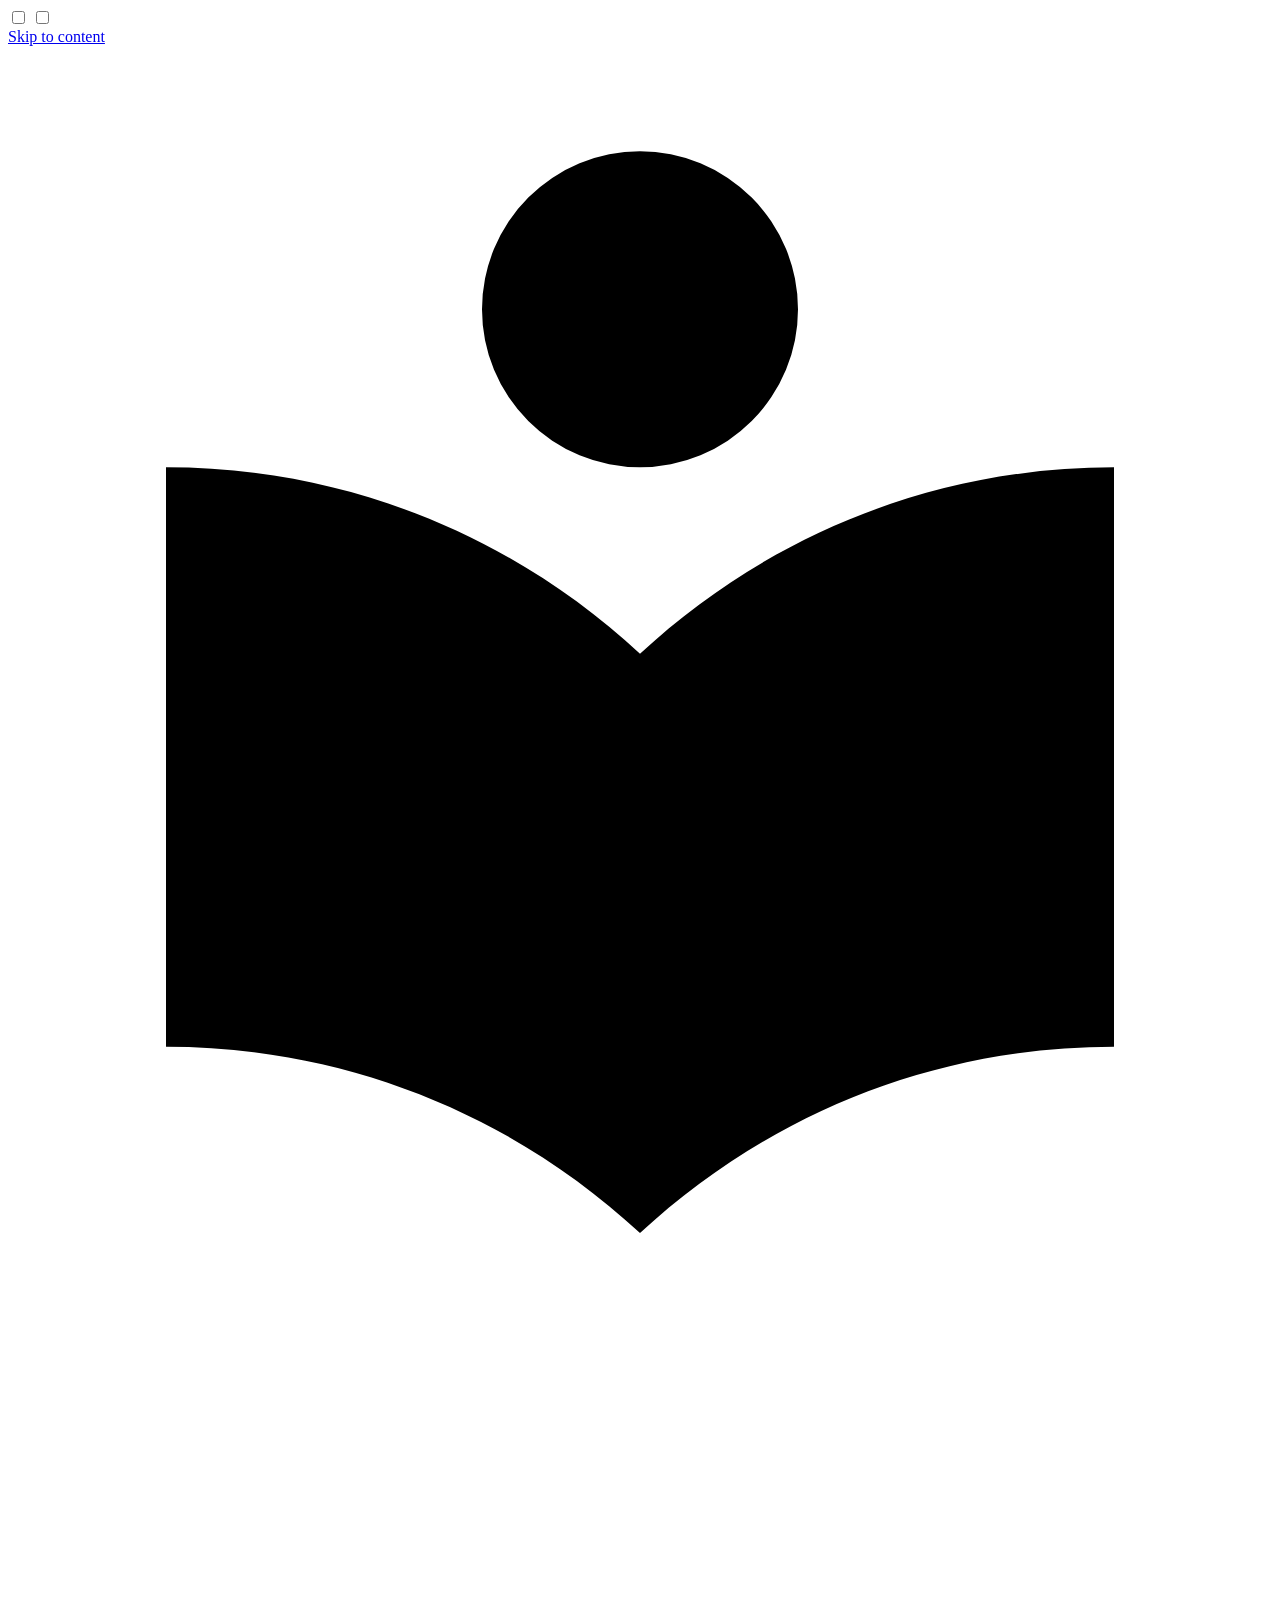
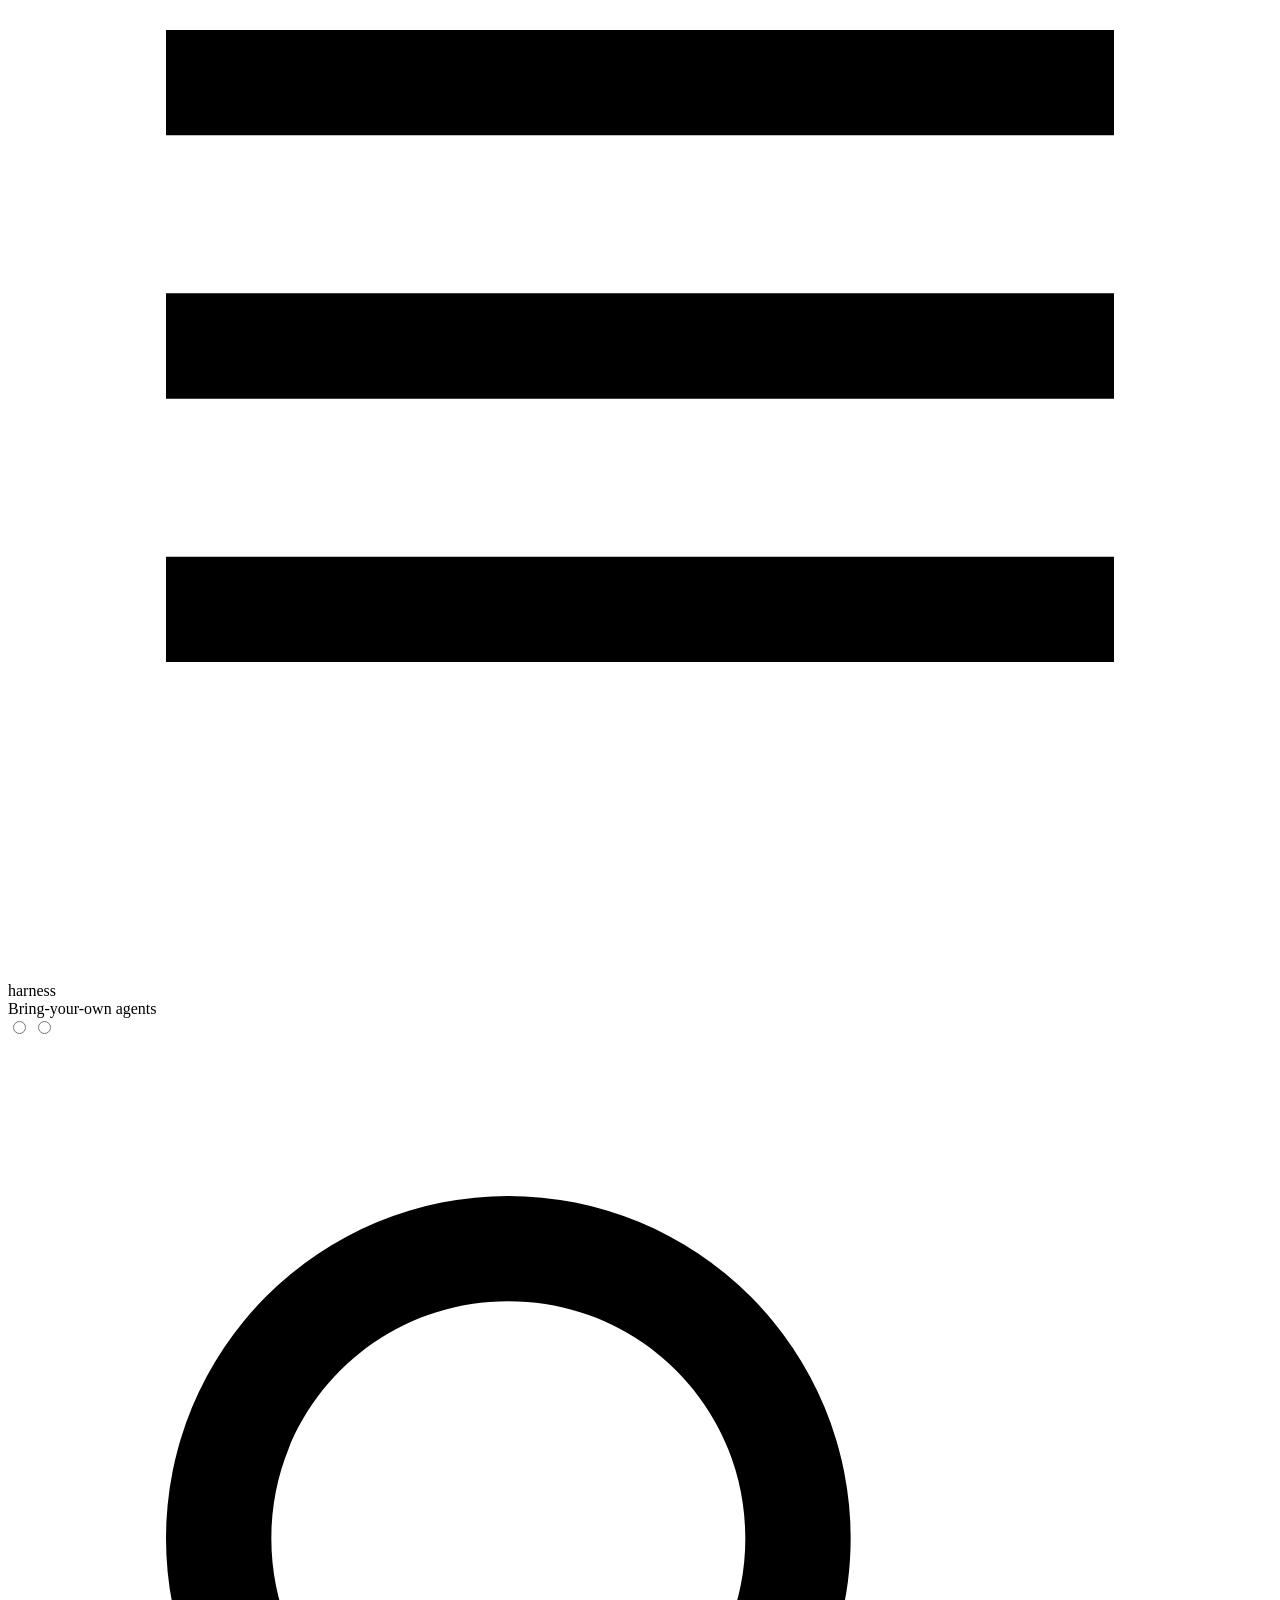
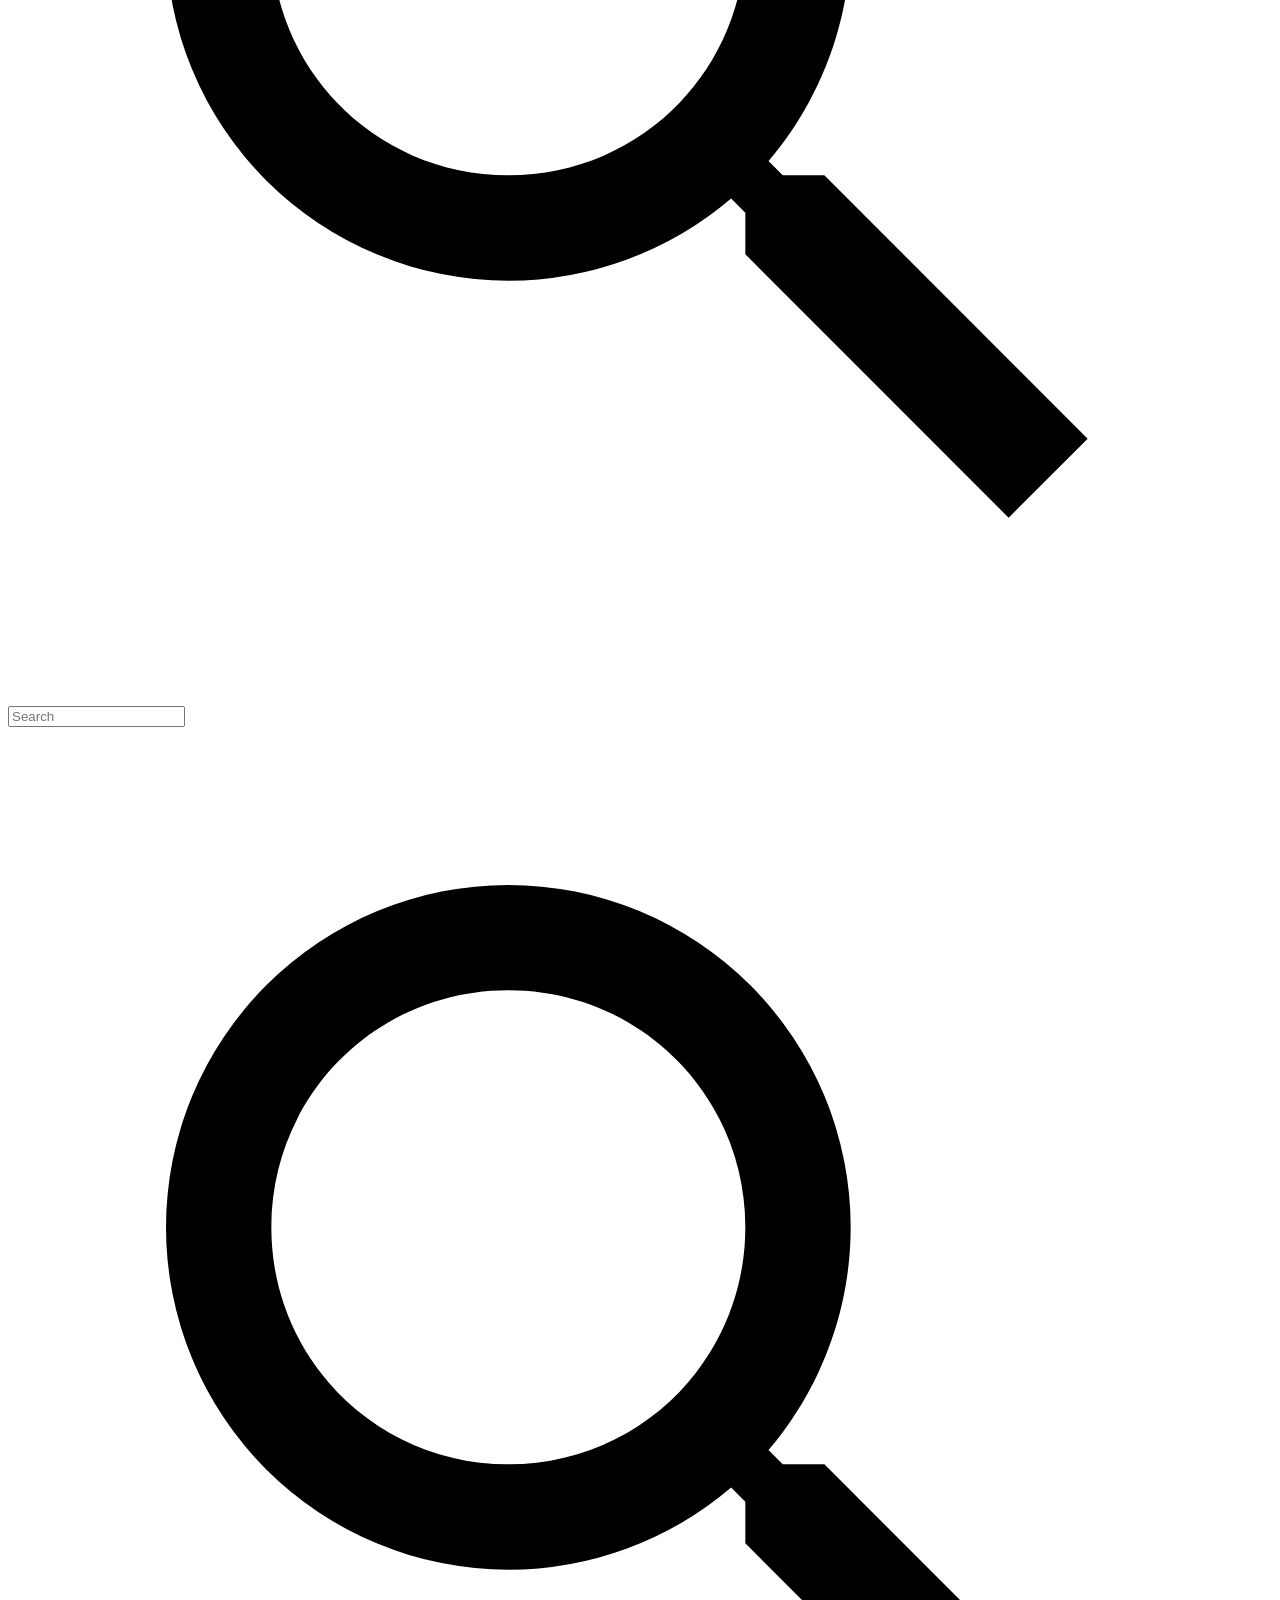
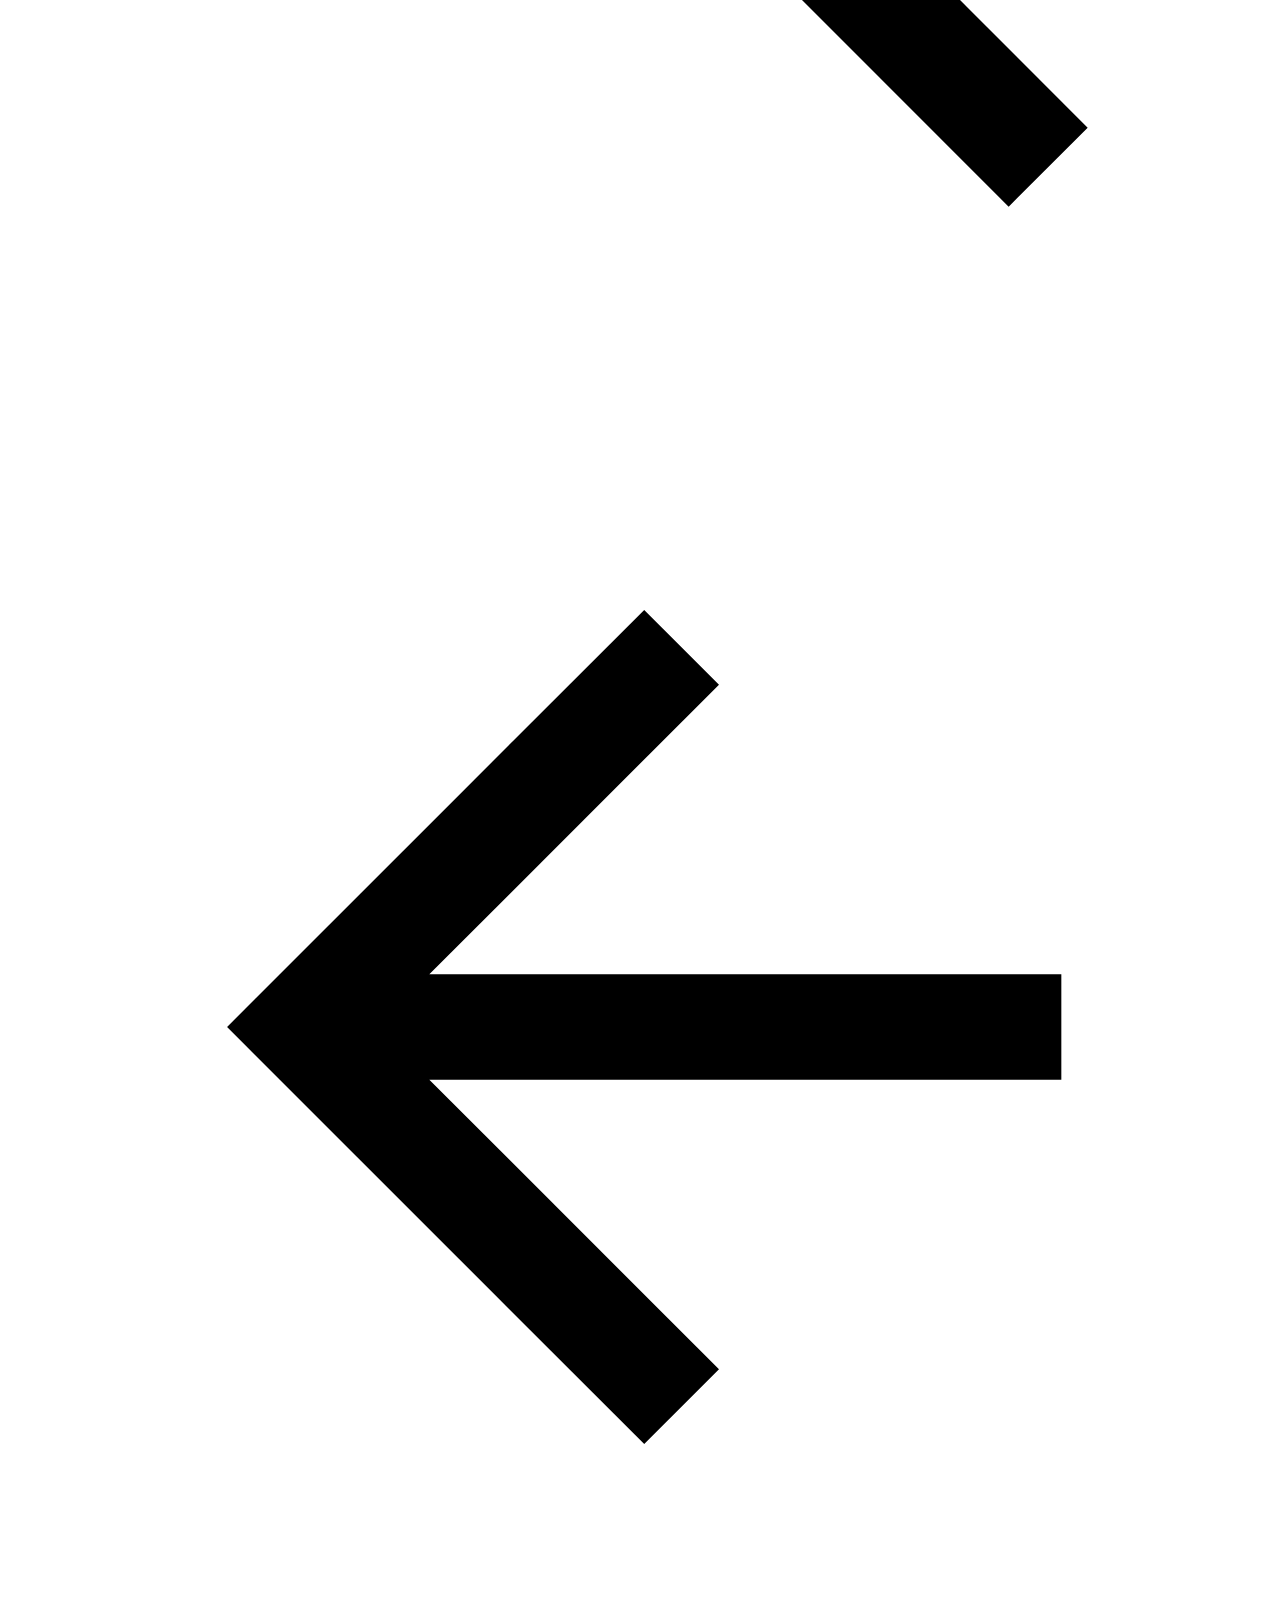
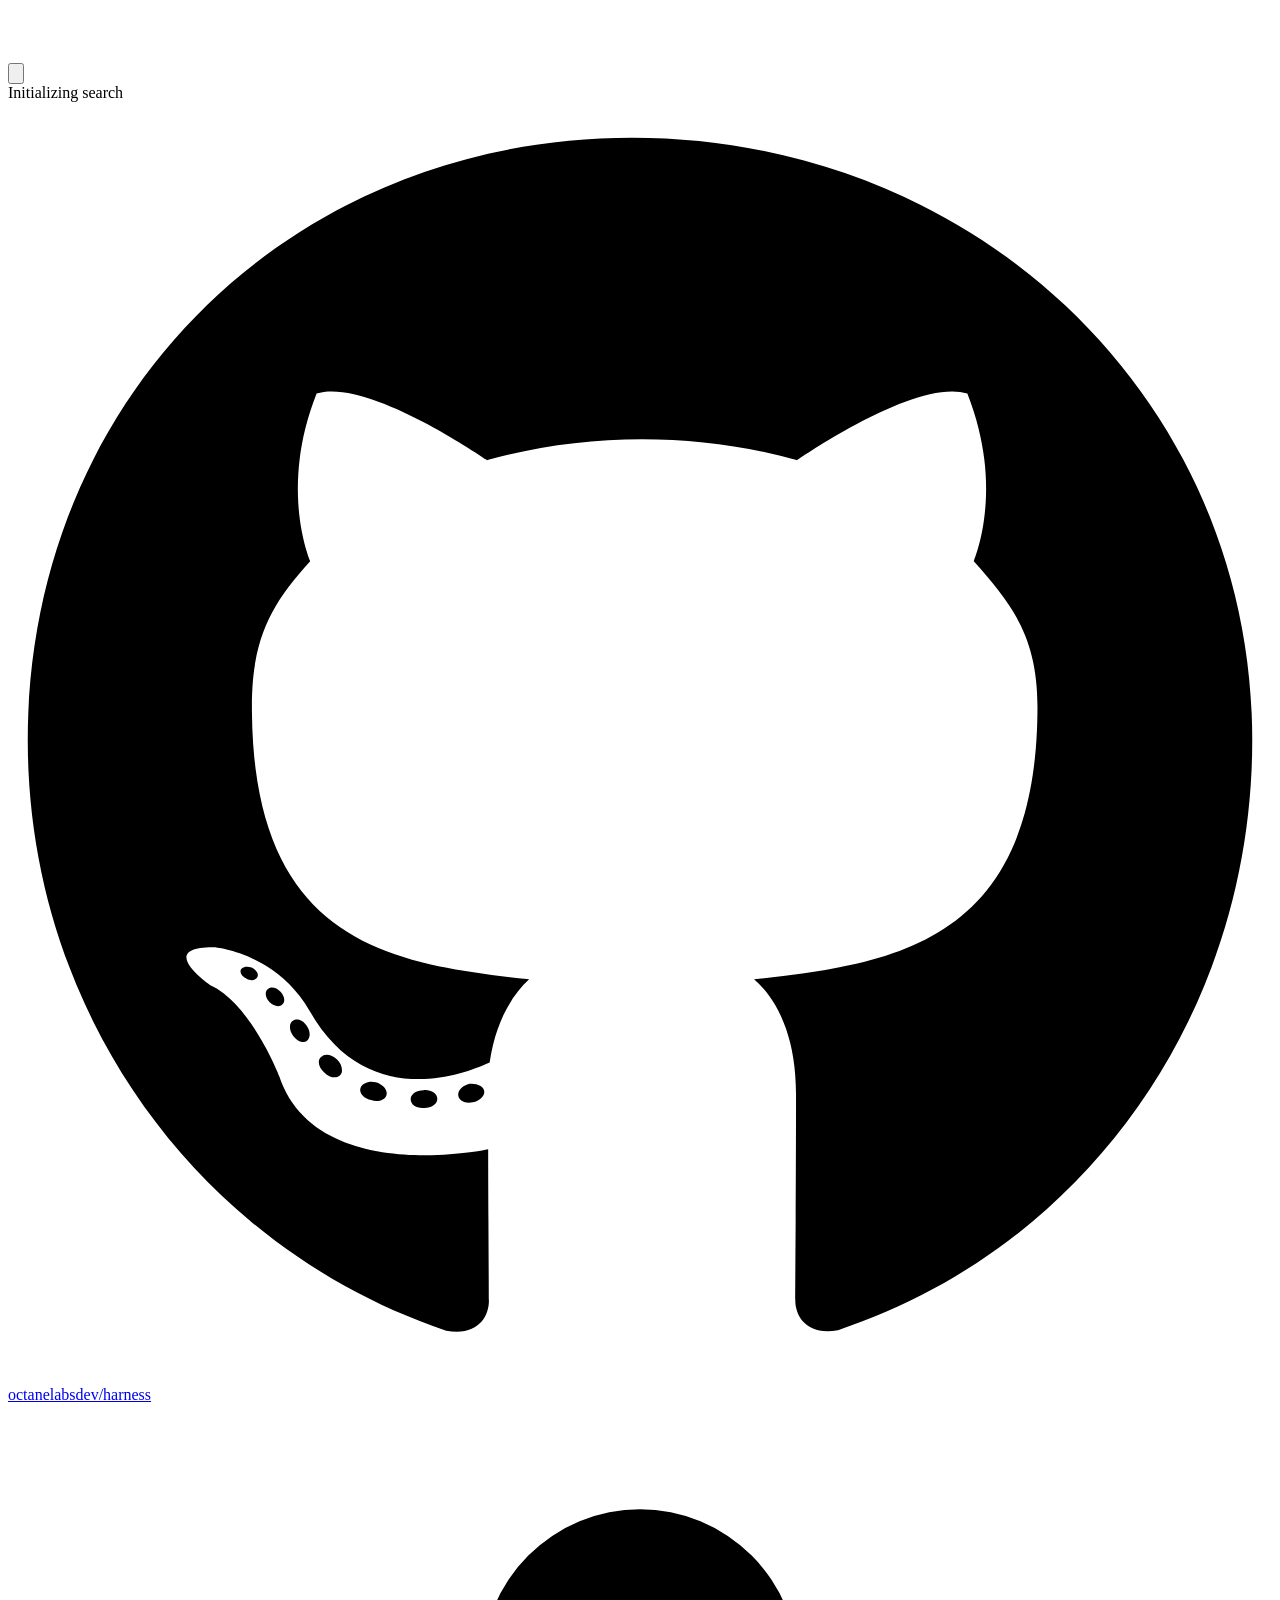
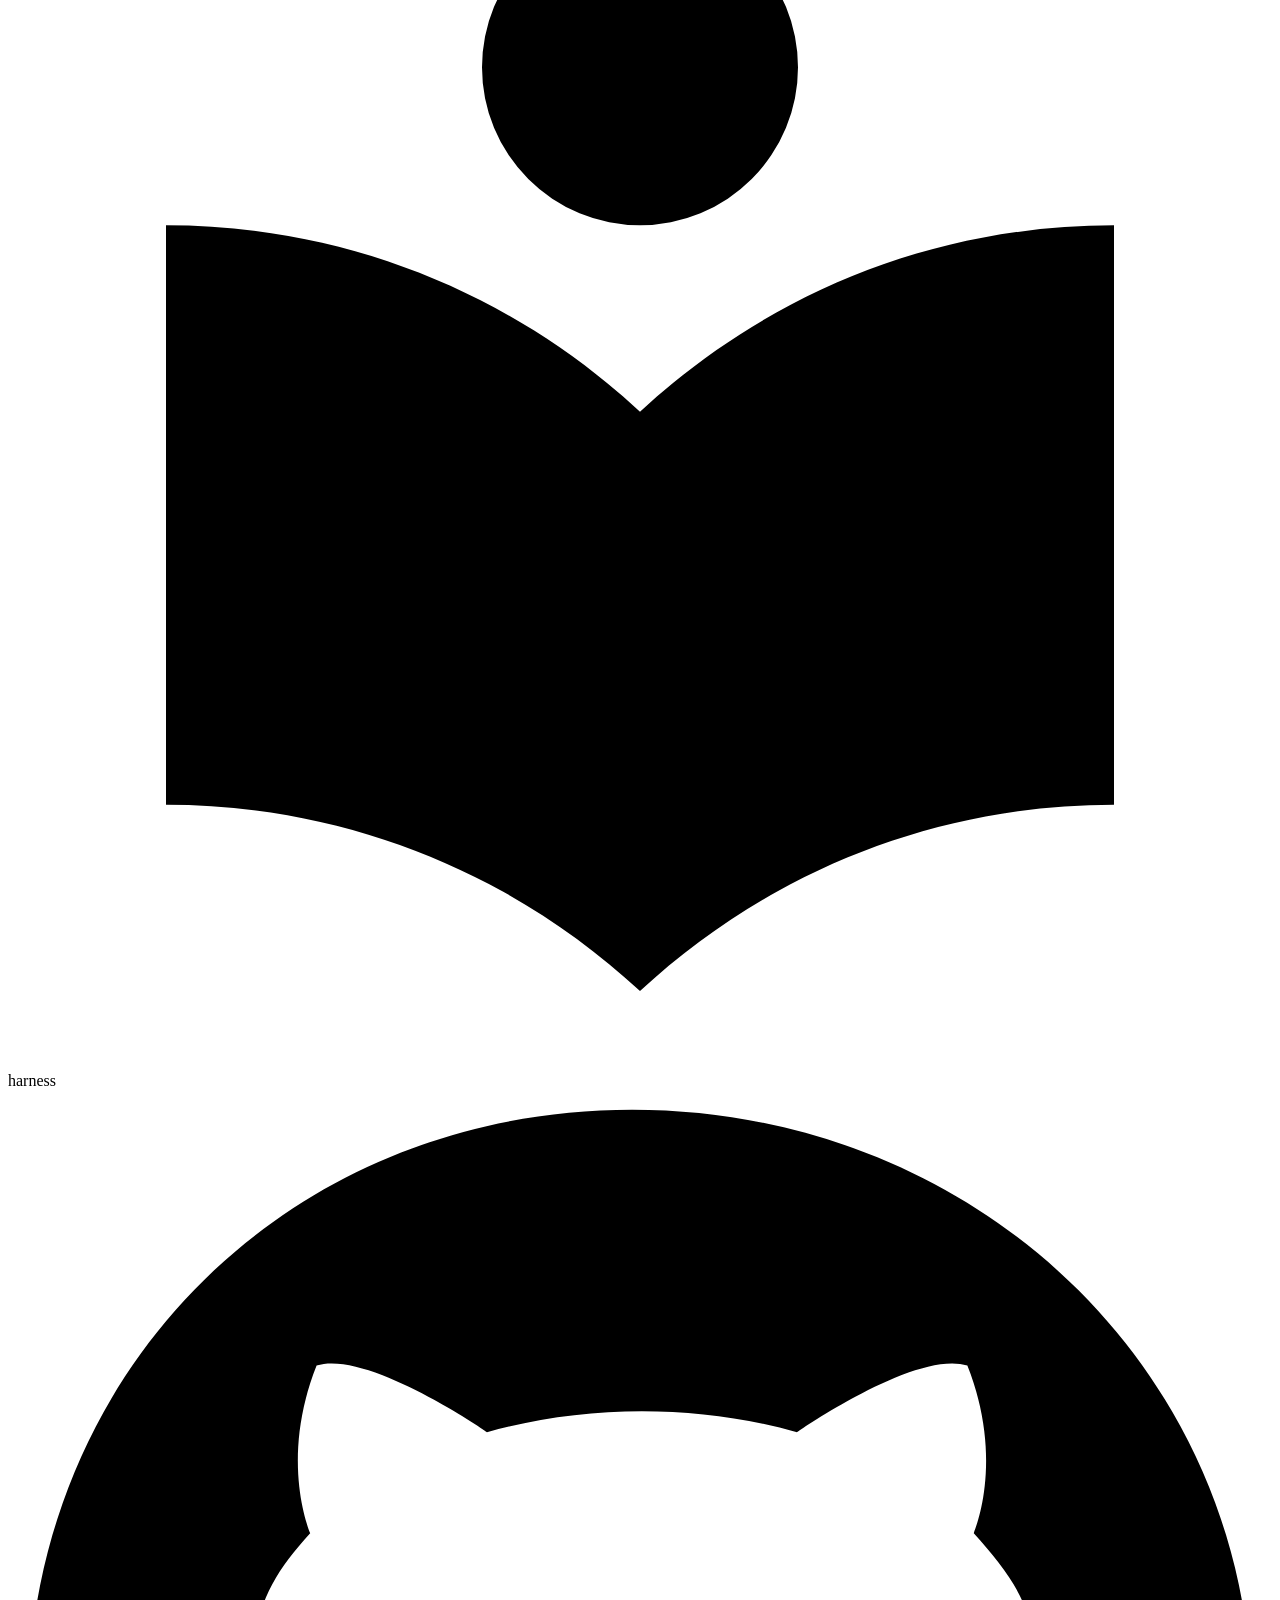
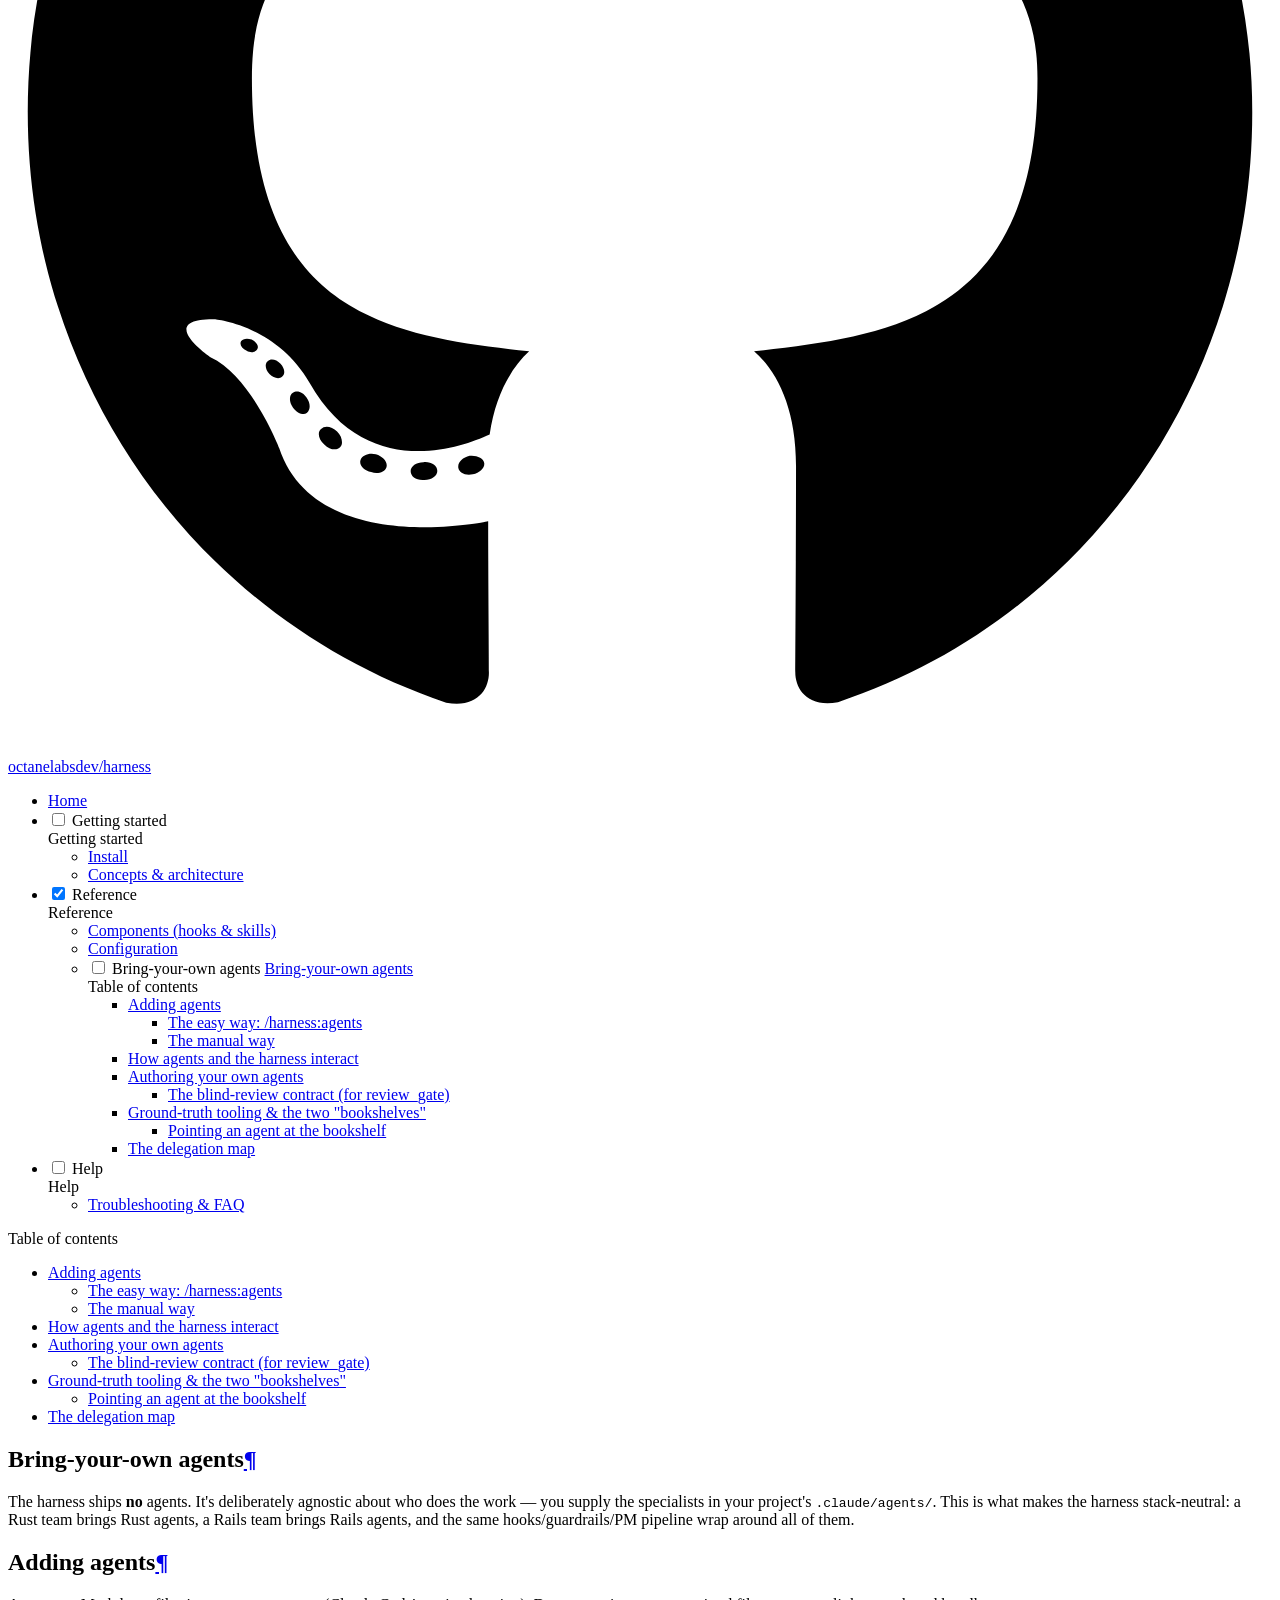
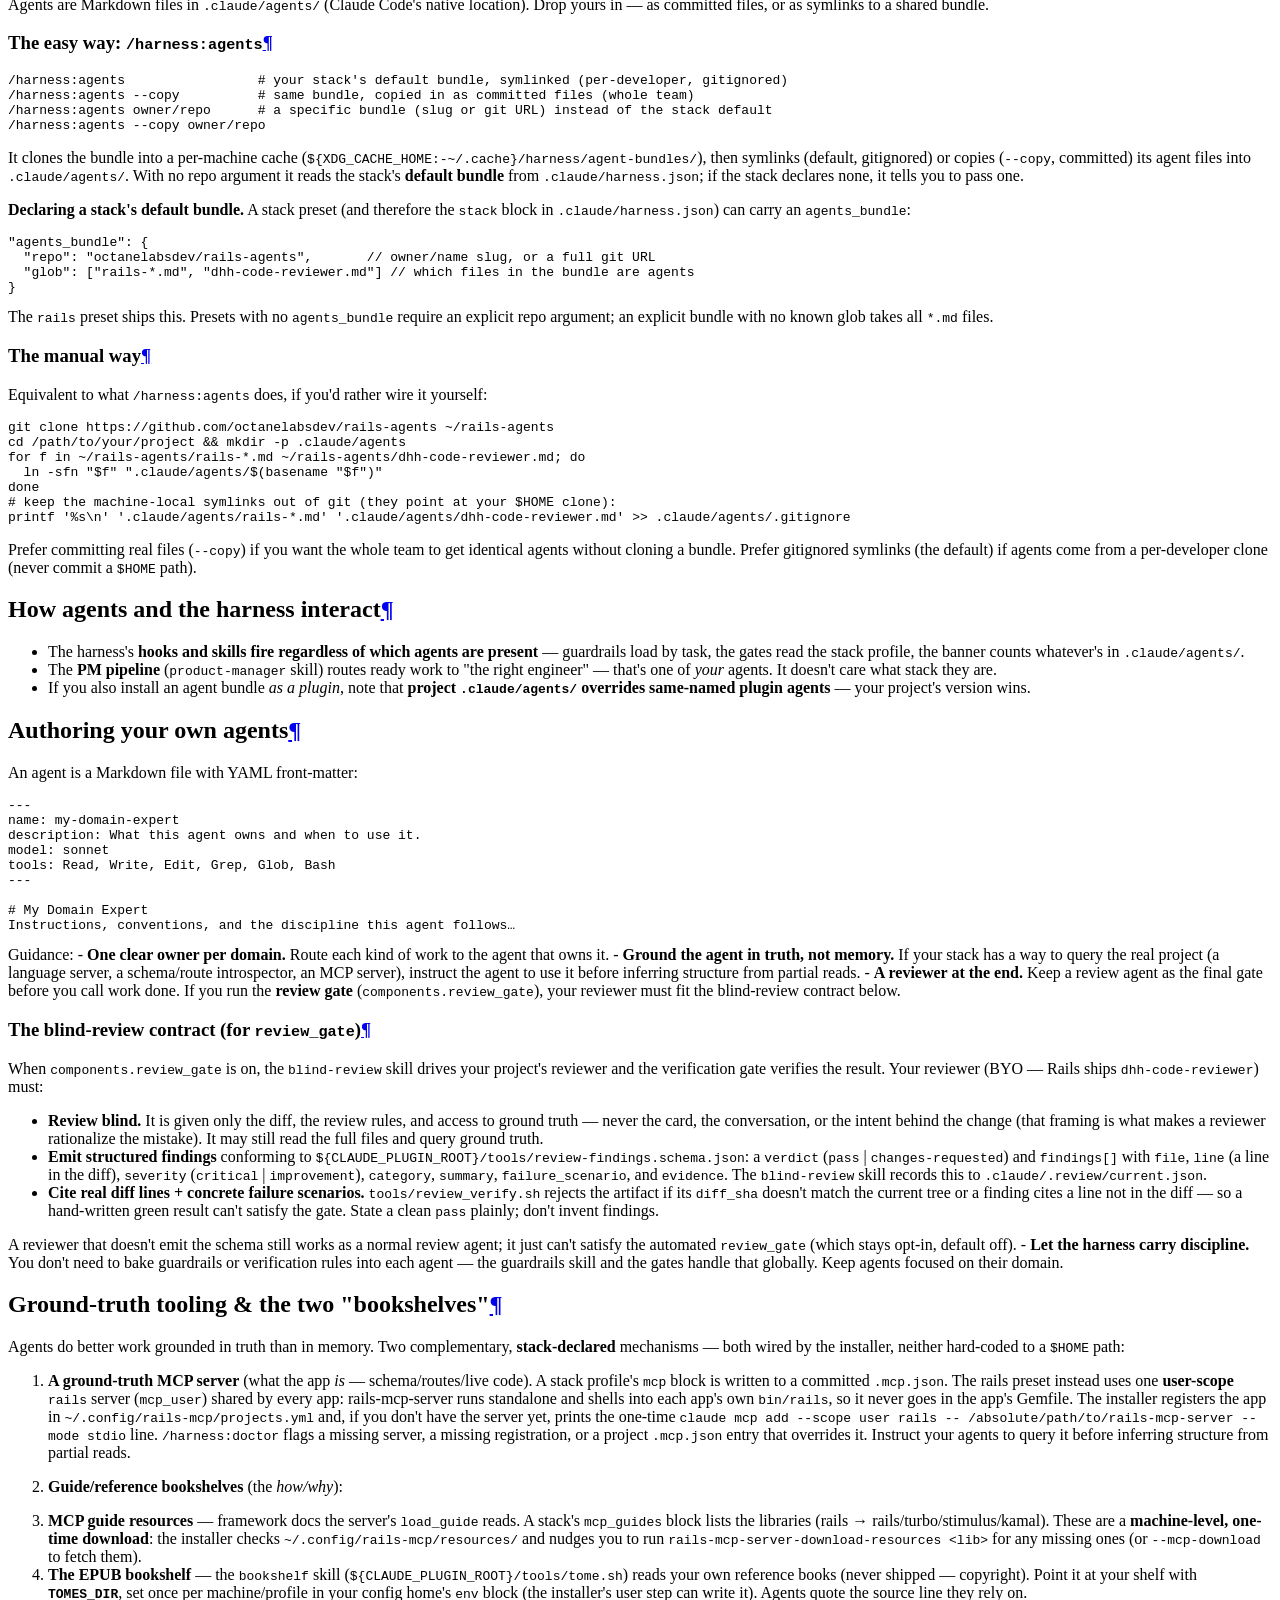
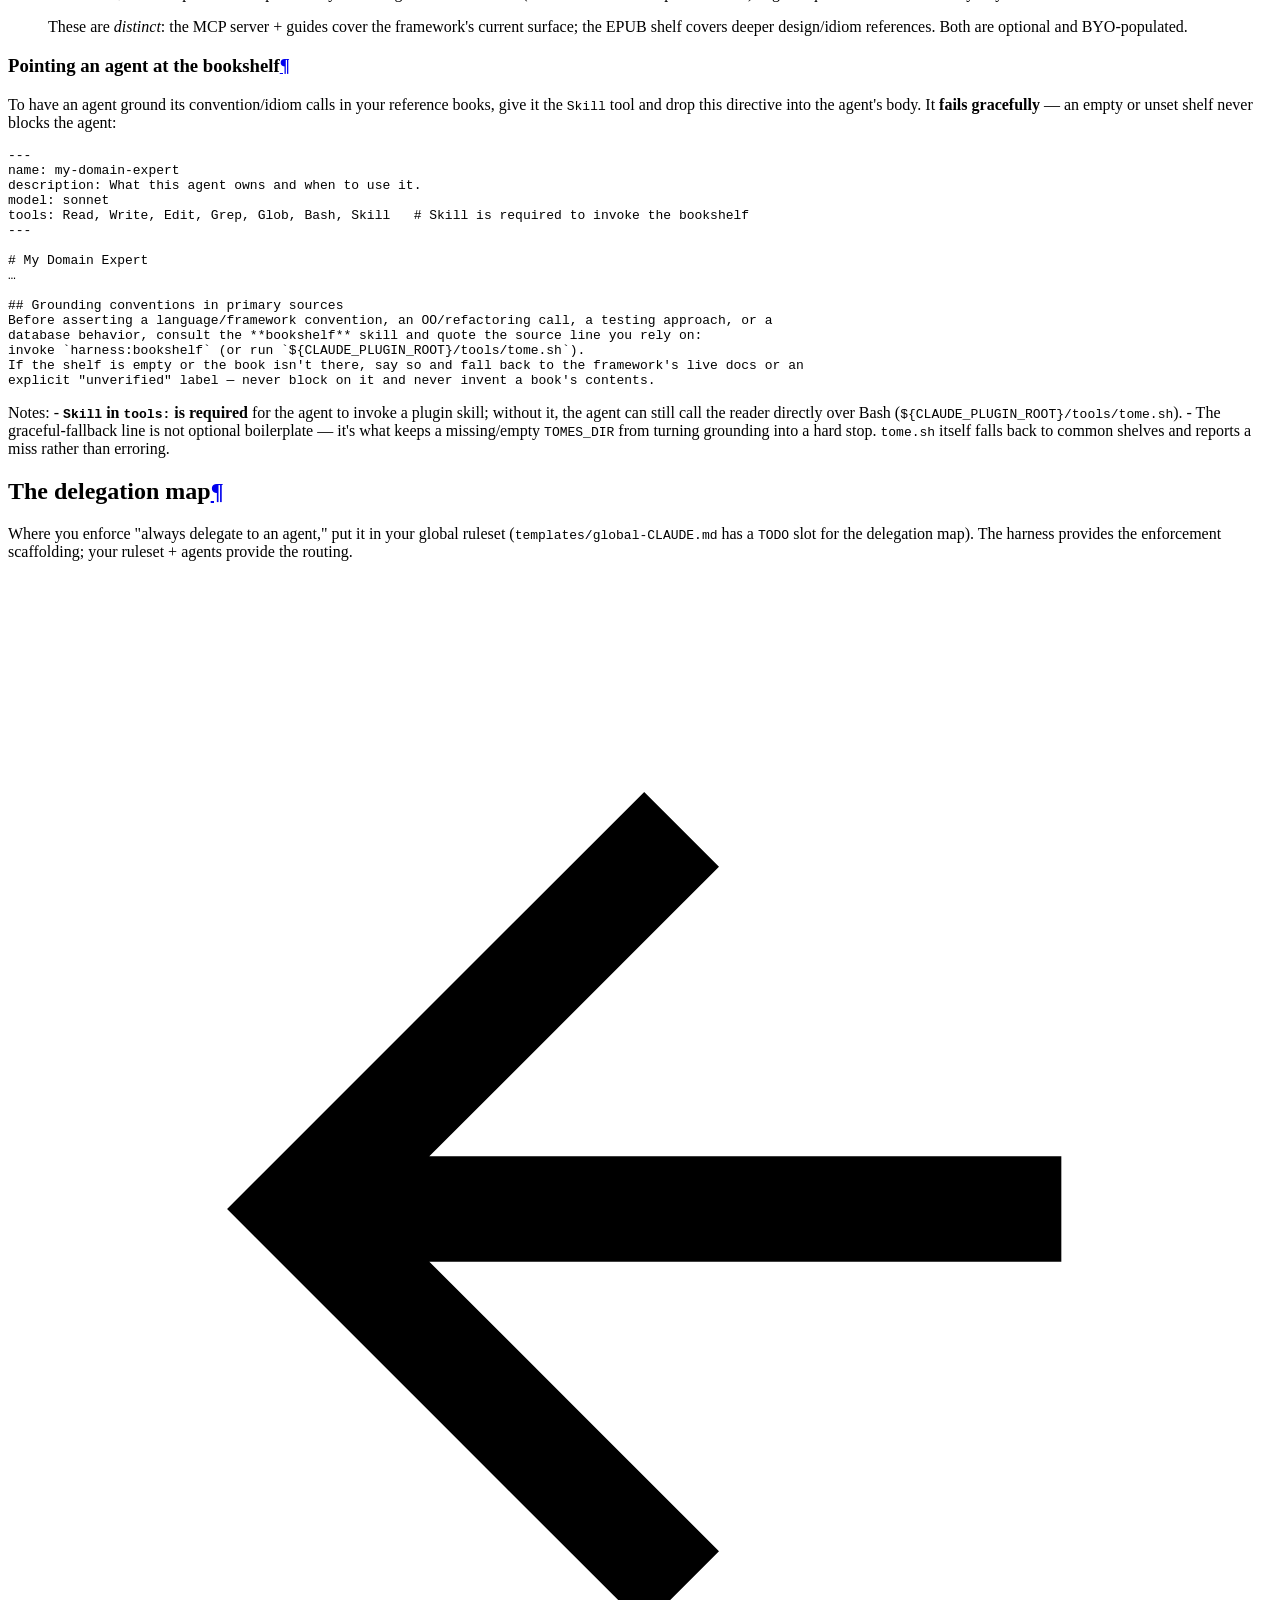
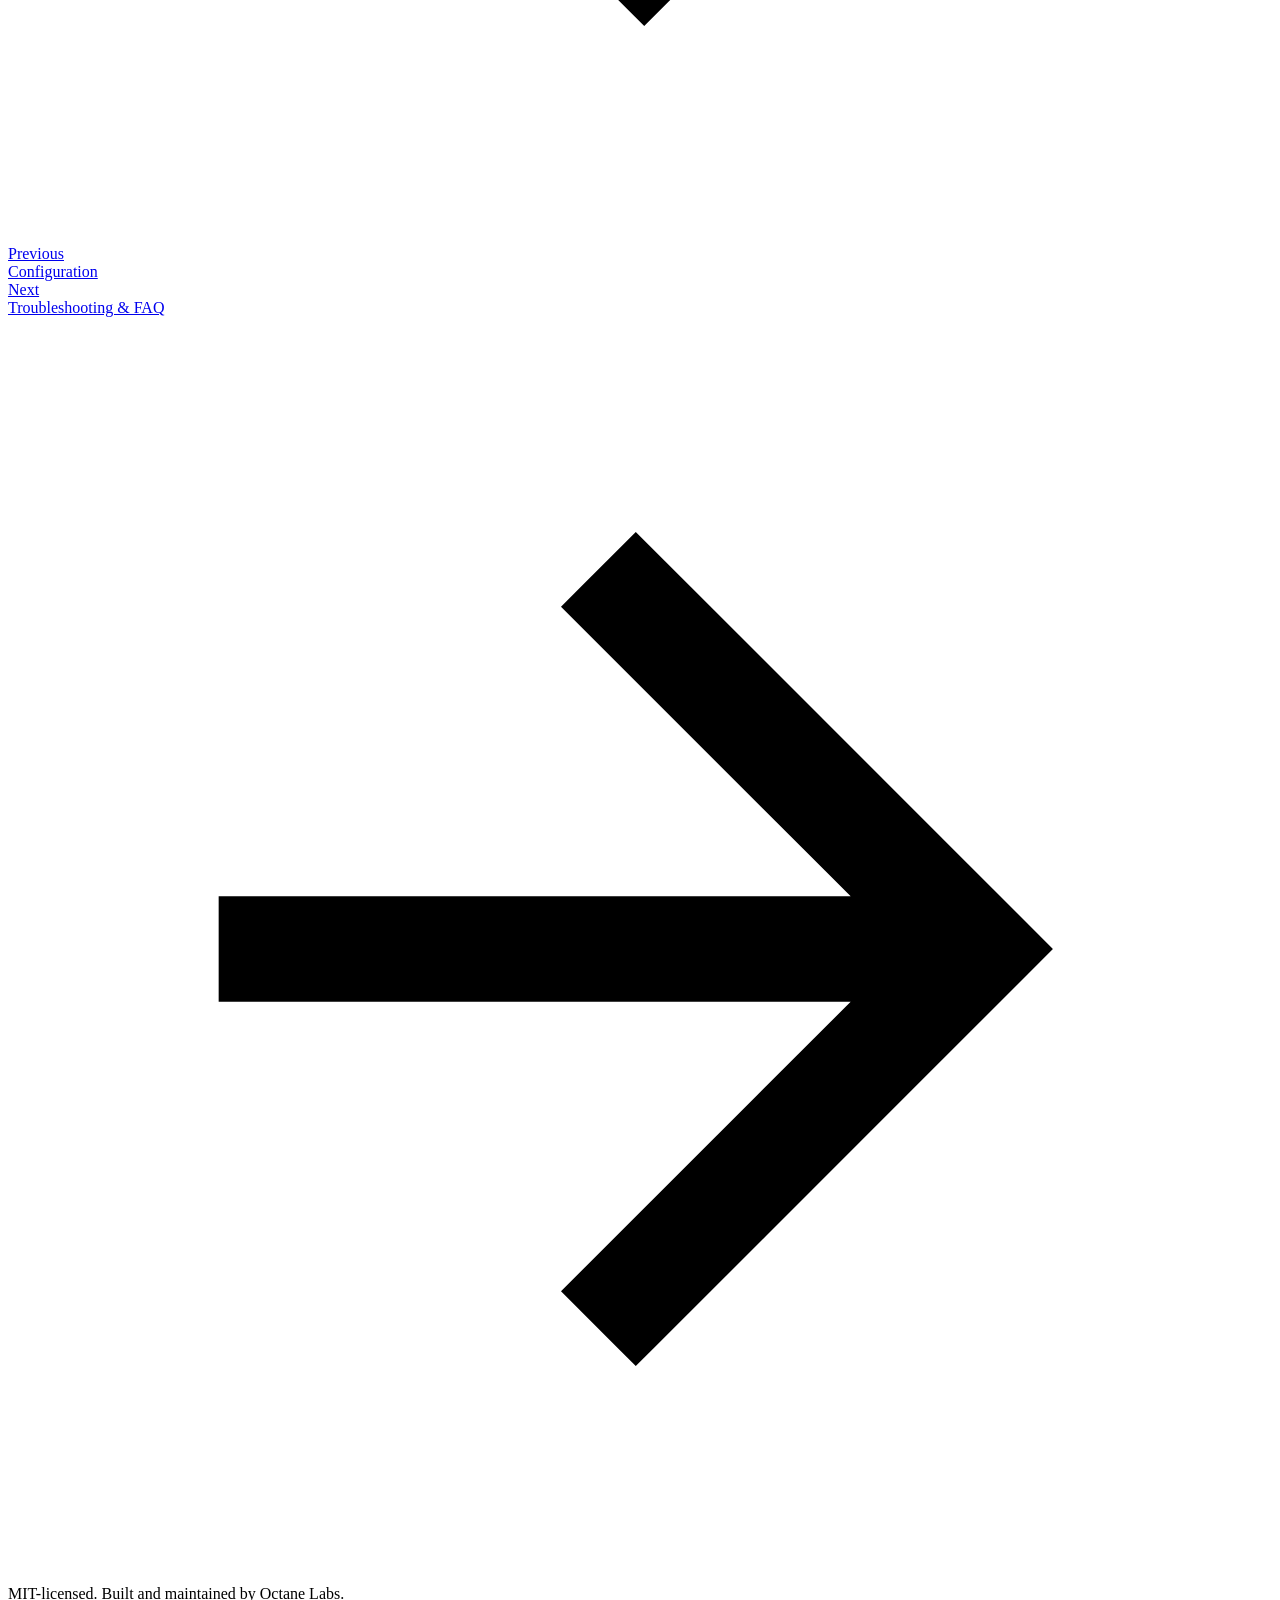
==== agents/index.html @ cee0c76b "Deploy docs 3eb898c for v0.2.7" ====
<!doctype html>
<html lang="en" class="no-js">
  <head>
    
      <meta charset="utf-8">
      <meta name="viewport" content="width=device-width,initial-scale=1">
      
        <meta name="description" content="A stack-agnostic engineering harness for Claude Code — enforcement hooks, guardrail playbooks, and a PM delivery pipeline. Bring your own agents.">
      
      
      
        <link rel="canonical" href="https://harness.octanelabs.dev/agents/">
      
      
        <link rel="prev" href="../configuration/">
      
      
        <link rel="next" href="../troubleshooting/">
      
      
        
      
      
      <link rel="icon" href="../assets/images/favicon.png">
      <meta name="generator" content="mkdocs-1.6.1, mkdocs-material-9.7.7">
    
    
      
        <title>Bring-your-own agents - harness</title>
      
    
    
      <link rel="stylesheet" href="../assets/stylesheets/main.ec1eaa64.min.css">
      
        
        <link rel="stylesheet" href="../assets/stylesheets/palette.ab4e12ef.min.css">
      
      


    
    
      
    
    
      
        
        
        <link rel="preconnect" href="https://fonts.gstatic.com" crossorigin>
        <link rel="stylesheet" href="https://fonts.googleapis.com/css?family=Inter:300,300i,400,400i,700,700i%7CJetBrains+Mono:400,400i,700,700i&display=fallback">
        <style>:root{--md-text-font:"Inter";--md-code-font:"JetBrains Mono"}</style>
      
    
    
      <link rel="stylesheet" href="../stylesheets/syntax.css">
    
    <script>__md_scope=new URL("..",location),__md_hash=e=>[...e].reduce(((e,_)=>(e<<5)-e+_.charCodeAt(0)),0),__md_get=(e,_=localStorage,t=__md_scope)=>JSON.parse(_.getItem(t.pathname+"."+e)),__md_set=(e,_,t=localStorage,a=__md_scope)=>{try{t.setItem(a.pathname+"."+e,JSON.stringify(_))}catch(e){}}</script>
    
      

    
    
  </head>
  
  
    
    
      
    
    
    
    
    <body dir="ltr" data-md-color-scheme="default" data-md-color-primary="white" data-md-color-accent="cyan">
  
    
    <input class="md-toggle" data-md-toggle="drawer" type="checkbox" id="__drawer" autocomplete="off">
    <input class="md-toggle" data-md-toggle="search" type="checkbox" id="__search" autocomplete="off">
    <label class="md-overlay" for="__drawer"></label>
    <div data-md-component="skip">
      
        
        <a href="#bring-your-own-agents" class="md-skip">
          Skip to content
        </a>
      
    </div>
    <div data-md-component="announce">
      
    </div>
    
    
      

  

<header class="md-header md-header--shadow" data-md-component="header">
  <nav class="md-header__inner md-grid" aria-label="Header">
    <a href=".." title="harness" class="md-header__button md-logo" aria-label="harness" data-md-component="logo">
      
  
  <svg xmlns="http://www.w3.org/2000/svg" viewBox="0 0 24 24"><path d="M12 8a3 3 0 0 0 3-3 3 3 0 0 0-3-3 3 3 0 0 0-3 3 3 3 0 0 0 3 3m0 3.54C9.64 9.35 6.5 8 3 8v11c3.5 0 6.64 1.35 9 3.54 2.36-2.19 5.5-3.54 9-3.54V8c-3.5 0-6.64 1.35-9 3.54"/></svg>

    </a>
    <label class="md-header__button md-icon" for="__drawer">
      
      <svg xmlns="http://www.w3.org/2000/svg" viewBox="0 0 24 24"><path d="M3 6h18v2H3zm0 5h18v2H3zm0 5h18v2H3z"/></svg>
    </label>
    <div class="md-header__title" data-md-component="header-title">
      <div class="md-header__ellipsis">
        <div class="md-header__topic">
          <span class="md-ellipsis">
            harness
          </span>
        </div>
        <div class="md-header__topic" data-md-component="header-topic">
          <span class="md-ellipsis">
            
              Bring-your-own agents
            
          </span>
        </div>
      </div>
    </div>
    
      
        <form class="md-header__option" data-md-component="palette">
  
    
    
    
    <input class="md-option" data-md-color-media="(prefers-color-scheme: light)" data-md-color-scheme="default" data-md-color-primary="white" data-md-color-accent="cyan"  aria-label="Switch to dark mode"  type="radio" name="__palette" id="__palette_0">
    
      <label class="md-header__button md-icon" title="Switch to dark mode" for="__palette_1" hidden>
        <svg xmlns="http://www.w3.org/2000/svg" viewBox="0 0 24 24"><path d="m17.75 4.09-2.53 1.94.91 3.06-2.63-1.81-2.63 1.81.91-3.06-2.53-1.94L12.44 4l1.06-3 1.06 3zm3.5 6.91-1.64 1.25.59 1.98-1.7-1.17-1.7 1.17.59-1.98L15.75 11l2.06-.05L18.5 9l.69 1.95zm-2.28 4.95c.83-.08 1.72 1.1 1.19 1.85-.32.45-.66.87-1.08 1.27C15.17 23 8.84 23 4.94 19.07c-3.91-3.9-3.91-10.24 0-14.14.4-.4.82-.76 1.27-1.08.75-.53 1.93.36 1.85 1.19-.27 2.86.69 5.83 2.89 8.02a9.96 9.96 0 0 0 8.02 2.89m-1.64 2.02a12.08 12.08 0 0 1-7.8-3.47c-2.17-2.19-3.33-5-3.49-7.82-2.81 3.14-2.7 7.96.31 10.98 3.02 3.01 7.84 3.12 10.98.31"/></svg>
      </label>
    
  
    
    
    
    <input class="md-option" data-md-color-media="(prefers-color-scheme: dark)" data-md-color-scheme="slate" data-md-color-primary="black" data-md-color-accent="cyan"  aria-label="Switch to light mode"  type="radio" name="__palette" id="__palette_1">
    
      <label class="md-header__button md-icon" title="Switch to light mode" for="__palette_0" hidden>
        <svg xmlns="http://www.w3.org/2000/svg" viewBox="0 0 24 24"><path d="M12 7a5 5 0 0 1 5 5 5 5 0 0 1-5 5 5 5 0 0 1-5-5 5 5 0 0 1 5-5m0 2a3 3 0 0 0-3 3 3 3 0 0 0 3 3 3 3 0 0 0 3-3 3 3 0 0 0-3-3m0-7 2.39 3.42C13.65 5.15 12.84 5 12 5s-1.65.15-2.39.42zM3.34 7l4.16-.35A7.2 7.2 0 0 0 5.94 8.5c-.44.74-.69 1.5-.83 2.29zm.02 10 1.76-3.77a7.131 7.131 0 0 0 2.38 4.14zM20.65 7l-1.77 3.79a7.02 7.02 0 0 0-2.38-4.15zm-.01 10-4.14.36c.59-.51 1.12-1.14 1.54-1.86.42-.73.69-1.5.83-2.29zM12 22l-2.41-3.44c.74.27 1.55.44 2.41.44.82 0 1.63-.17 2.37-.44z"/></svg>
      </label>
    
  
</form>
      
    
    
      <script>var palette=__md_get("__palette");if(palette&&palette.color){if("(prefers-color-scheme)"===palette.color.media){var media=matchMedia("(prefers-color-scheme: light)"),input=document.querySelector(media.matches?"[data-md-color-media='(prefers-color-scheme: light)']":"[data-md-color-media='(prefers-color-scheme: dark)']");palette.color.media=input.getAttribute("data-md-color-media"),palette.color.scheme=input.getAttribute("data-md-color-scheme"),palette.color.primary=input.getAttribute("data-md-color-primary"),palette.color.accent=input.getAttribute("data-md-color-accent")}for(var[key,value]of Object.entries(palette.color))document.body.setAttribute("data-md-color-"+key,value)}</script>
    
    
    
      
      
        <label class="md-header__button md-icon" for="__search">
          
          <svg xmlns="http://www.w3.org/2000/svg" viewBox="0 0 24 24"><path d="M9.5 3A6.5 6.5 0 0 1 16 9.5c0 1.61-.59 3.09-1.56 4.23l.27.27h.79l5 5-1.5 1.5-5-5v-.79l-.27-.27A6.52 6.52 0 0 1 9.5 16 6.5 6.5 0 0 1 3 9.5 6.5 6.5 0 0 1 9.5 3m0 2C7 5 5 7 5 9.5S7 14 9.5 14 14 12 14 9.5 12 5 9.5 5"/></svg>
        </label>
        <div class="md-search" data-md-component="search" role="dialog">
  <label class="md-search__overlay" for="__search"></label>
  <div class="md-search__inner" role="search">
    <form class="md-search__form" name="search">
      <input type="text" class="md-search__input" name="query" aria-label="Search" placeholder="Search" autocapitalize="off" autocorrect="off" autocomplete="off" spellcheck="false" data-md-component="search-query" required>
      <label class="md-search__icon md-icon" for="__search">
        
        <svg xmlns="http://www.w3.org/2000/svg" viewBox="0 0 24 24"><path d="M9.5 3A6.5 6.5 0 0 1 16 9.5c0 1.61-.59 3.09-1.56 4.23l.27.27h.79l5 5-1.5 1.5-5-5v-.79l-.27-.27A6.52 6.52 0 0 1 9.5 16 6.5 6.5 0 0 1 3 9.5 6.5 6.5 0 0 1 9.5 3m0 2C7 5 5 7 5 9.5S7 14 9.5 14 14 12 14 9.5 12 5 9.5 5"/></svg>
        
        <svg xmlns="http://www.w3.org/2000/svg" viewBox="0 0 24 24"><path d="M20 11v2H8l5.5 5.5-1.42 1.42L4.16 12l7.92-7.92L13.5 5.5 8 11z"/></svg>
      </label>
      <nav class="md-search__options" aria-label="Search">
        
        <button type="reset" class="md-search__icon md-icon" title="Clear" aria-label="Clear" tabindex="-1">
          
          <svg xmlns="http://www.w3.org/2000/svg" viewBox="0 0 24 24"><path d="M19 6.41 17.59 5 12 10.59 6.41 5 5 6.41 10.59 12 5 17.59 6.41 19 12 13.41 17.59 19 19 17.59 13.41 12z"/></svg>
        </button>
      </nav>
      
        <div class="md-search__suggest" data-md-component="search-suggest"></div>
      
    </form>
    <div class="md-search__output">
      <div class="md-search__scrollwrap" tabindex="0" data-md-scrollfix>
        <div class="md-search-result" data-md-component="search-result">
          <div class="md-search-result__meta">
            Initializing search
          </div>
          <ol class="md-search-result__list" role="presentation"></ol>
        </div>
      </div>
    </div>
  </div>
</div>
      
    
    
      <div class="md-header__source">
        <a href="https://github.com/octanelabsdev/harness" title="Go to repository" class="md-source" data-md-component="source">
  <div class="md-source__icon md-icon">
    
    <svg xmlns="http://www.w3.org/2000/svg" viewBox="0 0 512 512"><!--! Font Awesome Free 7.1.0 by @fontawesome - https://fontawesome.com License - https://fontawesome.com/license/free (Icons: CC BY 4.0, Fonts: SIL OFL 1.1, Code: MIT License) Copyright 2025 Fonticons, Inc.--><path d="M173.9 397.4c0 2-2.3 3.6-5.2 3.6-3.3.3-5.6-1.3-5.6-3.6 0-2 2.3-3.6 5.2-3.6 3-.3 5.6 1.3 5.6 3.6m-31.1-4.5c-.7 2 1.3 4.3 4.3 4.9 2.6 1 5.6 0 6.2-2s-1.3-4.3-4.3-5.2c-2.6-.7-5.5.3-6.2 2.3m44.2-1.7c-2.9.7-4.9 2.6-4.6 4.9.3 2 2.9 3.3 5.9 2.6 2.9-.7 4.9-2.6 4.6-4.6-.3-1.9-3-3.2-5.9-2.9M252.8 8C114.1 8 8 113.3 8 252c0 110.9 69.8 205.8 169.5 239.2 12.8 2.3 17.3-5.6 17.3-12.1 0-6.2-.3-40.4-.3-61.4 0 0-70 15-84.7-29.8 0 0-11.4-29.1-27.8-36.6 0 0-22.9-15.7 1.6-15.4 0 0 24.9 2 38.6 25.8 21.9 38.6 58.6 27.5 72.9 20.9 2.3-16 8.8-27.1 16-33.7-55.9-6.2-112.3-14.3-112.3-110.5 0-27.5 7.6-41.3 23.6-58.9-2.6-6.5-11.1-33.3 2.6-67.9 20.9-6.5 69 27 69 27 20-5.6 41.5-8.5 62.8-8.5s42.8 2.9 62.8 8.5c0 0 48.1-33.6 69-27 13.7 34.7 5.2 61.4 2.6 67.9 16 17.7 25.8 31.5 25.8 58.9 0 96.5-58.9 104.2-114.8 110.5 9.2 7.9 17 22.9 17 46.4 0 33.7-.3 75.4-.3 83.6 0 6.5 4.6 14.4 17.3 12.1C436.2 457.8 504 362.9 504 252 504 113.3 391.5 8 252.8 8M105.2 352.9c-1.3 1-1 3.3.7 5.2 1.6 1.6 3.9 2.3 5.2 1 1.3-1 1-3.3-.7-5.2-1.6-1.6-3.9-2.3-5.2-1m-10.8-8.1c-.7 1.3.3 2.9 2.3 3.9 1.6 1 3.6.7 4.3-.7.7-1.3-.3-2.9-2.3-3.9-2-.6-3.6-.3-4.3.7m32.4 35.6c-1.6 1.3-1 4.3 1.3 6.2 2.3 2.3 5.2 2.6 6.5 1 1.3-1.3.7-4.3-1.3-6.2-2.2-2.3-5.2-2.6-6.5-1m-11.4-14.7c-1.6 1-1.6 3.6 0 5.9s4.3 3.3 5.6 2.3c1.6-1.3 1.6-3.9 0-6.2-1.4-2.3-4-3.3-5.6-2"/></svg>
  </div>
  <div class="md-source__repository">
    octanelabsdev/harness
  </div>
</a>
      </div>
    
  </nav>
  
</header>
    
    <div class="md-container" data-md-component="container">
      
      
        
          
        
      
      <main class="md-main" data-md-component="main">
        <div class="md-main__inner md-grid">
          
            
              
              <div class="md-sidebar md-sidebar--primary" data-md-component="sidebar" data-md-type="navigation" >
                <div class="md-sidebar__scrollwrap">
                  <div class="md-sidebar__inner">
                    



<nav class="md-nav md-nav--primary" aria-label="Navigation" data-md-level="0">
  <label class="md-nav__title" for="__drawer">
    <a href=".." title="harness" class="md-nav__button md-logo" aria-label="harness" data-md-component="logo">
      
  
  <svg xmlns="http://www.w3.org/2000/svg" viewBox="0 0 24 24"><path d="M12 8a3 3 0 0 0 3-3 3 3 0 0 0-3-3 3 3 0 0 0-3 3 3 3 0 0 0 3 3m0 3.54C9.64 9.35 6.5 8 3 8v11c3.5 0 6.64 1.35 9 3.54 2.36-2.19 5.5-3.54 9-3.54V8c-3.5 0-6.64 1.35-9 3.54"/></svg>

    </a>
    harness
  </label>
  
    <div class="md-nav__source">
      <a href="https://github.com/octanelabsdev/harness" title="Go to repository" class="md-source" data-md-component="source">
  <div class="md-source__icon md-icon">
    
    <svg xmlns="http://www.w3.org/2000/svg" viewBox="0 0 512 512"><!--! Font Awesome Free 7.1.0 by @fontawesome - https://fontawesome.com License - https://fontawesome.com/license/free (Icons: CC BY 4.0, Fonts: SIL OFL 1.1, Code: MIT License) Copyright 2025 Fonticons, Inc.--><path d="M173.9 397.4c0 2-2.3 3.6-5.2 3.6-3.3.3-5.6-1.3-5.6-3.6 0-2 2.3-3.6 5.2-3.6 3-.3 5.6 1.3 5.6 3.6m-31.1-4.5c-.7 2 1.3 4.3 4.3 4.9 2.6 1 5.6 0 6.2-2s-1.3-4.3-4.3-5.2c-2.6-.7-5.5.3-6.2 2.3m44.2-1.7c-2.9.7-4.9 2.6-4.6 4.9.3 2 2.9 3.3 5.9 2.6 2.9-.7 4.9-2.6 4.6-4.6-.3-1.9-3-3.2-5.9-2.9M252.8 8C114.1 8 8 113.3 8 252c0 110.9 69.8 205.8 169.5 239.2 12.8 2.3 17.3-5.6 17.3-12.1 0-6.2-.3-40.4-.3-61.4 0 0-70 15-84.7-29.8 0 0-11.4-29.1-27.8-36.6 0 0-22.9-15.7 1.6-15.4 0 0 24.9 2 38.6 25.8 21.9 38.6 58.6 27.5 72.9 20.9 2.3-16 8.8-27.1 16-33.7-55.9-6.2-112.3-14.3-112.3-110.5 0-27.5 7.6-41.3 23.6-58.9-2.6-6.5-11.1-33.3 2.6-67.9 20.9-6.5 69 27 69 27 20-5.6 41.5-8.5 62.8-8.5s42.8 2.9 62.8 8.5c0 0 48.1-33.6 69-27 13.7 34.7 5.2 61.4 2.6 67.9 16 17.7 25.8 31.5 25.8 58.9 0 96.5-58.9 104.2-114.8 110.5 9.2 7.9 17 22.9 17 46.4 0 33.7-.3 75.4-.3 83.6 0 6.5 4.6 14.4 17.3 12.1C436.2 457.8 504 362.9 504 252 504 113.3 391.5 8 252.8 8M105.2 352.9c-1.3 1-1 3.3.7 5.2 1.6 1.6 3.9 2.3 5.2 1 1.3-1 1-3.3-.7-5.2-1.6-1.6-3.9-2.3-5.2-1m-10.8-8.1c-.7 1.3.3 2.9 2.3 3.9 1.6 1 3.6.7 4.3-.7.7-1.3-.3-2.9-2.3-3.9-2-.6-3.6-.3-4.3.7m32.4 35.6c-1.6 1.3-1 4.3 1.3 6.2 2.3 2.3 5.2 2.6 6.5 1 1.3-1.3.7-4.3-1.3-6.2-2.2-2.3-5.2-2.6-6.5-1m-11.4-14.7c-1.6 1-1.6 3.6 0 5.9s4.3 3.3 5.6 2.3c1.6-1.3 1.6-3.9 0-6.2-1.4-2.3-4-3.3-5.6-2"/></svg>
  </div>
  <div class="md-source__repository">
    octanelabsdev/harness
  </div>
</a>
    </div>
  
  <ul class="md-nav__list" data-md-scrollfix>
    
      
      
  
  
  
  
    <li class="md-nav__item">
      <a href=".." class="md-nav__link">
        
  
  
  <span class="md-ellipsis">
    
  
    Home
  

    
  </span>
  
  

      </a>
    </li>
  

    
      
      
  
  
  
  
    
    
    
    
      
        
        
      
    
    
    <li class="md-nav__item md-nav__item--section md-nav__item--nested">
      
        
        
        <input class="md-nav__toggle md-toggle " type="checkbox" id="__nav_2" >
        
          
          <label class="md-nav__link" for="__nav_2" id="__nav_2_label" tabindex="">
            
  
  
  <span class="md-ellipsis">
    
  
    Getting started
  

    
  </span>
  
  

            <span class="md-nav__icon md-icon"></span>
          </label>
        
        <nav class="md-nav" data-md-level="1" aria-labelledby="__nav_2_label" aria-expanded="false">
          <label class="md-nav__title" for="__nav_2">
            <span class="md-nav__icon md-icon"></span>
            
  
    Getting started
  

          </label>
          <ul class="md-nav__list" data-md-scrollfix>
            
              
                
  
  
  
  
    <li class="md-nav__item">
      <a href="../install/" class="md-nav__link">
        
  
  
  <span class="md-ellipsis">
    
  
    Install
  

    
  </span>
  
  

      </a>
    </li>
  

              
            
              
                
  
  
  
  
    <li class="md-nav__item">
      <a href="../concepts/" class="md-nav__link">
        
  
  
  <span class="md-ellipsis">
    
  
    Concepts & architecture
  

    
  </span>
  
  

      </a>
    </li>
  

              
            
          </ul>
        </nav>
      
    </li>
  

    
      
      
  
  
    
  
  
  
    
    
    
    
      
        
        
      
    
    
    <li class="md-nav__item md-nav__item--active md-nav__item--section md-nav__item--nested">
      
        
        
        <input class="md-nav__toggle md-toggle " type="checkbox" id="__nav_3" checked>
        
          
          <label class="md-nav__link" for="__nav_3" id="__nav_3_label" tabindex="">
            
  
  
  <span class="md-ellipsis">
    
  
    Reference
  

    
  </span>
  
  

            <span class="md-nav__icon md-icon"></span>
          </label>
        
        <nav class="md-nav" data-md-level="1" aria-labelledby="__nav_3_label" aria-expanded="true">
          <label class="md-nav__title" for="__nav_3">
            <span class="md-nav__icon md-icon"></span>
            
  
    Reference
  

          </label>
          <ul class="md-nav__list" data-md-scrollfix>
            
              
                
  
  
  
  
    <li class="md-nav__item">
      <a href="../components/" class="md-nav__link">
        
  
  
  <span class="md-ellipsis">
    
  
    Components (hooks & skills)
  

    
  </span>
  
  

      </a>
    </li>
  

              
            
              
                
  
  
  
  
    <li class="md-nav__item">
      <a href="../configuration/" class="md-nav__link">
        
  
  
  <span class="md-ellipsis">
    
  
    Configuration
  

    
  </span>
  
  

      </a>
    </li>
  

              
            
              
                
  
  
    
  
  
  
    <li class="md-nav__item md-nav__item--active">
      
      <input class="md-nav__toggle md-toggle" type="checkbox" id="__toc">
      
      
        
      
      
        <label class="md-nav__link md-nav__link--active" for="__toc">
          
  
  
  <span class="md-ellipsis">
    
  
    Bring-your-own agents
  

    
  </span>
  
  

          <span class="md-nav__icon md-icon"></span>
        </label>
      
      <a href="./" class="md-nav__link md-nav__link--active">
        
  
  
  <span class="md-ellipsis">
    
  
    Bring-your-own agents
  

    
  </span>
  
  

      </a>
      
        

<nav class="md-nav md-nav--secondary" aria-label="Table of contents">
  
  
  
    
  
  
    <label class="md-nav__title" for="__toc">
      <span class="md-nav__icon md-icon"></span>
      Table of contents
    </label>
    <ul class="md-nav__list" data-md-component="toc" data-md-scrollfix>
      
        <li class="md-nav__item">
  <a href="#adding-agents" class="md-nav__link">
    <span class="md-ellipsis">
      
        Adding agents
      
    </span>
  </a>
  
    <nav class="md-nav" aria-label="Adding agents">
      <ul class="md-nav__list">
        
          <li class="md-nav__item">
  <a href="#the-easy-way-harnessagents" class="md-nav__link">
    <span class="md-ellipsis">
      
        The easy way: /harness:agents
      
    </span>
  </a>
  
</li>
        
          <li class="md-nav__item">
  <a href="#the-manual-way" class="md-nav__link">
    <span class="md-ellipsis">
      
        The manual way
      
    </span>
  </a>
  
</li>
        
      </ul>
    </nav>
  
</li>
      
        <li class="md-nav__item">
  <a href="#how-agents-and-the-harness-interact" class="md-nav__link">
    <span class="md-ellipsis">
      
        How agents and the harness interact
      
    </span>
  </a>
  
</li>
      
        <li class="md-nav__item">
  <a href="#authoring-your-own-agents" class="md-nav__link">
    <span class="md-ellipsis">
      
        Authoring your own agents
      
    </span>
  </a>
  
    <nav class="md-nav" aria-label="Authoring your own agents">
      <ul class="md-nav__list">
        
          <li class="md-nav__item">
  <a href="#the-blind-review-contract-for-review_gate" class="md-nav__link">
    <span class="md-ellipsis">
      
        The blind-review contract (for review_gate)
      
    </span>
  </a>
  
</li>
        
      </ul>
    </nav>
  
</li>
      
        <li class="md-nav__item">
  <a href="#ground-truth-tooling-the-two-bookshelves" class="md-nav__link">
    <span class="md-ellipsis">
      
        Ground-truth tooling &amp; the two "bookshelves"
      
    </span>
  </a>
  
    <nav class="md-nav" aria-label="Ground-truth tooling &amp; the two &#34;bookshelves&#34;">
      <ul class="md-nav__list">
        
          <li class="md-nav__item">
  <a href="#pointing-an-agent-at-the-bookshelf" class="md-nav__link">
    <span class="md-ellipsis">
      
        Pointing an agent at the bookshelf
      
    </span>
  </a>
  
</li>
        
      </ul>
    </nav>
  
</li>
      
        <li class="md-nav__item">
  <a href="#the-delegation-map" class="md-nav__link">
    <span class="md-ellipsis">
      
        The delegation map
      
    </span>
  </a>
  
</li>
      
    </ul>
  
</nav>
      
    </li>
  

              
            
          </ul>
        </nav>
      
    </li>
  

    
      
      
  
  
  
  
    
    
    
    
      
        
        
      
    
    
    <li class="md-nav__item md-nav__item--section md-nav__item--nested">
      
        
        
        <input class="md-nav__toggle md-toggle " type="checkbox" id="__nav_4" >
        
          
          <label class="md-nav__link" for="__nav_4" id="__nav_4_label" tabindex="">
            
  
  
  <span class="md-ellipsis">
    
  
    Help
  

    
  </span>
  
  

            <span class="md-nav__icon md-icon"></span>
          </label>
        
        <nav class="md-nav" data-md-level="1" aria-labelledby="__nav_4_label" aria-expanded="false">
          <label class="md-nav__title" for="__nav_4">
            <span class="md-nav__icon md-icon"></span>
            
  
    Help
  

          </label>
          <ul class="md-nav__list" data-md-scrollfix>
            
              
                
  
  
  
  
    <li class="md-nav__item">
      <a href="../troubleshooting/" class="md-nav__link">
        
  
  
  <span class="md-ellipsis">
    
  
    Troubleshooting & FAQ
  

    
  </span>
  
  

      </a>
    </li>
  

              
            
          </ul>
        </nav>
      
    </li>
  

    
  </ul>
</nav>
                  </div>
                </div>
              </div>
            
            
              
              <div class="md-sidebar md-sidebar--secondary" data-md-component="sidebar" data-md-type="toc" >
                <div class="md-sidebar__scrollwrap">
                  <div class="md-sidebar__inner">
                    

<nav class="md-nav md-nav--secondary" aria-label="Table of contents">
  
  
  
    
  
  
    <label class="md-nav__title" for="__toc">
      <span class="md-nav__icon md-icon"></span>
      Table of contents
    </label>
    <ul class="md-nav__list" data-md-component="toc" data-md-scrollfix>
      
        <li class="md-nav__item">
  <a href="#adding-agents" class="md-nav__link">
    <span class="md-ellipsis">
      
        Adding agents
      
    </span>
  </a>
  
    <nav class="md-nav" aria-label="Adding agents">
      <ul class="md-nav__list">
        
          <li class="md-nav__item">
  <a href="#the-easy-way-harnessagents" class="md-nav__link">
    <span class="md-ellipsis">
      
        The easy way: /harness:agents
      
    </span>
  </a>
  
</li>
        
          <li class="md-nav__item">
  <a href="#the-manual-way" class="md-nav__link">
    <span class="md-ellipsis">
      
        The manual way
      
    </span>
  </a>
  
</li>
        
      </ul>
    </nav>
  
</li>
      
        <li class="md-nav__item">
  <a href="#how-agents-and-the-harness-interact" class="md-nav__link">
    <span class="md-ellipsis">
      
        How agents and the harness interact
      
    </span>
  </a>
  
</li>
      
        <li class="md-nav__item">
  <a href="#authoring-your-own-agents" class="md-nav__link">
    <span class="md-ellipsis">
      
        Authoring your own agents
      
    </span>
  </a>
  
    <nav class="md-nav" aria-label="Authoring your own agents">
      <ul class="md-nav__list">
        
          <li class="md-nav__item">
  <a href="#the-blind-review-contract-for-review_gate" class="md-nav__link">
    <span class="md-ellipsis">
      
        The blind-review contract (for review_gate)
      
    </span>
  </a>
  
</li>
        
      </ul>
    </nav>
  
</li>
      
        <li class="md-nav__item">
  <a href="#ground-truth-tooling-the-two-bookshelves" class="md-nav__link">
    <span class="md-ellipsis">
      
        Ground-truth tooling &amp; the two "bookshelves"
      
    </span>
  </a>
  
    <nav class="md-nav" aria-label="Ground-truth tooling &amp; the two &#34;bookshelves&#34;">
      <ul class="md-nav__list">
        
          <li class="md-nav__item">
  <a href="#pointing-an-agent-at-the-bookshelf" class="md-nav__link">
    <span class="md-ellipsis">
      
        Pointing an agent at the bookshelf
      
    </span>
  </a>
  
</li>
        
      </ul>
    </nav>
  
</li>
      
        <li class="md-nav__item">
  <a href="#the-delegation-map" class="md-nav__link">
    <span class="md-ellipsis">
      
        The delegation map
      
    </span>
  </a>
  
</li>
      
    </ul>
  
</nav>
                  </div>
                </div>
              </div>
            
          
          
            <div class="md-content" data-md-component="content">
              
              <article class="md-content__inner md-typeset">
                
                  


  
  


<h1 id="bring-your-own-agents">Bring-your-own agents<a class="headerlink" href="#bring-your-own-agents" title="Permanent link">&para;</a></h1>
<p>The harness ships <strong>no</strong> agents. It's deliberately agnostic about who does the work — you supply the
specialists in your project's <code>.claude/agents/</code>. This is what makes the harness stack-neutral: a
Rust team brings Rust agents, a Rails team brings Rails agents, and the same hooks/guardrails/PM
pipeline wrap around all of them.</p>
<h2 id="adding-agents">Adding agents<a class="headerlink" href="#adding-agents" title="Permanent link">&para;</a></h2>
<p>Agents are Markdown files in <code>.claude/agents/</code> (Claude Code's native location). Drop yours in — as
committed files, or as symlinks to a shared bundle.</p>
<h3 id="the-easy-way-harnessagents">The easy way: <code>/harness:agents</code><a class="headerlink" href="#the-easy-way-harnessagents" title="Permanent link">&para;</a></h3>
<div class="highlight"><pre><span></span><code><a id="__codelineno-0-1" name="__codelineno-0-1" href="#__codelineno-0-1"></a>/harness:agents<span class="w">                 </span><span class="c1"># your stack's default bundle, symlinked (per-developer, gitignored)</span>
<a id="__codelineno-0-2" name="__codelineno-0-2" href="#__codelineno-0-2"></a>/harness:agents<span class="w"> </span>--copy<span class="w">          </span><span class="c1"># same bundle, copied in as committed files (whole team)</span>
<a id="__codelineno-0-3" name="__codelineno-0-3" href="#__codelineno-0-3"></a>/harness:agents<span class="w"> </span>owner/repo<span class="w">      </span><span class="c1"># a specific bundle (slug or git URL) instead of the stack default</span>
<a id="__codelineno-0-4" name="__codelineno-0-4" href="#__codelineno-0-4"></a>/harness:agents<span class="w"> </span>--copy<span class="w"> </span>owner/repo
</code></pre></div>
<p>It clones the bundle into a per-machine cache (<code>${XDG_CACHE_HOME:-~/.cache}/harness/agent-bundles/</code>),
then symlinks (default, gitignored) or copies (<code>--copy</code>, committed) its agent files into
<code>.claude/agents/</code>. With no repo argument it reads the stack's <strong>default bundle</strong> from
<code>.claude/harness.json</code>; if the stack declares none, it tells you to pass one.</p>
<p><strong>Declaring a stack's default bundle.</strong> A stack preset (and therefore the <code>stack</code> block in
<code>.claude/harness.json</code>) can carry an <code>agents_bundle</code>:
<div class="highlight"><pre><span></span><code><a id="__codelineno-1-1" name="__codelineno-1-1" href="#__codelineno-1-1"></a>"agents_bundle": {
<a id="__codelineno-1-2" name="__codelineno-1-2" href="#__codelineno-1-2"></a>  "repo": "octanelabsdev/rails-agents",       // owner/name slug, or a full git URL
<a id="__codelineno-1-3" name="__codelineno-1-3" href="#__codelineno-1-3"></a>  "glob": ["rails-*.md", "dhh-code-reviewer.md"] // which files in the bundle are agents
<a id="__codelineno-1-4" name="__codelineno-1-4" href="#__codelineno-1-4"></a>}
</code></pre></div>
The <code>rails</code> preset ships this. Presets with no <code>agents_bundle</code> require an explicit repo argument; an
explicit bundle with no known glob takes all <code>*.md</code> files.</p>
<h3 id="the-manual-way">The manual way<a class="headerlink" href="#the-manual-way" title="Permanent link">&para;</a></h3>
<p>Equivalent to what <code>/harness:agents</code> does, if you'd rather wire it yourself:
<div class="highlight"><pre><span></span><code><a id="__codelineno-2-1" name="__codelineno-2-1" href="#__codelineno-2-1"></a>git<span class="w"> </span>clone<span class="w"> </span>https://github.com/octanelabsdev/rails-agents<span class="w"> </span>~/rails-agents
<a id="__codelineno-2-2" name="__codelineno-2-2" href="#__codelineno-2-2"></a><span class="nb">cd</span><span class="w"> </span>/path/to/your/project<span class="w"> </span><span class="o">&amp;&amp;</span><span class="w"> </span>mkdir<span class="w"> </span>-p<span class="w"> </span>.claude/agents
<a id="__codelineno-2-3" name="__codelineno-2-3" href="#__codelineno-2-3"></a><span class="k">for</span><span class="w"> </span>f<span class="w"> </span><span class="k">in</span><span class="w"> </span>~/rails-agents/rails-*.md<span class="w"> </span>~/rails-agents/dhh-code-reviewer.md<span class="p">;</span><span class="w"> </span><span class="k">do</span>
<a id="__codelineno-2-4" name="__codelineno-2-4" href="#__codelineno-2-4"></a><span class="w">  </span>ln<span class="w"> </span>-sfn<span class="w"> </span><span class="s2">"</span><span class="nv">$f</span><span class="s2">"</span><span class="w"> </span><span class="s2">".claude/agents/</span><span class="k">$(</span>basename<span class="w"> </span><span class="s2">"</span><span class="nv">$f</span><span class="s2">"</span><span class="k">)</span><span class="s2">"</span>
<a id="__codelineno-2-5" name="__codelineno-2-5" href="#__codelineno-2-5"></a><span class="k">done</span>
<a id="__codelineno-2-6" name="__codelineno-2-6" href="#__codelineno-2-6"></a><span class="c1"># keep the machine-local symlinks out of git (they point at your $HOME clone):</span>
<a id="__codelineno-2-7" name="__codelineno-2-7" href="#__codelineno-2-7"></a><span class="nb">printf</span><span class="w"> </span><span class="s1">'%s\n'</span><span class="w"> </span><span class="s1">'.claude/agents/rails-*.md'</span><span class="w"> </span><span class="s1">'.claude/agents/dhh-code-reviewer.md'</span><span class="w"> </span>&gt;&gt;<span class="w"> </span>.claude/agents/.gitignore
</code></pre></div></p>
<p>Prefer committing real files (<code>--copy</code>) if you want the whole team to get identical agents without
cloning a bundle. Prefer gitignored symlinks (the default) if agents come from a per-developer clone
(never commit a <code>$HOME</code> path).</p>
<h2 id="how-agents-and-the-harness-interact">How agents and the harness interact<a class="headerlink" href="#how-agents-and-the-harness-interact" title="Permanent link">&para;</a></h2>
<ul>
<li>The harness's <strong>hooks and skills fire regardless of which agents are present</strong> — guardrails load
  by task, the gates read the stack profile, the banner counts whatever's in <code>.claude/agents/</code>.</li>
<li>The <strong>PM pipeline</strong> (<code>product-manager</code> skill) routes ready work to "the right engineer" — that's
  one of <em>your</em> agents. It doesn't care what stack they are.</li>
<li>If you also install an agent bundle <em>as a plugin</em>, note that <strong>project <code>.claude/agents/</code> overrides
  same-named plugin agents</strong> — your project's version wins.</li>
</ul>
<h2 id="authoring-your-own-agents">Authoring your own agents<a class="headerlink" href="#authoring-your-own-agents" title="Permanent link">&para;</a></h2>
<p>An agent is a Markdown file with YAML front-matter:
<div class="highlight"><pre><span></span><code><a id="__codelineno-3-1" name="__codelineno-3-1" href="#__codelineno-3-1"></a>---
<a id="__codelineno-3-2" name="__codelineno-3-2" href="#__codelineno-3-2"></a>name: my-domain-expert
<a id="__codelineno-3-3" name="__codelineno-3-3" href="#__codelineno-3-3"></a>description: What this agent owns and when to use it.
<a id="__codelineno-3-4" name="__codelineno-3-4" href="#__codelineno-3-4"></a>model: sonnet
<a id="__codelineno-3-5" name="__codelineno-3-5" href="#__codelineno-3-5"></a><span class="gu">tools: Read, Write, Edit, Grep, Glob, Bash</span>
<a id="__codelineno-3-6" name="__codelineno-3-6" href="#__codelineno-3-6"></a><span class="gu">---</span>
<a id="__codelineno-3-7" name="__codelineno-3-7" href="#__codelineno-3-7"></a>
<a id="__codelineno-3-8" name="__codelineno-3-8" href="#__codelineno-3-8"></a><span class="gh"># My Domain Expert</span>
<a id="__codelineno-3-9" name="__codelineno-3-9" href="#__codelineno-3-9"></a>Instructions, conventions, and the discipline this agent follows…
</code></pre></div>
Guidance:
- <strong>One clear owner per domain.</strong> Route each kind of work to the agent that owns it.
- <strong>Ground the agent in truth, not memory.</strong> If your stack has a way to query the real project
  (a language server, a schema/route introspector, an MCP server), instruct the agent to use it
  before inferring structure from partial reads.
- <strong>A reviewer at the end.</strong> Keep a review agent as the final gate before you call work done. If you run
  the <strong>review gate</strong> (<code>components.review_gate</code>), your reviewer must fit the blind-review contract below.</p>
<h3 id="the-blind-review-contract-for-review_gate">The blind-review contract (for <code>review_gate</code>)<a class="headerlink" href="#the-blind-review-contract-for-review_gate" title="Permanent link">&para;</a></h3>
<p>When <code>components.review_gate</code> is on, the <code>blind-review</code> skill drives your project's reviewer and the
verification gate verifies the result. Your reviewer (BYO — Rails ships <code>dhh-code-reviewer</code>) must:</p>
<ul>
<li><strong>Review blind.</strong> It is given only the diff, the review rules, and access to ground truth — never the
  card, the conversation, or the intent behind the change (that framing is what makes a reviewer
  rationalize the mistake). It may still read the full files and query ground truth.</li>
<li><strong>Emit structured findings</strong> conforming to <code>${CLAUDE_PLUGIN_ROOT}/tools/review-findings.schema.json</code>:
  a <code>verdict</code> (<code>pass</code> | <code>changes-requested</code>) and <code>findings[]</code> with <code>file</code>, <code>line</code> (a line in the diff),
  <code>severity</code> (<code>critical</code> | <code>improvement</code>), <code>category</code>, <code>summary</code>, <code>failure_scenario</code>, and <code>evidence</code>.
  The <code>blind-review</code> skill records this to <code>.claude/.review/current.json</code>.</li>
<li><strong>Cite real diff lines + concrete failure scenarios.</strong> <code>tools/review_verify.sh</code> rejects the artifact
  if its <code>diff_sha</code> doesn't match the current tree or a finding cites a line not in the diff — so a
  hand-written green result can't satisfy the gate. State a clean <code>pass</code> plainly; don't invent findings.</li>
</ul>
<p>A reviewer that doesn't emit the schema still works as a normal review agent; it just can't satisfy the
automated <code>review_gate</code> (which stays opt-in, default off).
- <strong>Let the harness carry discipline.</strong> You don't need to bake guardrails or verification rules into
  each agent — the guardrails skill and the gates handle that globally. Keep agents focused on their
  domain.</p>
<h2 id="ground-truth-tooling-the-two-bookshelves">Ground-truth tooling &amp; the two "bookshelves"<a class="headerlink" href="#ground-truth-tooling-the-two-bookshelves" title="Permanent link">&para;</a></h2>
<p>Agents do better work grounded in truth than in memory. Two complementary, <strong>stack-declared</strong>
mechanisms — both wired by the installer, neither hard-coded to a <code>$HOME</code> path:</p>
<ol>
<li>
<p><strong>A ground-truth MCP server</strong> (what the app <em>is</em> — schema/routes/live code). A stack profile's
   <code>mcp</code> block is written to a committed <code>.mcp.json</code>. The rails preset instead uses one <strong>user-scope</strong>
   <code>rails</code> server (<code>mcp_user</code>) shared by every app: rails-mcp-server runs standalone and shells into
   each app's own <code>bin/rails</code>, so it never goes in the app's Gemfile. The installer registers the app in
   <code>~/.config/rails-mcp/projects.yml</code> and, if you don't have the server yet, prints the one-time
   <code>claude mcp add --scope user rails -- /absolute/path/to/rails-mcp-server --mode stdio</code> line.
   <code>/harness:doctor</code> flags a missing server, a missing registration, or a project <code>.mcp.json</code> entry
   that overrides it. Instruct your agents to query it before inferring structure from partial reads.</p>
</li>
<li>
<p><strong>Guide/reference bookshelves</strong> (the <em>how/why</em>):</p>
</li>
<li><strong>MCP guide resources</strong> — framework docs the server's <code>load_guide</code> reads. A stack's <code>mcp_guides</code>
     block lists the libraries (rails → rails/turbo/stimulus/kamal). These are a <strong>machine-level,
     one-time download</strong>: the installer checks <code>~/.config/rails-mcp/resources/</code> and nudges you to run
     <code>rails-mcp-server-download-resources &lt;lib&gt;</code> for any missing ones (or <code>--mcp-download</code> to fetch them).</li>
<li><strong>The EPUB bookshelf</strong> — the <code>bookshelf</code> skill (<code>${CLAUDE_PLUGIN_ROOT}/tools/tome.sh</code>) reads your
     own reference books (never shipped — copyright). Point it at your shelf with <strong><code>TOMES_DIR</code></strong>, set
     once per machine/profile in your config home's <code>env</code> block (the installer's user step can write it).
     Agents quote the source line they rely on.</li>
</ol>
<blockquote>
<p>These are <em>distinct</em>: the MCP server + guides cover the framework's current surface; the EPUB shelf
covers deeper design/idiom references. Both are optional and BYO-populated.</p>
</blockquote>
<h3 id="pointing-an-agent-at-the-bookshelf">Pointing an agent at the bookshelf<a class="headerlink" href="#pointing-an-agent-at-the-bookshelf" title="Permanent link">&para;</a></h3>
<p>To have an agent ground its convention/idiom calls in your reference books, give it the <code>Skill</code> tool
and drop this directive into the agent's body. It <strong>fails gracefully</strong> — an empty or unset shelf never
blocks the agent:</p>
<div class="highlight"><pre><span></span><code><a id="__codelineno-4-1" name="__codelineno-4-1" href="#__codelineno-4-1"></a>---
<a id="__codelineno-4-2" name="__codelineno-4-2" href="#__codelineno-4-2"></a>name: my-domain-expert
<a id="__codelineno-4-3" name="__codelineno-4-3" href="#__codelineno-4-3"></a>description: What this agent owns and when to use it.
<a id="__codelineno-4-4" name="__codelineno-4-4" href="#__codelineno-4-4"></a>model: sonnet
<a id="__codelineno-4-5" name="__codelineno-4-5" href="#__codelineno-4-5"></a><span class="gu">tools: Read, Write, Edit, Grep, Glob, Bash, Skill   # Skill is required to invoke the bookshelf</span>
<a id="__codelineno-4-6" name="__codelineno-4-6" href="#__codelineno-4-6"></a><span class="gu">---</span>
<a id="__codelineno-4-7" name="__codelineno-4-7" href="#__codelineno-4-7"></a>
<a id="__codelineno-4-8" name="__codelineno-4-8" href="#__codelineno-4-8"></a><span class="gh"># My Domain Expert</span>
<a id="__codelineno-4-9" name="__codelineno-4-9" href="#__codelineno-4-9"></a>…
<a id="__codelineno-4-10" name="__codelineno-4-10" href="#__codelineno-4-10"></a>
<a id="__codelineno-4-11" name="__codelineno-4-11" href="#__codelineno-4-11"></a><span class="gu">## Grounding conventions in primary sources</span>
<a id="__codelineno-4-12" name="__codelineno-4-12" href="#__codelineno-4-12"></a>Before asserting a language/framework convention, an OO/refactoring call, a testing approach, or a
<a id="__codelineno-4-13" name="__codelineno-4-13" href="#__codelineno-4-13"></a>database behavior, consult the <span class="gs">**bookshelf**</span> skill and quote the source line you rely on:
<a id="__codelineno-4-14" name="__codelineno-4-14" href="#__codelineno-4-14"></a>invoke <span class="sb">`harness:bookshelf`</span> (or run <span class="sb">`${CLAUDE_PLUGIN_ROOT}/tools/tome.sh`</span>).
<a id="__codelineno-4-15" name="__codelineno-4-15" href="#__codelineno-4-15"></a>If the shelf is empty or the book isn't there, say so and fall back to the framework's live docs or an
<a id="__codelineno-4-16" name="__codelineno-4-16" href="#__codelineno-4-16"></a>explicit "unverified" label — never block on it and never invent a book's contents.
</code></pre></div>
<p>Notes:
- <strong><code>Skill</code> in <code>tools:</code> is required</strong> for the agent to invoke a plugin skill; without it, the agent
  can still call the reader directly over Bash (<code>${CLAUDE_PLUGIN_ROOT}/tools/tome.sh</code>).
- The graceful-fallback line is not optional boilerplate — it's what keeps a missing/empty <code>TOMES_DIR</code>
  from turning grounding into a hard stop. <code>tome.sh</code> itself falls back to common shelves and reports a
  miss rather than erroring.</p>
<h2 id="the-delegation-map">The delegation map<a class="headerlink" href="#the-delegation-map" title="Permanent link">&para;</a></h2>
<p>Where you enforce "always delegate to an agent," put it in your global ruleset
(<code>templates/global-CLAUDE.md</code> has a <code>TODO</code> slot for the delegation map). The harness provides the
enforcement scaffolding; your ruleset + agents provide the routing.</p>












                
              </article>
            </div>
          
          
<script>var target=document.getElementById(location.hash.slice(1));target&&target.name&&(target.checked=target.name.startsWith("__tabbed_"))</script>
        </div>
        
          <button type="button" class="md-top md-icon" data-md-component="top" hidden>
  
  <svg xmlns="http://www.w3.org/2000/svg" viewBox="0 0 24 24"><path d="M13 20h-2V8l-5.5 5.5-1.42-1.42L12 4.16l7.92 7.92-1.42 1.42L13 8z"/></svg>
  Back to top
</button>
        
      </main>
      
        <footer class="md-footer">
  
    
      
      <nav class="md-footer__inner md-grid" aria-label="Footer" >
        
          
          <a href="../configuration/" class="md-footer__link md-footer__link--prev" aria-label="Previous: Configuration">
            <div class="md-footer__button md-icon">
              
              <svg xmlns="http://www.w3.org/2000/svg" viewBox="0 0 24 24"><path d="M20 11v2H8l5.5 5.5-1.42 1.42L4.16 12l7.92-7.92L13.5 5.5 8 11z"/></svg>
            </div>
            <div class="md-footer__title">
              <span class="md-footer__direction">
                Previous
              </span>
              <div class="md-ellipsis">
                Configuration
              </div>
            </div>
          </a>
        
        
          
          <a href="../troubleshooting/" class="md-footer__link md-footer__link--next" aria-label="Next: Troubleshooting &amp; FAQ">
            <div class="md-footer__title">
              <span class="md-footer__direction">
                Next
              </span>
              <div class="md-ellipsis">
                Troubleshooting & FAQ
              </div>
            </div>
            <div class="md-footer__button md-icon">
              
              <svg xmlns="http://www.w3.org/2000/svg" viewBox="0 0 24 24"><path d="M4 11v2h12l-5.5 5.5 1.42 1.42L19.84 12l-7.92-7.92L10.5 5.5 16 11z"/></svg>
            </div>
          </a>
        
      </nav>
    
  
  <div class="md-footer-meta md-typeset">
    <div class="md-footer-meta__inner md-grid">
      <div class="md-copyright">
  
    <div class="md-copyright__highlight">
      MIT-licensed. Built and maintained by Octane Labs.
    </div>
  
  
    Made with
    <a href="https://squidfunk.github.io/mkdocs-material/" target="_blank" rel="noopener">
      Material for MkDocs
    </a>
  
</div>
      
        
<div class="md-social">
  
    
    
    
    
      
      
    
    <a href="https://github.com/octanelabsdev/harness" target="_blank" rel="noopener" title="github.com" class="md-social__link">
      <svg xmlns="http://www.w3.org/2000/svg" viewBox="0 0 512 512"><!--! Font Awesome Free 7.1.0 by @fontawesome - https://fontawesome.com License - https://fontawesome.com/license/free (Icons: CC BY 4.0, Fonts: SIL OFL 1.1, Code: MIT License) Copyright 2025 Fonticons, Inc.--><path d="M173.9 397.4c0 2-2.3 3.6-5.2 3.6-3.3.3-5.6-1.3-5.6-3.6 0-2 2.3-3.6 5.2-3.6 3-.3 5.6 1.3 5.6 3.6m-31.1-4.5c-.7 2 1.3 4.3 4.3 4.9 2.6 1 5.6 0 6.2-2s-1.3-4.3-4.3-5.2c-2.6-.7-5.5.3-6.2 2.3m44.2-1.7c-2.9.7-4.9 2.6-4.6 4.9.3 2 2.9 3.3 5.9 2.6 2.9-.7 4.9-2.6 4.6-4.6-.3-1.9-3-3.2-5.9-2.9M252.8 8C114.1 8 8 113.3 8 252c0 110.9 69.8 205.8 169.5 239.2 12.8 2.3 17.3-5.6 17.3-12.1 0-6.2-.3-40.4-.3-61.4 0 0-70 15-84.7-29.8 0 0-11.4-29.1-27.8-36.6 0 0-22.9-15.7 1.6-15.4 0 0 24.9 2 38.6 25.8 21.9 38.6 58.6 27.5 72.9 20.9 2.3-16 8.8-27.1 16-33.7-55.9-6.2-112.3-14.3-112.3-110.5 0-27.5 7.6-41.3 23.6-58.9-2.6-6.5-11.1-33.3 2.6-67.9 20.9-6.5 69 27 69 27 20-5.6 41.5-8.5 62.8-8.5s42.8 2.9 62.8 8.5c0 0 48.1-33.6 69-27 13.7 34.7 5.2 61.4 2.6 67.9 16 17.7 25.8 31.5 25.8 58.9 0 96.5-58.9 104.2-114.8 110.5 9.2 7.9 17 22.9 17 46.4 0 33.7-.3 75.4-.3 83.6 0 6.5 4.6 14.4 17.3 12.1C436.2 457.8 504 362.9 504 252 504 113.3 391.5 8 252.8 8M105.2 352.9c-1.3 1-1 3.3.7 5.2 1.6 1.6 3.9 2.3 5.2 1 1.3-1 1-3.3-.7-5.2-1.6-1.6-3.9-2.3-5.2-1m-10.8-8.1c-.7 1.3.3 2.9 2.3 3.9 1.6 1 3.6.7 4.3-.7.7-1.3-.3-2.9-2.3-3.9-2-.6-3.6-.3-4.3.7m32.4 35.6c-1.6 1.3-1 4.3 1.3 6.2 2.3 2.3 5.2 2.6 6.5 1 1.3-1.3.7-4.3-1.3-6.2-2.2-2.3-5.2-2.6-6.5-1m-11.4-14.7c-1.6 1-1.6 3.6 0 5.9s4.3 3.3 5.6 2.3c1.6-1.3 1.6-3.9 0-6.2-1.4-2.3-4-3.3-5.6-2"/></svg>
    </a>
  
</div>
      
    </div>
  </div>
</footer>
      
    </div>
    <div class="md-dialog" data-md-component="dialog">
      <div class="md-dialog__inner md-typeset"></div>
    </div>
    
    
    
      
      
      <script id="__config" type="application/json">{"annotate": null, "base": "..", "features": ["navigation.instant", "navigation.tracking", "navigation.top", "navigation.sections", "navigation.footer", "toc.follow", "search.suggest", "search.highlight", "content.code.copy", "content.code.annotate"], "search": "../assets/javascripts/workers/search.2c215733.min.js", "tags": null, "translations": {"clipboard.copied": "Copied to clipboard", "clipboard.copy": "Copy to clipboard", "search.result.more.one": "1 more on this page", "search.result.more.other": "# more on this page", "search.result.none": "No matching documents", "search.result.one": "1 matching document", "search.result.other": "# matching documents", "search.result.placeholder": "Type to start searching", "search.result.term.missing": "Missing", "select.version": "Select version"}, "version": null}</script>
    
    
      <script src="../assets/javascripts/bundle.d7400e89.min.js"></script>
      
    
  </body>
</html>
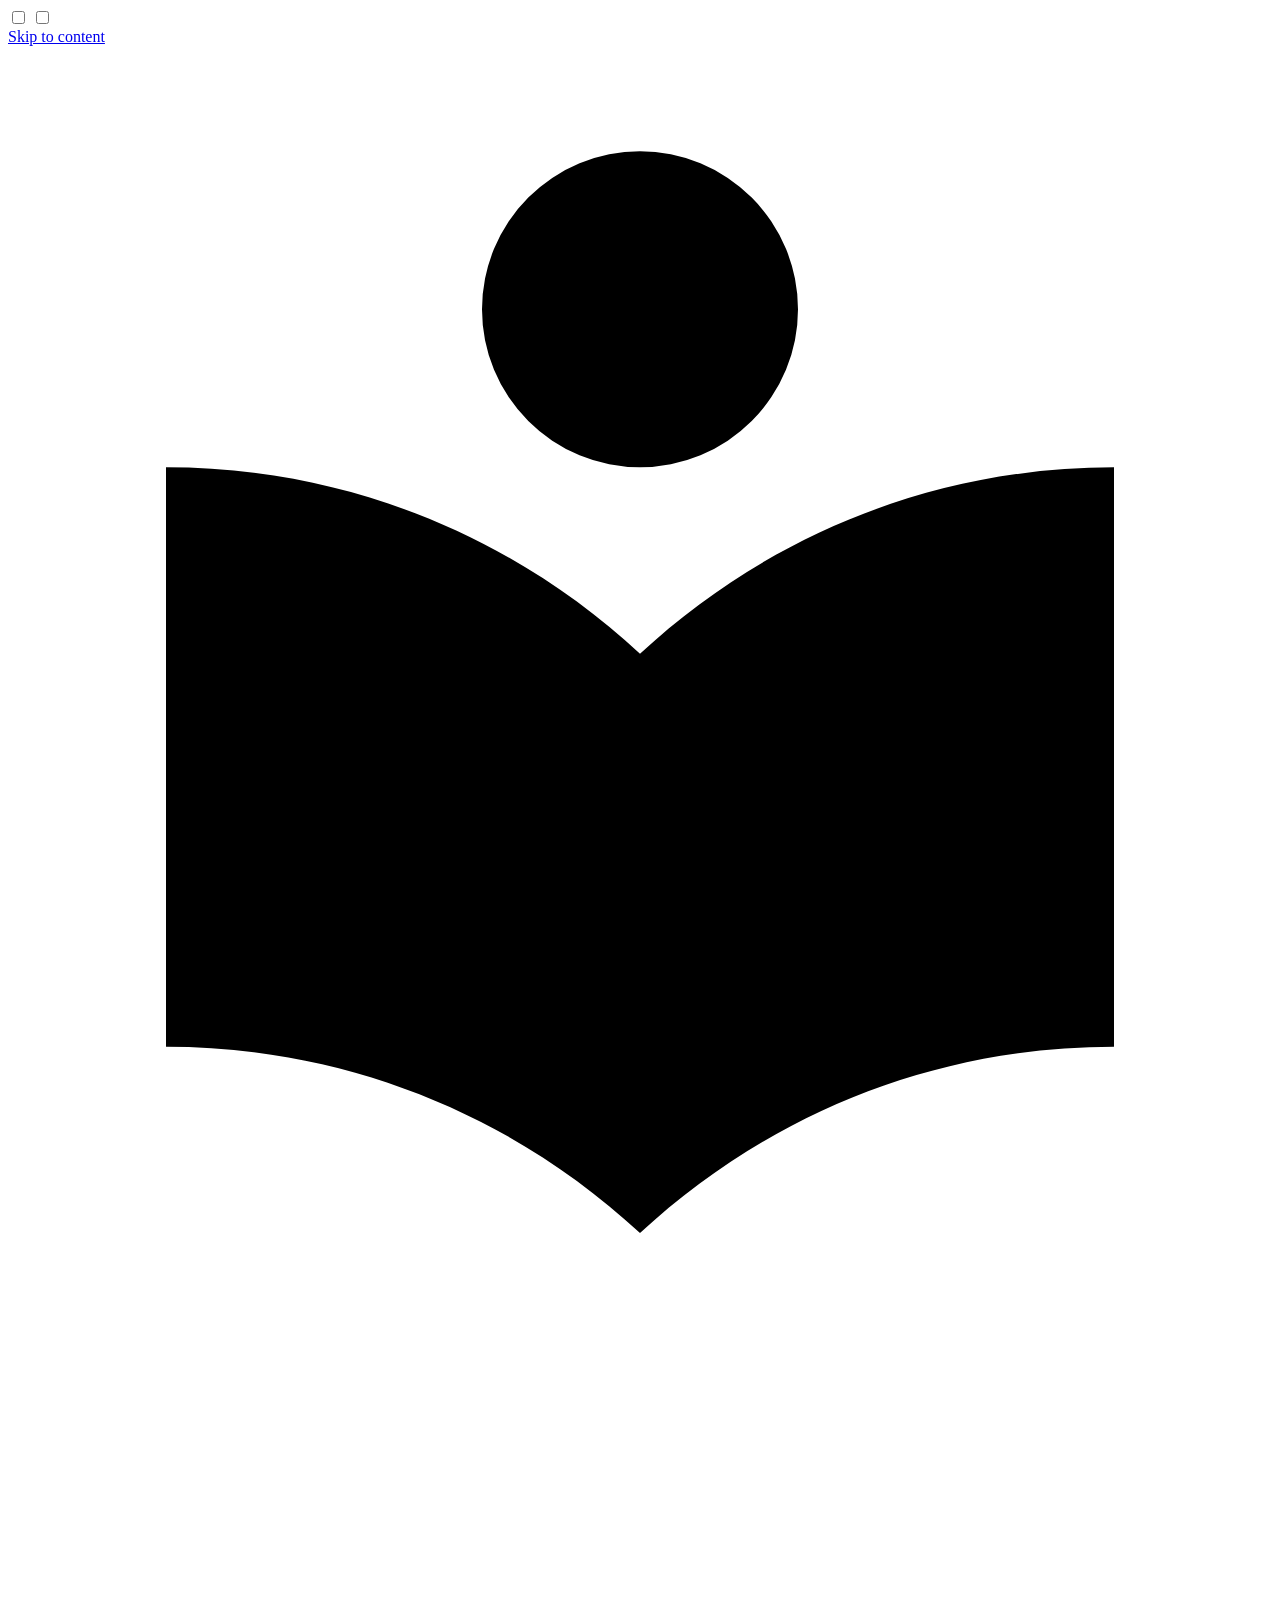
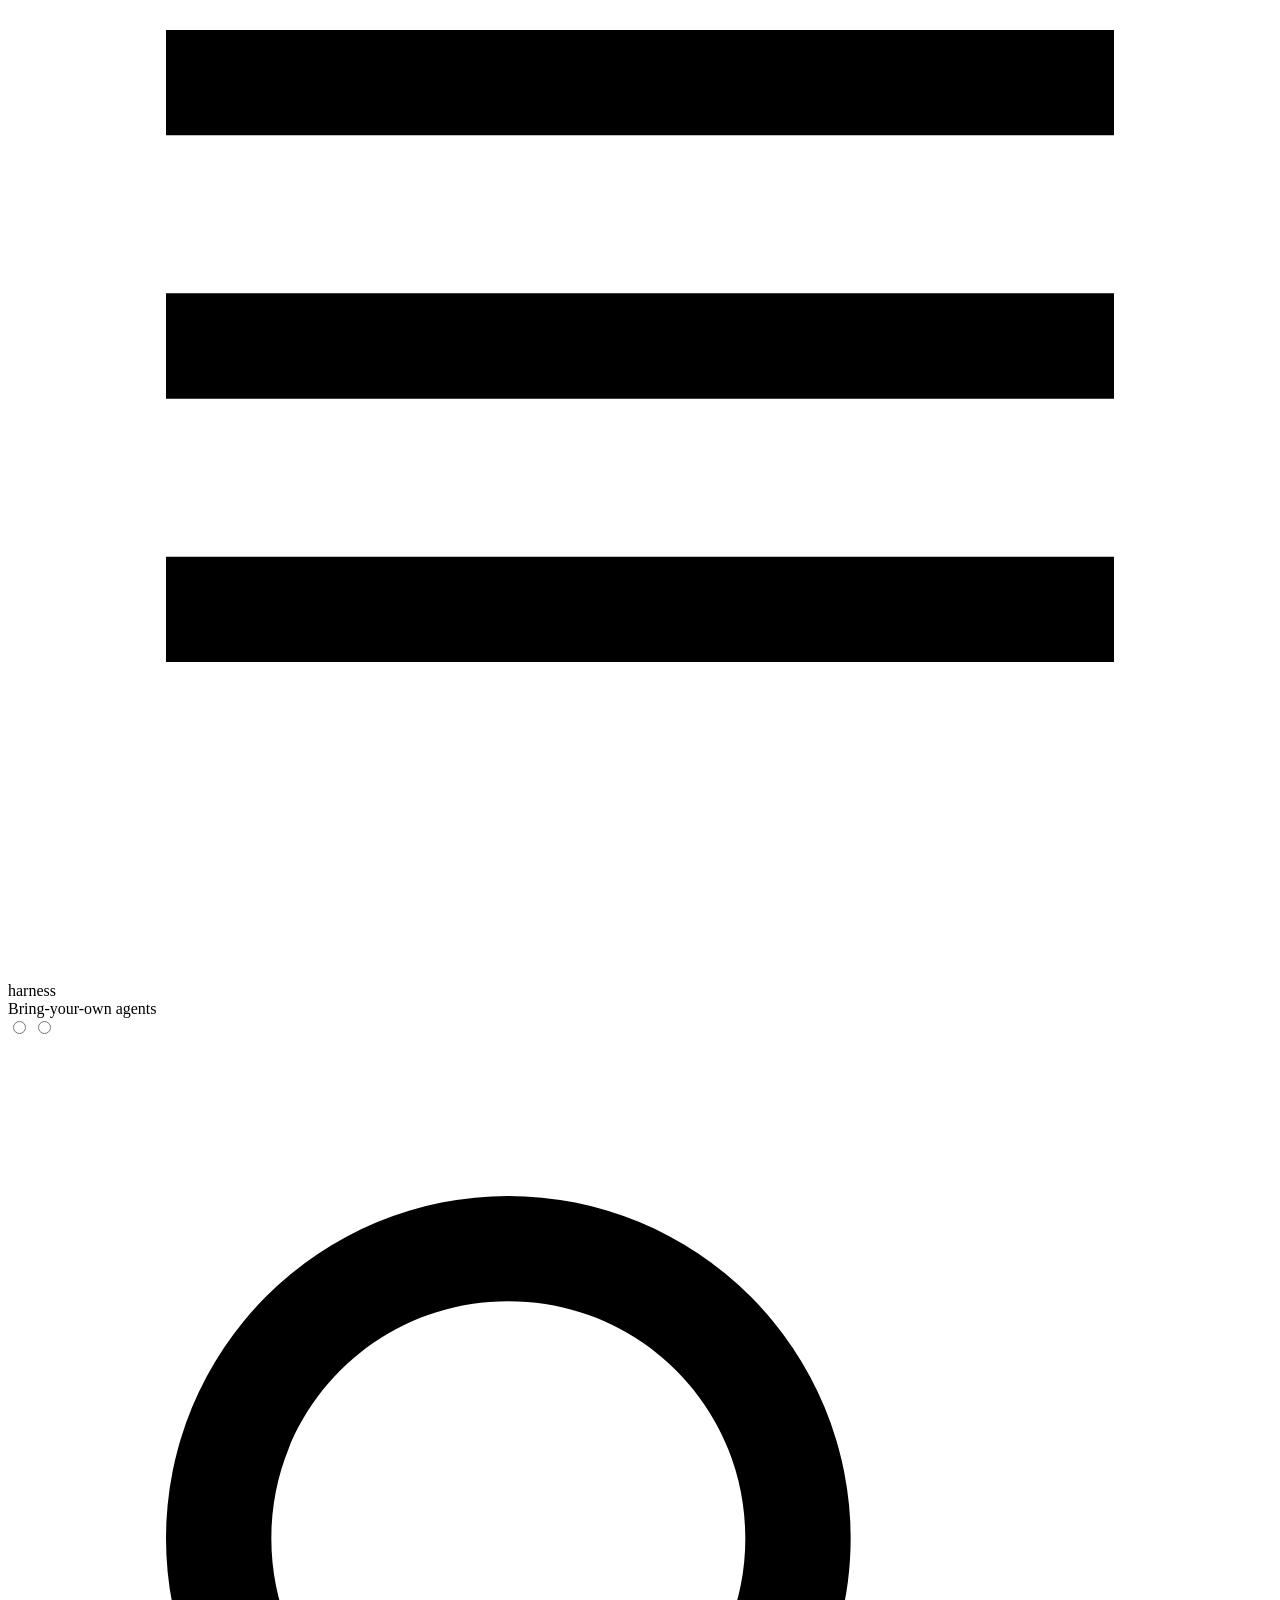
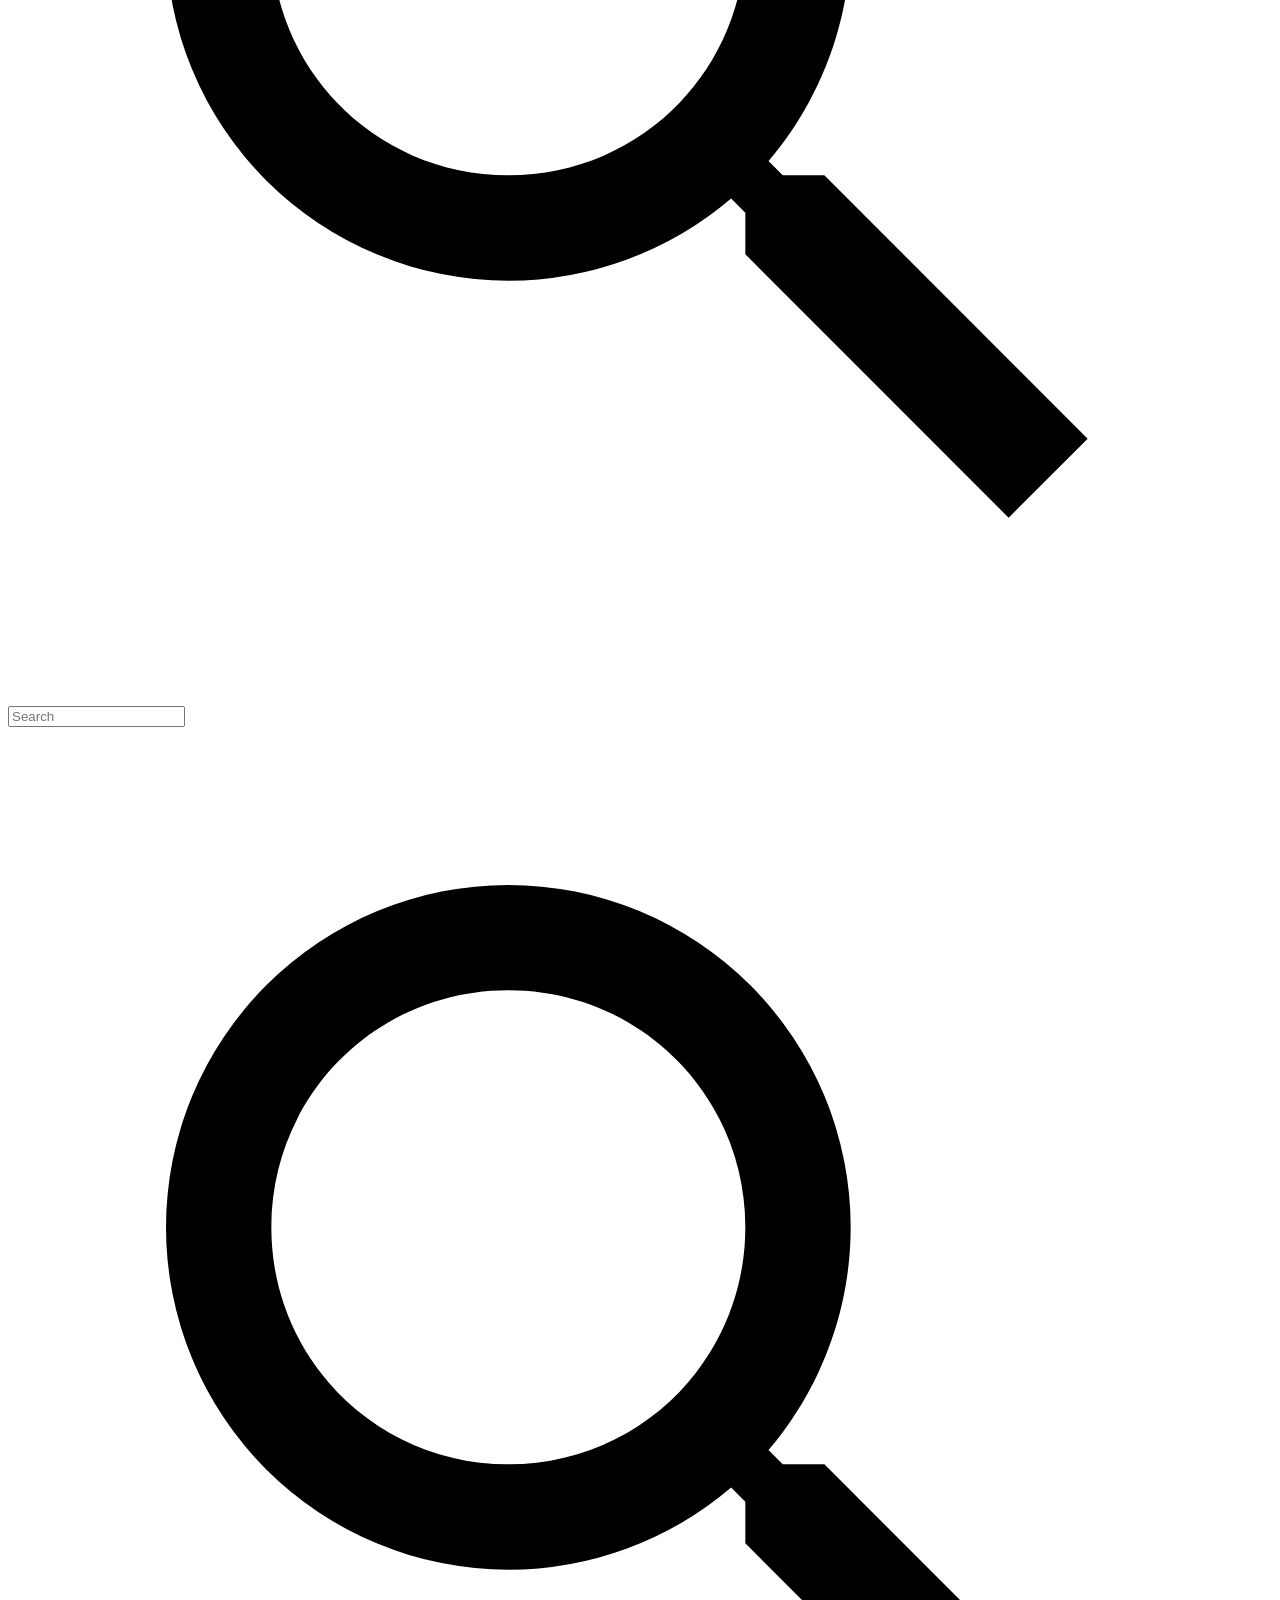
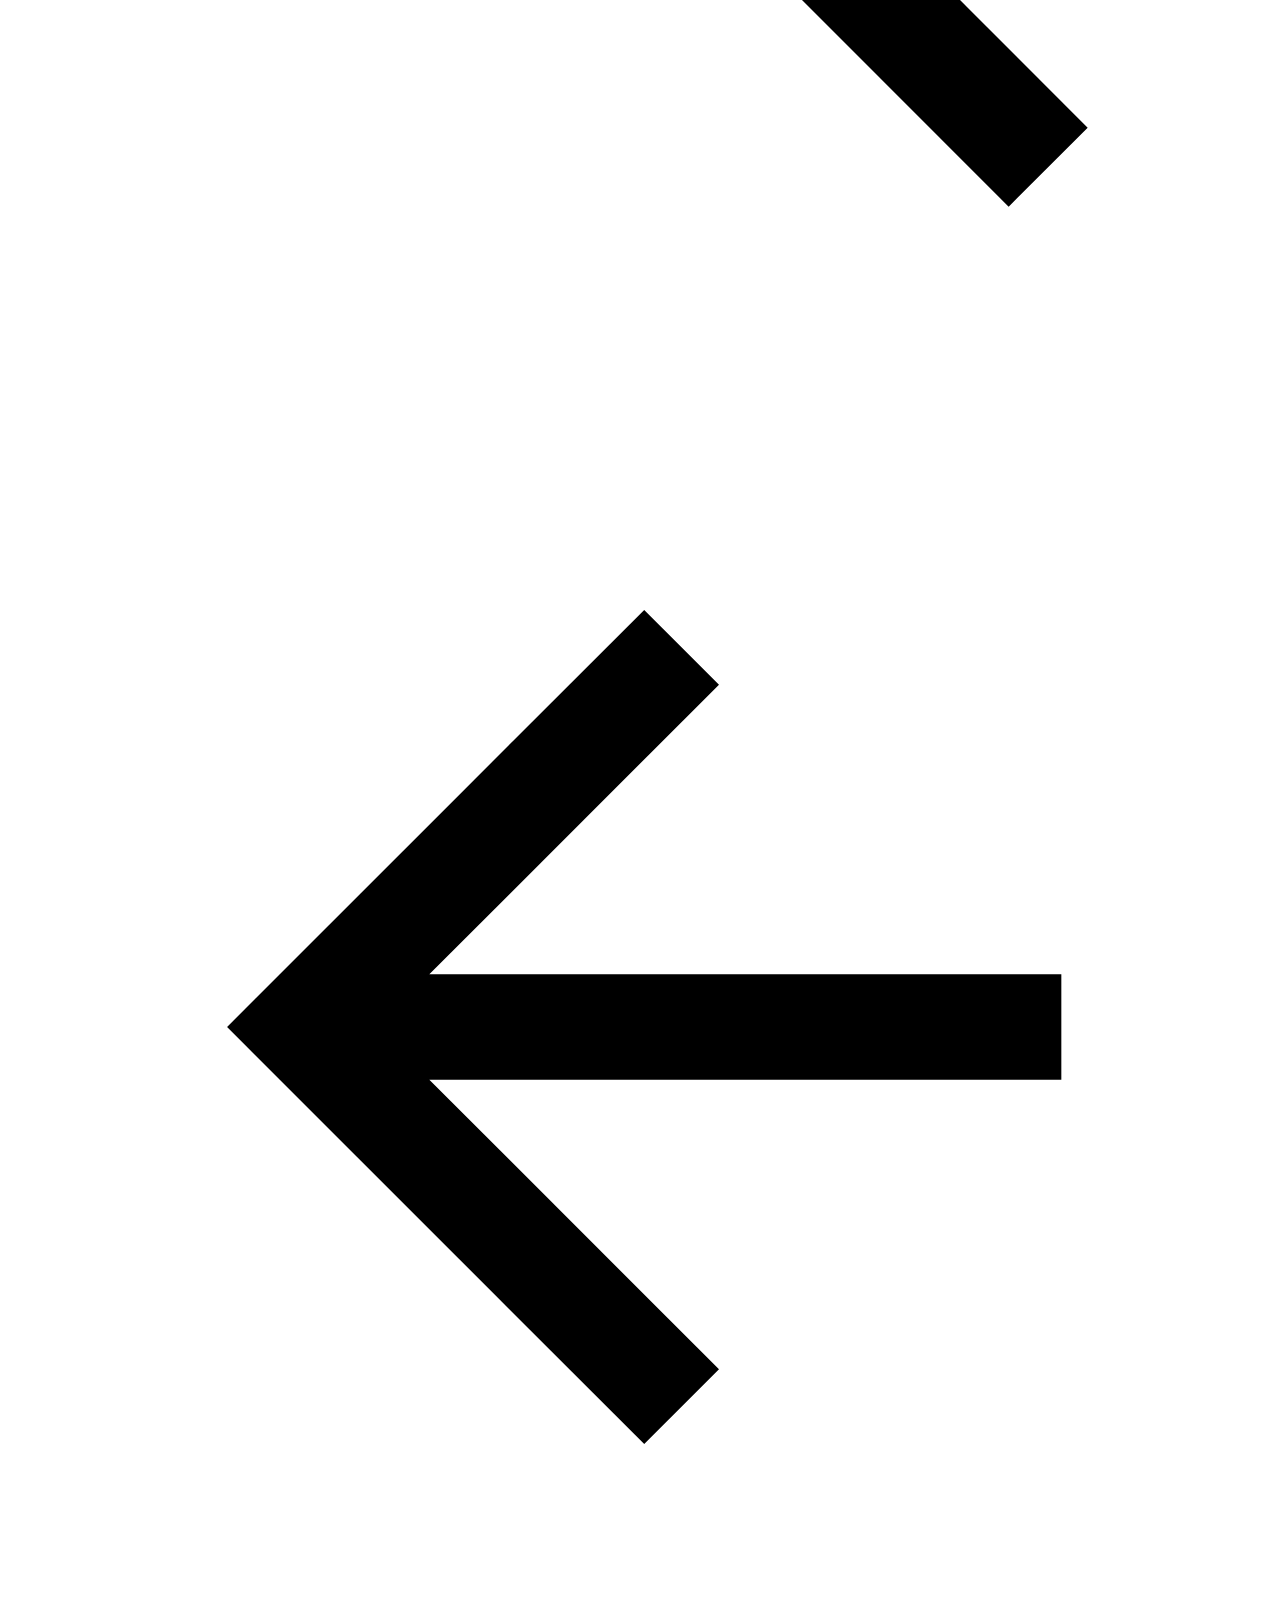
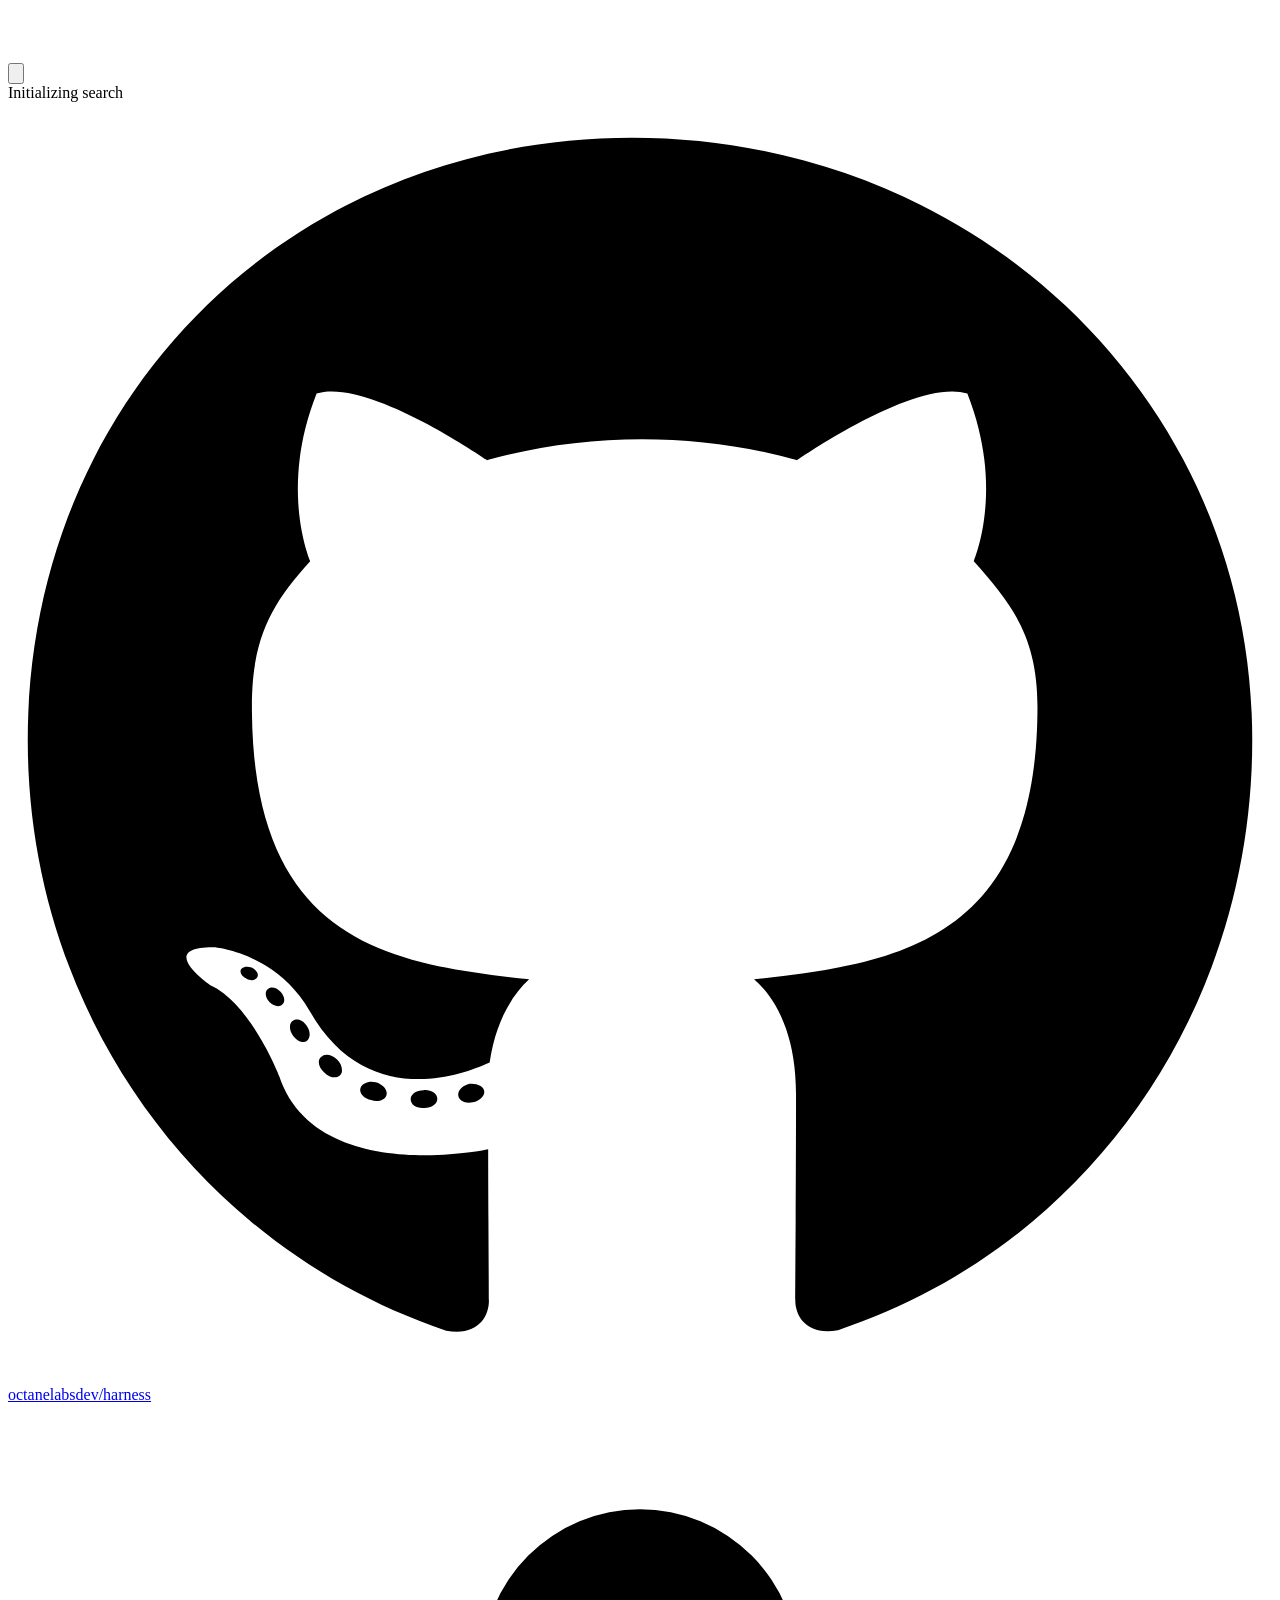
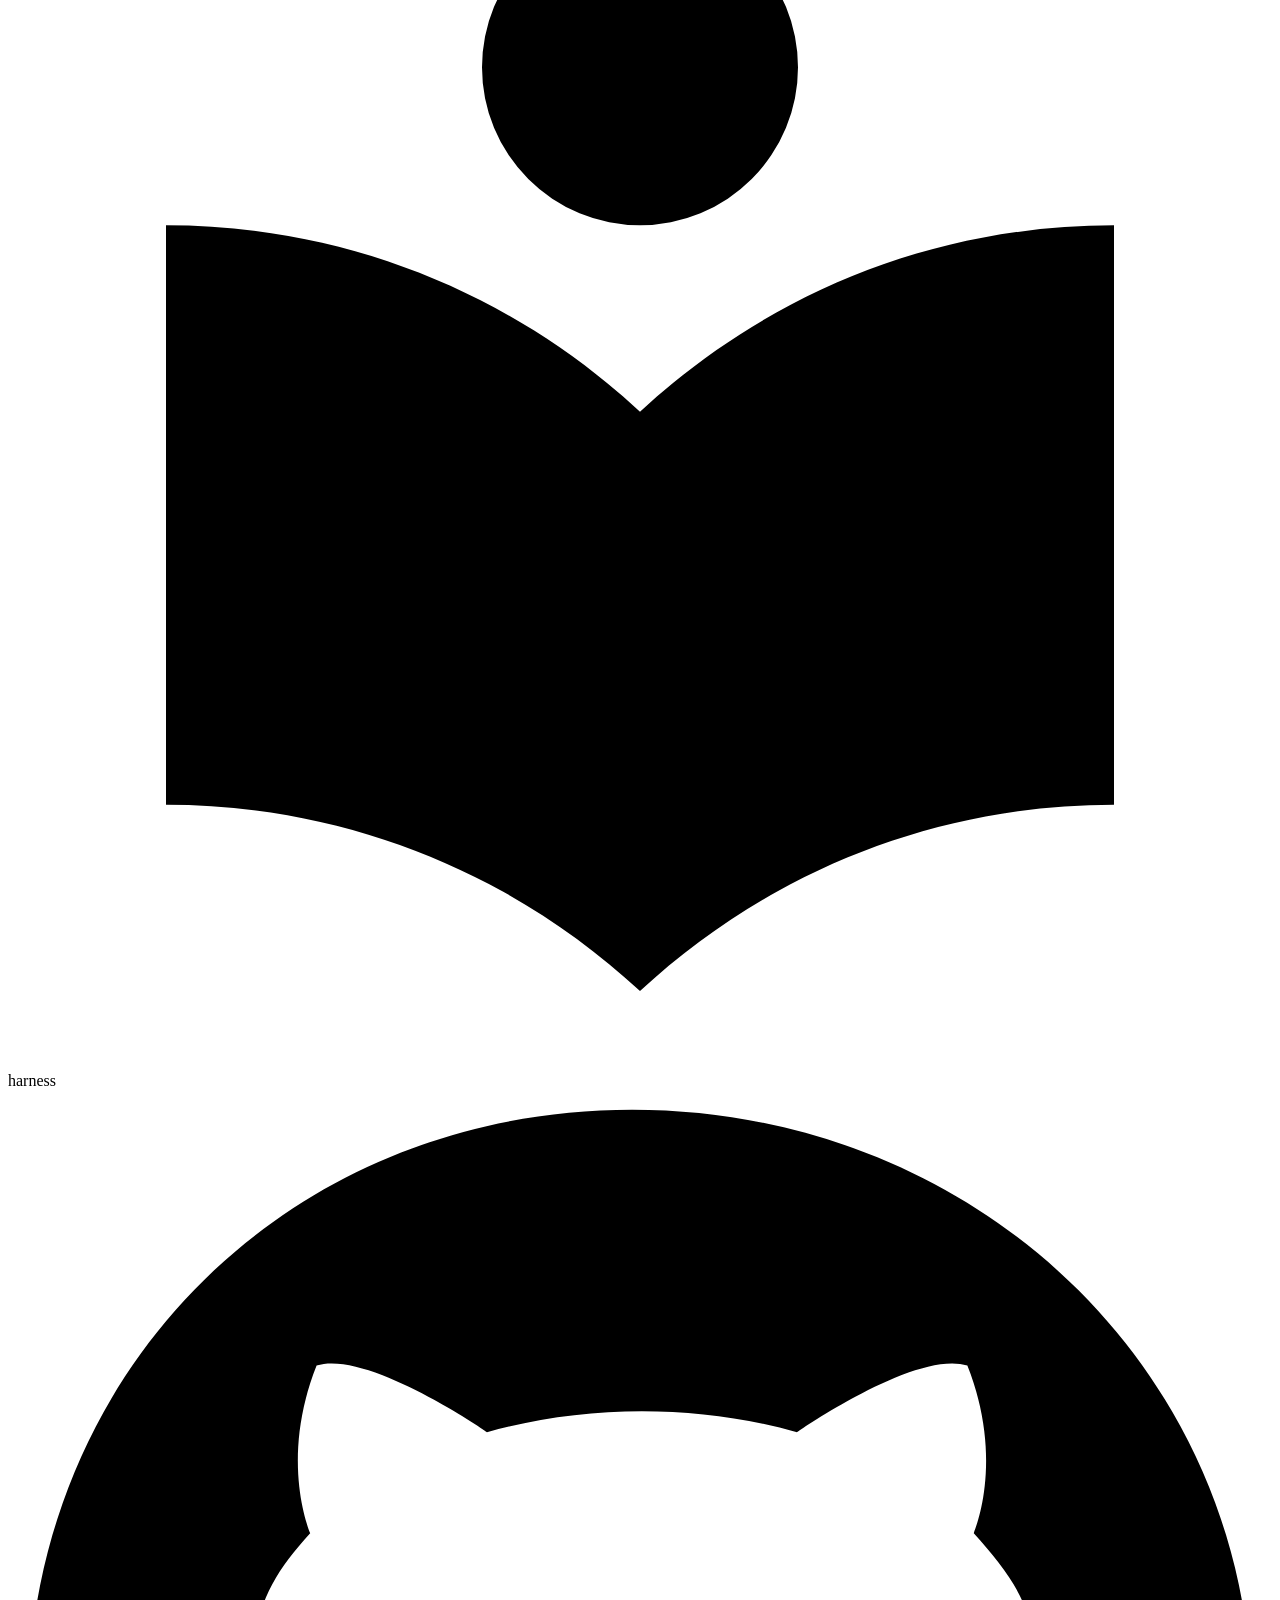
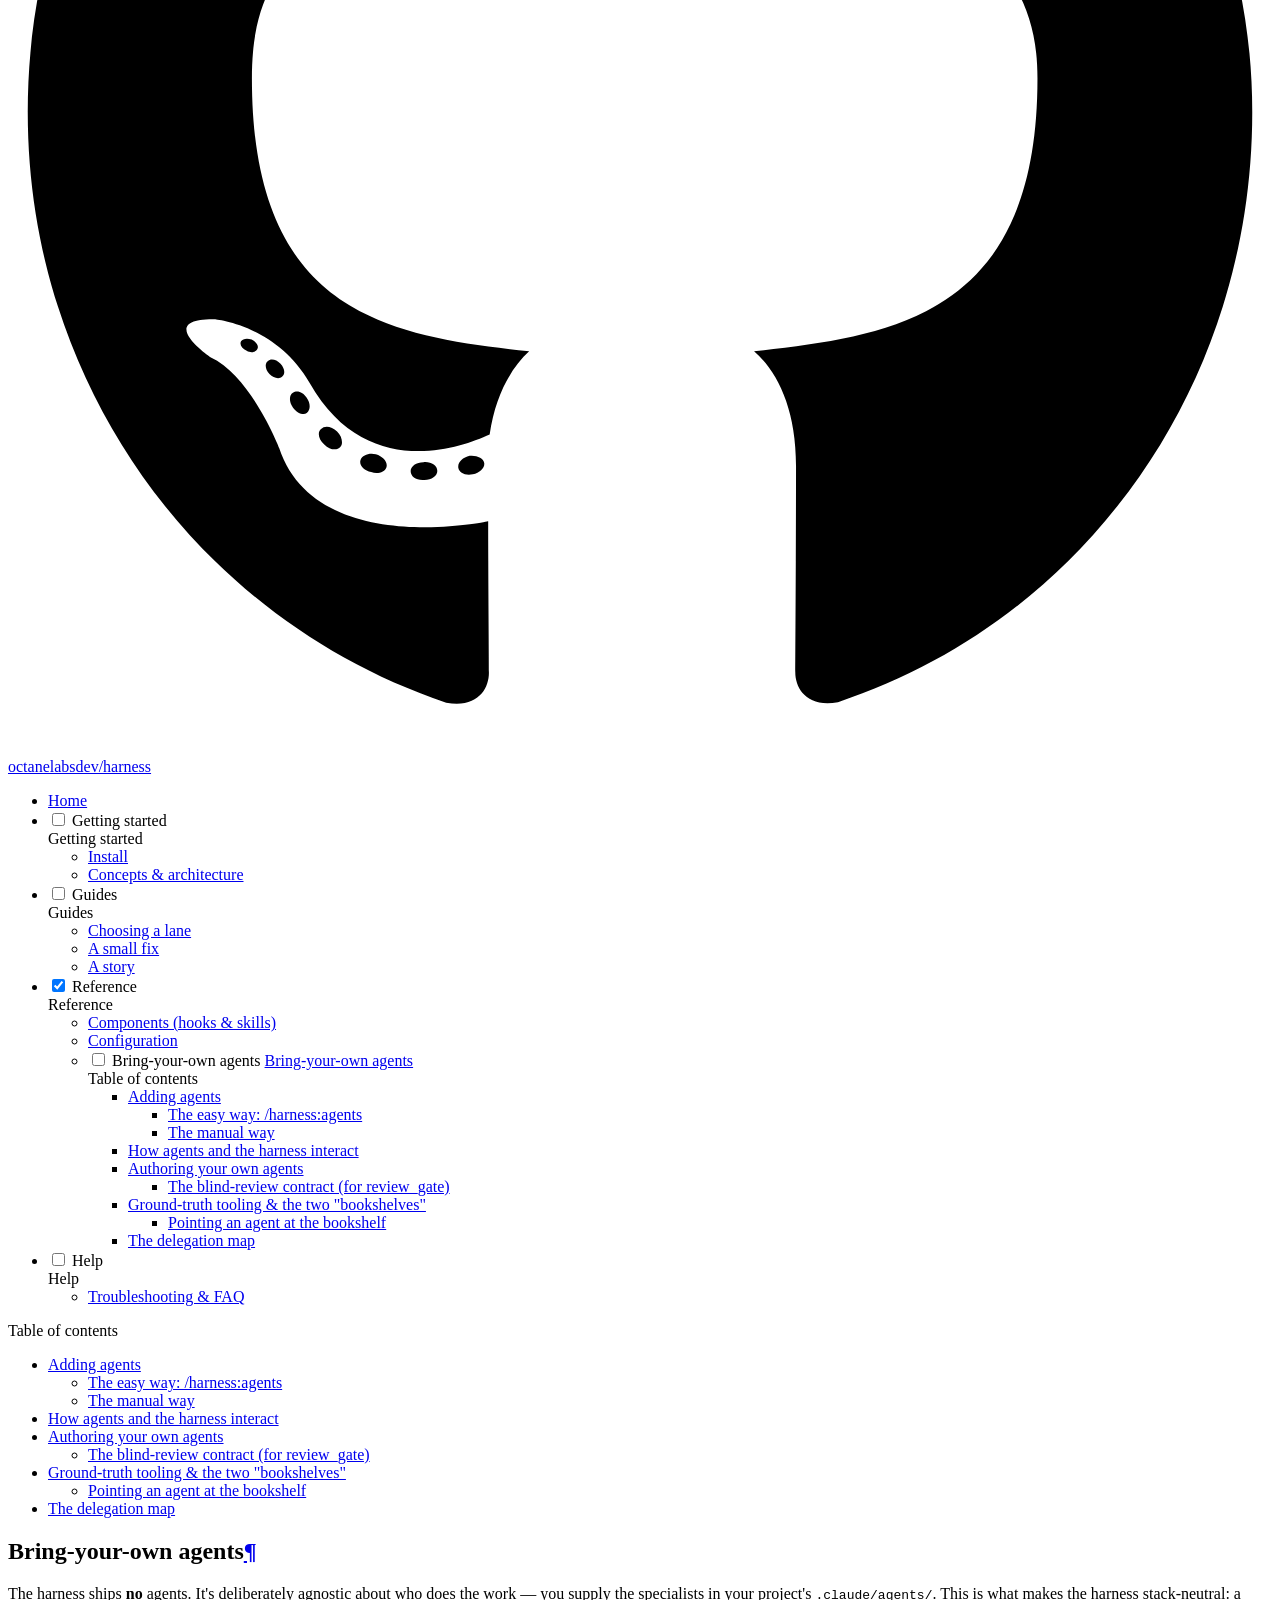
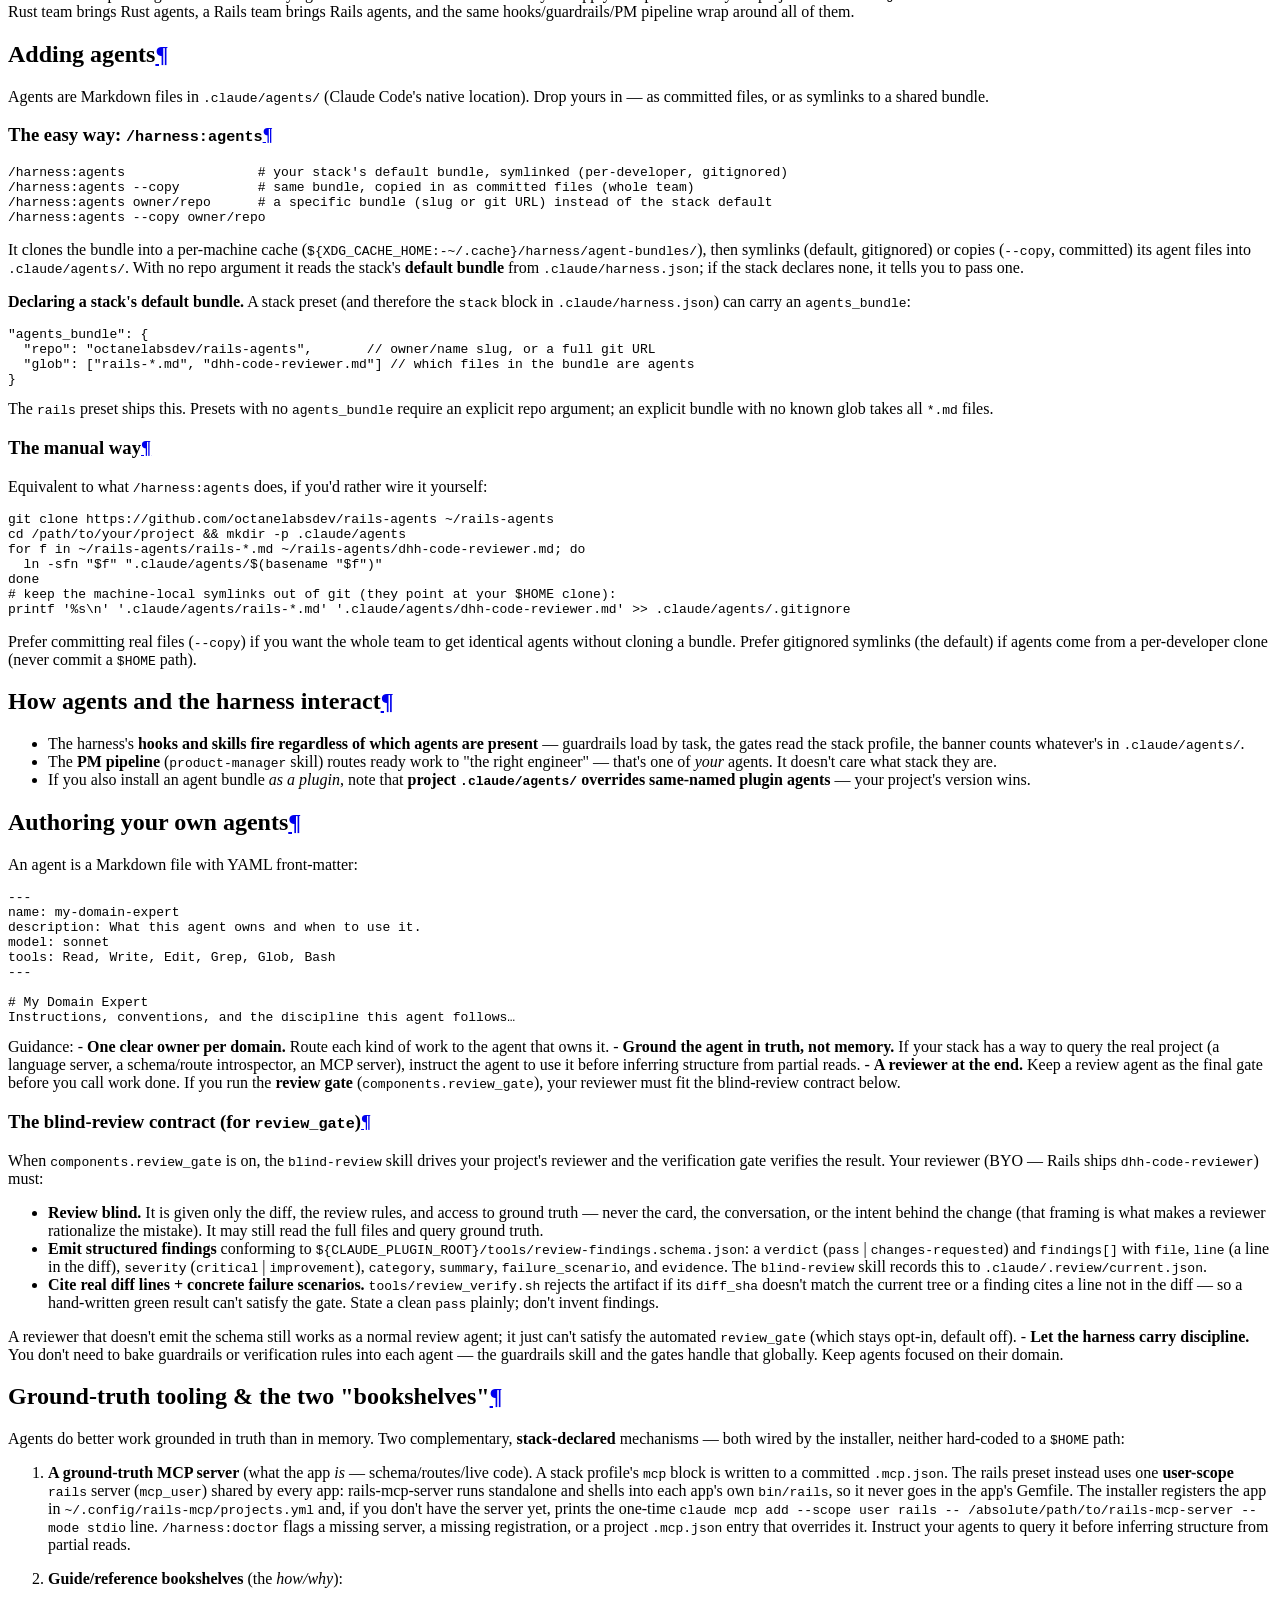
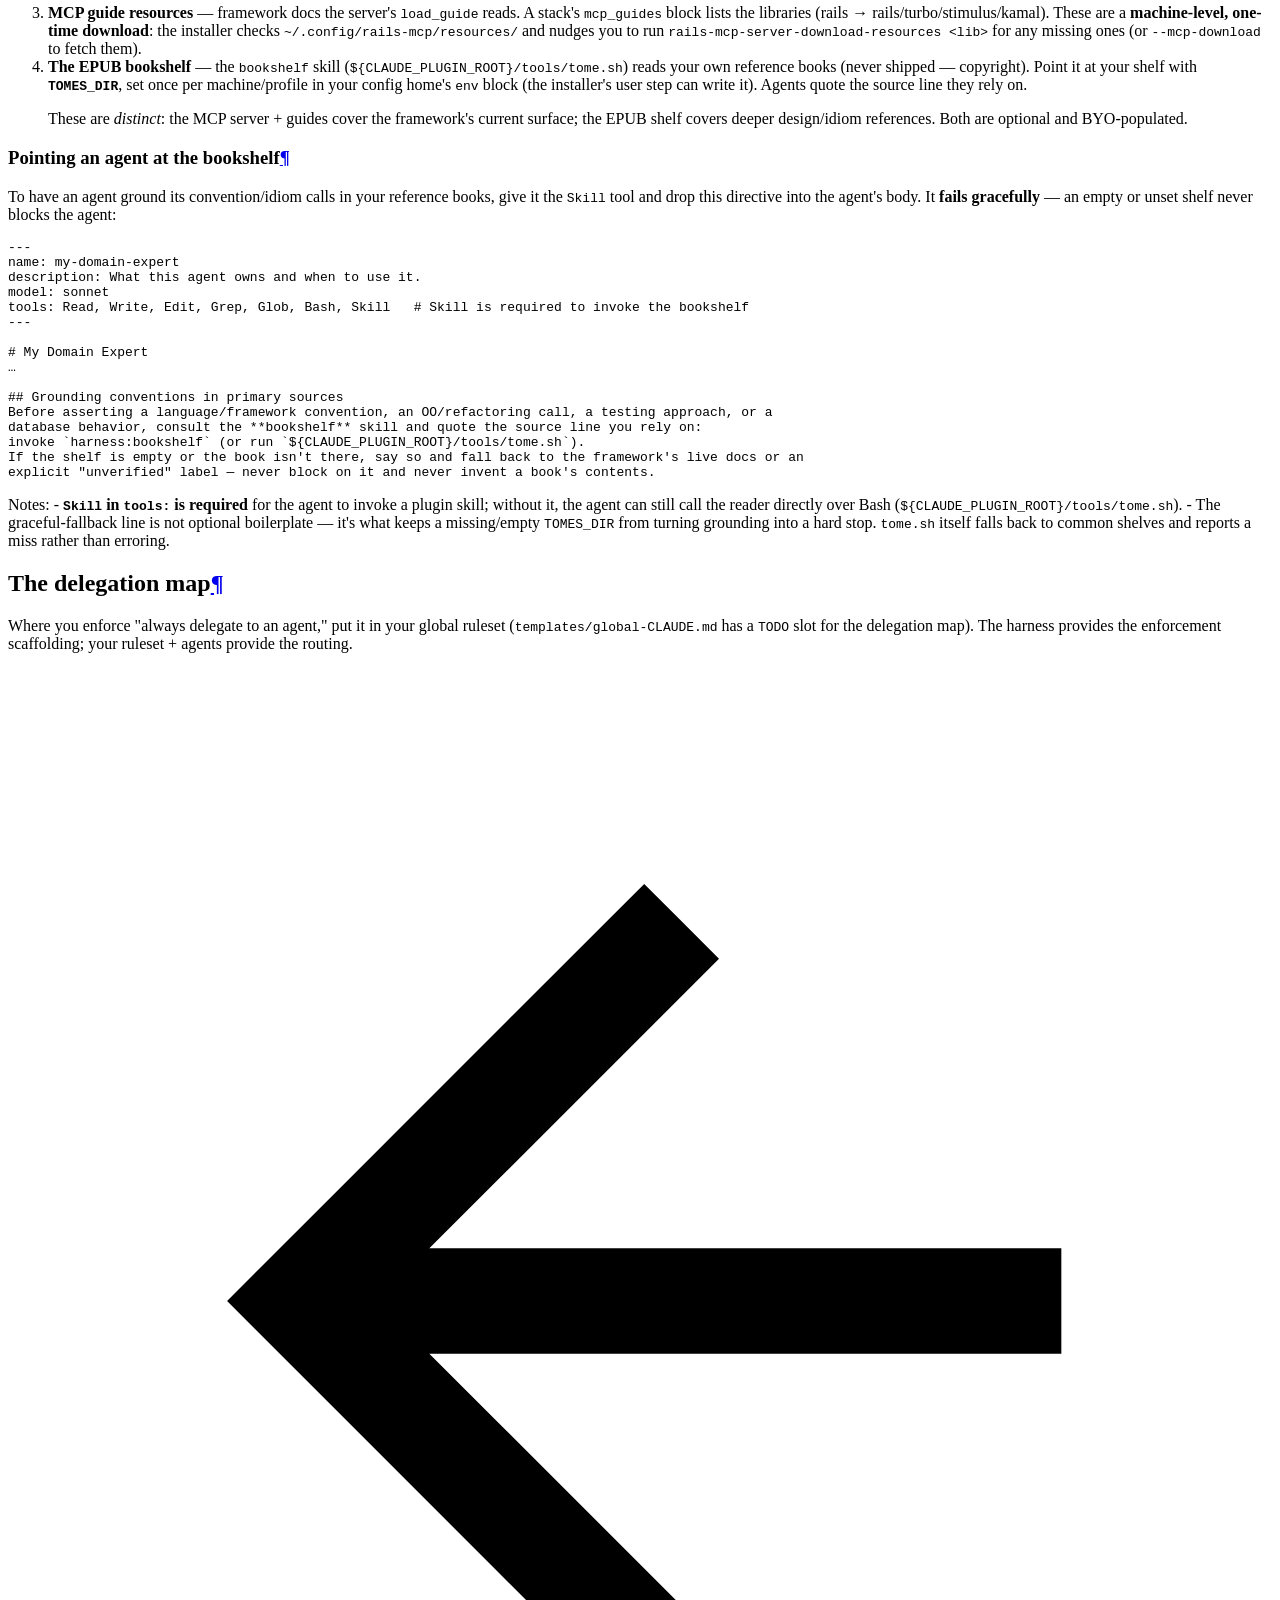
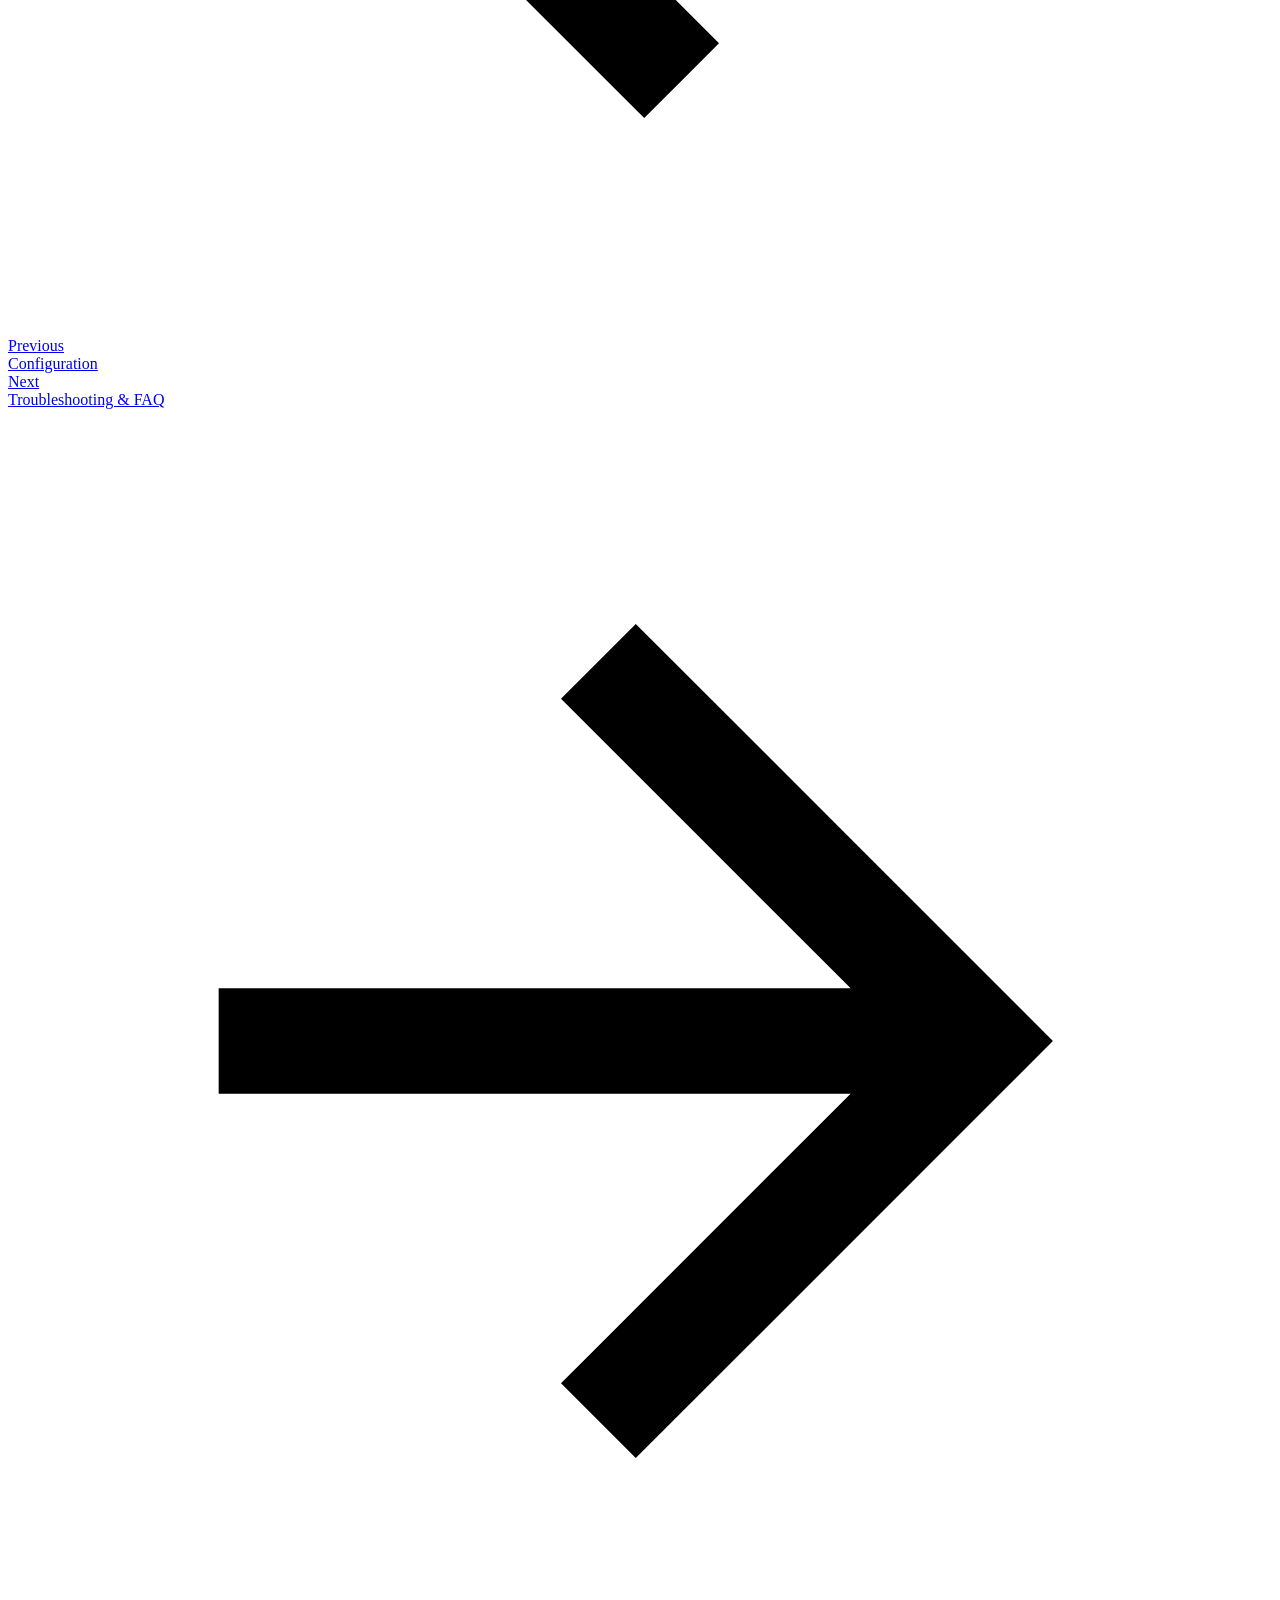
==== commit d6f70372: "Deploy docs b5d9de8 for v0.2.8" ====
--- a/agents/index.html
+++ b/agents/index.html
@@ -403,25 +403,23 @@
       
   
   
-    
-  
-  
-  
-    
-    
-    
-    
-      
-        
-        
-      
-    
-    
-    <li class="md-nav__item md-nav__item--active md-nav__item--section md-nav__item--nested">
-      
-        
-        
-        <input class="md-nav__toggle md-toggle " type="checkbox" id="__nav_3" checked>
+  
+  
+    
+    
+    
+    
+      
+        
+        
+      
+    
+    
+    <li class="md-nav__item md-nav__item--section md-nav__item--nested">
+      
+        
+        
+        <input class="md-nav__toggle md-toggle " type="checkbox" id="__nav_3" >
         
           
           <label class="md-nav__link" for="__nav_3" id="__nav_3_label" tabindex="">
@@ -431,7 +429,7 @@
   <span class="md-ellipsis">
     
   
-    Reference
+    Guides
   
 
     
@@ -442,8 +440,153 @@
             <span class="md-nav__icon md-icon"></span>
           </label>
         
-        <nav class="md-nav" data-md-level="1" aria-labelledby="__nav_3_label" aria-expanded="true">
+        <nav class="md-nav" data-md-level="1" aria-labelledby="__nav_3_label" aria-expanded="false">
           <label class="md-nav__title" for="__nav_3">
+            <span class="md-nav__icon md-icon"></span>
+            
+  
+    Guides
+  
+
+          </label>
+          <ul class="md-nav__list" data-md-scrollfix>
+            
+              
+                
+  
+  
+  
+  
+    <li class="md-nav__item">
+      <a href="../guides/" class="md-nav__link">
+        
+  
+  
+  <span class="md-ellipsis">
+    
+  
+    Choosing a lane
+  
+
+    
+  </span>
+  
+  
+
+      </a>
+    </li>
+  
+
+              
+            
+              
+                
+  
+  
+  
+  
+    <li class="md-nav__item">
+      <a href="../guides/small-fix/" class="md-nav__link">
+        
+  
+  
+  <span class="md-ellipsis">
+    
+  
+    A small fix
+  
+
+    
+  </span>
+  
+  
+
+      </a>
+    </li>
+  
+
+              
+            
+              
+                
+  
+  
+  
+  
+    <li class="md-nav__item">
+      <a href="../guides/story/" class="md-nav__link">
+        
+  
+  
+  <span class="md-ellipsis">
+    
+  
+    A story
+  
+
+    
+  </span>
+  
+  
+
+      </a>
+    </li>
+  
+
+              
+            
+          </ul>
+        </nav>
+      
+    </li>
+  
+
+    
+      
+      
+  
+  
+    
+  
+  
+  
+    
+    
+    
+    
+      
+        
+        
+      
+    
+    
+    <li class="md-nav__item md-nav__item--active md-nav__item--section md-nav__item--nested">
+      
+        
+        
+        <input class="md-nav__toggle md-toggle " type="checkbox" id="__nav_4" checked>
+        
+          
+          <label class="md-nav__link" for="__nav_4" id="__nav_4_label" tabindex="">
+            
+  
+  
+  <span class="md-ellipsis">
+    
+  
+    Reference
+  
+
+    
+  </span>
+  
+  
+
+            <span class="md-nav__icon md-icon"></span>
+          </label>
+        
+        <nav class="md-nav" data-md-level="1" aria-labelledby="__nav_4_label" aria-expanded="true">
+          <label class="md-nav__title" for="__nav_4">
             <span class="md-nav__icon md-icon"></span>
             
   
@@ -728,10 +871,10 @@
       
         
         
-        <input class="md-nav__toggle md-toggle " type="checkbox" id="__nav_4" >
-        
-          
-          <label class="md-nav__link" for="__nav_4" id="__nav_4_label" tabindex="">
+        <input class="md-nav__toggle md-toggle " type="checkbox" id="__nav_5" >
+        
+          
+          <label class="md-nav__link" for="__nav_5" id="__nav_5_label" tabindex="">
             
   
   
@@ -749,8 +892,8 @@
             <span class="md-nav__icon md-icon"></span>
           </label>
         
-        <nav class="md-nav" data-md-level="1" aria-labelledby="__nav_4_label" aria-expanded="false">
-          <label class="md-nav__title" for="__nav_4">
+        <nav class="md-nav" data-md-level="1" aria-labelledby="__nav_5_label" aria-expanded="false">
+          <label class="md-nav__title" for="__nav_5">
             <span class="md-nav__icon md-icon"></span>
             
   
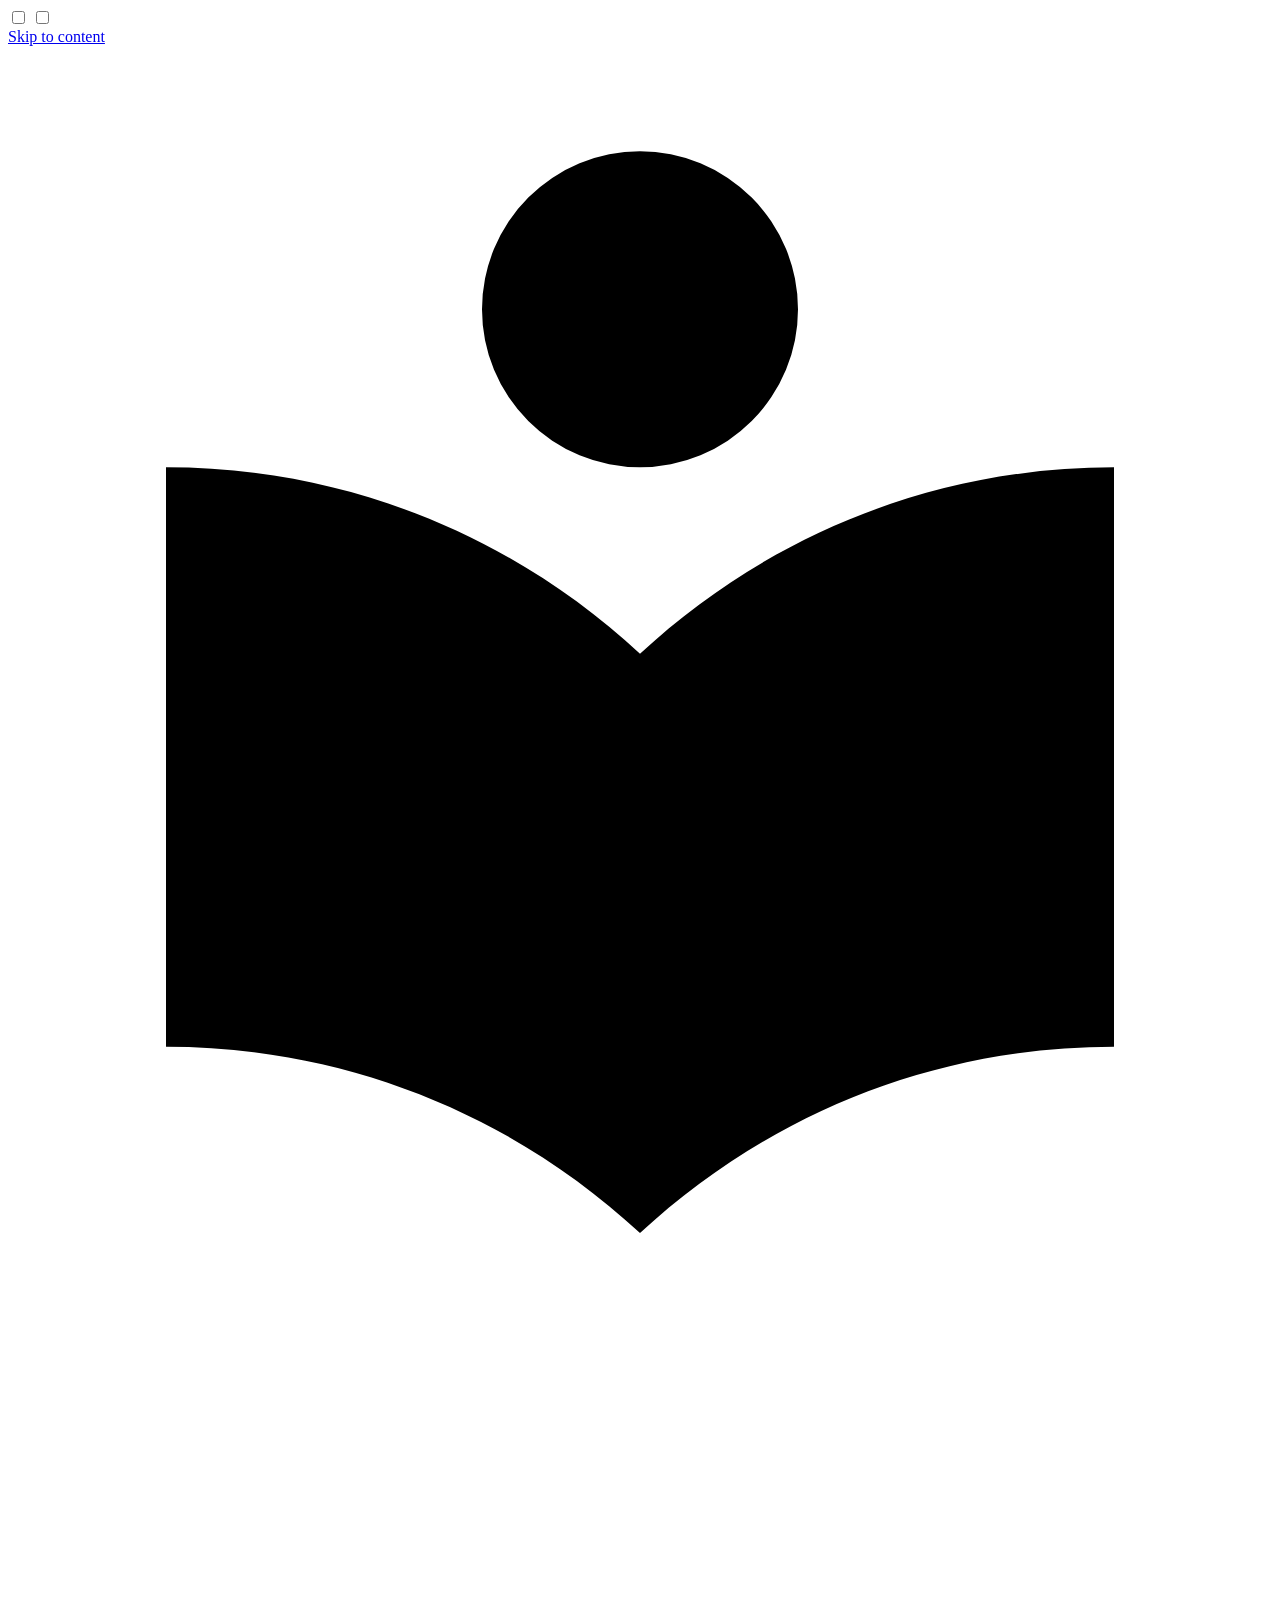
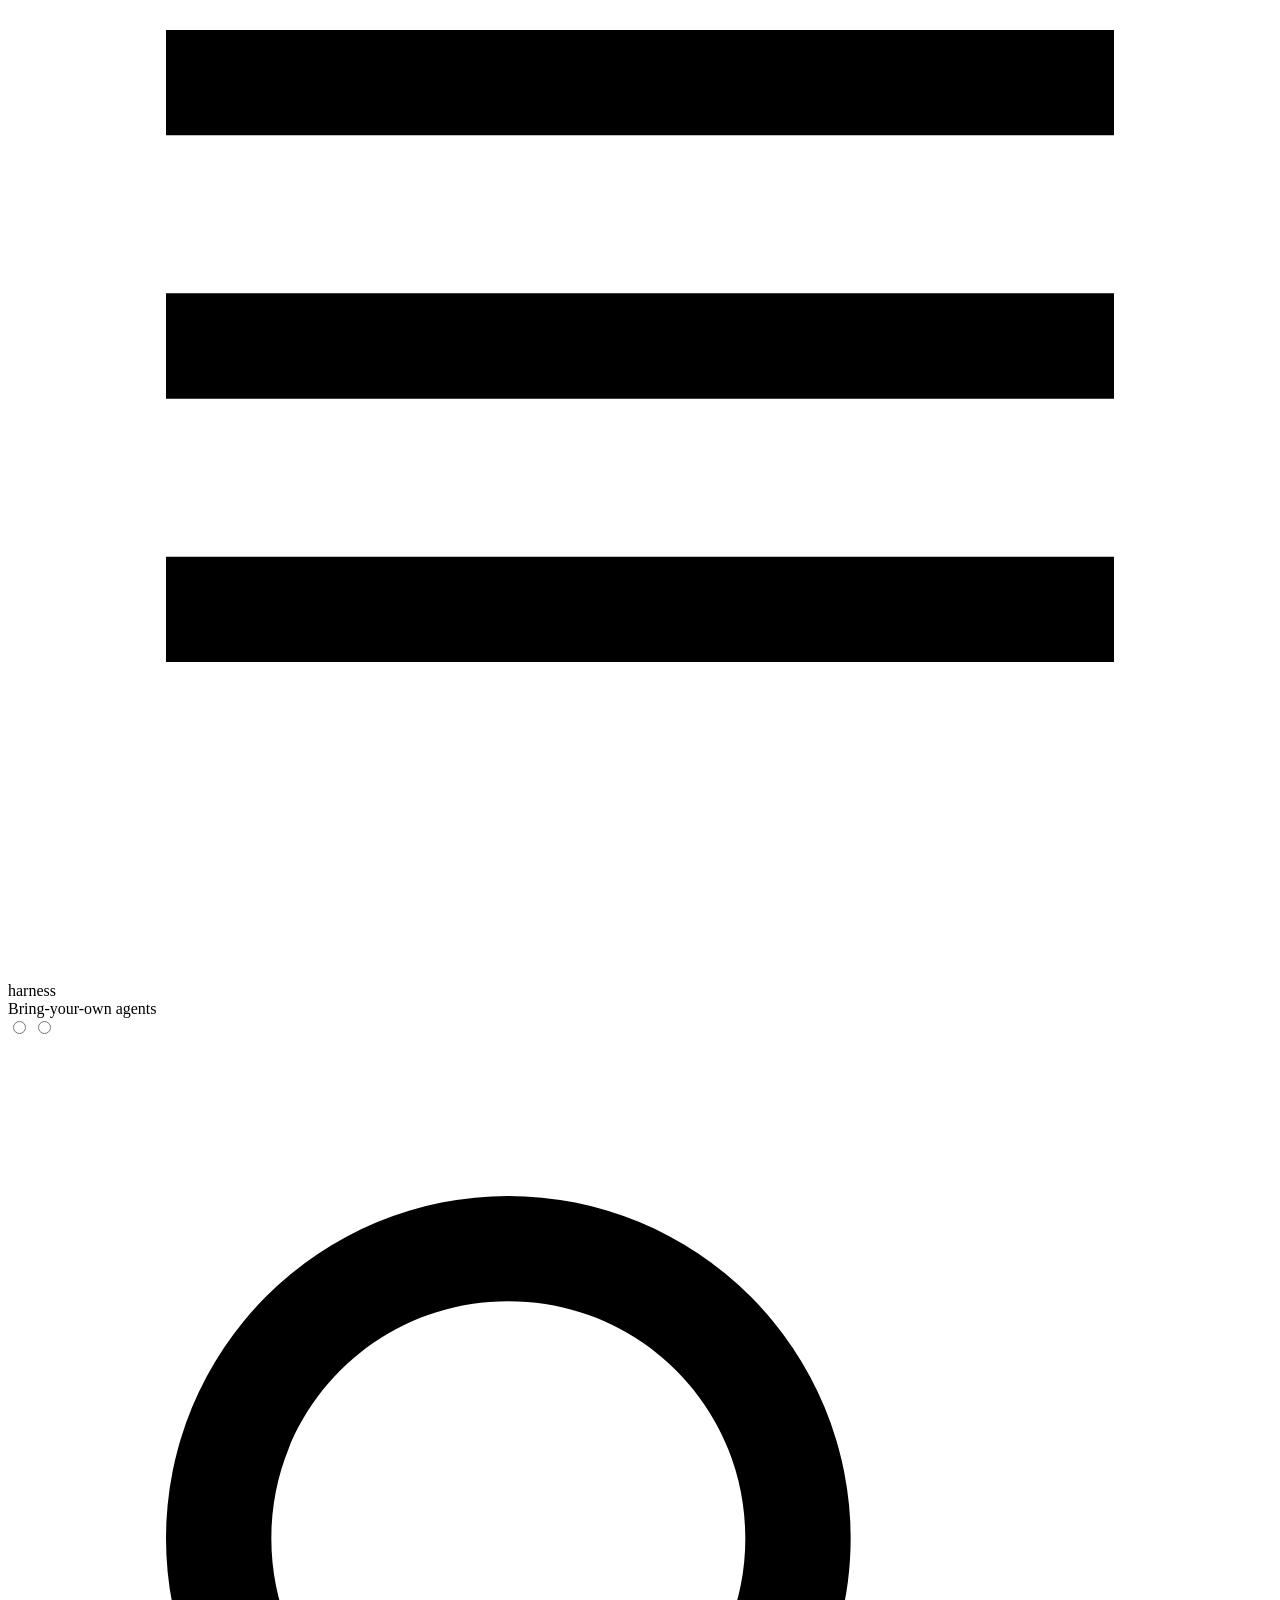
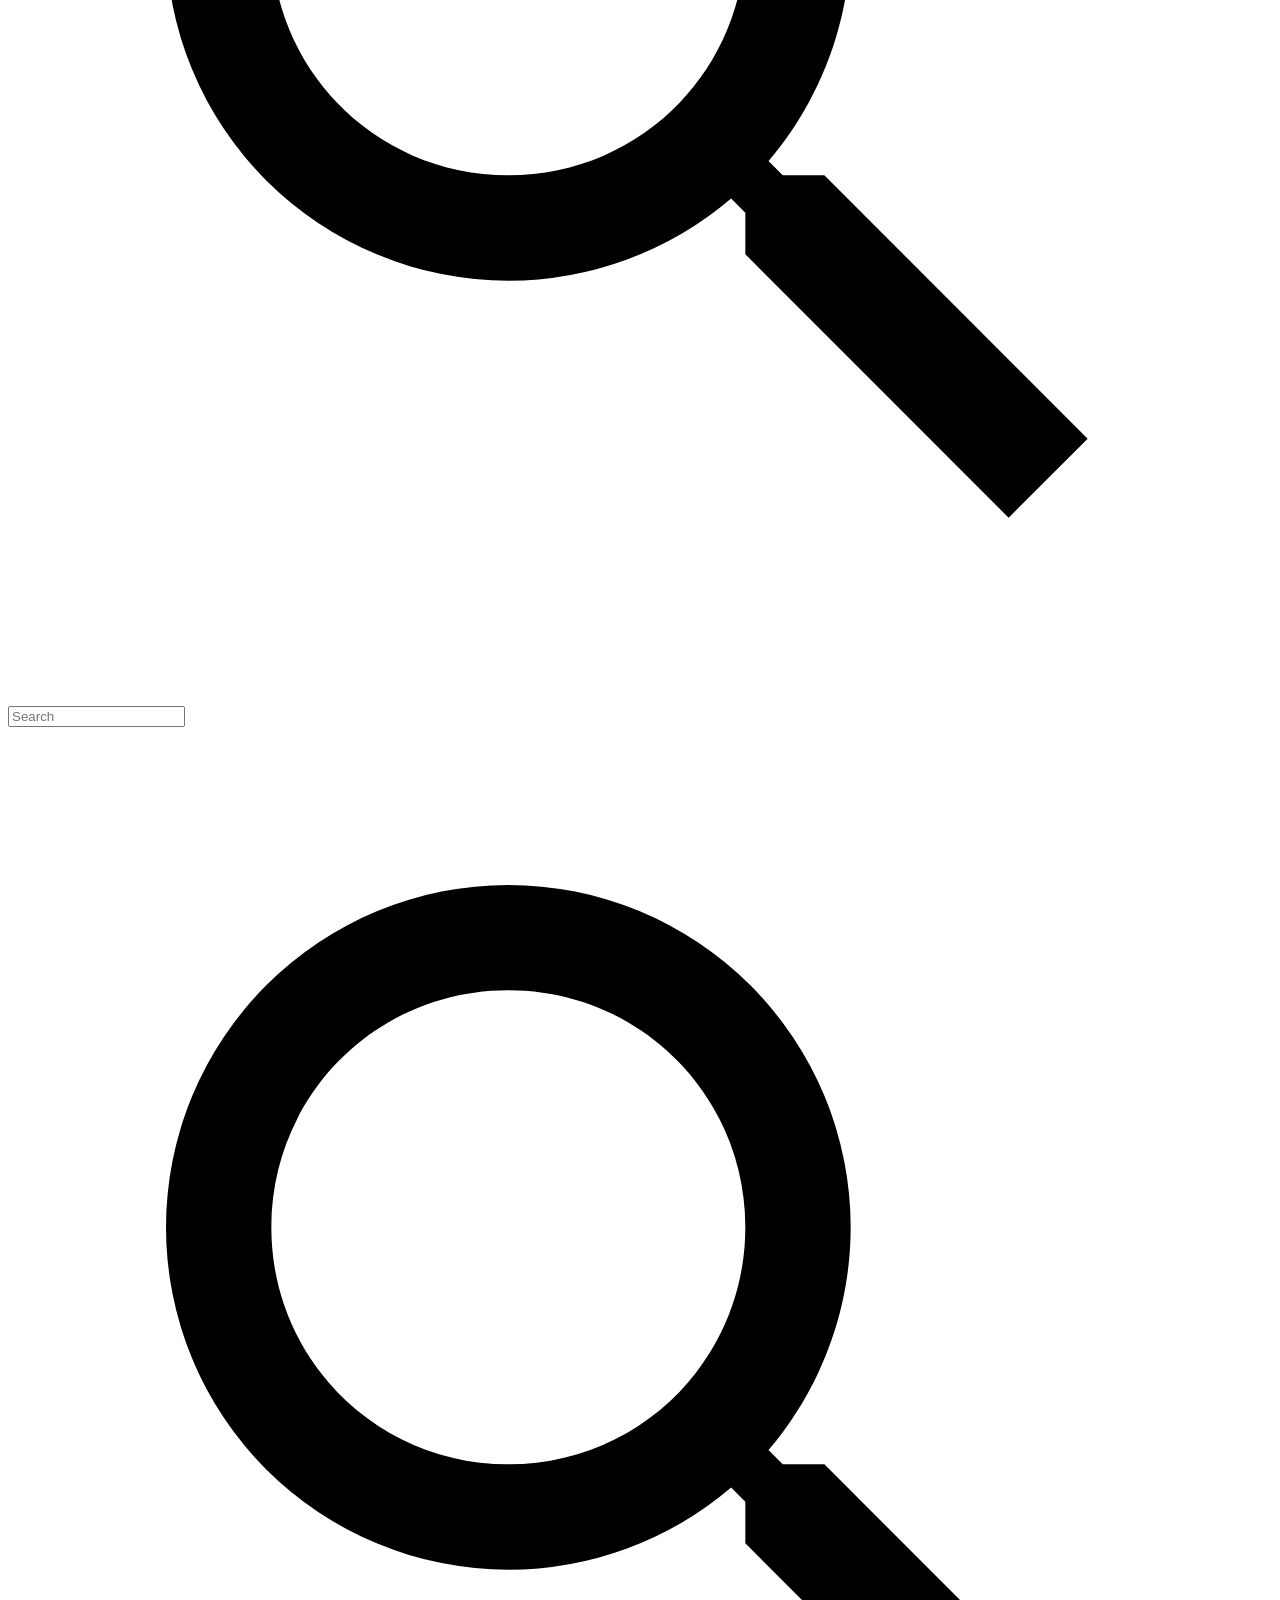
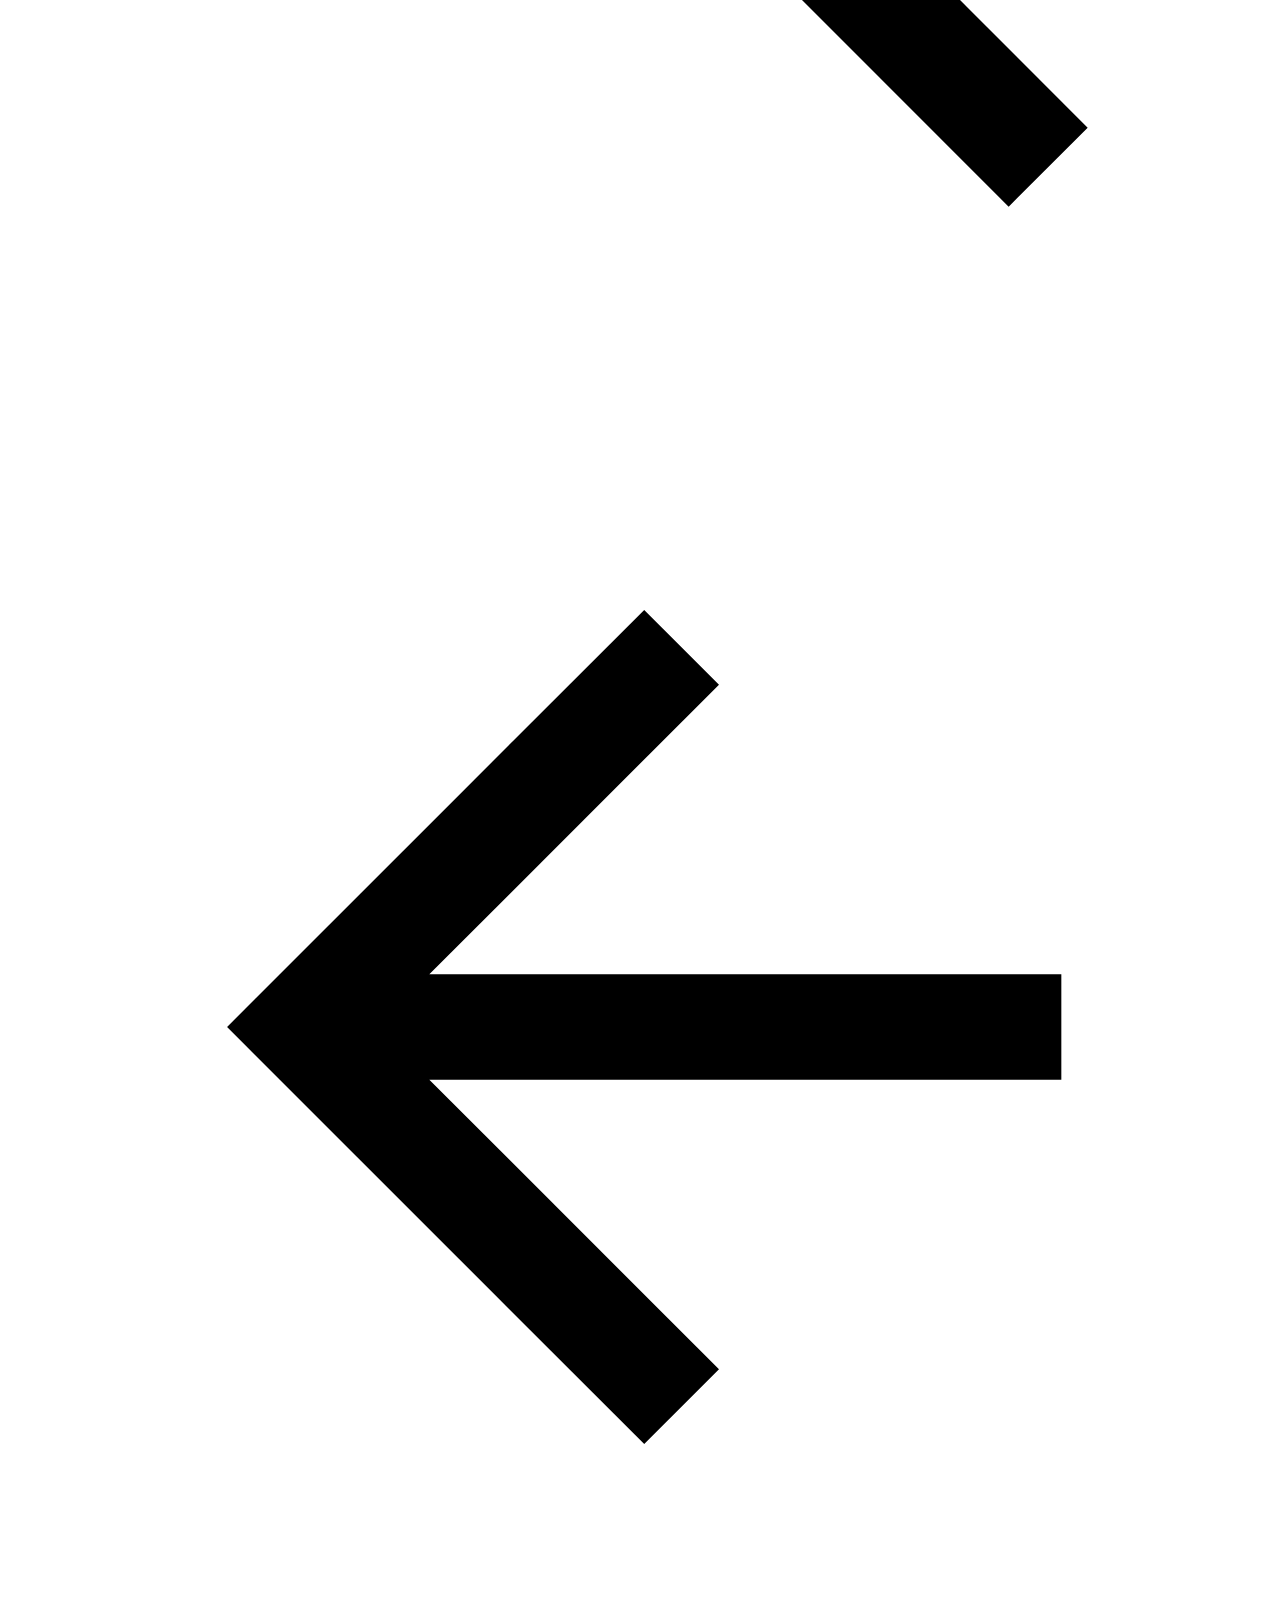
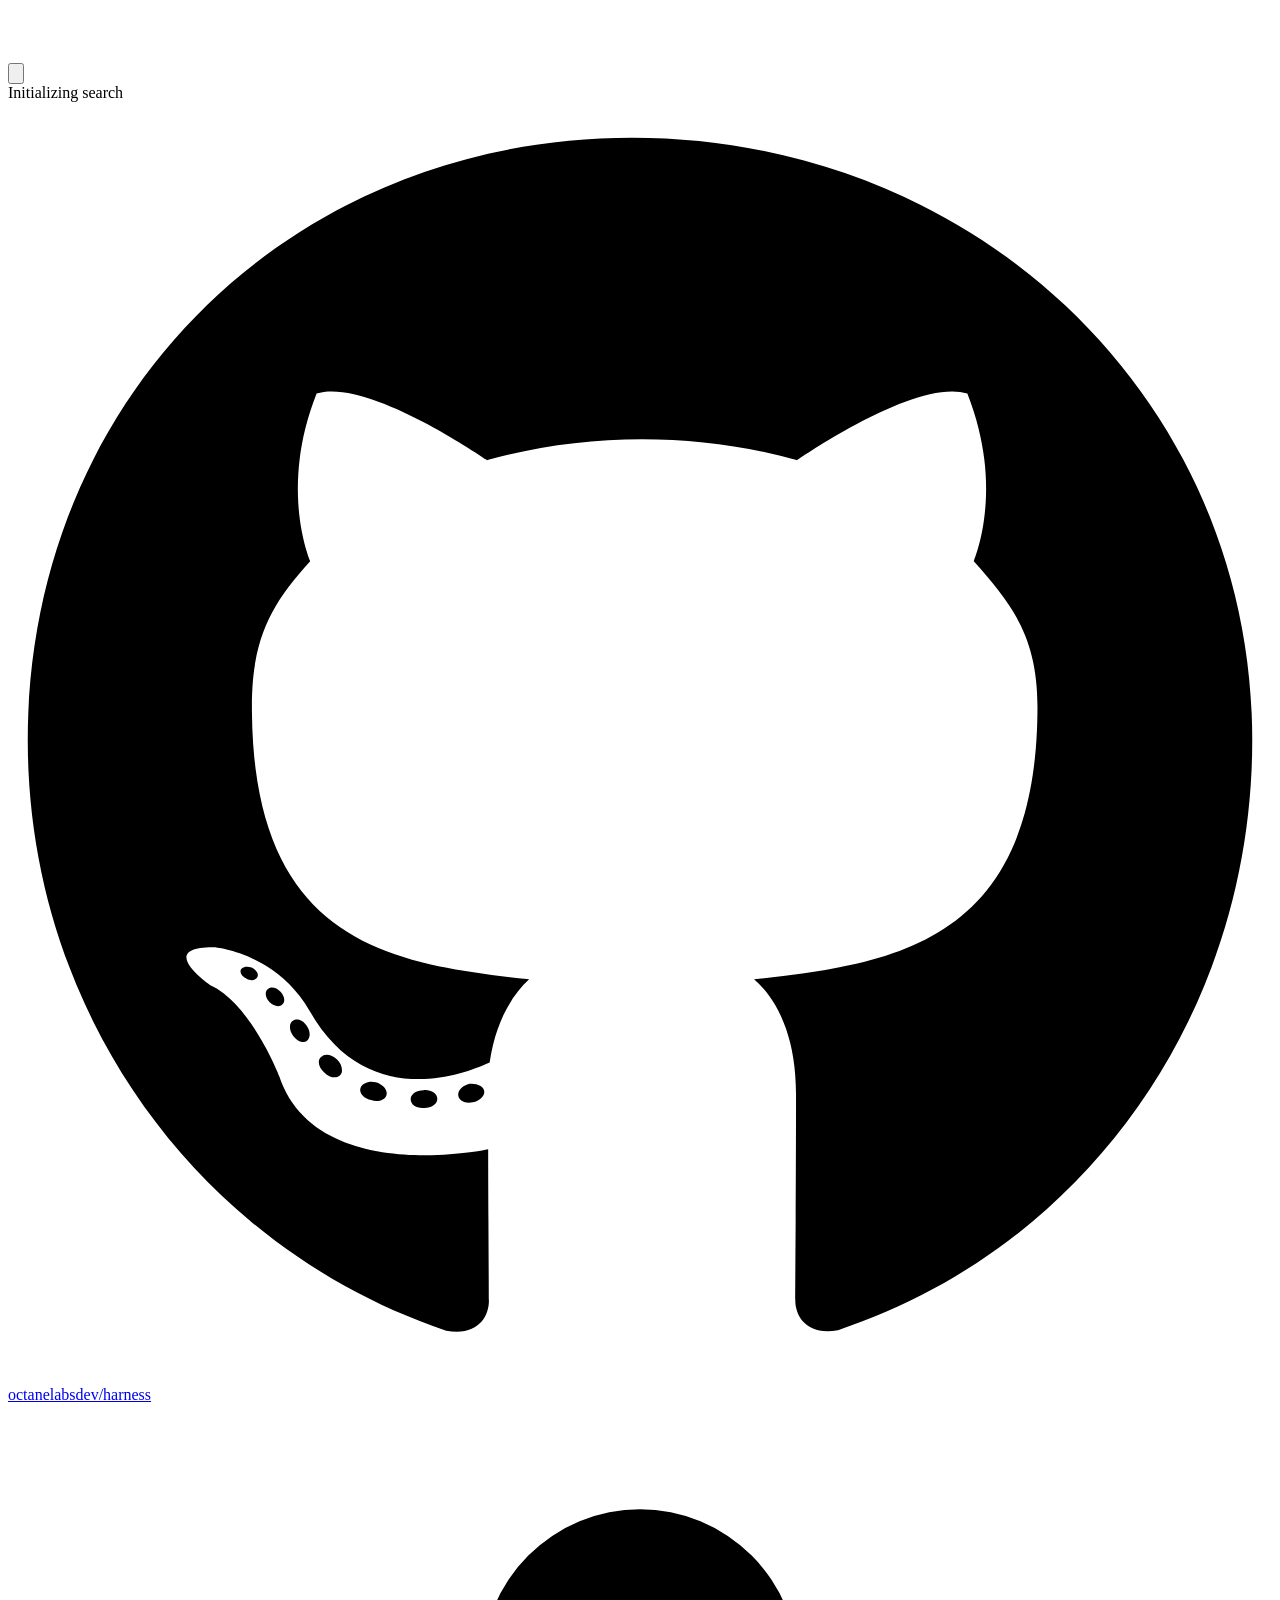
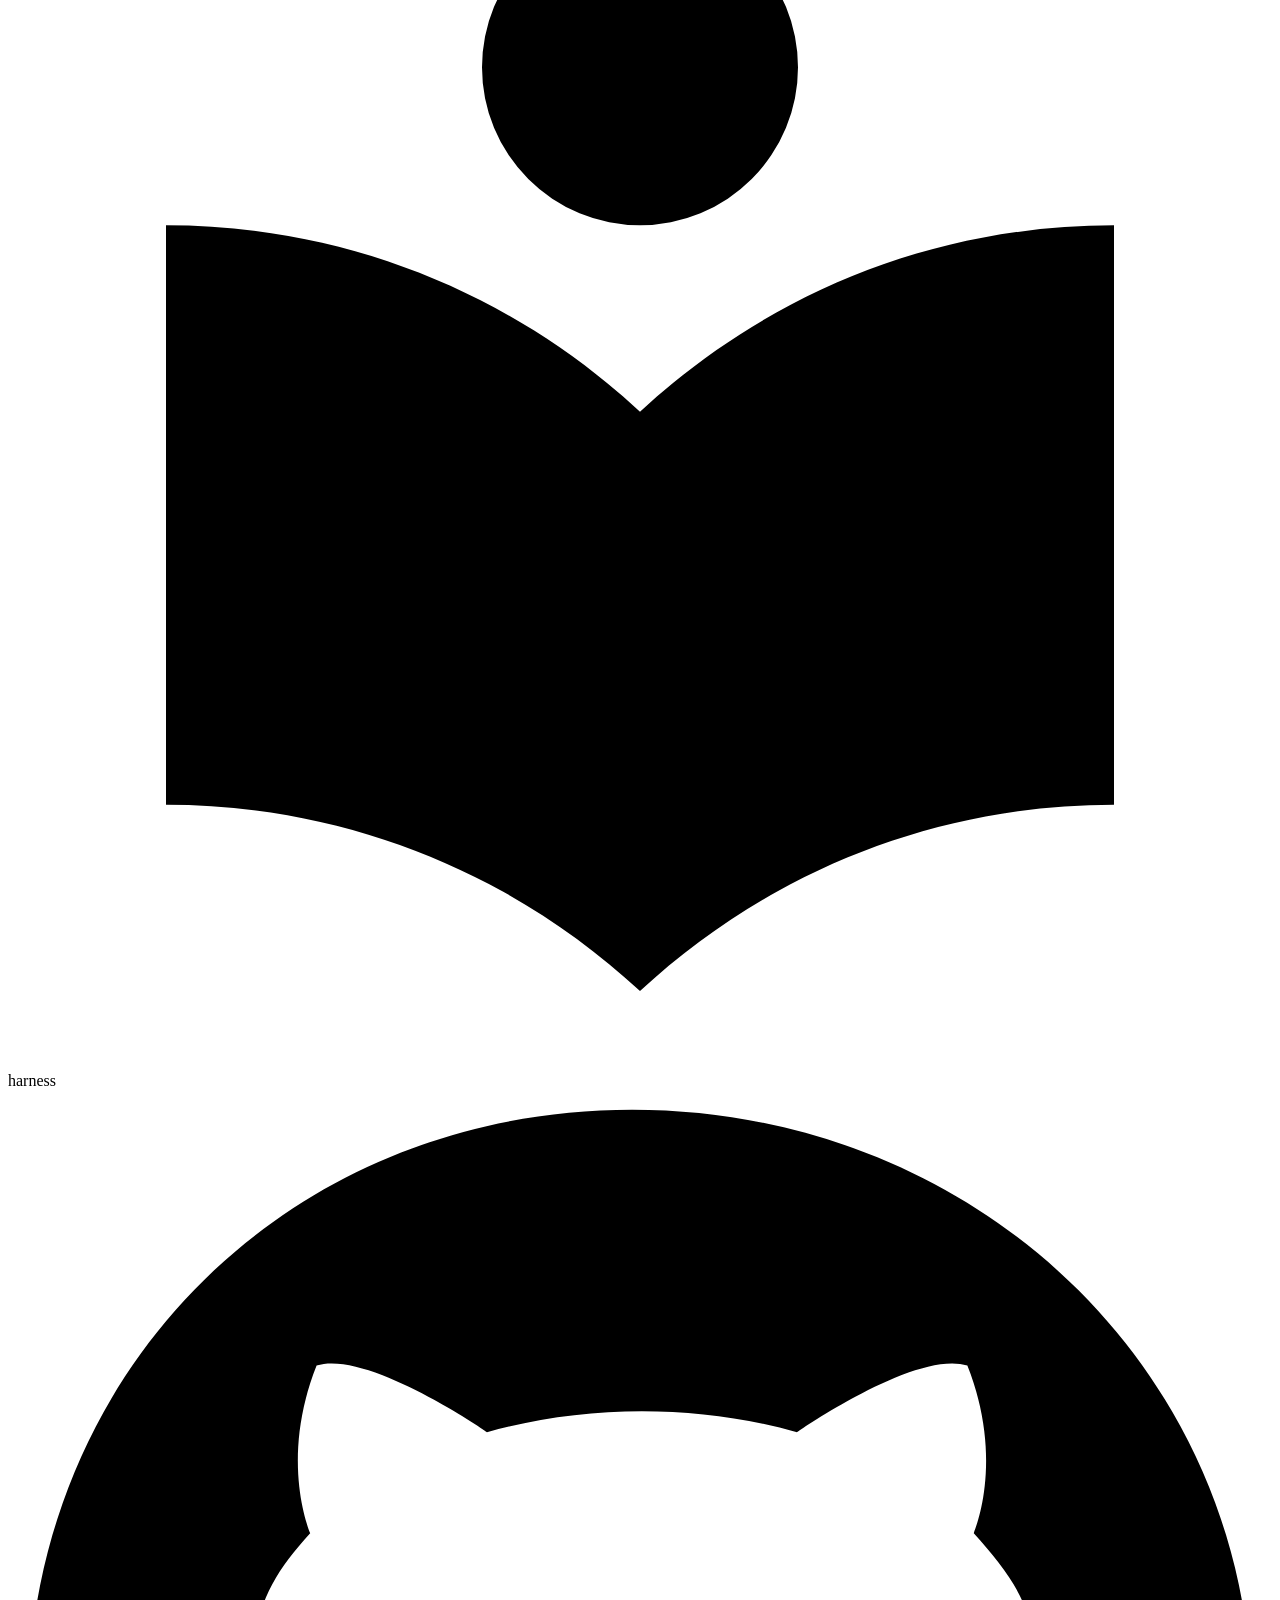
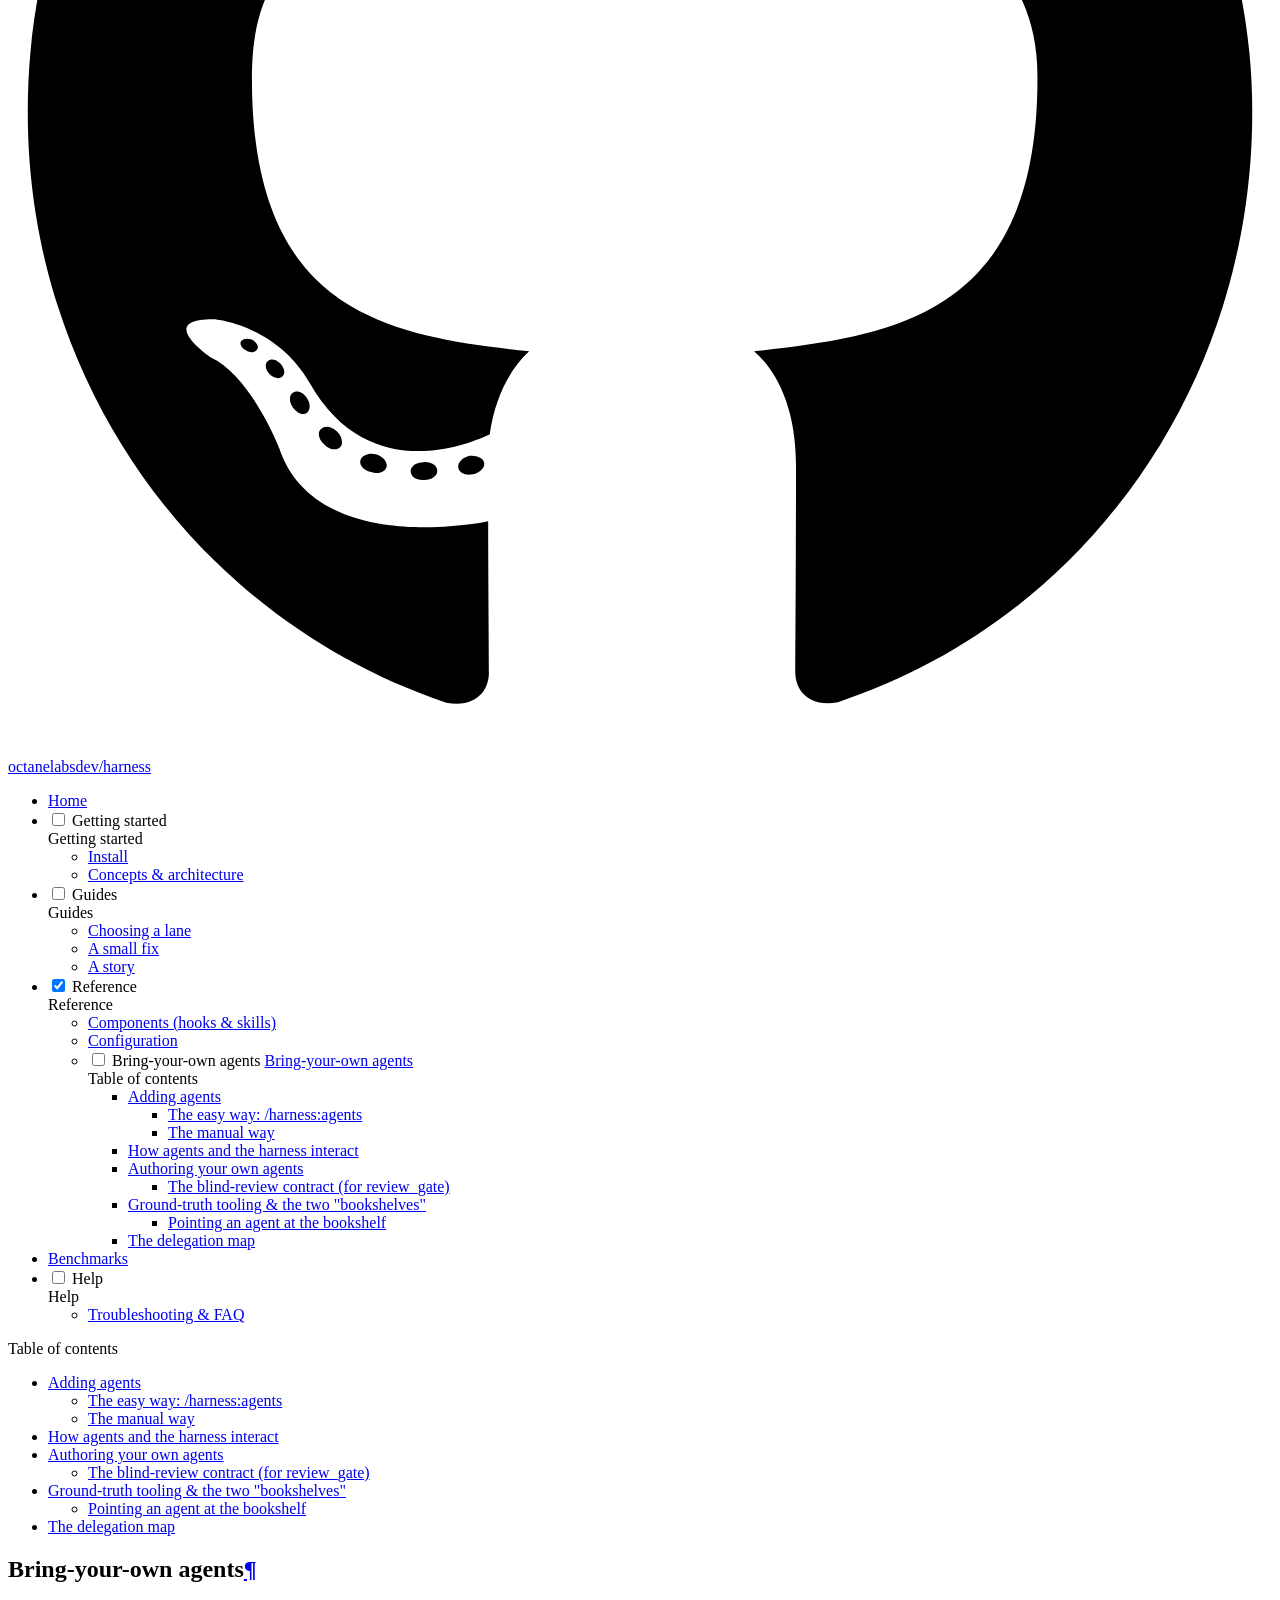
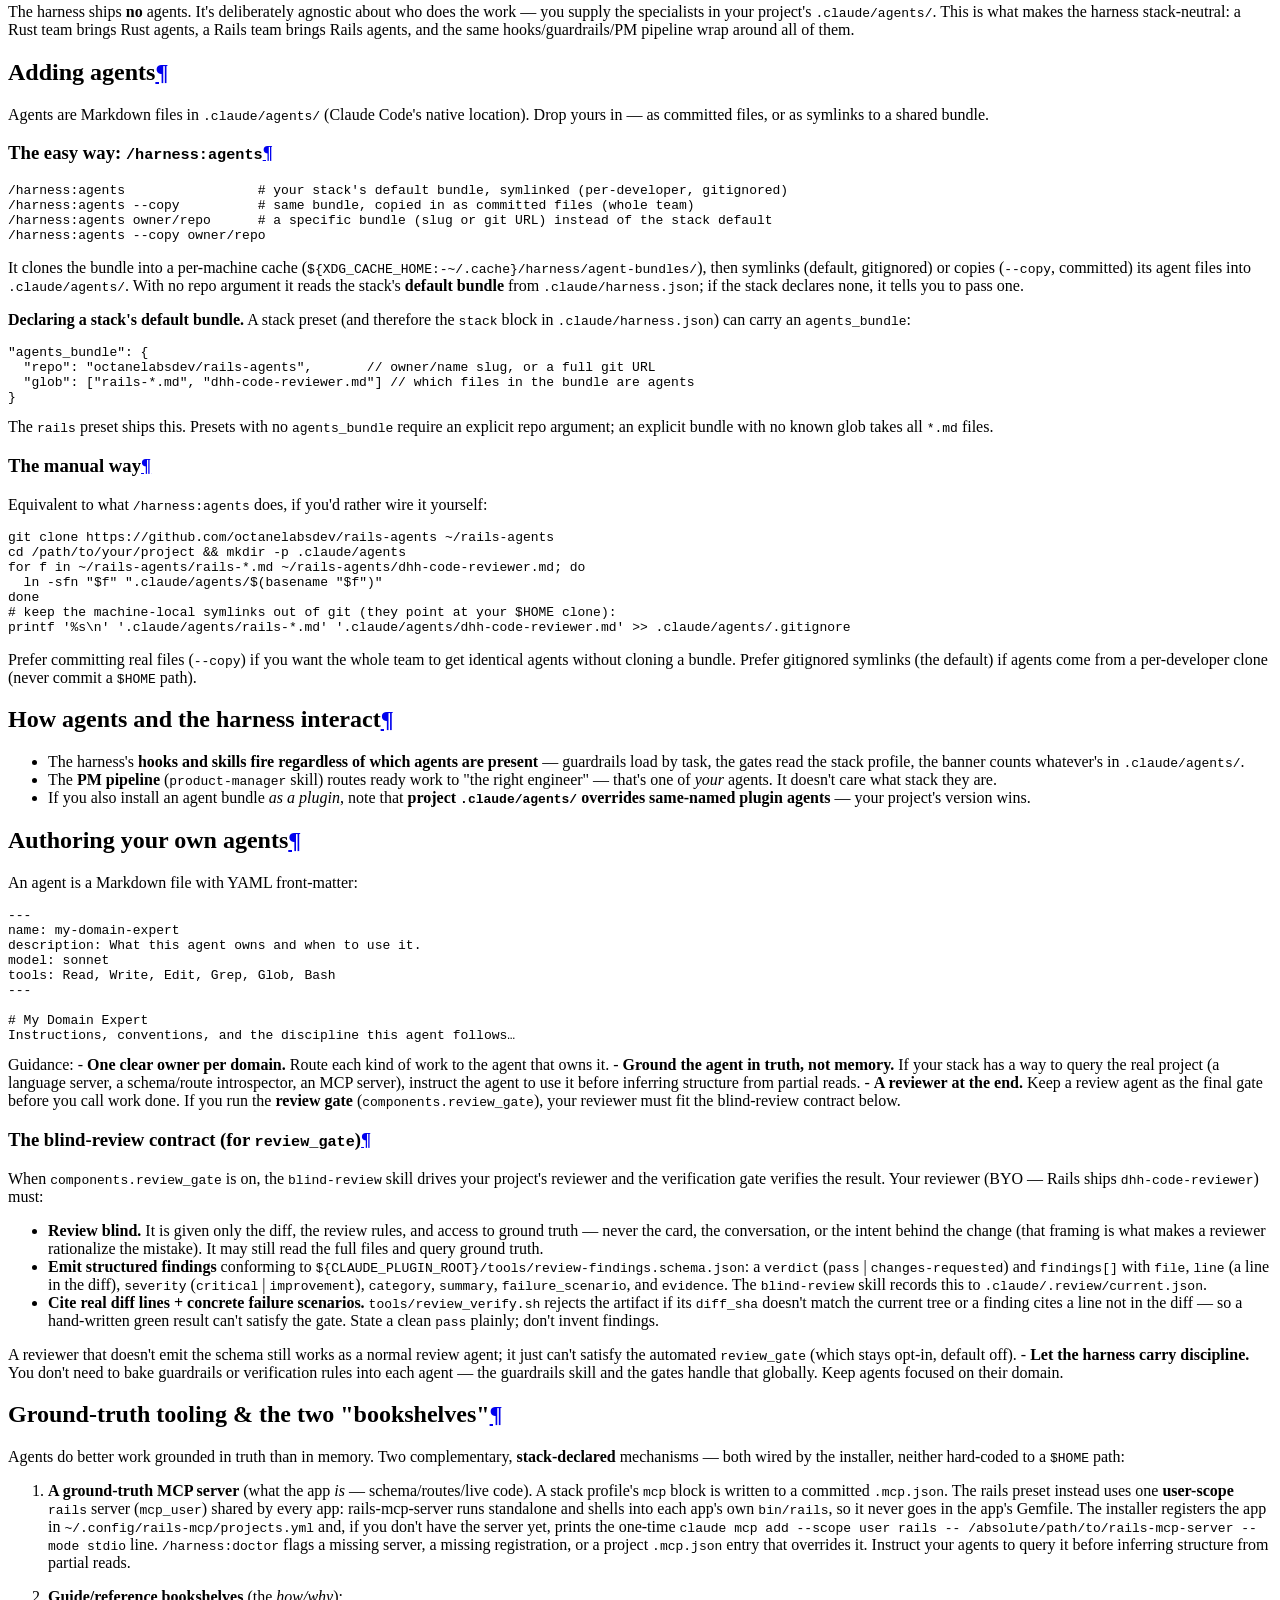
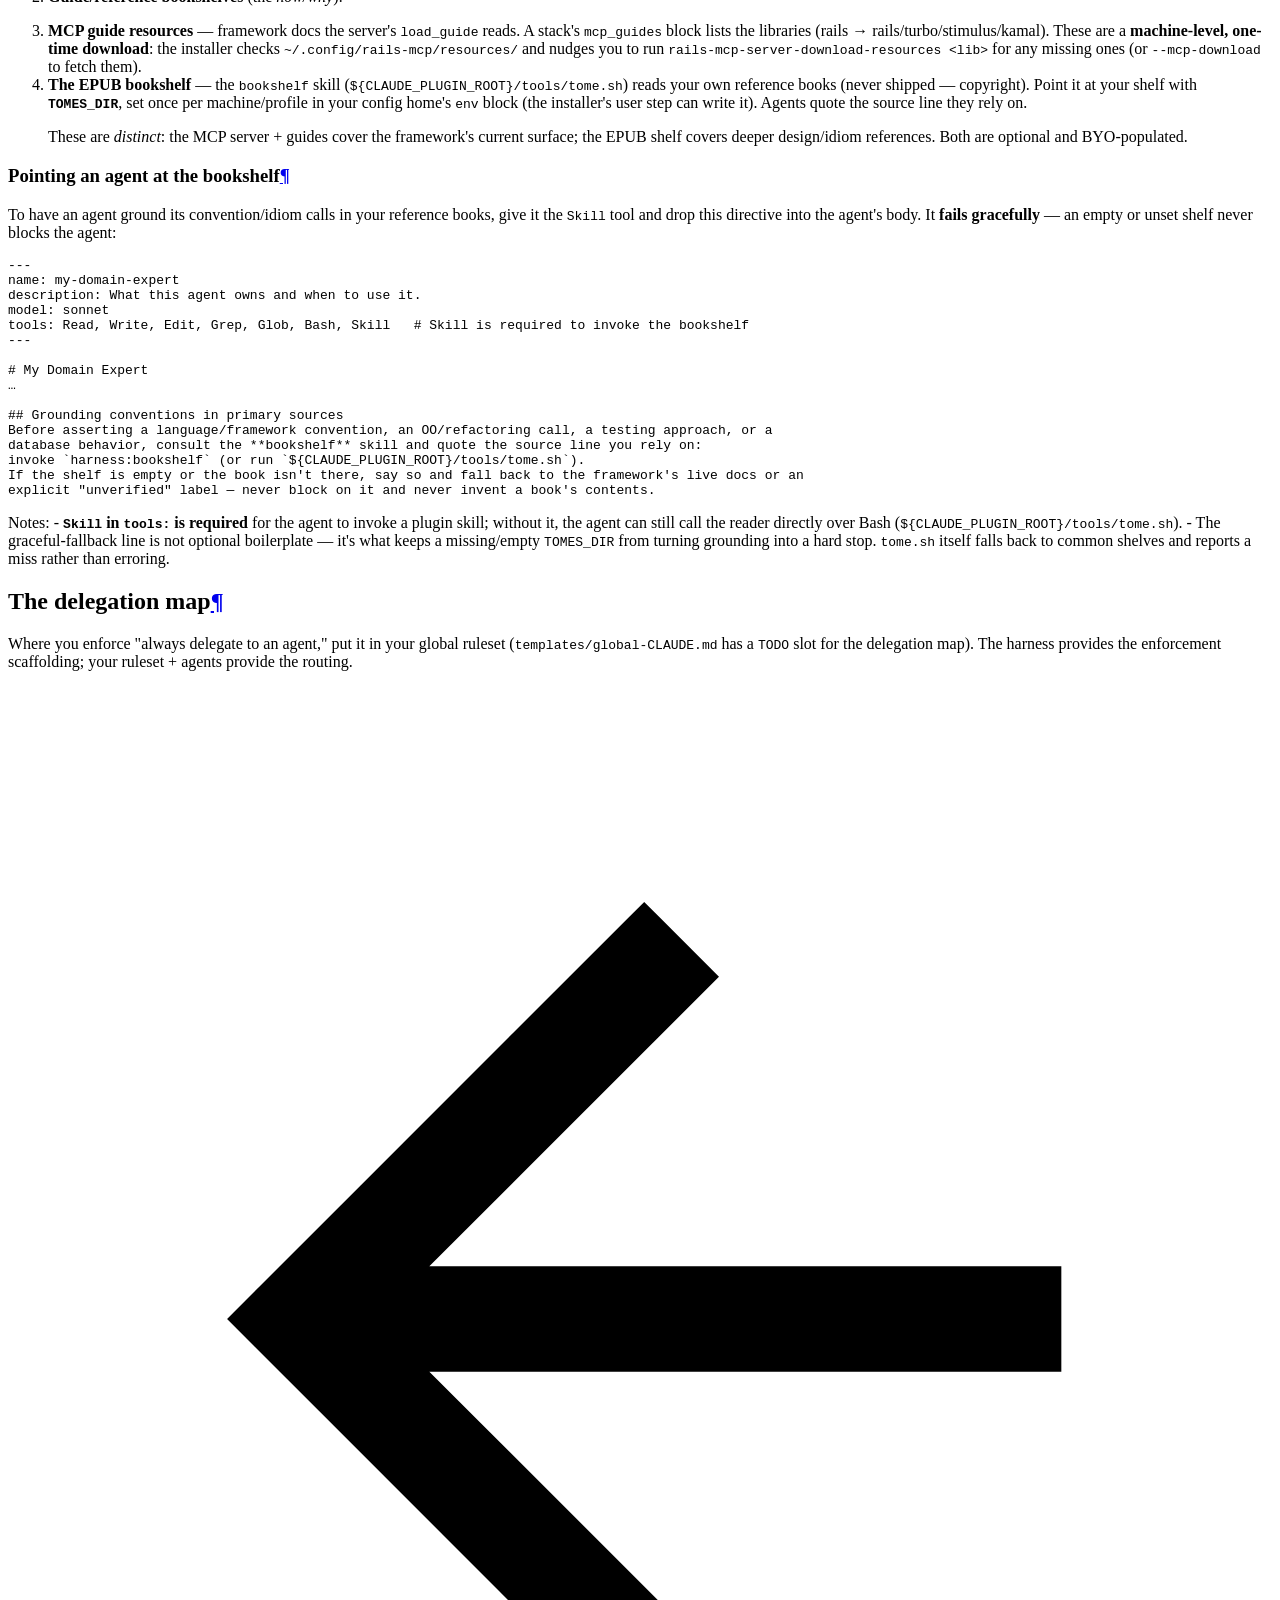
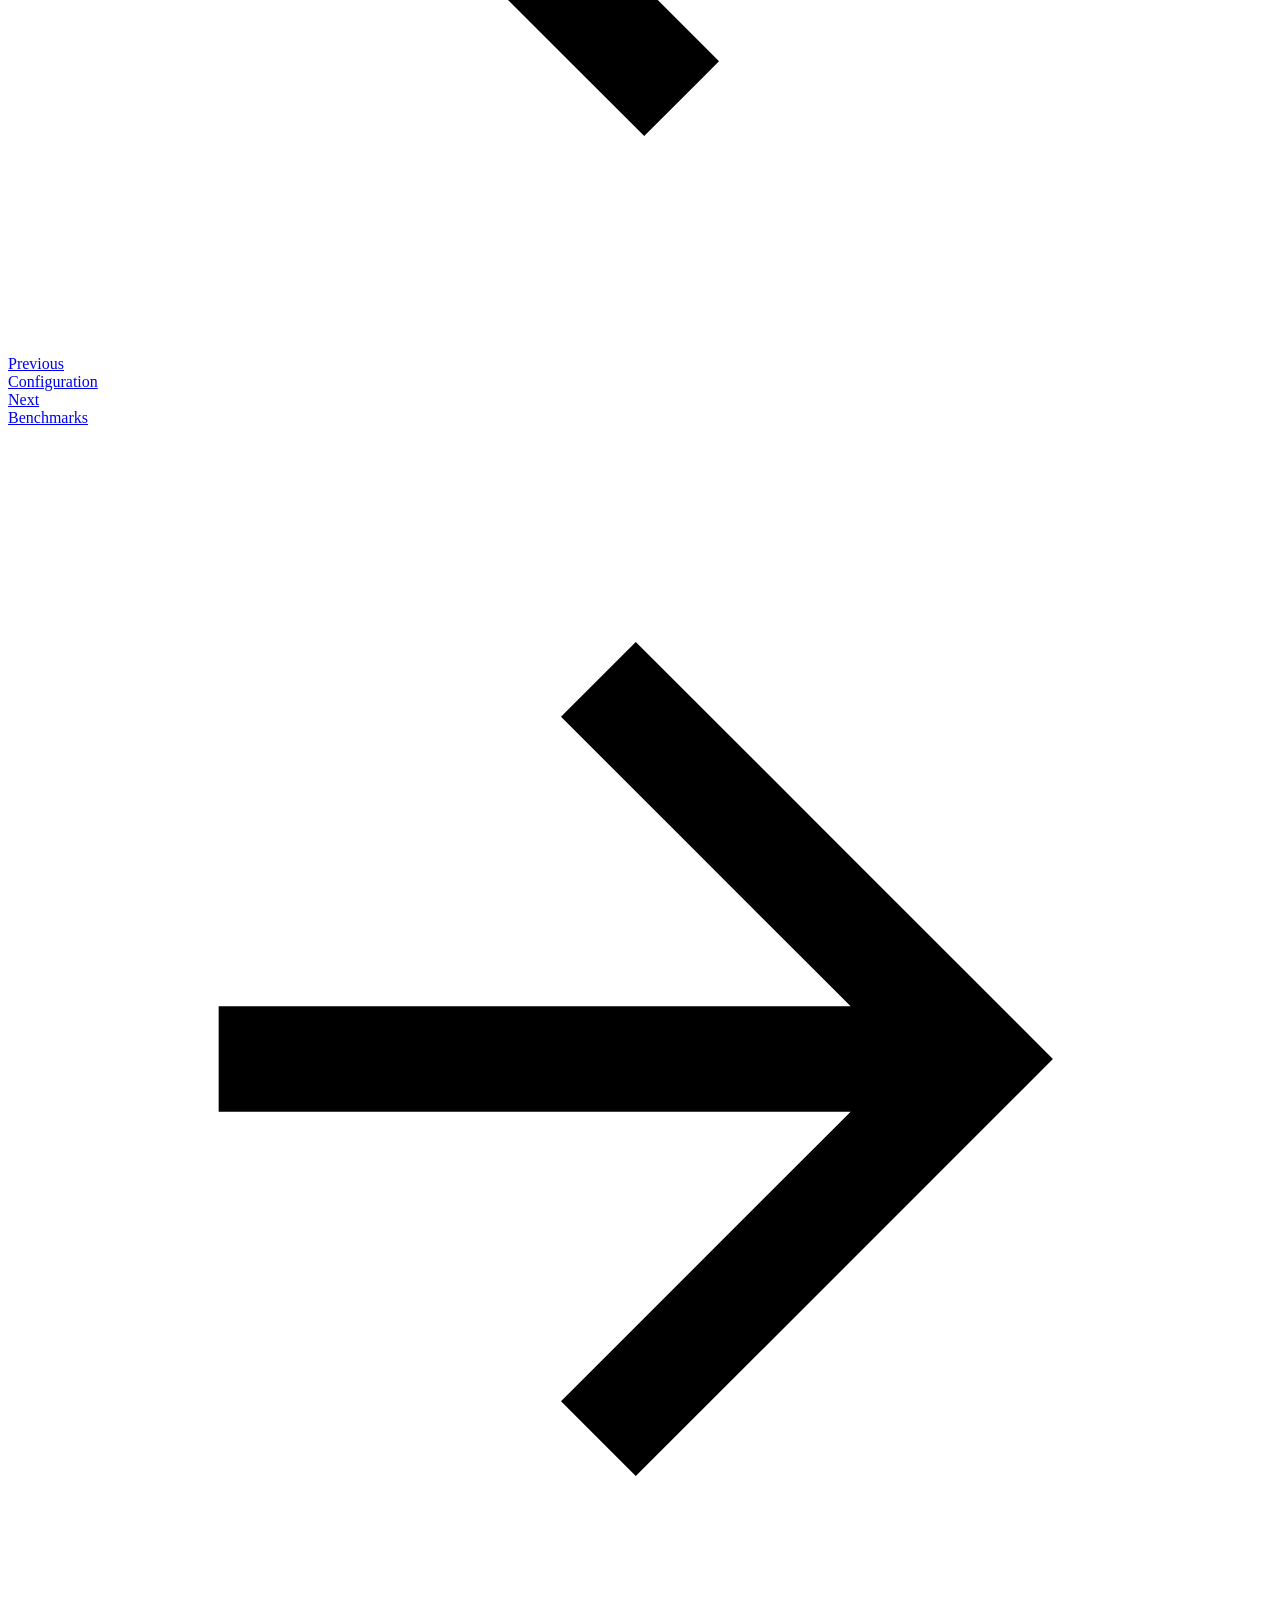
==== commit 9e0dbb8a: "Deploy docs from c63a6c7" ====
--- a/agents/index.html
+++ b/agents/index.html
@@ -16,14 +16,14 @@
         <link rel="prev" href="../configuration/">
       
       
-        <link rel="next" href="../troubleshooting/">
+        <link rel="next" href="../benchmarks/">
       
       
         
       
       
       <link rel="icon" href="../assets/images/favicon.png">
-      <meta name="generator" content="mkdocs-1.6.1, mkdocs-material-9.7.7">
+      <meta name="generator" content="mkdocs-1.6.1, mkdocs-material-9.8.0">
     
     
       
@@ -31,10 +31,10 @@
       
     
     
-      <link rel="stylesheet" href="../assets/stylesheets/main.ec1eaa64.min.css">
-      
-        
-        <link rel="stylesheet" href="../assets/stylesheets/palette.ab4e12ef.min.css">
+      <link rel="stylesheet" href="../assets/stylesheets/main.57a0d79d.min.css">
+      
+        
+        <link rel="stylesheet" href="../assets/stylesheets/palette.fb2fffe2.min.css">
       
       
 
@@ -54,6 +54,8 @@
     
     
       <link rel="stylesheet" href="../stylesheets/syntax.css">
+    
+      <link rel="stylesheet" href="../stylesheets/benchmarks.css">
     
     <script>__md_scope=new URL("..",location),__md_hash=e=>[...e].reduce(((e,_)=>(e<<5)-e+_.charCodeAt(0)),0),__md_get=(e,_=localStorage,t=__md_scope)=>JSON.parse(_.getItem(t.pathname+"."+e)),__md_set=(e,_,t=localStorage,a=__md_scope)=>{try{t.setItem(a.pathname+"."+e,JSON.stringify(_))}catch(e){}}</script>
     
@@ -857,6 +859,33 @@
   
   
   
+    <li class="md-nav__item">
+      <a href="../benchmarks/" class="md-nav__link">
+        
+  
+  
+  <span class="md-ellipsis">
+    
+  
+    Benchmarks
+  
+
+    
+  </span>
+  
+  
+
+      </a>
+    </li>
+  
+
+    
+      
+      
+  
+  
+  
+  
     
     
     
@@ -871,10 +900,10 @@
       
         
         
-        <input class="md-nav__toggle md-toggle " type="checkbox" id="__nav_5" >
+        <input class="md-nav__toggle md-toggle " type="checkbox" id="__nav_6" >
         
           
-          <label class="md-nav__link" for="__nav_5" id="__nav_5_label" tabindex="">
+          <label class="md-nav__link" for="__nav_6" id="__nav_6_label" tabindex="">
             
   
   
@@ -892,8 +921,8 @@
             <span class="md-nav__icon md-icon"></span>
           </label>
         
-        <nav class="md-nav" data-md-level="1" aria-labelledby="__nav_5_label" aria-expanded="false">
-          <label class="md-nav__title" for="__nav_5">
+        <nav class="md-nav" data-md-level="1" aria-labelledby="__nav_6_label" aria-expanded="false">
+          <label class="md-nav__title" for="__nav_6">
             <span class="md-nav__icon md-icon"></span>
             
   
@@ -1302,13 +1331,13 @@
         
         
           
-          <a href="../troubleshooting/" class="md-footer__link md-footer__link--next" aria-label="Next: Troubleshooting &amp; FAQ">
+          <a href="../benchmarks/" class="md-footer__link md-footer__link--next" aria-label="Next: Benchmarks">
             <div class="md-footer__title">
               <span class="md-footer__direction">
                 Next
               </span>
               <div class="md-ellipsis">
-                Troubleshooting & FAQ
+                Benchmarks
               </div>
             </div>
             <div class="md-footer__button md-icon">
@@ -1365,10 +1394,10 @@
     
       
       
-      <script id="__config" type="application/json">{"annotate": null, "base": "..", "features": ["navigation.instant", "navigation.tracking", "navigation.top", "navigation.sections", "navigation.footer", "toc.follow", "search.suggest", "search.highlight", "content.code.copy", "content.code.annotate"], "search": "../assets/javascripts/workers/search.2c215733.min.js", "tags": null, "translations": {"clipboard.copied": "Copied to clipboard", "clipboard.copy": "Copy to clipboard", "search.result.more.one": "1 more on this page", "search.result.more.other": "# more on this page", "search.result.none": "No matching documents", "search.result.one": "1 matching document", "search.result.other": "# matching documents", "search.result.placeholder": "Type to start searching", "search.result.term.missing": "Missing", "select.version": "Select version"}, "version": null}</script>
-    
-    
-      <script src="../assets/javascripts/bundle.d7400e89.min.js"></script>
+      <script id="__config" type="application/json">{"annotate": null, "base": "..", "features": ["navigation.instant", "navigation.tracking", "navigation.top", "navigation.sections", "navigation.footer", "toc.follow", "search.suggest", "search.highlight", "content.code.copy", "content.code.annotate"], "search": "../assets/javascripts/workers/search.a7633da7.min.js", "tags": null, "translations": {"clipboard.copied": "Copied to clipboard", "clipboard.copy": "Copy to clipboard", "search.result.more.one": "1 more on this page", "search.result.more.other": "# more on this page", "search.result.none": "No matching documents", "search.result.one": "1 matching document", "search.result.other": "# matching documents", "search.result.placeholder": "Type to start searching", "search.result.term.missing": "Missing", "select.version": "Select version"}, "version": null}</script>
+    
+    
+      <script src="../assets/javascripts/bundle.c21346df.min.js"></script>
       
     
   </body>
--- a/assets/stylesheets/main.57a0d79d.min.css
+++ b/assets/stylesheets/main.57a0d79d.min.css
@@ -0,0 +1,6 @@
+@charset "UTF-8";html{box-sizing:border-box;-webkit-text-size-adjust:none;-moz-text-size-adjust:none;text-size-adjust:none}*,:after,:before{box-sizing:inherit}@media(prefers-reduced-motion){*,:after,:before{transition:none!important}}body{margin:0;-webkit-font-smoothing:antialiased;-moz-osx-font-smoothing:grayscale;--md-text-font-family:var(--md-text-font, _),
+    -apple-system, BlinkMacSystemFont, Helvetica, Arial, sans-serif;--md-code-font-family:var(--md-code-font, _),
+    SFMono-Regular, Consolas, Menlo, monospace}.md-typeset code:not(.focus-visible),a,button,input,label{-webkit-tap-highlight-color:transparent}a{color:inherit;text-decoration:none}hr{box-sizing:initial;display:block;height:.05rem;padding:0;overflow:visible;border:0}small{font-size:80%}sub,sup{line-height:1em}img{border-style:none}table{border-spacing:0;border-collapse:initial}td,th{font-weight:400;vertical-align:top}button{padding:0;margin:0;font-family:inherit;font-size:inherit;background:#0000;border:0}input{border:0;outline:none}:root{--md-primary-fg-color:#4051b5;--md-primary-fg-color--light:#5d6cc0;--md-primary-fg-color--dark:#303fa1;--md-primary-bg-color:#fff;--md-primary-bg-color--light:#ffffffb3;--md-accent-fg-color:#526cfe;--md-accent-fg-color--transparent:#526cfe1a;--md-accent-bg-color:#fff;--md-accent-bg-color--light:#ffffffb3;--md-typeset-table-sort-icon:url("data:image/svg+xml;charset=utf-8,<svg xmlns='http://www.w3.org/2000/svg' viewBox='0 0 24 24'><path d='m18 21-4-4h3V7h-3l4-4 4 4h-3v10h3M2 19v-2h10v2M2 13v-2h7v2M2 7V5h4v2z'/></svg>");--md-typeset-table-sort-icon--asc:url("data:image/svg+xml;charset=utf-8,<svg xmlns='http://www.w3.org/2000/svg' viewBox='0 0 24 24'><path d='M19 17h3l-4 4-4-4h3V3h2M2 17h10v2H2M6 5v2H2V5m0 6h7v2H2z'/></svg>");--md-typeset-table-sort-icon--desc:url("data:image/svg+xml;charset=utf-8,<svg xmlns='http://www.w3.org/2000/svg' viewBox='0 0 24 24'><path d='M19 7h3l-4-4-4 4h3v14h2M2 17h10v2H2M6 5v2H2V5m0 6h7v2H2z'/></svg>")}[data-md-color-scheme=default]{color-scheme:light}[data-md-color-scheme=default] img[src$="#gh-dark-mode-only"],[data-md-color-scheme=default] img[src$="#only-dark"]{display:none}:root,[data-md-color-scheme=default]{--md-hue:225deg;--md-default-fg-color:#000000de;--md-default-fg-color--light:#0000008a;--md-default-fg-color--lighter:#00000052;--md-default-fg-color--lightest:#00000012;--md-default-bg-color:#fff;--md-default-bg-color--light:#ffffffb3;--md-default-bg-color--lighter:#ffffff4d;--md-default-bg-color--lightest:#ffffff1f;--md-code-fg-color:#36464e;--md-code-bg-color:#f5f5f5;--md-code-bg-color--light:#f5f5f5b3;--md-code-bg-color--lighter:#f5f5f54d;--md-code-hl-color:#4287ff;--md-code-hl-color--light:#4287ff1a;--md-code-hl-number-color:#d52a2a;--md-code-hl-special-color:#db1457;--md-code-hl-function-color:#a846b9;--md-code-hl-constant-color:#6e59d9;--md-code-hl-keyword-color:#3f6ec6;--md-code-hl-string-color:#1c7d4d;--md-code-hl-name-color:var(--md-code-fg-color);--md-code-hl-operator-color:var(--md-default-fg-color--light);--md-code-hl-punctuation-color:var(--md-default-fg-color--light);--md-code-hl-comment-color:var(--md-default-fg-color--light);--md-code-hl-generic-color:var(--md-default-fg-color--light);--md-code-hl-variable-color:var(--md-default-fg-color--light);--md-typeset-color:var(--md-default-fg-color);--md-typeset-a-color:var(--md-primary-fg-color);--md-typeset-del-color:#f5503d26;--md-typeset-ins-color:#0bd57026;--md-typeset-kbd-color:#fafafa;--md-typeset-kbd-accent-color:#fff;--md-typeset-kbd-border-color:#b8b8b8;--md-typeset-mark-color:#ffff0080;--md-typeset-table-color:#0000001f;--md-typeset-table-color--light:#00000009;--md-admonition-fg-color:var(--md-default-fg-color);--md-admonition-bg-color:var(--md-default-bg-color);--md-warning-fg-color:#000000de;--md-warning-bg-color:#ff9;--md-footer-fg-color:#fff;--md-footer-fg-color--light:#ffffffb3;--md-footer-fg-color--lighter:#ffffff73;--md-footer-bg-color:#000000de;--md-footer-bg-color--dark:#00000052;--md-shadow-z1:0 0.2rem 0.5rem #0000000d,
+    0 0 0.05rem #0000001a;--md-shadow-z2:0 0.2rem 0.5rem #0000001a,
+    0 0 0.05rem #00000040;--md-shadow-z3:0 0.2rem 0.5rem #0003,
+    0 0 0.05rem #00000059}.md-icon svg{display:block;width:1.2rem;height:1.2rem;fill:currentcolor}aside,body,input{font-family:var(--md-text-font-family);font-feature-settings:"kern","liga";color:var(--md-typeset-color)}code,kbd,pre{font-family:var(--md-code-font-family);font-feature-settings:"kern"}.md-typeset{font-size:.8rem;line-height:1.6;overflow-wrap:break-word;-webkit-print-color-adjust:exact;color-adjust:exact}@media print{.md-typeset{font-size:.68rem}.md-typeset code,.md-typeset kbd,.md-typeset pre{white-space:pre-wrap}}.md-typeset blockquote,.md-typeset dl,.md-typeset figure,.md-typeset ol,.md-typeset pre,.md-typeset ul{margin-top:1em;margin-bottom:1em}.md-typeset h1{margin:0 0 1.25em;font-size:2em;line-height:1.3;color:var(--md-default-fg-color--light)}.md-typeset h1,.md-typeset h2{font-weight:300;letter-spacing:-.01em}.md-typeset h2{margin:1.6em 0 .64em;font-size:1.5625em;line-height:1.4}.md-typeset h3{margin:1.6em 0 .8em;font-size:1.25em;font-weight:400;line-height:1.5;letter-spacing:-.01em}.md-typeset h2+h3{margin-top:.8em}.md-typeset h4{margin:1em 0;font-weight:700;letter-spacing:-.01em}.md-typeset h5,.md-typeset h6{margin:1.25em 0;font-size:.8em;font-weight:700;color:var(--md-default-fg-color--light);letter-spacing:-.01em}.md-typeset h5{text-transform:uppercase}.md-typeset h5 code{text-transform:none}.md-typeset hr{display:flow-root;margin:1.5em 0;border-bottom:.05rem solid var(--md-default-fg-color--lightest)}.md-typeset a{color:var(--md-typeset-a-color);word-break:break-word}.md-typeset a,.md-typeset a:before{transition:color 125ms}.md-typeset a:focus,.md-typeset a:hover{color:var(--md-accent-fg-color)}.md-typeset a:focus code,.md-typeset a:hover code{color:var(--md-accent-fg-color);background-color:var(--md-accent-fg-color--transparent)}.md-typeset a code{color:var(--md-typeset-a-color)}.md-typeset a.focus-visible{outline-color:var(--md-accent-fg-color);outline-offset:.2rem}.md-typeset code,.md-typeset kbd,.md-typeset pre{font-variant-ligatures:none;color:var(--md-code-fg-color);direction:ltr;transition:background-color 125ms}.md-typeset code{padding:0 .2941176471em;font-size:.85em;word-break:break-word;background-color:var(--md-code-bg-color);border-radius:.1rem;-webkit-box-decoration-break:clone;box-decoration-break:clone;transition:color 125ms,background-color 125ms}.md-typeset code:not(.focus-visible){outline:none}.md-typeset pre{position:relative;display:flow-root;line-height:1.4}.md-typeset pre>code{display:block;padding:.7720588235em 1.1764705882em;margin:0;overflow:auto;word-break:normal;touch-action:auto;scrollbar-color:var(--md-default-fg-color--lighter) #0000;scrollbar-width:thin;outline-color:var(--md-accent-fg-color);box-shadow:none;-webkit-box-decoration-break:slice;box-decoration-break:slice}.md-typeset pre>code:hover{scrollbar-color:var(--md-accent-fg-color) #0000}.md-typeset pre>code::-webkit-scrollbar{width:.2rem;height:.2rem}.md-typeset pre>code::-webkit-scrollbar-thumb{background-color:var(--md-default-fg-color--lighter)}.md-typeset pre>code::-webkit-scrollbar-thumb:hover{background-color:var(--md-accent-fg-color)}.md-typeset kbd{display:inline-block;padding:0 .6666666667em;font-size:.75em;color:var(--md-default-fg-color);word-break:break-word;vertical-align:text-top;background-color:var(--md-typeset-kbd-color);border-radius:.1rem;box-shadow:0 .1rem 0 .05rem var(--md-typeset-kbd-border-color),0 .1rem 0 var(--md-typeset-kbd-border-color),0 -.1rem .2rem var(--md-typeset-kbd-accent-color) inset}.md-typeset mark{color:inherit;word-break:break-word;background-color:var(--md-typeset-mark-color);-webkit-box-decoration-break:clone;box-decoration-break:clone}.md-typeset abbr{text-decoration:none;cursor:help}.md-typeset [data-preview],.md-typeset abbr{border-bottom:.05rem dotted var(--md-default-fg-color--light)}.md-typeset small{opacity:.75}[dir=ltr] .md-typeset sub,[dir=ltr] .md-typeset sup{margin-left:.078125em}[dir=rtl] .md-typeset sub,[dir=rtl] .md-typeset sup{margin-right:.078125em}[dir=ltr] .md-typeset blockquote{padding-left:.6rem;border-left:.2rem solid var(--md-default-fg-color--lighter)}[dir=rtl] .md-typeset blockquote{padding-right:.6rem;border-right:.2rem solid var(--md-default-fg-color--lighter)}.md-typeset blockquote{margin-left:0;margin-right:0;color:var(--md-default-fg-color--light)}.md-typeset ul{list-style-type:disc}.md-typeset ul[type]{list-style-type:revert-layer}[dir=ltr] .md-typeset ol,[dir=ltr] .md-typeset ol li ol,[dir=ltr] .md-typeset ol li ul,[dir=ltr] .md-typeset ul,[dir=ltr] .md-typeset ul li ol,[dir=ltr] .md-typeset ul li ul{margin-left:.625em}[dir=rtl] .md-typeset ol,[dir=rtl] .md-typeset ol li ol,[dir=rtl] .md-typeset ol li ul,[dir=rtl] .md-typeset ul,[dir=rtl] .md-typeset ul li ol,[dir=rtl] .md-typeset ul li ul{margin-right:.625em}.md-typeset ol,.md-typeset ul{padding:0}.md-typeset ol:not([hidden]),.md-typeset ul:not([hidden]){display:flow-root}.md-typeset ol ol,.md-typeset ul ol{list-style-type:lower-alpha}.md-typeset ol ol ol,.md-typeset ul ol ol{list-style-type:lower-roman}.md-typeset ol ol ol ol,.md-typeset ul ol ol ol{list-style-type:upper-alpha}.md-typeset ol ol ol ol ol,.md-typeset ul ol ol ol ol{list-style-type:upper-roman}.md-typeset ol[type],.md-typeset ul[type]{list-style-type:revert-layer}[dir=ltr] .md-typeset ol li,[dir=ltr] .md-typeset ul li{margin-left:1.25em}[dir=rtl] .md-typeset ol li,[dir=rtl] .md-typeset ul li{margin-right:1.25em}.md-typeset ol li,.md-typeset ul li{margin-bottom:.5em}.md-typeset ol li blockquote,.md-typeset ol li p,.md-typeset ul li blockquote,.md-typeset ul li p{margin:.5em 0}.md-typeset ol li:last-child,.md-typeset ul li:last-child{margin-bottom:0}.md-typeset ol li ol,.md-typeset ol li ul,.md-typeset ul li ol,.md-typeset ul li ul{margin-top:.5em;margin-bottom:.5em}[dir=ltr] .md-typeset dd{margin-left:1.875em}[dir=rtl] .md-typeset dd{margin-right:1.875em}.md-typeset dd{margin-top:1em;margin-bottom:1.5em}.md-typeset img,.md-typeset svg,.md-typeset video{max-width:100%;height:auto}.md-typeset img[align=left]{margin:1em 1em 1em 0}.md-typeset img[align=right]{margin:1em 0 1em 1em}.md-typeset img[align]:only-child{margin-top:0}.md-typeset figure{display:flow-root;width:fit-content;max-width:100%;margin:1em auto;text-align:center}.md-typeset figure img{display:block;margin:0 auto}.md-typeset figcaption{max-width:24rem;margin:1em auto;font-style:italic}.md-typeset iframe{max-width:100%}.md-typeset table:not([class]){display:inline-block;max-width:100%;overflow:auto;font-size:.64rem;touch-action:auto;background-color:var(--md-default-bg-color);border:.05rem solid var(--md-typeset-table-color);border-radius:.1rem}@media print{.md-typeset table:not([class]){display:table}}.md-typeset table:not([class])+*{margin-top:1.5em}.md-typeset table:not([class]) td>:first-child,.md-typeset table:not([class]) th>:first-child{margin-top:0}.md-typeset table:not([class]) td>:last-child,.md-typeset table:not([class]) th>:last-child{margin-bottom:0}.md-typeset table:not([class]) td:not([align]),.md-typeset table:not([class]) th:not([align]){text-align:left}[dir=rtl] .md-typeset table:not([class]) td:not([align]),[dir=rtl] .md-typeset table:not([class]) th:not([align]){text-align:right}.md-typeset table:not([class]) th{min-width:5rem;padding:.9375em 1.25em;font-weight:700;vertical-align:top}.md-typeset table:not([class]) td{padding:.9375em 1.25em;vertical-align:top;border-top:.05rem solid var(--md-typeset-table-color)}.md-typeset table:not([class]) tbody tr{transition:background-color 125ms}.md-typeset table:not([class]) tbody tr:hover{background-color:var(--md-typeset-table-color--light);box-shadow:0 .05rem 0 var(--md-default-bg-color) inset}.md-typeset table:not([class]) a{word-break:normal}.md-typeset table th[role=columnheader]{cursor:pointer}[dir=ltr] .md-typeset table th[role=columnheader]:after{margin-left:.5em}[dir=rtl] .md-typeset table th[role=columnheader]:after{margin-right:.5em}.md-typeset table th[role=columnheader]:after{display:inline-block;width:1.2em;height:1.2em;vertical-align:text-bottom;content:"";-webkit-mask-image:var(--md-typeset-table-sort-icon);mask-image:var(--md-typeset-table-sort-icon);-webkit-mask-repeat:no-repeat;mask-repeat:no-repeat;-webkit-mask-size:contain;mask-size:contain;transition:background-color 125ms}.md-typeset table th[role=columnheader]:hover:after{background-color:var(--md-default-fg-color--lighter)}.md-typeset table th[role=columnheader][aria-sort=ascending]:after{background-color:var(--md-default-fg-color--light);-webkit-mask-image:var(--md-typeset-table-sort-icon--asc);mask-image:var(--md-typeset-table-sort-icon--asc)}.md-typeset table th[role=columnheader][aria-sort=descending]:after{background-color:var(--md-default-fg-color--light);-webkit-mask-image:var(--md-typeset-table-sort-icon--desc);mask-image:var(--md-typeset-table-sort-icon--desc)}.md-typeset__scrollwrap{margin:1em -.8rem;overflow-x:auto;touch-action:auto}.md-typeset__table{display:inline-block;padding:0 .8rem;margin-bottom:.5em}@media print{.md-typeset__table{display:block}}html .md-typeset__table table{display:table;width:100%;margin:0;overflow:hidden}@media screen and (max-width:44.984375em){.md-content__inner>pre{margin:1em -.8rem}.md-content__inner>pre code{border-radius:0}}.md-typeset .md-author{position:relative;display:block;flex-shrink:0;width:1.6rem;height:1.6rem;overflow:hidden;border-radius:100%;transition:color 125ms,transform 125ms}.md-typeset .md-author img{display:block}.md-typeset .md-author--more{font-size:.6rem;font-weight:700;line-height:1.6rem;color:var(--md-default-fg-color--lighter);text-align:center;background:var(--md-default-fg-color--lightest)}.md-typeset .md-author--long{width:2.4rem;height:2.4rem}.md-typeset a.md-author{transform:scale(1)}.md-typeset a.md-author img{filter:grayscale(100%) opacity(75%);border-radius:100%;transition:filter 125ms}.md-typeset a.md-author:focus,.md-typeset a.md-author:hover{z-index:1;transform:scale(1.1)}.md-typeset a.md-author:focus img,.md-typeset a.md-author:hover img{filter:grayscale(0)}.md-banner{overflow:auto;color:var(--md-footer-fg-color);background-color:var(--md-footer-bg-color)}@media print{.md-banner{display:none}}.md-banner--warning{color:var(--md-warning-fg-color);background-color:var(--md-warning-bg-color)}.md-banner__inner{padding:0 .8rem;margin:.6rem auto;font-size:.7rem}[dir=ltr] .md-banner__button{float:right}[dir=rtl] .md-banner__button{float:left}.md-banner__button{color:inherit;cursor:pointer;transition:opacity .25s}.no-js .md-banner__button{display:none}.md-banner__button:hover{opacity:.7}html{height:100%;overflow-x:hidden;font-size:125%}@media screen and (min-width:100em){html{font-size:137.5%}}@media screen and (min-width:125em){html{font-size:150%}}body{position:relative;display:flex;flex-direction:column;width:100%;min-height:100%;font-size:.5rem;background-color:var(--md-default-bg-color)}@media print{body{display:block}}@media screen and (max-width:59.984375em){body[data-md-scrolllock]{position:fixed}}.md-grid{max-width:61rem;margin-left:auto;margin-right:auto}.md-container{display:flex;flex-grow:1;flex-direction:column}@media print{.md-container{display:block}}.md-main{flex-grow:1}.md-main__inner{display:flex;height:100%;margin-top:1.5rem}.md-ellipsis{overflow:hidden;text-overflow:ellipsis}.md-toggle{display:none}.md-option{position:absolute;width:0;height:0;opacity:0}.md-option:checked+label:not([hidden]){display:block}.md-option.focus-visible+label{outline-style:auto;outline-color:var(--md-accent-fg-color)}.md-skip{position:fixed;z-index:-1;padding:.3rem .5rem;margin:.5rem;font-size:.64rem;color:var(--md-default-bg-color);background-color:var(--md-default-fg-color);border-radius:.1rem;outline-color:var(--md-accent-fg-color);opacity:0;transform:translateY(.4rem)}.md-skip:focus{z-index:10;opacity:1;transition:transform .25s cubic-bezier(.4,0,.2,1),opacity 175ms 75ms;transform:translateY(0)}@page{margin:25mm}:root{--md-clipboard-icon:url("data:image/svg+xml;charset=utf-8,<svg xmlns='http://www.w3.org/2000/svg' viewBox='0 0 24 24'><path d='M19 21H8V7h11m0-2H8a2 2 0 0 0-2 2v14a2 2 0 0 0 2 2h11a2 2 0 0 0 2-2V7a2 2 0 0 0-2-2m-3-4H4a2 2 0 0 0-2 2v14h2V3h12z'/></svg>");--md-code-select-icon:url("data:image/svg+xml;charset=utf-8,<svg xmlns='http://www.w3.org/2000/svg' viewBox='0 0 24 24'><path d='M19 19h-4v2h4c1.1 0 2-.9 2-2v-4h-2m0-12h-4v2h4v4h2V5c0-1.1-.9-2-2-2M5 5h4V3H5c-1.1 0-2 .9-2 2v4h2m0 6H3v4c0 1.1.9 2 2 2h4v-2H5zm2-4h2v2H7zm4 0h2v2h-2zm4 0h2v2h-2zM7 7h2v2H7zm4 0h2v2h-2zm4 0h2v2h-2zm-8 8h2v2H7zm4 0h2v2h-2zm4 0h2v2h-2z'/></svg>");--md-code-copy-icon:url("data:image/svg+xml;charset=utf-8,<svg xmlns='http://www.w3.org/2000/svg' viewBox='0 0 24 24'><path d='M19 21H8V7h11m0-2H8a2 2 0 0 0-2 2v14a2 2 0 0 0 2 2h11a2 2 0 0 0 2-2V7a2 2 0 0 0-2-2m-3-4H4a2 2 0 0 0-2 2v14h2V3h12z'/></svg>")}.md-clipboard{z-index:1;width:1.5em;height:1.5em;color:var(--md-default-fg-color--lightest);cursor:pointer;border-radius:.1rem;outline-color:var(--md-accent-fg-color);outline-offset:.1rem;transition:color .25s}@media print{.md-clipboard{display:none}}.md-clipboard:not(.focus-visible){outline:none;-webkit-tap-highlight-color:transparent}:hover>.md-clipboard{color:var(--md-default-fg-color--light)}.md-clipboard:focus,.md-clipboard:hover{color:var(--md-accent-fg-color)}.md-clipboard:after{display:block;width:1.125em;height:1.125em;margin:0 auto;content:"";background-color:currentcolor;-webkit-mask-image:var(--md-clipboard-icon);mask-image:var(--md-clipboard-icon);-webkit-mask-repeat:no-repeat;mask-repeat:no-repeat;-webkit-mask-position:center;mask-position:center;-webkit-mask-size:contain;mask-size:contain}.md-clipboard--inline{cursor:pointer}.md-clipboard--inline code{transition:color .25s,background-color .25s}.md-clipboard--inline:focus code,.md-clipboard--inline:hover code{color:var(--md-accent-fg-color);background-color:var(--md-accent-fg-color--transparent)}.md-typeset .md-code__content{display:grid}.md-code__nav{position:absolute;top:.25em;right:.25em;z-index:1;display:flex;gap:.2rem;padding:.2rem;background-color:var(--md-code-bg-color--lighter);border-radius:.1rem;transition:background-color .25s}:hover>.md-code__nav{background-color:var(--md-code-bg-color--light)}.md-code__button{display:block;width:1.5em;height:1.5em;color:var(--md-default-fg-color--lightest);cursor:pointer;outline-color:var(--md-accent-fg-color);outline-offset:.1rem;transition:color .25s}:hover>*>.md-code__button{color:var(--md-default-fg-color--light)}.md-code__button.focus-visible,.md-code__button:hover{color:var(--md-accent-fg-color)}.md-code__button--active{color:var(--md-default-fg-color)!important}.md-code__button:after{display:block;width:1.125em;height:1.125em;margin:0 auto;content:"";background-color:currentcolor;-webkit-mask-repeat:no-repeat;mask-repeat:no-repeat;-webkit-mask-position:center;mask-position:center;-webkit-mask-size:contain;mask-size:contain}.md-code__button[data-md-type=select]:after{-webkit-mask-image:var(--md-code-select-icon);mask-image:var(--md-code-select-icon)}.md-code__button[data-md-type=copy]:after{-webkit-mask-image:var(--md-code-copy-icon);mask-image:var(--md-code-copy-icon)}@keyframes consent{0%{opacity:0;transform:translateY(100%)}to{opacity:1;transform:translateY(0)}}@keyframes overlay{0%{opacity:0}to{opacity:1}}.md-consent__overlay{position:fixed;top:0;z-index:5;width:100%;height:100%;background-color:#0000008a;-webkit-backdrop-filter:blur(.1rem);backdrop-filter:blur(.1rem);opacity:1;animation:overlay .25s both}.md-consent__inner{position:fixed;bottom:0;z-index:5;width:100%;max-height:100%;padding:0;overflow:auto;background-color:var(--md-default-bg-color);border:0;border-radius:.1rem;box-shadow:0 0 .2rem #0000001a,0 .2rem .4rem #0003;animation:consent .5s cubic-bezier(.1,.7,.1,1) both}.md-consent__form{padding:.8rem}.md-consent__settings{display:none;margin:1em 0}input:checked+.md-consent__settings{display:block}.md-consent__controls{margin-bottom:.8rem}.md-typeset .md-consent__controls .md-button{display:inline}@media screen and (max-width:44.984375em){.md-typeset .md-consent__controls .md-button{display:block;width:100%;margin-top:.4rem;text-align:center}}.md-consent label{cursor:pointer}.md-content{flex-grow:1;min-width:0}.md-content__inner{padding-top:.6rem;margin:0 .8rem 1.2rem}@media screen and (min-width:76.25em){[dir=ltr] .md-sidebar--primary:not([hidden])~.md-content>.md-content__inner,[dir=rtl] .md-sidebar--secondary:not([hidden])~.md-content>.md-content__inner{margin-left:1.2rem}[dir=ltr] .md-sidebar--secondary:not([hidden])~.md-content>.md-content__inner,[dir=rtl] .md-sidebar--primary:not([hidden])~.md-content>.md-content__inner{margin-right:1.2rem}}.md-content__inner:before{display:block;height:.4rem;content:""}.md-content__inner>:last-child{margin-bottom:0}[dir=ltr] .md-content__button{float:right;margin-left:.4rem}[dir=rtl] .md-content__button{float:left;margin-right:.4rem}.md-content__button{padding:0;margin:.4rem 0}@media print{.md-content__button{display:none}}.md-typeset .md-content__button{color:var(--md-default-fg-color--lighter)}.md-content__button svg{display:inline;vertical-align:top}[dir=rtl] .md-content__button svg{transform:scaleX(-1)}[dir=ltr] .md-dialog{right:.8rem}[dir=rtl] .md-dialog{left:.8rem}.md-dialog{position:fixed;bottom:.8rem;z-index:4;min-width:11.1rem;padding:.4rem .6rem;pointer-events:none;background-color:var(--md-default-fg-color);border-radius:.1rem;box-shadow:var(--md-shadow-z3);opacity:0;transition:transform 0s .4s,opacity .4s;transform:translateY(100%)}@media print{.md-dialog{display:none}}.md-dialog--active{pointer-events:auto;opacity:1;transition:transform .4s cubic-bezier(.075,.85,.175,1),opacity .4s;transform:translateY(0)}.md-dialog__inner{font-size:.7rem;color:var(--md-default-bg-color)}.md-feedback{margin:2em 0 1em;text-align:center}.md-feedback fieldset{padding:0;margin:0;border:none}.md-feedback__title{margin:1em auto;font-weight:700}.md-feedback__inner{position:relative}.md-feedback__list{position:relative;display:flex;flex-wrap:wrap;place-content:baseline center}.md-feedback__list:hover .md-icon:not(:disabled){color:var(--md-default-fg-color--lighter)}:disabled .md-feedback__list{min-height:1.8rem}.md-feedback__icon{flex-shrink:0;margin:0 .1rem;color:var(--md-default-fg-color--light);cursor:pointer;transition:color 125ms}.md-feedback__icon:not(:disabled).md-icon:hover{color:var(--md-accent-fg-color)}.md-feedback__icon:disabled{color:var(--md-default-fg-color--lightest);pointer-events:none}.md-feedback__note{position:relative;opacity:0;transition:transform .4s cubic-bezier(.1,.7,.1,1),opacity .15s;transform:translateY(.4rem)}.md-feedback__note>*{max-width:16rem;margin:0 auto}:disabled .md-feedback__note{opacity:1;transform:translateY(0)}@media print{.md-feedback,.md-footer{display:none}}.md-footer{color:var(--md-footer-fg-color);background-color:var(--md-footer-bg-color)}.md-footer__inner{justify-content:space-between;padding:.2rem;overflow:auto}.md-footer__inner:not([hidden]){display:flex}.md-footer__link{display:flex;flex-grow:.01;align-items:end;max-width:100%;margin-top:1rem;margin-bottom:.4rem;overflow:hidden;outline-color:var(--md-accent-fg-color);transition:opacity .25s}.md-footer__link:focus,.md-footer__link:hover{opacity:.7}[dir=rtl] .md-footer__link svg{transform:scaleX(-1)}@media screen and (max-width:44.984375em){.md-footer__link--prev{flex-shrink:0}.md-footer__link--prev .md-footer__title{display:none}}[dir=ltr] .md-footer__link--next{margin-left:auto}.md-footer__link--next{text-align:right}[dir=rtl] .md-footer__link--next{margin-right:auto;text-align:left}.md-footer__title{flex-grow:1;max-width:calc(100% - 2.4rem);padding:0 1rem;margin-bottom:.7rem;font-size:.9rem;white-space:nowrap}.md-footer__button{padding:.4rem;margin:.2rem}.md-footer__direction{font-size:.64rem;opacity:.7}.md-footer-meta{background-color:var(--md-footer-bg-color--dark)}.md-footer-meta__inner{display:flex;flex-wrap:wrap;justify-content:space-between;padding:.2rem}html .md-footer-meta.md-typeset a{color:var(--md-footer-fg-color--light)}html .md-footer-meta.md-typeset a:focus,html .md-footer-meta.md-typeset a:hover{color:var(--md-footer-fg-color)}.md-copyright{width:100%;padding:.4rem 0;margin:auto .6rem;font-size:.64rem;color:var(--md-footer-fg-color--lighter)}.md-copyright__highlight{color:var(--md-footer-fg-color--light)}.md-social{display:inline-flex;gap:.2rem;padding:.2rem 0 .6rem;margin:0 .4rem}@media screen and (min-width:45em){.md-copyright{width:auto}.md-social{padding:.6rem 0}}.md-social__link{display:inline-block;width:1.6rem;height:1.6rem;text-align:center}.md-social__link:before{line-height:1.9}.md-social__link svg{max-height:.8rem;vertical-align:-25%;fill:currentcolor}.md-typeset .md-button{display:inline-block;padding:.625em 2em;font-weight:700;color:var(--md-primary-fg-color);cursor:pointer;border:.1rem solid;border-radius:.1rem;transition:color 125ms,background-color 125ms,border-color 125ms}.md-typeset .md-button--primary{color:var(--md-primary-bg-color);background-color:var(--md-primary-fg-color);border-color:var(--md-primary-fg-color)}.md-typeset .md-button:focus,.md-typeset .md-button:hover{color:var(--md-accent-bg-color);background-color:var(--md-accent-fg-color);border-color:var(--md-accent-fg-color)}[dir=ltr] .md-typeset .md-input,[dir=rtl] .md-typeset .md-input{border-top-left-radius:.1rem}[dir=ltr] .md-typeset .md-input,[dir=rtl] .md-typeset .md-input{border-top-right-radius:.1rem}.md-typeset .md-input{height:1.8rem;padding:0 .6rem;font-size:.8rem;border-bottom:.1rem solid var(--md-default-fg-color--lighter);box-shadow:var(--md-shadow-z1);transition:border .25s,box-shadow .25s}.md-typeset .md-input:focus,.md-typeset .md-input:hover{border-bottom-color:var(--md-accent-fg-color);box-shadow:var(--md-shadow-z2)}.md-typeset .md-input--stretch{width:100%}.md-header{position:sticky;left:0;right:0;top:0;z-index:4;display:block;color:var(--md-primary-bg-color);background-color:var(--md-primary-fg-color);box-shadow:0 0 .2rem #0000,0 .2rem .4rem #0000}@media print{.md-header{display:none}}.md-header[hidden]{transition:transform .25s cubic-bezier(.8,0,.6,1),box-shadow .25s;transform:translateY(-100%)}.md-header--shadow{box-shadow:0 0 .2rem #0000001a,0 .2rem .4rem #0003;transition:transform .25s cubic-bezier(.1,.7,.1,1),box-shadow .25s}.md-header__inner{display:flex;align-items:center;padding:0 .2rem}.md-header__button{position:relative;z-index:1;padding:.4rem;margin:.2rem;color:currentcolor;vertical-align:middle;cursor:pointer;outline-color:var(--md-accent-fg-color);transition:opacity .25s}.md-header__button:hover{opacity:.7}.md-header__button:not([hidden]){display:inline-block}.md-header__button:not(.focus-visible){outline:none;-webkit-tap-highlight-color:transparent}.md-header__button.md-logo{padding:.4rem;margin:.2rem}@media screen and (max-width:76.234375em){.md-header__button.md-logo{display:none}}.md-header__button.md-logo img,.md-header__button.md-logo svg{display:block;width:auto;height:1.2rem;fill:currentcolor}@media screen and (min-width:60em){.md-header__button[for=__search]{display:none}}.no-js .md-header__button[for=__search]{display:none}[dir=rtl] .md-header__button[for=__search] svg{transform:scaleX(-1)}@media screen and (min-width:76.25em){.md-header__button[for=__drawer]{display:none}}.md-header__topic{position:absolute;display:flex;max-width:100%;white-space:nowrap;transition:transform .4s cubic-bezier(.1,.7,.1,1),opacity .15s}.md-header__topic+.md-header__topic{z-index:-1;pointer-events:none;opacity:0;transition:transform .4s cubic-bezier(1,.7,.1,.1),opacity .15s;transform:translateX(1.25rem)}[dir=rtl] .md-header__topic+.md-header__topic{transform:translateX(-1.25rem)}.md-draft,.md-header__topic:first-child,.md-nav__title{font-weight:700}[dir=ltr] .md-header__title{margin-left:1rem;margin-right:.4rem}[dir=rtl] .md-header__title{margin-right:1rem;margin-left:.4rem}.md-header__title{flex-grow:1;height:2.4rem;font-size:.9rem;line-height:2.4rem}.md-header__title--active .md-header__topic{z-index:-1;pointer-events:none;opacity:0;transition:transform .4s cubic-bezier(1,.7,.1,.1),opacity .15s;transform:translateX(-1.25rem)}[dir=rtl] .md-header__title--active .md-header__topic{transform:translateX(1.25rem)}.md-header__title--active .md-header__topic+.md-header__topic{z-index:0;pointer-events:auto;opacity:1;transition:transform .4s cubic-bezier(.1,.7,.1,1),opacity .15s;transform:translateX(0)}.md-header__title>.md-header__ellipsis{position:relative;width:100%;height:100%}.md-header__option{display:flex;flex-shrink:0;max-width:100%;white-space:nowrap;transition:max-width 0s .25s,opacity .25s .25s}[data-md-toggle=search]:checked~.md-header .md-header__option{max-width:0;opacity:0;transition:max-width,opacity}.md-header__option>input{bottom:0}.md-header__source{display:none}@media screen and (min-width:60em){[dir=ltr] .md-header__source{margin-left:1rem}[dir=rtl] .md-header__source{margin-right:1rem}.md-header__source{display:block;width:11.7rem;max-width:11.7rem}}@media screen and (min-width:76.25em){[dir=ltr] .md-header__source{margin-left:1.4rem}[dir=rtl] .md-header__source{margin-right:1.4rem}}.md-meta{font-size:.7rem;line-height:1.3;color:var(--md-default-fg-color--light)}.md-meta__list{display:inline-flex;flex-wrap:wrap;padding:0;margin:0;list-style:none}.md-meta__item:not(:last-child):after{margin-left:.2rem;margin-right:.2rem;content:"·"}.md-meta__link{color:var(--md-typeset-a-color)}.md-meta__link:focus,.md-meta__link:hover{color:var(--md-accent-fg-color)}.md-draft{display:inline-block;padding-left:.5714285714em;padding-right:.5714285714em;color:#fff;background-color:#ff1744;border-radius:.125em}:root{--md-nav-icon--prev:url("data:image/svg+xml;charset=utf-8,<svg xmlns='http://www.w3.org/2000/svg' viewBox='0 0 24 24'><path d='M20 11v2H8l5.5 5.5-1.42 1.42L4.16 12l7.92-7.92L13.5 5.5 8 11z'/></svg>");--md-nav-icon--next:url("data:image/svg+xml;charset=utf-8,<svg xmlns='http://www.w3.org/2000/svg' viewBox='0 0 24 24'><path d='M8.59 16.58 13.17 12 8.59 7.41 10 6l6 6-6 6z'/></svg>");--md-toc-icon:url("data:image/svg+xml;charset=utf-8,<svg xmlns='http://www.w3.org/2000/svg' viewBox='0 0 24 24'><path d='M3 9h14V7H3zm0 4h14v-2H3zm0 4h14v-2H3zm16 0h2v-2h-2zm0-10v2h2V7zm0 6h2v-2h-2z'/></svg>");--md-path-icon:url("data:image/svg+xml;charset=utf-8,<svg xmlns='http://www.w3.org/2000/svg' viewBox='0 0 24 24'><path d='M8.59 16.58 13.17 12 8.59 7.41 10 6l6 6-6 6z'/></svg>");--md-post-pin-icon:url("data:image/svg+xml;charset=utf-8,<svg xmlns='http://www.w3.org/2000/svg' viewBox='0 0 24 24'><path d='M16 12V4h1V2H7v2h1v8l-2 2v2h5.2v6h1.6v-6H18v-2z'/></svg>");--md-progress-value:0;--md-progress-delay:400ms;--md-search-result-icon:url("data:image/svg+xml;charset=utf-8,<svg xmlns='http://www.w3.org/2000/svg' viewBox='0 0 24 24'><path d='M14 2H6a2 2 0 0 0-2 2v16a2 2 0 0 0 2 2h7c-.41-.25-.8-.56-1.14-.9-.33-.33-.61-.7-.86-1.1H6V4h7v5h5v1.18c.71.16 1.39.43 2 .82V8zm6.31 16.9c1.33-2.11.69-4.9-1.4-6.22-2.11-1.33-4.91-.68-6.22 1.4-1.34 2.11-.69 4.89 1.4 6.22 1.46.93 3.32.93 4.79.02L22 23.39 23.39 22zm-3.81.1a2.5 2.5 0 0 1-2.5-2.5 2.5 2.5 0 0 1 2.5-2.5 2.5 2.5 0 0 1 2.5 2.5 2.5 2.5 0 0 1-2.5 2.5'/></svg>")}.md-nav,.md-nav__link .md-typeset{font-size:.7rem;line-height:1.3}.md-nav__title{display:block;padding:0 .6rem;overflow:hidden;color:var(--md-default-fg-color--light);text-overflow:ellipsis}.md-nav__title .md-nav__button{display:none}.md-nav__title .md-nav__button img{width:auto;height:100%}.md-nav__title .md-nav__button.md-logo img,.md-nav__title .md-nav__button.md-logo svg{display:block;width:auto;max-width:100%;height:2.4rem;object-fit:contain;fill:currentcolor}.md-nav__list{padding:0;margin:0;list-style:none}.md-nav__link{display:flex;gap:.4rem;align-items:flex-start;margin-top:.625em;scroll-snap-align:start;transition:color 125ms}.md-nav__link--passed,.md-nav__link--passed code{color:var(--md-default-fg-color--light)}.md-nav__item .md-nav__link--active,.md-nav__item .md-nav__link--active code{color:var(--md-typeset-a-color)}.md-nav__link .md-ellipsis{position:relative}.md-nav__link .md-ellipsis code{word-break:normal}[dir=ltr] .md-nav__link .md-icon:last-child{margin-left:auto}[dir=rtl] .md-nav__link .md-icon:last-child{margin-right:auto}.md-nav__link svg{position:relative;flex-shrink:0;height:1.3em;fill:currentcolor}.md-nav__link[for]:focus,.md-nav__link[for]:hover,.md-nav__link[href]:focus,.md-nav__link[href]:hover{color:var(--md-accent-fg-color);cursor:pointer}.md-nav__link[for]:focus code,.md-nav__link[for]:hover code,.md-nav__link[href]:focus code,.md-nav__link[href]:hover code{color:var(--md-accent-fg-color);background-color:var(--md-accent-fg-color--transparent)}.md-nav__link.focus-visible,.md-pagination__link.focus-visible{outline-color:var(--md-accent-fg-color);outline-offset:.2rem}.md-nav--primary .md-nav__link[for=__toc]{display:none}.md-nav--primary .md-nav__link[for=__toc] .md-icon:after{display:block;width:100%;height:100%;background-color:currentcolor;-webkit-mask-image:var(--md-toc-icon);mask-image:var(--md-toc-icon)}.md-nav--primary .md-nav__link[for=__toc]~.md-nav,.md-nav__source{display:none}.md-nav__container>.md-nav__link{margin-top:0}.md-nav__container>.md-nav__link:first-child{flex-grow:1;min-width:0}.md-nav__icon{flex-shrink:0}@media screen and (max-width:76.234375em){.md-nav--primary,.md-nav--primary .md-nav{position:absolute;left:0;right:0;top:0;z-index:1;display:flex;flex-direction:column;height:100%;background-color:var(--md-default-bg-color)}.md-nav--primary .md-nav__item,.md-nav--primary .md-nav__title{font-size:.8rem;line-height:1.5}.md-nav--primary .md-nav__title{position:relative;height:5.6rem;padding:3rem .8rem .2rem;line-height:2.4rem;color:var(--md-default-fg-color--light);white-space:nowrap;cursor:pointer;background-color:var(--md-default-fg-color--lightest)}[dir=ltr] .md-nav--primary .md-nav__title .md-nav__icon{left:.4rem}[dir=rtl] .md-nav--primary .md-nav__title .md-nav__icon{right:.4rem}.md-nav--primary .md-nav__title .md-nav__icon{position:absolute;top:.4rem;display:block;width:1.2rem;height:1.2rem;margin:.2rem}.md-nav--primary .md-nav__title .md-nav__icon:after{display:block;width:100%;height:100%;content:"";background-color:currentcolor;-webkit-mask-image:var(--md-nav-icon--prev);mask-image:var(--md-nav-icon--prev);-webkit-mask-repeat:no-repeat;mask-repeat:no-repeat;-webkit-mask-position:center;mask-position:center;-webkit-mask-size:contain;mask-size:contain}.md-nav--primary .md-nav__title~.md-nav__list{overflow-y:auto;touch-action:pan-y;scroll-snap-type:y mandatory;background-color:var(--md-default-bg-color);box-shadow:0 .05rem 0 var(--md-default-fg-color--lightest) inset}.md-nav--primary .md-nav__title~.md-nav__list>:first-child{border-top:0}.md-nav--primary .md-nav__title[for=__drawer]{font-weight:700;color:var(--md-primary-bg-color);background-color:var(--md-primary-fg-color)}.md-nav--primary .md-nav__title .md-logo{position:absolute;left:.2rem;right:.2rem;top:.2rem;display:block;padding:.4rem;margin:.2rem}.md-nav--primary .md-nav__list{flex:1}.md-nav--primary .md-nav__item{border-top:.05rem solid var(--md-default-fg-color--lightest)}.md-nav--primary .md-nav__item--active>.md-nav__link{color:var(--md-typeset-a-color)}.md-nav--primary .md-nav__item--active>.md-nav__link:focus,.md-nav--primary .md-nav__item--active>.md-nav__link:hover{color:var(--md-accent-fg-color)}.md-nav--primary .md-nav__link{padding:.6rem .8rem;margin-top:0}.md-nav--primary .md-nav__link svg{margin-top:.1em}.md-nav--primary .md-nav__link>.md-nav__link{padding:0}[dir=ltr] .md-nav--primary .md-nav__link .md-nav__icon{margin-right:-.2rem}[dir=rtl] .md-nav--primary .md-nav__link .md-nav__icon{margin-left:-.2rem}.md-nav--primary .md-nav__link .md-nav__icon{width:1.2rem;height:1.2rem;font-size:1.2rem}.md-nav--primary .md-nav__link .md-nav__icon:after{display:block;width:100%;height:100%;content:"";background-color:currentcolor;-webkit-mask-image:var(--md-nav-icon--next);mask-image:var(--md-nav-icon--next);-webkit-mask-repeat:no-repeat;mask-repeat:no-repeat;-webkit-mask-position:center;mask-position:center;-webkit-mask-size:contain;mask-size:contain}[dir=rtl] .md-nav--primary .md-nav__icon:after{transform:scale(-1)}.md-nav--primary .md-nav--secondary .md-nav{position:static;background-color:initial}[dir=ltr] .md-nav--primary .md-nav--secondary .md-nav .md-nav__link{padding-left:1.4rem}[dir=rtl] .md-nav--primary .md-nav--secondary .md-nav .md-nav__link{padding-right:1.4rem}[dir=ltr] .md-nav--primary .md-nav--secondary .md-nav .md-nav .md-nav__link{padding-left:2rem}[dir=rtl] .md-nav--primary .md-nav--secondary .md-nav .md-nav .md-nav__link{padding-right:2rem}[dir=ltr] .md-nav--primary .md-nav--secondary .md-nav .md-nav .md-nav .md-nav__link{padding-left:2.6rem}[dir=rtl] .md-nav--primary .md-nav--secondary .md-nav .md-nav .md-nav .md-nav__link{padding-right:2.6rem}[dir=ltr] .md-nav--primary .md-nav--secondary .md-nav .md-nav .md-nav .md-nav .md-nav__link{padding-left:3.2rem}[dir=rtl] .md-nav--primary .md-nav--secondary .md-nav .md-nav .md-nav .md-nav .md-nav__link{padding-right:3.2rem}.md-nav--secondary{background-color:initial}.md-nav__toggle~.md-nav{display:flex;opacity:0;transition:transform .25s cubic-bezier(.8,0,.6,1),opacity 125ms 50ms;transform:translateX(100%)}[dir=rtl] .md-nav__toggle~.md-nav{transform:translateX(-100%)}.md-nav__toggle:checked~.md-nav{opacity:1;transition:transform .25s cubic-bezier(.4,0,.2,1),opacity 125ms 125ms;transform:translateX(0)}.md-nav__toggle:checked~.md-nav>.md-nav__list{backface-visibility:hidden}}@media screen and (max-width:59.984375em){.md-nav--primary .md-nav__link[for=__toc]{display:flex}.md-nav--primary .md-nav__link[for=__toc] .md-icon:after{content:""}.md-nav--primary .md-nav__link[for=__toc]+.md-nav__link{display:none}.md-nav--primary .md-nav__link[for=__toc]~.md-nav{display:flex}.md-nav__source{display:block;padding:0 .2rem;color:var(--md-primary-bg-color);background-color:var(--md-primary-fg-color--dark)}}@media screen and (min-width:60em) and (max-width:76.234375em){.md-nav--integrated .md-nav__link[for=__toc]{display:flex}.md-nav--integrated .md-nav__link[for=__toc] .md-icon:after{content:""}.md-nav--integrated .md-nav__link[for=__toc]+.md-nav__link{display:none}.md-nav--integrated .md-nav__link[for=__toc]~.md-nav{display:flex}}@media screen and (min-width:60em){.md-nav{margin-bottom:-.4rem}.md-nav--secondary .md-nav__title{position:sticky;top:0;z-index:1;background:var(--md-default-bg-color);box-shadow:0 0 .4rem .4rem var(--md-default-bg-color)}.md-nav--secondary .md-nav__title[for=__toc]{scroll-snap-align:start}.md-nav--secondary .md-nav__title .md-nav__icon{display:none}[dir=ltr] .md-nav--secondary .md-nav__list{padding-left:.6rem}[dir=rtl] .md-nav--secondary .md-nav__list{padding-right:.6rem}.md-nav--secondary .md-nav__list{padding-bottom:.4rem}[dir=ltr] .md-nav--secondary .md-nav__item>.md-nav__link{margin-right:.4rem}[dir=rtl] .md-nav--secondary .md-nav__item>.md-nav__link{margin-left:.4rem}}@media screen and (min-width:76.25em){.md-nav{margin-bottom:-.4rem;transition:max-height .25s cubic-bezier(.86,0,.07,1)}.md-nav--primary .md-nav__title{position:sticky;top:0;z-index:1;background:var(--md-default-bg-color);box-shadow:0 0 .4rem .4rem var(--md-default-bg-color)}.md-nav--primary .md-nav__title[for=__drawer]{scroll-snap-align:start}.md-nav--primary .md-nav__title .md-nav__icon{display:none}[dir=ltr] .md-nav--primary .md-nav__list{padding-left:.6rem}[dir=rtl] .md-nav--primary .md-nav__list{padding-right:.6rem}.md-nav--primary .md-nav__list{padding-bottom:.4rem}[dir=ltr] .md-nav--primary .md-nav__item>.md-nav__link{margin-right:.4rem}[dir=rtl] .md-nav--primary .md-nav__item>.md-nav__link{margin-left:.4rem}.md-nav__toggle~.md-nav{display:grid;grid-template-rows:minmax(.4rem,0fr);visibility:collapse;opacity:0;transition:grid-template-rows .25s cubic-bezier(.86,0,.07,1),opacity .25s,visibility 0s .25s}.md-nav__toggle~.md-nav>.md-nav__list{overflow:hidden}.md-nav__toggle.md-toggle--indeterminate~.md-nav,.md-nav__toggle:checked~.md-nav{grid-template-rows:minmax(.4rem,1fr);visibility:visible;opacity:1;transition:grid-template-rows .25s cubic-bezier(.86,0,.07,1),opacity .15s .1s,visibility}.md-nav__toggle.md-toggle--indeterminate~.md-nav{transition:none}.md-nav__item--nested>.md-nav>.md-nav__title{display:none}.md-nav__item--section{display:block;margin:1.25em 0}.md-nav__item--section:last-child{margin-bottom:0}.md-nav__item--section>.md-nav__link{font-weight:700}.md-nav--lifted>.md-nav__list>.md-nav__item>[for],.md-nav__item--section>.md-nav__link[for]{color:var(--md-default-fg-color--light)}.md-nav--lifted>.md-nav__list>.md-nav__item--active>.md-nav__link:not(.md-nav__container),.md-nav__item--section>.md-nav__link:not(.md-nav__container){pointer-events:none}.md-nav__item--section>.md-nav__link .md-icon,.md-nav__item--section>.md-nav__link>[for]{display:none}[dir=ltr] .md-nav__item--section>.md-nav{margin-left:-.6rem}[dir=rtl] .md-nav__item--section>.md-nav{margin-right:-.6rem}.md-nav__item--section>.md-nav{display:block;visibility:visible;opacity:1}.md-nav__item--section>.md-nav>.md-nav__list>.md-nav__item{padding:0}.md-nav__icon{width:.9rem;height:.9rem;border-radius:100%;transition:background-color .25s}.md-nav__icon:hover{background-color:var(--md-accent-fg-color--transparent)}.md-nav__icon:after{display:inline-block;width:100%;height:100%;vertical-align:-.1rem;content:"";background-color:currentcolor;border-radius:100%;-webkit-mask-image:var(--md-nav-icon--next);mask-image:var(--md-nav-icon--next);-webkit-mask-repeat:no-repeat;mask-repeat:no-repeat;-webkit-mask-position:center;mask-position:center;-webkit-mask-size:contain;mask-size:contain;transition:transform .25s}[dir=rtl] .md-nav__icon:after{transform:rotate(180deg)}.md-nav__item--nested .md-nav__toggle:checked~.md-nav__link .md-nav__icon:after,.md-nav__item--nested .md-toggle--indeterminate~.md-nav__link .md-nav__icon:after{transform:rotate(90deg)}.md-nav--lifted>.md-nav__list>.md-nav__item,.md-nav--lifted>.md-nav__title{display:none}.md-nav--lifted>.md-nav__list>.md-nav__item--active{display:block}.md-nav--lifted>.md-nav__list>.md-nav__item--active>.md-nav__link{position:sticky;top:0;z-index:1;margin-top:0;background:var(--md-default-bg-color);box-shadow:0 0 .4rem .4rem var(--md-default-bg-color)}.md-nav--lifted>.md-nav__list>.md-nav__item--active.md-nav__item--section{margin:0}[dir=ltr] .md-nav--lifted>.md-nav__list>.md-nav__item>.md-nav:not(.md-nav--secondary){margin-left:-.6rem}[dir=rtl] .md-nav--lifted>.md-nav__list>.md-nav__item>.md-nav:not(.md-nav--secondary){margin-right:-.6rem}.md-nav--lifted .md-nav[data-md-level="1"]{grid-template-rows:minmax(.4rem,1fr);visibility:visible;opacity:1}[dir=ltr] .md-nav--integrated>.md-nav__list>.md-nav__item--active .md-nav--secondary{border-left:.05rem solid var(--md-primary-fg-color)}[dir=rtl] .md-nav--integrated>.md-nav__list>.md-nav__item--active .md-nav--secondary{border-right:.05rem solid var(--md-primary-fg-color)}.md-nav--integrated>.md-nav__list>.md-nav__item--active .md-nav--secondary{display:block;margin-bottom:1.25em;visibility:visible;opacity:1}.md-nav--integrated>.md-nav__list>.md-nav__item--active .md-nav--secondary>.md-nav__list{padding-bottom:0;overflow:visible}.md-nav--integrated>.md-nav__list>.md-nav__item--active .md-nav--secondary>.md-nav__title{display:none}}.md-pagination{gap:.4rem;font-size:.8rem;font-weight:700}.md-pagination,.md-pagination>*{display:flex;align-items:center;justify-content:center}.md-pagination>*{min-width:1.8rem;height:1.8rem;text-align:center;border-radius:.2rem}.md-pagination__current{color:var(--md-default-fg-color--light);background-color:var(--md-default-fg-color--lightest)}.md-pagination__link{transition:color 125ms,background-color 125ms}.md-pagination__link:focus,.md-pagination__link:hover{color:var(--md-accent-fg-color);background-color:var(--md-accent-fg-color--transparent)}.md-pagination__link:focus svg,.md-pagination__link:hover svg{color:var(--md-accent-fg-color)}.md-pagination__link svg{display:block;width:1.2rem;max-height:100%;color:var(--md-default-fg-color--lighter);fill:currentcolor}.md-path{padding-top:1.2rem;margin:0 .8rem;overflow:auto;font-size:.7rem}.md-path:not([hidden]){display:block}@media screen and (min-width:76.25em){.md-path{margin:0 1.2rem}}.md-path__list{display:flex;gap:.2rem;align-items:center;padding:0;margin:0;list-style:none}.md-path__item:not(:first-child){display:inline-flex;gap:.2rem;white-space:nowrap}.md-path__item:not(:first-child):before{display:inline;width:.8rem;height:.8rem;content:"";background-color:var(--md-default-fg-color--lighter);-webkit-mask-image:var(--md-path-icon);mask-image:var(--md-path-icon)}.md-path__link{display:flex;align-items:center;color:var(--md-default-fg-color--light)}.md-path__link:focus,.md-path__link:hover,.md-post .md-post__meta a:focus,.md-post .md-post__meta a:hover{color:var(--md-accent-fg-color)}.md-post__back{padding-bottom:1.2rem;margin-bottom:1.2rem;border-bottom:.05rem solid var(--md-default-fg-color--lightest)}@media screen and (max-width:76.234375em){.md-post__back{display:none}}[dir=rtl] .md-post__back svg{transform:scaleX(-1)}.md-post__authors{display:flex;flex-direction:column;gap:.6rem;margin:0 .6rem 1.2rem}.md-post .md-post__meta a{transition:color 125ms}.md-post__title{font-weight:700;color:var(--md-default-fg-color--light)}.md-post--excerpt{margin-bottom:3.2rem}.md-post--excerpt .md-post__header{display:flex;gap:.6rem;align-items:center;min-height:1.6rem}.md-post--excerpt .md-post__authors{display:inline-flex;flex-direction:row;gap:.2rem;align-items:center;min-height:2.4rem;margin:0}[dir=ltr] .md-post--excerpt .md-post__meta .md-meta__list{margin-right:.4rem}[dir=rtl] .md-post--excerpt .md-post__meta .md-meta__list{margin-left:.4rem}.md-post--excerpt .md-post__content>:first-child{--md-scroll-margin:6rem;margin-top:0}.md-post>.md-nav--secondary{margin:1em 0}.md-pin{padding:.2rem;margin-top:-.05rem;background:var(--md-default-fg-color--lightest);border-radius:1rem}.md-pin:after{display:block;width:.6rem;height:.6rem;margin:0 auto;content:"";background-color:currentcolor;-webkit-mask-image:var(--md-post-pin-icon);mask-image:var(--md-post-pin-icon);-webkit-mask-repeat:no-repeat;mask-repeat:no-repeat;-webkit-mask-position:center;mask-position:center;-webkit-mask-size:contain;mask-size:contain}.md-profile{display:flex;gap:.6rem;align-items:center;width:100%;font-size:.7rem;line-height:1.4}.md-profile__description{flex-grow:1}.md-content--post{display:flex}.md-content--post>.md-content__inner{flex-grow:1;min-width:0}@media screen and (min-width:76.25em){[dir=ltr] .md-content--post>.md-content__inner{margin-left:1.2rem}[dir=rtl] .md-content--post>.md-content__inner{margin-right:1.2rem}}@media screen and (max-width:76.234375em){.md-content--post{flex-flow:column-reverse}.md-sidebar.md-sidebar--post{position:static;width:100%;padding:0}.md-sidebar.md-sidebar--post .md-sidebar__scrollwrap{overflow:visible}.md-sidebar.md-sidebar--post .md-sidebar__inner{padding:0}.md-sidebar.md-sidebar--post .md-post__meta{margin-left:.6rem;margin-right:.6rem}.md-sidebar.md-sidebar--post .md-nav__item{display:inline;border:none}.md-sidebar.md-sidebar--post .md-nav__list{display:inline-flex;flex-wrap:wrap;gap:.6rem;padding-top:.6rem;padding-bottom:.6rem}.md-sidebar.md-sidebar--post .md-nav__link{padding:0}.md-sidebar.md-sidebar--post .md-nav{position:static;height:auto;margin-bottom:0}}.md-progress{position:fixed;top:0;z-index:4;width:100%;height:.075rem;background:var(--md-primary-bg-color);opacity:min(clamp(0,var(--md-progress-value),1),clamp(0,100 - var(--md-progress-value),1));transition:transform .5s cubic-bezier(.19,1,.22,1),opacity .25s var(--md-progress-delay);transform:scaleX(calc(var(--md-progress-value) * 1%));transform-origin:left}.md-search{position:relative}.no-js .md-search{display:none}.md-search__overlay{z-index:1;opacity:0}@media screen and (max-width:59.984375em){[dir=ltr] .md-search__overlay{left:-2.2rem}[dir=rtl] .md-search__overlay{right:-2.2rem}.md-search__overlay{position:absolute;top:-1rem;width:2rem;height:2rem;overflow:hidden;pointer-events:none;background-color:var(--md-default-bg-color);border-radius:1rem;transition:transform .3s .1s,opacity .2s .2s;transform-origin:center}[data-md-toggle=search]:checked~.md-header .md-search__overlay{opacity:1;transition:transform .4s,opacity .1s}}@media screen and (min-width:60em){.md-search{padding:.2rem 0}[dir=ltr] .md-search__overlay{left:0}[dir=rtl] .md-search__overlay{right:0}.md-search__overlay{position:fixed;top:0;width:0;height:0;cursor:pointer;background-color:#0000008a;transition:width 0s .25s,height 0s .25s,opacity .25s}[data-md-toggle=search]:checked~.md-header .md-search__overlay{width:100%;height:200vh;opacity:1;transition:width,height,opacity .25s}}@media screen and (max-width:29.984375em){[data-md-toggle=search]:checked~.md-header .md-search__overlay{transform:scale(45)}}@media screen and (min-width:30em) and (max-width:44.984375em){[data-md-toggle=search]:checked~.md-header .md-search__overlay{transform:scale(60)}}@media screen and (min-width:45em) and (max-width:59.984375em){[data-md-toggle=search]:checked~.md-header .md-search__overlay{transform:scale(75)}}.md-search__inner,.md-search__scrollwrap,.md-sidebar__scrollwrap{backface-visibility:hidden}@media screen and (max-width:59.984375em){[dir=ltr] .md-search__inner{left:0}.md-search__inner{position:fixed;top:0;z-index:2;width:0;height:0;overflow:hidden;opacity:0;transition:width 0s .3s,height 0s .3s,transform .15s cubic-bezier(.4,0,.2,1) .15s,opacity .15s .15s;transform:translateX(5%)}[dir=rtl] .md-search__inner{right:0;transform:translateX(-5%)}[data-md-toggle=search]:checked~.md-header .md-search__inner{width:100%;height:100%;opacity:1;transition:width,height,transform .15s cubic-bezier(.1,.7,.1,1) .15s,opacity .15s .15s;transform:translateX(0)}}@media screen and (min-width:60em){[dir=ltr] .md-search__inner{float:right}[dir=rtl] .md-search__inner{float:left}.md-search__inner{position:relative;width:11.7rem;padding:.1rem 0;transition:width .25s cubic-bezier(.1,.7,.1,1)}}@media screen and (min-width:60em) and (max-width:76.234375em){[data-md-toggle=search]:checked~.md-header .md-search__inner{width:23.4rem}}@media screen and (min-width:76.25em){[data-md-toggle=search]:checked~.md-header .md-search__inner{width:34.4rem}}.md-search__form{position:relative;z-index:2;height:2.4rem;background-color:var(--md-default-bg-color);box-shadow:0 0 .6rem #0000;transition:color .25s,background-color .25s}@media screen and (min-width:60em){.md-search__form{height:1.8rem;background-color:#00000042;border-radius:.1rem}.md-search__form:hover{background-color:#ffffff1f}}[data-md-toggle=search]:checked~.md-header .md-search__form{color:var(--md-default-fg-color);background-color:var(--md-default-bg-color);border-radius:.1rem .1rem 0 0;box-shadow:0 0 .6rem #00000012}[dir=ltr] .md-search__input{padding-left:3.6rem;padding-right:2.2rem}[dir=rtl] .md-search__input{padding-right:3.6rem;padding-left:2.2rem}.md-search__input{position:relative;z-index:2;width:100%;height:100%;font-size:.9rem;text-overflow:ellipsis;background:#0000}.md-search__input::placeholder{transition:color .25s}.md-search__input::placeholder,.md-search__input~.md-search__icon{color:var(--md-default-fg-color--light)}.md-search__input::-ms-clear{display:none}@media screen and (max-width:59.984375em){.md-search__input{width:100%;height:2.4rem;font-size:.9rem}}.md-search__icon{display:inline-block;width:1.2rem;height:1.2rem;cursor:pointer;transition:color .25s,opacity .25s}.md-search__icon:hover{opacity:.7}[dir=ltr] .md-search__icon[for=__search]{left:.5rem}[dir=rtl] .md-search__icon[for=__search]{right:.5rem}.md-search__icon[for=__search]{position:absolute;top:.3rem;z-index:2}[dir=rtl] .md-search__icon[for=__search] svg{transform:scaleX(-1)}@media screen and (max-width:59.984375em){[dir=ltr] .md-search__icon[for=__search]{left:.8rem}[dir=rtl] .md-search__icon[for=__search]{right:.8rem}.md-search__icon[for=__search]{top:.6rem}.md-search__icon[for=__search] svg:first-child{display:none}}@media screen and (min-width:60em){[dir=ltr] .md-search__input{padding-left:2.2rem}[dir=rtl] .md-search__input{padding-right:2.2rem}.md-search__input{font-size:.8rem;color:inherit}.md-search__input::placeholder{color:var(--md-primary-bg-color--light)}.md-search__input+.md-search__icon{color:var(--md-primary-bg-color)}[data-md-toggle=search]:checked~.md-header .md-search__input{text-overflow:clip}[data-md-toggle=search]:checked~.md-header .md-search__input+.md-search__icon{color:var(--md-default-fg-color--light)}[data-md-toggle=search]:checked~.md-header .md-search__input::placeholder{color:#0000}.md-search__icon[for=__search]{pointer-events:none}.md-search__icon[for=__search] svg:last-child{display:none}}[dir=ltr] .md-search__options{right:.5rem}[dir=rtl] .md-search__options{left:.5rem}.md-search__options{position:absolute;top:.3rem;z-index:2;pointer-events:none}@media screen and (max-width:59.984375em){[dir=ltr] .md-search__options{right:.8rem}[dir=rtl] .md-search__options{left:.8rem}.md-search__options{top:.6rem}}[dir=ltr] .md-search__options>.md-icon{margin-left:.2rem}[dir=rtl] .md-search__options>.md-icon{margin-right:.2rem}.md-search__options>.md-icon{color:var(--md-default-fg-color--light);opacity:0;transition:transform .15s cubic-bezier(.1,.7,.1,1),opacity .15s;transform:scale(.75)}.md-search__options>.md-icon:not(.focus-visible){outline:none;-webkit-tap-highlight-color:transparent}[data-md-toggle=search]:checked~.md-header .md-search__input:valid~.md-search__options>.md-icon{pointer-events:auto;opacity:1;transform:scale(1)}[data-md-toggle=search]:checked~.md-header .md-search__input:valid~.md-search__options>.md-icon:hover{opacity:.7}[dir=ltr] .md-search__suggest{padding-left:3.6rem;padding-right:2.2rem}[dir=rtl] .md-search__suggest{padding-right:3.6rem;padding-left:2.2rem}.md-search__suggest{position:absolute;top:0;display:flex;align-items:center;width:100%;height:100%;font-size:.9rem;color:var(--md-default-fg-color--lighter);white-space:pre;opacity:0;transition:opacity 50ms}[data-md-toggle=search]:checked~.md-header .md-search__suggest{opacity:1;transition:opacity .3s .1s}[dir=ltr] .md-search__output,[dir=rtl] .md-search__output{border-bottom-left-radius:.1rem}[dir=ltr] .md-search__output,[dir=rtl] .md-search__output{border-bottom-right-radius:.1rem}.md-search__output{position:absolute;z-index:1;width:100%;overflow:hidden}@media screen and (max-width:59.984375em){.md-search__output{top:2.4rem;bottom:0}}.md-search__scrollwrap{height:100%;overflow-y:auto;touch-action:pan-y;background-color:var(--md-default-bg-color)}@media(max-resolution:1dppx){.md-search__scrollwrap{transform:translateZ(0)}}@media screen and (min-width:60em) and (max-width:76.234375em){.md-search__scrollwrap{width:23.4rem}}@media screen and (min-width:76.25em){.md-search__scrollwrap{width:34.4rem}}@media screen and (min-width:60em){[dir=ltr] .md-search__suggest{padding-left:2.2rem}[dir=rtl] .md-search__suggest{padding-right:2.2rem}.md-search__suggest{font-size:.8rem}.md-search__output{top:1.9rem;opacity:0;transition:opacity .4s}[data-md-toggle=search]:checked~.md-header .md-search__output{box-shadow:var(--md-shadow-z3);opacity:1}.md-search__scrollwrap{max-height:0;scrollbar-color:var(--md-default-fg-color--lighter) #0000;scrollbar-width:thin}[data-md-toggle=search]:checked~.md-header .md-search__scrollwrap{max-height:75vh}.md-search__scrollwrap:hover{scrollbar-color:var(--md-accent-fg-color) #0000}.md-search__scrollwrap::-webkit-scrollbar{width:.2rem;height:.2rem}.md-search__scrollwrap::-webkit-scrollbar-thumb{background-color:var(--md-default-fg-color--lighter)}.md-search__scrollwrap::-webkit-scrollbar-thumb:hover{background-color:var(--md-accent-fg-color)}}.md-search-result{color:var(--md-default-fg-color);word-break:break-word}.md-search-result__meta{padding:0 .8rem;font-size:.64rem;line-height:1.8rem;color:var(--md-default-fg-color--light);scroll-snap-align:start;background-color:var(--md-default-fg-color--lightest)}@media screen and (min-width:60em){[dir=ltr] .md-search-result__meta{padding-left:2.2rem}[dir=rtl] .md-search-result__meta{padding-right:2.2rem}}.md-search-result__list{padding:0;margin:0;list-style:none;-webkit-user-select:none;user-select:none}.md-search-result__item{box-shadow:0 -.05rem var(--md-default-fg-color--lightest)}.md-search-result__item:first-child{box-shadow:none}.md-search-result__link{display:block;scroll-snap-align:start;outline:none;transition:background-color .25s}.md-search-result__link:focus,.md-search-result__link:hover{background-color:var(--md-accent-fg-color--transparent)}.md-search-result__link:last-child p:last-child{margin-bottom:.6rem}.md-search-result__more>summary{position:sticky;top:0;z-index:1;display:block;cursor:pointer;scroll-snap-align:start;outline:none}.md-search-result__more>summary::marker{display:none}.md-search-result__more>summary::-webkit-details-marker{display:none}.md-search-result__more>summary>div{padding:.75em .8rem;font-size:.64rem;color:var(--md-typeset-a-color);transition:color .25s,background-color .25s}@media screen and (min-width:60em){[dir=ltr] .md-search-result__more>summary>div{padding-left:2.2rem}[dir=rtl] .md-search-result__more>summary>div{padding-right:2.2rem}}.md-search-result__more>summary:focus>div,.md-search-result__more>summary:hover>div{color:var(--md-accent-fg-color);background-color:var(--md-accent-fg-color--transparent)}.md-search-result__more[open]>summary{background-color:var(--md-default-bg-color)}.md-search-result__article{position:relative;padding:0 .8rem;overflow:hidden}@media screen and (min-width:60em){[dir=ltr] .md-search-result__article{padding-left:2.2rem}[dir=rtl] .md-search-result__article{padding-right:2.2rem}}[dir=ltr] .md-search-result__icon{left:0}[dir=rtl] .md-search-result__icon{right:0}.md-search-result__icon{position:absolute;width:1.2rem;height:1.2rem;margin:.5rem;color:var(--md-default-fg-color--light)}@media screen and (max-width:59.984375em){.md-search-result__icon{display:none}}.md-search-result__icon:after{display:inline-block;width:100%;height:100%;content:"";background-color:currentcolor;-webkit-mask-image:var(--md-search-result-icon);mask-image:var(--md-search-result-icon);-webkit-mask-repeat:no-repeat;mask-repeat:no-repeat;-webkit-mask-position:center;mask-position:center;-webkit-mask-size:contain;mask-size:contain}[dir=rtl] .md-search-result__icon:after{transform:scaleX(-1)}.md-search-result .md-typeset{font-size:.64rem;line-height:1.6;color:var(--md-default-fg-color--light)}.md-search-result .md-typeset h1{margin:.55rem 0;font-size:.8rem;font-weight:400;line-height:1.4;color:var(--md-default-fg-color)}.md-search-result .md-typeset h1 mark,.md-search-result .md-typeset h2 mark{text-decoration:none}.md-search-result .md-typeset h2{font-weight:700;line-height:1.6}.md-search-result .md-typeset h2,.md-search-result__terms{margin:.5em 0;font-size:.64rem;color:var(--md-default-fg-color)}.md-search-result__terms{display:block;font-style:italic}.md-search-result mark{color:var(--md-accent-fg-color);text-decoration:underline;background-color:initial}.md-select{position:relative;z-index:1}.md-select__inner{position:absolute;top:calc(100% - .2rem);left:50%;max-height:0;margin-top:.2rem;color:var(--md-default-fg-color);background-color:var(--md-default-bg-color);border-radius:.1rem;box-shadow:var(--md-shadow-z2);opacity:0;transition:transform .25s 375ms,opacity .25s .25s,max-height 0s .5s;transform:translate3d(-50%,.3rem,0)}.md-select:focus-within .md-select__inner,.md-select:hover .md-select__inner{max-height:10rem;opacity:1;transition:transform .25s cubic-bezier(.1,.7,.1,1),opacity .25s,max-height;transform:translate3d(-50%,0,0)}.md-select__inner:after{position:absolute;top:0;left:50%;width:0;height:0;margin-top:-.2rem;margin-left:-.2rem;content:"";border:.2rem solid #0000;border-top:0;border-bottom-color:var(--md-default-bg-color)}.md-select__list{max-height:inherit;padding:0;margin:0;overflow:auto;font-size:.8rem;list-style-type:none;border-radius:.1rem}.md-select__item{line-height:1.8rem}[dir=ltr] .md-select__link{padding-left:.6rem;padding-right:1.2rem}[dir=rtl] .md-select__link{padding-right:.6rem;padding-left:1.2rem}.md-select__link{display:block;width:100%;cursor:pointer;scroll-snap-align:start;outline:none;transition:background-color .25s,color .25s}.md-select__link:focus,.md-select__link:hover{color:var(--md-accent-fg-color)}.md-select__link:focus{background-color:var(--md-default-fg-color--lightest)}.md-sidebar{position:sticky;top:2.4rem;flex-shrink:0;align-self:flex-start;width:12.1rem;padding:1.2rem 0}@media print{.md-sidebar{display:none}}@media screen and (max-width:76.234375em){[dir=ltr] .md-sidebar--primary{left:-12.1rem}[dir=rtl] .md-sidebar--primary{right:-12.1rem}.md-sidebar--primary{position:fixed;top:0;z-index:5;display:block;width:12.1rem;height:100%;background-color:var(--md-default-bg-color);transition:transform .25s cubic-bezier(.4,0,.2,1),box-shadow .25s;transform:translateX(0)}[data-md-toggle=drawer]:checked~.md-container .md-sidebar--primary{box-shadow:var(--md-shadow-z3);transform:translateX(12.1rem)}[dir=rtl] [data-md-toggle=drawer]:checked~.md-container .md-sidebar--primary{transform:translateX(-12.1rem)}.md-sidebar--primary .md-sidebar__scrollwrap{position:absolute;top:0;right:0;bottom:0;left:0;margin:0;overflow:hidden;scroll-snap-type:none}}@media screen and (min-width:76.25em){.md-sidebar{height:0}.no-js .md-sidebar{height:auto}.md-header--lifted~.md-container .md-sidebar{top:4.8rem}}.md-sidebar--secondary{display:none;order:2}@media screen and (min-width:60em){.md-sidebar--secondary{height:0}.no-js .md-sidebar--secondary{height:auto}.md-sidebar--secondary:not([hidden]){display:block}.md-sidebar--secondary .md-sidebar__scrollwrap{touch-action:pan-y}.md-sidebar__scrollwrap{scrollbar-gutter:stable;scrollbar-width:thin}}.md-sidebar__scrollwrap{margin:0 .2rem;overflow-y:auto;scrollbar-color:var(--md-default-fg-color--lighter) #0000}.md-sidebar__scrollwrap::-webkit-scrollbar{width:.2rem;height:.2rem}.md-sidebar__scrollwrap:focus-within,.md-sidebar__scrollwrap:hover{scrollbar-color:var(--md-accent-fg-color) #0000}.md-sidebar__scrollwrap:focus-within::-webkit-scrollbar-thumb,.md-sidebar__scrollwrap:hover::-webkit-scrollbar-thumb{background-color:var(--md-default-fg-color--lighter)}.md-sidebar__scrollwrap:focus-within::-webkit-scrollbar-thumb:hover,.md-sidebar__scrollwrap:hover::-webkit-scrollbar-thumb:hover{background-color:var(--md-accent-fg-color)}@supports selector(::-webkit-scrollbar){.md-sidebar__scrollwrap{scrollbar-gutter:auto}[dir=ltr] .md-sidebar__inner{padding-right:calc(100% - 11.5rem)}[dir=rtl] .md-sidebar__inner{padding-left:calc(100% - 11.5rem)}}@media screen and (max-width:76.234375em){.md-overlay{position:fixed;top:0;z-index:5;width:0;height:0;background-color:#0000008a;opacity:0;transition:width 0s .25s,height 0s .25s,opacity .25s}[data-md-toggle=drawer]:checked~.md-overlay{width:100%;height:100%;opacity:1;transition:width,height,opacity .25s}}@keyframes facts{0%{height:0}to{height:.65rem}}@keyframes fact{0%{opacity:0;transform:translateY(100%)}50%{opacity:0}to{opacity:1;transform:translateY(0)}}:root{--md-source-forks-icon:url("data:image/svg+xml;charset=utf-8,<svg xmlns='http://www.w3.org/2000/svg' viewBox='0 0 16 16'><path d='M5 5.372v.878c0 .414.336.75.75.75h4.5a.75.75 0 0 0 .75-.75v-.878a2.25 2.25 0 1 1 1.5 0v.878a2.25 2.25 0 0 1-2.25 2.25h-1.5v2.128a2.251 2.251 0 1 1-1.5 0V8.5h-1.5A2.25 2.25 0 0 1 3.5 6.25v-.878a2.25 2.25 0 1 1 1.5 0M5 3.25a.75.75 0 1 0-1.5 0 .75.75 0 0 0 1.5 0m6.75.75a.75.75 0 1 0 0-1.5.75.75 0 0 0 0 1.5m-3 8.75a.75.75 0 1 0-1.5 0 .75.75 0 0 0 1.5 0'/></svg>");--md-source-repositories-icon:url("data:image/svg+xml;charset=utf-8,<svg xmlns='http://www.w3.org/2000/svg' viewBox='0 0 16 16'><path d='M2 2.5A2.5 2.5 0 0 1 4.5 0h8.75a.75.75 0 0 1 .75.75v12.5a.75.75 0 0 1-.75.75h-2.5a.75.75 0 0 1 0-1.5h1.75v-2h-8a1 1 0 0 0-.714 1.7.75.75 0 1 1-1.072 1.05A2.5 2.5 0 0 1 2 11.5Zm10.5-1h-8a1 1 0 0 0-1 1v6.708A2.5 2.5 0 0 1 4.5 9h8ZM5 12.25a.25.25 0 0 1 .25-.25h3.5a.25.25 0 0 1 .25.25v3.25a.25.25 0 0 1-.4.2l-1.45-1.087a.25.25 0 0 0-.3 0L5.4 15.7a.25.25 0 0 1-.4-.2Z'/></svg>");--md-source-stars-icon:url("data:image/svg+xml;charset=utf-8,<svg xmlns='http://www.w3.org/2000/svg' viewBox='0 0 16 16'><path d='M8 .25a.75.75 0 0 1 .673.418l1.882 3.815 4.21.612a.75.75 0 0 1 .416 1.279l-3.046 2.97.719 4.192a.751.751 0 0 1-1.088.791L8 12.347l-3.766 1.98a.75.75 0 0 1-1.088-.79l.72-4.194L.818 6.374a.75.75 0 0 1 .416-1.28l4.21-.611L7.327.668A.75.75 0 0 1 8 .25m0 2.445L6.615 5.5a.75.75 0 0 1-.564.41l-3.097.45 2.24 2.184a.75.75 0 0 1 .216.664l-.528 3.084 2.769-1.456a.75.75 0 0 1 .698 0l2.77 1.456-.53-3.084a.75.75 0 0 1 .216-.664l2.24-2.183-3.096-.45a.75.75 0 0 1-.564-.41z'/></svg>");--md-source-version-icon:url("data:image/svg+xml;charset=utf-8,<svg xmlns='http://www.w3.org/2000/svg' viewBox='0 0 16 16'><path d='M1 7.775V2.75C1 1.784 1.784 1 2.75 1h5.025c.464 0 .91.184 1.238.513l6.25 6.25a1.75 1.75 0 0 1 0 2.474l-5.026 5.026a1.75 1.75 0 0 1-2.474 0l-6.25-6.25A1.75 1.75 0 0 1 1 7.775m1.5 0c0 .066.026.13.073.177l6.25 6.25a.25.25 0 0 0 .354 0l5.025-5.025a.25.25 0 0 0 0-.354l-6.25-6.25a.25.25 0 0 0-.177-.073H2.75a.25.25 0 0 0-.25.25ZM6 5a1 1 0 1 1 0 2 1 1 0 0 1 0-2'/></svg>");--md-status:url("data:image/svg+xml;charset=utf-8,<svg xmlns='http://www.w3.org/2000/svg' viewBox='0 0 24 24'><path d='M11 9h2V7h-2m1 13c-4.41 0-8-3.59-8-8s3.59-8 8-8 8 3.59 8 8-3.59 8-8 8m0-18A10 10 0 0 0 2 12a10 10 0 0 0 10 10 10 10 0 0 0 10-10A10 10 0 0 0 12 2m-1 15h2v-6h-2z'/></svg>");--md-status--new:url("data:image/svg+xml;charset=utf-8,<svg xmlns='http://www.w3.org/2000/svg' viewBox='0 0 24 24'><path d='m23 12-2.44-2.78.34-3.68-3.61-.82-1.89-3.18L12 3 8.6 1.54 6.71 4.72l-3.61.81.34 3.68L1 12l2.44 2.78-.34 3.69 3.61.82 1.89 3.18L12 21l3.4 1.46 1.89-3.18 3.61-.82-.34-3.68zm-10 5h-2v-2h2zm0-4h-2V7h2z'/></svg>");--md-status--deprecated:url("data:image/svg+xml;charset=utf-8,<svg xmlns='http://www.w3.org/2000/svg' viewBox='0 0 24 24'><path d='M9 3v1H4v2h1v13a2 2 0 0 0 2 2h10a2 2 0 0 0 2-2V6h1V4h-5V3zm0 5h2v9H9zm4 0h2v9h-2z'/></svg>");--md-status--encrypted:url("data:image/svg+xml;charset=utf-8,<svg xmlns='http://www.w3.org/2000/svg' viewBox='0 0 24 24'><path d='M12 1 3 5v6c0 5.55 3.84 10.74 9 12 5.16-1.26 9-6.45 9-12V5zm0 6c1.4 0 2.8 1.1 2.8 2.5V11c.6 0 1.2.6 1.2 1.3v3.5c0 .6-.6 1.2-1.3 1.2H9.2c-.6 0-1.2-.6-1.2-1.3v-3.5c0-.6.6-1.2 1.2-1.2V9.5C9.2 8.1 10.6 7 12 7m0 1.2c-.8 0-1.5.5-1.5 1.3V11h3V9.5c0-.8-.7-1.3-1.5-1.3'/></svg>");--md-tag-icon:url("data:image/svg+xml;charset=utf-8,<svg xmlns='http://www.w3.org/2000/svg' viewBox='0 0 24 24'><path d='m5.41 21 .71-4h-4l.35-2h4l1.06-6h-4l.35-2h4l.71-4h2l-.71 4h6l.71-4h2l-.71 4h4l-.35 2h-4l-1.06 6h4l-.35 2h-4l-.71 4h-2l.71-4h-6l-.71 4zM9.53 9l-1.06 6h6l1.06-6z'/></svg>")}.md-source{display:block;font-size:.65rem;line-height:1.2;white-space:nowrap;outline-color:var(--md-accent-fg-color);backface-visibility:hidden;transition:opacity .25s}.md-source:hover{opacity:.7}.md-source__icon{display:inline-block;width:2rem;height:2.4rem;vertical-align:middle}[dir=ltr] .md-source__icon svg{margin-left:.6rem}[dir=rtl] .md-source__icon svg{margin-right:.6rem}.md-source__icon svg{margin-top:.6rem}[dir=ltr] .md-source__icon+.md-source__repository{padding-left:2rem;margin-left:-2rem}[dir=rtl] .md-source__icon+.md-source__repository{padding-right:2rem;margin-right:-2rem}[dir=ltr] .md-source__repository{margin-left:.6rem}[dir=rtl] .md-source__repository{margin-right:.6rem}.md-source__repository{display:inline-block;max-width:calc(100% - 1.2rem);overflow:hidden;text-overflow:ellipsis;vertical-align:middle}.md-source__facts{display:flex;gap:.4rem;width:100%;padding:0;margin:.1rem 0 0;overflow:hidden;font-size:.55rem;list-style-type:none;opacity:.75}.md-source__repository--active .md-source__facts{animation:facts .25s ease-in}.md-source__fact{overflow:hidden;text-overflow:ellipsis}.md-source__repository--active .md-source__fact{animation:fact .4s ease-out}[dir=ltr] .md-source__fact:before{margin-right:.1rem}[dir=rtl] .md-source__fact:before{margin-left:.1rem}.md-source__fact:before{display:inline-block;width:.6rem;height:.6rem;vertical-align:text-top;content:"";background-color:currentcolor;-webkit-mask-repeat:no-repeat;mask-repeat:no-repeat;-webkit-mask-position:center;mask-position:center;-webkit-mask-size:contain;mask-size:contain}.md-source__fact:nth-child(1n+2){flex-shrink:0}.md-source__fact--version:before{-webkit-mask-image:var(--md-source-version-icon);mask-image:var(--md-source-version-icon)}.md-source__fact--stars:before{-webkit-mask-image:var(--md-source-stars-icon);mask-image:var(--md-source-stars-icon)}.md-source__fact--forks:before{-webkit-mask-image:var(--md-source-forks-icon);mask-image:var(--md-source-forks-icon)}.md-source__fact--repositories:before{-webkit-mask-image:var(--md-source-repositories-icon);mask-image:var(--md-source-repositories-icon)}.md-source-file{margin:1em 0}[dir=ltr] .md-source-file__fact{margin-right:.6rem}[dir=rtl] .md-source-file__fact{margin-left:.6rem}.md-source-file__fact{display:inline-flex;gap:.3rem;align-items:center;font-size:.68rem;color:var(--md-default-fg-color--light)}.md-source-file__fact .md-icon{flex-shrink:0;margin-bottom:.05rem}[dir=ltr] .md-source-file__fact .md-author{float:left}[dir=rtl] .md-source-file__fact .md-author{float:right}.md-source-file__fact .md-author,[dir=rtl] .md-tabs__list{margin-right:.2rem}.md-source-file__fact svg{width:.9rem}.md-status:after{display:inline-block;width:1.125em;height:1.125em;vertical-align:text-bottom;content:"";background-color:var(--md-default-fg-color--light);-webkit-mask-image:var(--md-status);mask-image:var(--md-status);-webkit-mask-repeat:no-repeat;mask-repeat:no-repeat;-webkit-mask-position:center;mask-position:center;-webkit-mask-size:contain;mask-size:contain}.md-status:hover:after{background-color:currentcolor}.md-status--new:after{-webkit-mask-image:var(--md-status--new);mask-image:var(--md-status--new)}.md-status--deprecated:after{-webkit-mask-image:var(--md-status--deprecated);mask-image:var(--md-status--deprecated)}.md-status--encrypted:after{-webkit-mask-image:var(--md-status--encrypted);mask-image:var(--md-status--encrypted)}.md-tabs{z-index:3;display:block;width:100%;overflow:auto;line-height:1.3;color:var(--md-primary-bg-color);background-color:var(--md-primary-fg-color)}@media print{.md-tabs{display:none}}@media screen and (max-width:76.234375em){.md-tabs{display:none}}.md-tabs[hidden]{pointer-events:none}[dir=ltr] .md-tabs__list{margin-left:.2rem}.md-tabs__list{display:flex;padding:0;margin:0;overflow:auto;white-space:nowrap;list-style:none;contain:content;scrollbar-width:none}.md-tabs__list::-webkit-scrollbar{display:none}.md-tabs__item{height:2.4rem;padding-left:.6rem;padding-right:.6rem}.md-tabs__item--active .md-tabs__link{color:inherit;opacity:1}.md-tabs__link{display:flex;margin-top:.8rem;font-size:.7rem;outline-color:var(--md-accent-fg-color);outline-offset:.2rem;backface-visibility:hidden;opacity:.7;transition:transform .4s cubic-bezier(.1,.7,.1,1),opacity .25s}.md-tabs__link:focus,.md-tabs__link:hover{color:inherit;opacity:1}[dir=ltr] .md-tabs__link svg{margin-right:.4rem}[dir=rtl] .md-tabs__link svg{margin-left:.4rem}.md-tabs__link svg{height:1.3em;fill:currentcolor}.md-tabs__item:nth-child(2) .md-tabs__link{transition-delay:20ms}.md-tabs__item:nth-child(3) .md-tabs__link{transition-delay:40ms}.md-tabs__item:nth-child(4) .md-tabs__link{transition-delay:60ms}.md-tabs__item:nth-child(5) .md-tabs__link{transition-delay:80ms}.md-tabs__item:nth-child(6) .md-tabs__link{transition-delay:.1s}.md-tabs__item:nth-child(7) .md-tabs__link{transition-delay:.12s}.md-tabs__item:nth-child(8) .md-tabs__link{transition-delay:.14s}.md-tabs__item:nth-child(9) .md-tabs__link{transition-delay:.16s}.md-tabs__item:nth-child(10) .md-tabs__link{transition-delay:.18s}.md-tabs__item:nth-child(11) .md-tabs__link{transition-delay:.2s}.md-tabs__item:nth-child(12) .md-tabs__link{transition-delay:.22s}.md-tabs__item:nth-child(13) .md-tabs__link{transition-delay:.24s}.md-tabs__item:nth-child(14) .md-tabs__link{transition-delay:.26s}.md-tabs__item:nth-child(15) .md-tabs__link{transition-delay:.28s}.md-tabs__item:nth-child(16) .md-tabs__link{transition-delay:.3s}.md-tabs[hidden] .md-tabs__link{opacity:0;transition:transform 0s .1s,opacity .1s;transform:translateY(50%)}.md-typeset .md-tags:not([hidden]){display:inline-flex;flex-wrap:wrap;gap:.5em;margin-top:-.125em;margin-bottom:.75em}.md-typeset .md-tag{display:inline-flex;gap:.5em;align-items:center;padding:.3125em .78125em;font-size:.64rem;font-size:calc(min(.8em,.64rem));font-weight:700;line-height:1.6;letter-spacing:normal;background:var(--md-default-fg-color--lightest);border-radius:2.4rem}.md-typeset .md-tag[href]{color:inherit;outline:none;-webkit-tap-highlight-color:transparent;transition:color 125ms,background-color 125ms}.md-typeset .md-tag[href]:focus,.md-typeset .md-tag[href]:hover{color:var(--md-accent-bg-color);background-color:var(--md-accent-fg-color)}[id]>.md-typeset .md-tag{vertical-align:text-top}.md-typeset .md-tag-shadow{opacity:.5}.md-typeset .md-tag-icon:before{display:inline-block;width:1.2em;height:1.2em;vertical-align:text-bottom;content:"";background-color:var(--md-default-fg-color--lighter);-webkit-mask-image:var(--md-tag-icon);mask-image:var(--md-tag-icon);-webkit-mask-repeat:no-repeat;mask-repeat:no-repeat;-webkit-mask-position:center;mask-position:center;-webkit-mask-size:contain;mask-size:contain;transition:background-color 125ms}.md-typeset .md-tag-icon[href]:focus:before,.md-typeset .md-tag-icon[href]:hover:before{background-color:var(--md-accent-bg-color)}@keyframes pulse{0%{transform:scale(.95)}75%{transform:scale(1)}to{transform:scale(.95)}}:root{--md-annotation-bg-icon:url("data:image/svg+xml;charset=utf-8,<svg xmlns='http://www.w3.org/2000/svg' viewBox='0 0 24 24'><path d='M12 2A10 10 0 0 0 2 12a10 10 0 0 0 10 10 10 10 0 0 0 10-10A10 10 0 0 0 12 2'/></svg>");--md-annotation-icon:url("data:image/svg+xml;charset=utf-8,<svg xmlns='http://www.w3.org/2000/svg' viewBox='0 0 24 24'><path d='M17 13h-4v4h-2v-4H7v-2h4V7h2v4h4m-5-9A10 10 0 0 0 2 12a10 10 0 0 0 10 10 10 10 0 0 0 10-10A10 10 0 0 0 12 2'/></svg>");--md-tooltip-width:20rem;--md-tooltip-tail:0.3rem}.md-tooltip{position:absolute;top:var(--md-tooltip-y);left:clamp(.8rem + var(--md-tooltip-0,0rem),var(--md-tooltip-x),100vw - .8rem + var(--md-tooltip-0,0rem) - var(--md-tooltip-width));z-index:0;width:var(--md-tooltip-width);max-width:calc(100vw - 1.6rem);font-family:var(--md-text-font-family);color:var(--md-default-fg-color);background-color:var(--md-default-bg-color);border-radius:.1rem;box-shadow:var(--md-shadow-z2);opacity:0;transition:transform 0s .25s,opacity .25s,z-index .25s;transform:translateY(-.4rem);backface-visibility:hidden}.md-tooltip--active{z-index:2;opacity:1;transition:transform .25s cubic-bezier(.1,.7,.1,1),opacity .25s,z-index;transform:translateY(0)}.md-tooltip--inline{width:auto;font-weight:700;-webkit-user-select:none;user-select:none}.md-tooltip--inline:not(.md-tooltip--active){transform:translateY(.2rem) scale(.9)}.md-tooltip--inline .md-tooltip__inner{padding:.2rem .4rem;font-size:.5rem}[hidden]+.md-tooltip--inline{display:none}.focus-visible>.md-tooltip,.md-tooltip:target{outline:var(--md-accent-fg-color) auto}.md-tooltip__inner{padding:.8rem;font-size:.64rem}.md-tooltip2__inner.md-typeset>:first-child,.md-tooltip__inner.md-typeset>:first-child{margin-top:0}.md-tooltip2__inner.md-typeset>:last-child,.md-tooltip__inner.md-typeset>:last-child{margin-bottom:0}.md-annotation{font-style:normal;font-weight:400;text-align:initial;white-space:normal;vertical-align:text-bottom;outline:none}[dir=rtl] .md-annotation{direction:rtl}code .md-annotation{font-family:var(--md-code-font-family);font-size:inherit}.md-annotation:not([hidden]){display:inline-block;line-height:1.25}.md-annotation__index{position:relative;z-index:0;display:inline-block;margin-left:.4ch;margin-right:.4ch;vertical-align:text-top;cursor:pointer;-webkit-user-select:none;user-select:none;outline:none;overflow:hidden;border-radius:.01px}.md-annotation .md-annotation__index{transition:z-index .25s}@media screen{.md-annotation__index{width:2.2ch}[data-md-visible]>.md-annotation__index{animation:pulse 2s infinite}.md-annotation__index:before{background:var(--md-default-bg-color);-webkit-mask-image:var(--md-annotation-bg-icon);mask-image:var(--md-annotation-bg-icon)}.md-annotation__index:after,.md-annotation__index:before{position:absolute;top:-.1ch;z-index:-1;width:2.2ch;height:2.2ch;content:"";-webkit-mask-repeat:no-repeat;mask-repeat:no-repeat;-webkit-mask-position:center;mask-position:center;-webkit-mask-size:contain;mask-size:contain}.md-annotation__index:after{background-color:var(--md-default-fg-color--lighter);-webkit-mask-image:var(--md-annotation-icon);mask-image:var(--md-annotation-icon);transition:background-color .25s,transform .25s;transform:scale(1.0001)}.md-tooltip--active+.md-annotation__index:after{transform:rotate(45deg)}.md-tooltip--active+.md-annotation__index:after,:hover>.md-annotation__index:after{background-color:var(--md-accent-fg-color)}}.md-tooltip--active+.md-annotation__index{z-index:2;transition-duration:0s;animation-play-state:paused}.md-annotation__index [data-md-annotation-id]{display:inline-block}@media print{.md-annotation__index [data-md-annotation-id]{padding:0 .6ch;font-weight:700;color:var(--md-default-bg-color);white-space:nowrap;background:var(--md-default-fg-color--lighter);border-radius:2ch}.md-annotation__index [data-md-annotation-id]:after{content:attr(data-md-annotation-id)}}.md-typeset .md-annotation-list{list-style:none!important;counter-reset:annotation}.md-typeset .md-annotation-list li{position:relative}[dir=ltr] .md-typeset .md-annotation-list li:before{left:-2.125em}[dir=rtl] .md-typeset .md-annotation-list li:before{right:-2.125em}.md-typeset .md-annotation-list li:before{position:absolute;top:.25em;min-width:2ch;height:2ch;padding:0 .6ch;font-size:.8875em;font-weight:700;line-height:1.25;color:var(--md-default-bg-color);text-align:center;content:counter(annotation);counter-increment:annotation;background:var(--md-default-fg-color--lighter);border-radius:2ch}.md-tooltip2{position:absolute;top:calc(var(--md-tooltip-host-y) + var(--md-tooltip-y));z-index:0;width:100%;font-family:var(--md-text-font-family);color:var(--md-default-fg-color);pointer-events:none;opacity:0;transition:transform 0s .25s,opacity .25s,z-index .25s;transform:translateY(-.4rem);transform-origin:calc(var(--md-tooltip-host-x) + var(--md-tooltip-x)) 0;backface-visibility:hidden}.md-tooltip2:before{position:absolute;left:clamp(1.2rem,var(--md-tooltip-host-x) + var(--md-tooltip-x) - var(--md-tooltip-tail),100vw - 1.2rem - 2 * var(--md-tooltip-tail));z-index:1;display:block;content:"";border-left:var(--md-tooltip-tail) solid #0000;border-right:var(--md-tooltip-tail) solid #0000}.md-tooltip2--top:before{bottom:calc(.025rem + -1 * var(--md-tooltip-tail));filter:drop-shadow(0 1px 0 hsla(0,0%,0%,.05));border-top:var(--md-tooltip-tail) solid var(--md-default-bg-color)}.md-tooltip2--bottom:before{top:calc(.025rem + -1 * var(--md-tooltip-tail));filter:drop-shadow(0 -1px 0 hsla(0,0%,0%,.05));border-bottom:var(--md-tooltip-tail) solid var(--md-default-bg-color)}.md-tooltip2--active{z-index:2;opacity:1;transition:transform .4s cubic-bezier(0,1,.5,1),opacity .25s,z-index;transform:translateY(0)}.md-tooltip2__inner{position:relative;left:clamp(.8rem,-.8rem + var(--md-tooltip-host-x),100vw - .8rem - var(--md-tooltip-width));max-width:calc(100vw - 1.6rem);max-height:40vh;scrollbar-gutter:stable;scrollbar-width:thin;background-color:var(--md-default-bg-color);border-radius:.1rem;box-shadow:var(--md-shadow-z2)}.md-tooltip2__inner::-webkit-scrollbar{width:.2rem;height:.2rem}.md-tooltip2__inner::-webkit-scrollbar-thumb{background-color:var(--md-default-fg-color--lighter)}.md-tooltip2__inner::-webkit-scrollbar-thumb:hover{background-color:var(--md-accent-fg-color)}[role=dialog]>.md-tooltip2__inner{width:var(--md-tooltip-width);padding:0 .8rem;overflow:auto;font-size:.64rem;pointer-events:auto}[role=dialog]>.md-tooltip2__inner:after,[role=dialog]>.md-tooltip2__inner:before{position:sticky;z-index:10;display:block;width:100%;height:.8rem;content:""}[role=dialog]>.md-tooltip2__inner:before{top:0;background:linear-gradient(var(--md-default-bg-color),#0000 75%)}[role=dialog]>.md-tooltip2__inner:after{bottom:0;background:linear-gradient(#0000,var(--md-default-bg-color) 75%)}[role=tooltip]>.md-tooltip2__inner{left:clamp(.8rem,var(--md-tooltip-host-x) + var(--md-tooltip-x) - var(--md-tooltip-width) / 2,100vw - .8rem - var(--md-tooltip-width));width:fit-content;max-width:calc(min(100vw - 1.6rem,400px));padding:.2rem .4rem;font-size:.5rem;font-weight:700;-webkit-user-select:none;user-select:none}[dir=ltr] .md-top{margin-left:50%}.md-top{position:fixed;top:3.2rem;z-index:2;display:block;padding:.4rem .8rem;font-size:.7rem;color:var(--md-default-fg-color--light);cursor:pointer;background-color:var(--md-default-bg-color);border-radius:1.6rem;outline:none;box-shadow:var(--md-shadow-z2);transition:color 125ms,background-color 125ms,transform 125ms cubic-bezier(.4,0,.2,1),opacity 125ms;transform:translate(-50%)}@media print{.md-top{display:none}}[dir=rtl] .md-top{margin-right:50%;transform:translate(50%)}.md-top[hidden]{pointer-events:none;opacity:0;transition-duration:0s;transform:translate(-50%,.2rem)}[dir=rtl] .md-top[hidden]{transform:translate(50%,.2rem)}.md-top:focus,.md-top:hover{color:var(--md-accent-bg-color);background-color:var(--md-accent-fg-color)}.md-top svg{display:inline-block;vertical-align:-.5em}@keyframes hoverfix{0%{pointer-events:none}}:root{--md-version-icon:url("data:image/svg+xml;charset=utf-8,<svg xmlns='http://www.w3.org/2000/svg' viewBox='0 0 320 512'>\3c !--! Font Awesome Free 7.1.0 by @fontawesome - https://fontawesome.com License - https://fontawesome.com/license/free (Icons: CC BY 4.0, Fonts: SIL OFL 1.1, Code: MIT License) Copyright 2025 Fonticons, Inc.--><path d='M140.3 376.8c12.6 10.2 31.1 9.5 42.8-2.2l128-128c9.2-9.2 11.9-22.9 6.9-34.9S301.4 192 288.5 192h-256c-12.9 0-24.6 7.8-29.6 19.8s-2.2 25.7 7 34.8l128 128z'/></svg>");--md-admonition-icon--note:url("data:image/svg+xml;charset=utf-8,<svg xmlns='http://www.w3.org/2000/svg' viewBox='0 0 24 24'><path d='M12 2C6.47 2 2 6.47 2 12s4.47 10 10 10 10-4.47 10-10S17.53 2 12 2m3.1 5.07c.14 0 .28.05.4.16l1.27 1.27c.23.22.23.57 0 .78l-1 1-2.05-2.05 1-1c.1-.11.24-.16.38-.16m-1.97 1.74 2.06 2.06-6.06 6.06H7.07v-2.06z'/></svg>");--md-admonition-icon--abstract:url("data:image/svg+xml;charset=utf-8,<svg xmlns='http://www.w3.org/2000/svg' viewBox='0 0 24 24'><path d='M17 9H7V7h10m0 6H7v-2h10m-3 6H7v-2h7M12 3a1 1 0 0 1 1 1 1 1 0 0 1-1 1 1 1 0 0 1-1-1 1 1 0 0 1 1-1m7 0h-4.18C14.4 1.84 13.3 1 12 1s-2.4.84-2.82 2H5a2 2 0 0 0-2 2v14a2 2 0 0 0 2 2h14a2 2 0 0 0 2-2V5a2 2 0 0 0-2-2'/></svg>");--md-admonition-icon--info:url("data:image/svg+xml;charset=utf-8,<svg xmlns='http://www.w3.org/2000/svg' viewBox='0 0 24 24'><path d='M13 9h-2V7h2m0 10h-2v-6h2m-1-9A10 10 0 0 0 2 12a10 10 0 0 0 10 10 10 10 0 0 0 10-10A10 10 0 0 0 12 2'/></svg>");--md-admonition-icon--tip:url("data:image/svg+xml;charset=utf-8,<svg xmlns='http://www.w3.org/2000/svg' viewBox='0 0 24 24'><path d='M17.66 11.2c-.23-.3-.51-.56-.77-.82-.67-.6-1.43-1.03-2.07-1.66C13.33 7.26 13 4.85 13.95 3c-.95.23-1.78.75-2.49 1.32-2.59 2.08-3.61 5.75-2.39 8.9.04.1.08.2.08.33 0 .22-.15.42-.35.5-.23.1-.47.04-.66-.12a.6.6 0 0 1-.14-.17c-1.13-1.43-1.31-3.48-.55-5.12C5.78 10 4.87 12.3 5 14.47c.06.5.12 1 .29 1.5.14.6.41 1.2.71 1.73 1.08 1.73 2.95 2.97 4.96 3.22 2.14.27 4.43-.12 6.07-1.6 1.83-1.66 2.47-4.32 1.53-6.6l-.13-.26c-.21-.46-.77-1.26-.77-1.26m-3.16 6.3c-.28.24-.74.5-1.1.6-1.12.4-2.24-.16-2.9-.82 1.19-.28 1.9-1.16 2.11-2.05.17-.8-.15-1.46-.28-2.23-.12-.74-.1-1.37.17-2.06.19.38.39.76.63 1.06.77 1 1.98 1.44 2.24 2.8.04.14.06.28.06.43.03.82-.33 1.72-.93 2.27'/></svg>");--md-admonition-icon--success:url("data:image/svg+xml;charset=utf-8,<svg xmlns='http://www.w3.org/2000/svg' viewBox='0 0 24 24'><path d='M21 7 9 19l-5.5-5.5 1.41-1.41L9 16.17 19.59 5.59z'/></svg>");--md-admonition-icon--question:url("data:image/svg+xml;charset=utf-8,<svg xmlns='http://www.w3.org/2000/svg' viewBox='0 0 24 24'><path d='m15.07 11.25-.9.92C13.45 12.89 13 13.5 13 15h-2v-.5c0-1.11.45-2.11 1.17-2.83l1.24-1.26c.37-.36.59-.86.59-1.41a2 2 0 0 0-2-2 2 2 0 0 0-2 2H8a4 4 0 0 1 4-4 4 4 0 0 1 4 4 3.2 3.2 0 0 1-.93 2.25M13 19h-2v-2h2M12 2A10 10 0 0 0 2 12a10 10 0 0 0 10 10 10 10 0 0 0 10-10c0-5.53-4.5-10-10-10'/></svg>");--md-admonition-icon--warning:url("data:image/svg+xml;charset=utf-8,<svg xmlns='http://www.w3.org/2000/svg' viewBox='0 0 24 24'><path d='M13 14h-2V9h2m0 9h-2v-2h2M1 21h22L12 2z'/></svg>");--md-admonition-icon--failure:url("data:image/svg+xml;charset=utf-8,<svg xmlns='http://www.w3.org/2000/svg' viewBox='0 0 24 24'><path d='M19 6.41 17.59 5 12 10.59 6.41 5 5 6.41 10.59 12 5 17.59 6.41 19 12 13.41 17.59 19 19 17.59 13.41 12z'/></svg>");--md-admonition-icon--danger:url("data:image/svg+xml;charset=utf-8,<svg xmlns='http://www.w3.org/2000/svg' viewBox='0 0 24 24'><path d='m11.5 20 4.86-9.73H13V4l-5 9.73h3.5zM12 2c2.75 0 5.1 1 7.05 2.95S22 9.25 22 12s-1 5.1-2.95 7.05S14.75 22 12 22s-5.1-1-7.05-2.95S2 14.75 2 12s1-5.1 2.95-7.05S9.25 2 12 2'/></svg>");--md-admonition-icon--bug:url("data:image/svg+xml;charset=utf-8,<svg xmlns='http://www.w3.org/2000/svg' viewBox='0 0 24 24'><path d='M11 13h2v1h-2zm10-8v6c0 5.5-3.8 10.7-9 12-5.2-1.3-9-6.5-9-12V5l9-4zm-4 5h-2.2c-.2-.6-.6-1.1-1.1-1.5l1.2-1.2-.7-.7L12.8 8H12c-.2 0-.5 0-.7.1L9.9 6.6l-.8.8 1.2 1.2c-.5.3-.9.8-1.1 1.4H7v1h2v1H7v1h2v1H7v1h2.2c.4 1.2 1.5 2 2.8 2s2.4-.8 2.8-2H17v-1h-2v-1h2v-1h-2v-1h2zm-6 2h2v-1h-2z'/></svg>");--md-admonition-icon--example:url("data:image/svg+xml;charset=utf-8,<svg xmlns='http://www.w3.org/2000/svg' viewBox='0 0 24 24'><path d='M7 2v2h1v14a4 4 0 0 0 4 4 4 4 0 0 0 4-4V4h1V2zm4 14c-.6 0-1-.4-1-1s.4-1 1-1 1 .4 1 1-.4 1-1 1m2-4c-.6 0-1-.4-1-1s.4-1 1-1 1 .4 1 1-.4 1-1 1m1-5h-4V4h4z'/></svg>");--md-admonition-icon--quote:url("data:image/svg+xml;charset=utf-8,<svg xmlns='http://www.w3.org/2000/svg' viewBox='0 0 24 24'><path d='M14 17h3l2-4V7h-6v6h3M6 17h3l2-4V7H5v6h3z'/></svg>");--md-footnotes-icon:url("data:image/svg+xml;charset=utf-8,<svg xmlns='http://www.w3.org/2000/svg' viewBox='0 0 24 24'><path d='M19 7v4H5.83l3.58-3.59L8 6l-6 6 6 6 1.41-1.42L5.83 13H21V7z'/></svg>");--md-details-icon:url("data:image/svg+xml;charset=utf-8,<svg xmlns='http://www.w3.org/2000/svg' viewBox='0 0 24 24'><path d='M8.59 16.58 13.17 12 8.59 7.41 10 6l6 6-6 6z'/></svg>");--md-tabbed-icon--prev:url("data:image/svg+xml;charset=utf-8,<svg xmlns='http://www.w3.org/2000/svg' viewBox='0 0 24 24'><path d='M15.41 16.58 10.83 12l4.58-4.59L14 6l-6 6 6 6z'/></svg>");--md-tabbed-icon--next:url("data:image/svg+xml;charset=utf-8,<svg xmlns='http://www.w3.org/2000/svg' viewBox='0 0 24 24'><path d='M8.59 16.58 13.17 12 8.59 7.41 10 6l6 6-6 6z'/></svg>");--md-tasklist-icon:url("data:image/svg+xml;charset=utf-8,<svg xmlns='http://www.w3.org/2000/svg' viewBox='0 0 24 24'><path d='M1 12C1 5.925 5.925 1 12 1s11 4.925 11 11-4.925 11-11 11S1 18.075 1 12m16.28-2.72a.75.75 0 0 0-.018-1.042.75.75 0 0 0-1.042-.018l-5.97 5.97-2.47-2.47a.75.75 0 0 0-1.042.018.75.75 0 0 0-.018 1.042l3 3a.75.75 0 0 0 1.06 0Z'/></svg>");--md-tasklist-icon--checked:url("data:image/svg+xml;charset=utf-8,<svg xmlns='http://www.w3.org/2000/svg' viewBox='0 0 24 24'><path d='M1 12C1 5.925 5.925 1 12 1s11 4.925 11 11-4.925 11-11 11S1 18.075 1 12m16.28-2.72a.75.75 0 0 0-.018-1.042.75.75 0 0 0-1.042-.018l-5.97 5.97-2.47-2.47a.75.75 0 0 0-1.042.018.75.75 0 0 0-.018 1.042l3 3a.75.75 0 0 0 1.06 0Z'/></svg>")}.md-version{flex-shrink:0;height:2.4rem;font-size:.8rem}[dir=ltr] .md-version__current{margin-left:1.4rem;margin-right:.4rem}[dir=rtl] .md-version__current{margin-right:1.4rem;margin-left:.4rem}.md-version__current{position:relative;top:.05rem;color:inherit;cursor:pointer;outline:none}[dir=ltr] .md-version__current:after{margin-left:.4rem}[dir=rtl] .md-version__current:after{margin-right:.4rem}.md-version__current:after{display:inline-block;width:.4rem;height:.6rem;content:"";background-color:currentcolor;-webkit-mask-image:var(--md-version-icon);mask-image:var(--md-version-icon);-webkit-mask-repeat:no-repeat;mask-repeat:no-repeat;-webkit-mask-position:center;mask-position:center;-webkit-mask-size:contain;mask-size:contain}.md-version__alias{margin-left:.3rem;opacity:.7}.md-version__list{position:absolute;top:.15rem;z-index:3;max-height:0;padding:0;margin:.2rem .8rem;overflow:auto;color:var(--md-default-fg-color);list-style-type:none;scroll-snap-type:y mandatory;background-color:var(--md-default-bg-color);border-radius:.1rem;box-shadow:var(--md-shadow-z2);opacity:0;transition:max-height 0s .5s,opacity .25s .25s}.md-version:focus-within .md-version__list,.md-version:hover .md-version__list{max-height:10rem;opacity:1;transition:max-height,opacity .25s}@media(hover:none),(pointer:coarse){.md-version:hover .md-version__list{animation:hoverfix .25s forwards}.md-version:focus-within .md-version__list{animation:none}}.md-version__item{line-height:1.8rem}[dir=ltr] .md-version__link{padding-left:.6rem;padding-right:1.2rem}[dir=rtl] .md-version__link{padding-right:.6rem;padding-left:1.2rem}.md-version__link{display:block;width:100%;white-space:nowrap;cursor:pointer;scroll-snap-align:start;outline:none;transition:color .25s,background-color .25s}.md-version__link:focus,.md-version__link:hover{color:var(--md-accent-fg-color)}.md-version__link:focus{background-color:var(--md-default-fg-color--lightest)}.md-typeset .admonition,.md-typeset details{display:flow-root;padding:0 .6rem;margin:1.5625em 0;font-size:.64rem;color:var(--md-admonition-fg-color);background-color:var(--md-admonition-bg-color);border:.075rem solid #448aff;border-radius:.2rem;box-shadow:var(--md-shadow-z1);transition:box-shadow 125ms;page-break-inside:avoid}@media print{.md-typeset .admonition,.md-typeset details{box-shadow:none}}.md-typeset .admonition:focus-within,.md-typeset details:focus-within{box-shadow:0 0 0 .2rem #448aff1a}.md-typeset .admonition>*,.md-typeset details>*{box-sizing:border-box}.md-typeset .admonition .admonition,.md-typeset .admonition details,.md-typeset details .admonition,.md-typeset details details{margin-top:1em;margin-bottom:1em}.md-typeset .admonition .md-typeset__scrollwrap,.md-typeset details .md-typeset__scrollwrap{margin:1em -.6rem}.md-typeset .admonition .md-typeset__table,.md-typeset details .md-typeset__table{padding:0 .6rem}.md-typeset .admonition>.tabbed-set:only-child,.md-typeset details>.tabbed-set:only-child{margin-top:0}html .md-typeset .admonition>:last-child,html .md-typeset details>:last-child{margin-bottom:.6rem}[dir=ltr] .md-typeset .admonition-title,[dir=ltr] .md-typeset summary{padding-left:2rem;padding-right:.6rem;border-left-width:.2rem;border-top-left-radius:.1rem}[dir=rtl] .md-typeset .admonition-title,[dir=rtl] .md-typeset summary{padding-right:2rem;padding-left:.6rem;border-right-width:.2rem;border-top-left-radius:.1rem}[dir=ltr] .md-typeset .admonition-title,[dir=ltr] .md-typeset summary,[dir=rtl] .md-typeset .admonition-title,[dir=rtl] .md-typeset summary{border-top-right-radius:.1rem}.md-typeset .admonition-title,.md-typeset summary{position:relative;padding-top:.4rem;padding-bottom:.4rem;margin:0 -.6rem;font-weight:700;background-color:#448aff1a;border:none}html .md-typeset .admonition-title:last-child,html .md-typeset summary:last-child{margin-bottom:0}[dir=ltr] .md-typeset .admonition-title:before,[dir=ltr] .md-typeset summary:before{left:.6rem}[dir=rtl] .md-typeset .admonition-title:before,[dir=rtl] .md-typeset summary:before{right:.6rem}.md-typeset .admonition-title:before,.md-typeset summary:before{position:absolute;top:.625em;width:1rem;height:1rem;content:"";background-color:#448aff;-webkit-mask-image:var(--md-admonition-icon--note);mask-image:var(--md-admonition-icon--note);-webkit-mask-repeat:no-repeat;mask-repeat:no-repeat;-webkit-mask-position:center;mask-position:center;-webkit-mask-size:contain;mask-size:contain}.md-typeset .admonition-title code,.md-typeset summary code{box-shadow:0 0 0 .05rem var(--md-default-fg-color--lightest)}.md-typeset .admonition.note,.md-typeset details.note{border-color:#448aff}.md-typeset .admonition.note:focus-within,.md-typeset details.note:focus-within{box-shadow:0 0 0 .2rem #448aff1a}.md-typeset .note>.admonition-title,.md-typeset .note>summary{background-color:#448aff1a}.md-typeset .note>.admonition-title:before,.md-typeset .note>summary:before{background-color:#448aff;-webkit-mask-image:var(--md-admonition-icon--note);mask-image:var(--md-admonition-icon--note)}.md-typeset .note>.admonition-title:after,.md-typeset .note>summary:after{color:#448aff}.md-typeset .admonition.abstract,.md-typeset details.abstract{border-color:#00b0ff}.md-typeset .admonition.abstract:focus-within,.md-typeset details.abstract:focus-within{box-shadow:0 0 0 .2rem #00b0ff1a}.md-typeset .abstract>.admonition-title,.md-typeset .abstract>summary{background-color:#00b0ff1a}.md-typeset .abstract>.admonition-title:before,.md-typeset .abstract>summary:before{background-color:#00b0ff;-webkit-mask-image:var(--md-admonition-icon--abstract);mask-image:var(--md-admonition-icon--abstract)}.md-typeset .abstract>.admonition-title:after,.md-typeset .abstract>summary:after{color:#00b0ff}.md-typeset .admonition.info,.md-typeset details.info{border-color:#00b8d4}.md-typeset .admonition.info:focus-within,.md-typeset details.info:focus-within{box-shadow:0 0 0 .2rem #00b8d41a}.md-typeset .info>.admonition-title,.md-typeset .info>summary{background-color:#00b8d41a}.md-typeset .info>.admonition-title:before,.md-typeset .info>summary:before{background-color:#00b8d4;-webkit-mask-image:var(--md-admonition-icon--info);mask-image:var(--md-admonition-icon--info)}.md-typeset .info>.admonition-title:after,.md-typeset .info>summary:after{color:#00b8d4}.md-typeset .admonition.tip,.md-typeset details.tip{border-color:#00bfa5}.md-typeset .admonition.tip:focus-within,.md-typeset details.tip:focus-within{box-shadow:0 0 0 .2rem #00bfa51a}.md-typeset .tip>.admonition-title,.md-typeset .tip>summary{background-color:#00bfa51a}.md-typeset .tip>.admonition-title:before,.md-typeset .tip>summary:before{background-color:#00bfa5;-webkit-mask-image:var(--md-admonition-icon--tip);mask-image:var(--md-admonition-icon--tip)}.md-typeset .tip>.admonition-title:after,.md-typeset .tip>summary:after{color:#00bfa5}.md-typeset .admonition.success,.md-typeset details.success{border-color:#00c853}.md-typeset .admonition.success:focus-within,.md-typeset details.success:focus-within{box-shadow:0 0 0 .2rem #00c8531a}.md-typeset .success>.admonition-title,.md-typeset .success>summary{background-color:#00c8531a}.md-typeset .success>.admonition-title:before,.md-typeset .success>summary:before{background-color:#00c853;-webkit-mask-image:var(--md-admonition-icon--success);mask-image:var(--md-admonition-icon--success)}.md-typeset .success>.admonition-title:after,.md-typeset .success>summary:after{color:#00c853}.md-typeset .admonition.question,.md-typeset details.question{border-color:#64dd17}.md-typeset .admonition.question:focus-within,.md-typeset details.question:focus-within{box-shadow:0 0 0 .2rem #64dd171a}.md-typeset .question>.admonition-title,.md-typeset .question>summary{background-color:#64dd171a}.md-typeset .question>.admonition-title:before,.md-typeset .question>summary:before{background-color:#64dd17;-webkit-mask-image:var(--md-admonition-icon--question);mask-image:var(--md-admonition-icon--question)}.md-typeset .question>.admonition-title:after,.md-typeset .question>summary:after{color:#64dd17}.md-typeset .admonition.warning,.md-typeset details.warning{border-color:#ff9100}.md-typeset .admonition.warning:focus-within,.md-typeset details.warning:focus-within{box-shadow:0 0 0 .2rem #ff91001a}.md-typeset .warning>.admonition-title,.md-typeset .warning>summary{background-color:#ff91001a}.md-typeset .warning>.admonition-title:before,.md-typeset .warning>summary:before{background-color:#ff9100;-webkit-mask-image:var(--md-admonition-icon--warning);mask-image:var(--md-admonition-icon--warning)}.md-typeset .warning>.admonition-title:after,.md-typeset .warning>summary:after{color:#ff9100}.md-typeset .admonition.failure,.md-typeset details.failure{border-color:#ff5252}.md-typeset .admonition.failure:focus-within,.md-typeset details.failure:focus-within{box-shadow:0 0 0 .2rem #ff52521a}.md-typeset .failure>.admonition-title,.md-typeset .failure>summary{background-color:#ff52521a}.md-typeset .failure>.admonition-title:before,.md-typeset .failure>summary:before{background-color:#ff5252;-webkit-mask-image:var(--md-admonition-icon--failure);mask-image:var(--md-admonition-icon--failure)}.md-typeset .failure>.admonition-title:after,.md-typeset .failure>summary:after{color:#ff5252}.md-typeset .admonition.danger,.md-typeset details.danger{border-color:#ff1744}.md-typeset .admonition.danger:focus-within,.md-typeset details.danger:focus-within{box-shadow:0 0 0 .2rem #ff17441a}.md-typeset .danger>.admonition-title,.md-typeset .danger>summary{background-color:#ff17441a}.md-typeset .danger>.admonition-title:before,.md-typeset .danger>summary:before{background-color:#ff1744;-webkit-mask-image:var(--md-admonition-icon--danger);mask-image:var(--md-admonition-icon--danger)}.md-typeset .danger>.admonition-title:after,.md-typeset .danger>summary:after{color:#ff1744}.md-typeset .admonition.bug,.md-typeset details.bug{border-color:#f50057}.md-typeset .admonition.bug:focus-within,.md-typeset details.bug:focus-within{box-shadow:0 0 0 .2rem #f500571a}.md-typeset .bug>.admonition-title,.md-typeset .bug>summary{background-color:#f500571a}.md-typeset .bug>.admonition-title:before,.md-typeset .bug>summary:before{background-color:#f50057;-webkit-mask-image:var(--md-admonition-icon--bug);mask-image:var(--md-admonition-icon--bug)}.md-typeset .bug>.admonition-title:after,.md-typeset .bug>summary:after{color:#f50057}.md-typeset .admonition.example,.md-typeset details.example{border-color:#7c4dff}.md-typeset .admonition.example:focus-within,.md-typeset details.example:focus-within{box-shadow:0 0 0 .2rem #7c4dff1a}.md-typeset .example>.admonition-title,.md-typeset .example>summary{background-color:#7c4dff1a}.md-typeset .example>.admonition-title:before,.md-typeset .example>summary:before{background-color:#7c4dff;-webkit-mask-image:var(--md-admonition-icon--example);mask-image:var(--md-admonition-icon--example)}.md-typeset .example>.admonition-title:after,.md-typeset .example>summary:after{color:#7c4dff}.md-typeset .admonition.quote,.md-typeset details.quote{border-color:#9e9e9e}.md-typeset .admonition.quote:focus-within,.md-typeset details.quote:focus-within{box-shadow:0 0 0 .2rem #9e9e9e1a}.md-typeset .quote>.admonition-title,.md-typeset .quote>summary{background-color:#9e9e9e1a}.md-typeset .quote>.admonition-title:before,.md-typeset .quote>summary:before{background-color:#9e9e9e;-webkit-mask-image:var(--md-admonition-icon--quote);mask-image:var(--md-admonition-icon--quote)}.md-typeset .quote>.admonition-title:after,.md-typeset .quote>summary:after{color:#9e9e9e}.md-typeset .footnote{font-size:.64rem;color:var(--md-default-fg-color--light)}[dir=ltr] .md-typeset .footnote>ol{margin-left:0}[dir=rtl] .md-typeset .footnote>ol{margin-right:0}.md-typeset .footnote>ol>li{transition:color 125ms}.md-typeset .footnote>ol>li:target{color:var(--md-default-fg-color)}.md-typeset .footnote>ol>li:focus-within .footnote-backref{opacity:1;transition:none;transform:translateX(0)}.md-typeset .footnote>ol>li:hover .footnote-backref,.md-typeset .footnote>ol>li:target .footnote-backref{opacity:1;transform:translateX(0)}.md-typeset .footnote>ol>li>:first-child{margin-top:0}.md-typeset .footnote-ref{font-size:.75em;font-weight:700}html .md-typeset .footnote-ref{outline-offset:.1rem}.md-typeset [id^="fnref:"]:target>.footnote-ref{outline:auto}.md-typeset .footnote-backref{display:inline-block;font-size:0;color:var(--md-typeset-a-color);vertical-align:text-bottom;opacity:0;transition:color .25s,transform .25s .25s,opacity 125ms .25s;transform:translateX(.25rem)}@media print{.md-typeset .footnote-backref{color:var(--md-typeset-a-color);opacity:1;transform:translateX(0)}}[dir=rtl] .md-typeset .footnote-backref{transform:translateX(-.25rem)}.md-typeset .footnote-backref:hover{color:var(--md-accent-fg-color)}.md-typeset .footnote-backref:before{display:inline-block;width:.8rem;height:.8rem;content:"";background-color:currentcolor;-webkit-mask-image:var(--md-footnotes-icon);mask-image:var(--md-footnotes-icon);-webkit-mask-repeat:no-repeat;mask-repeat:no-repeat;-webkit-mask-position:center;mask-position:center;-webkit-mask-size:contain;mask-size:contain}[dir=rtl] .md-typeset .footnote-backref:before{transform:scaleX(-1)}[dir=ltr] .md-typeset .headerlink{margin-left:.5rem}[dir=rtl] .md-typeset .headerlink{margin-right:.5rem}.md-typeset .headerlink{display:inline-block;color:var(--md-default-fg-color--lighter);opacity:0;transition:color .25s,opacity 125ms}@media print{.md-typeset .headerlink{display:none}}.md-typeset .headerlink:focus,.md-typeset :hover>.headerlink,.md-typeset :target>.headerlink{opacity:1;transition:color .25s,opacity 125ms}.md-typeset .headerlink:focus,.md-typeset .headerlink:hover,.md-typeset :target>.headerlink{color:var(--md-accent-fg-color)}.md-typeset :target{--md-scroll-margin:3.6rem;--md-scroll-offset:0rem;scroll-margin-top:calc(var(--md-scroll-margin) - var(--md-scroll-offset))}@media screen and (min-width:76.25em){.md-header--lifted~.md-container .md-typeset :target{--md-scroll-margin:6rem}}.md-typeset h1:target,.md-typeset h2:target,.md-typeset h3:target{--md-scroll-offset:0.2rem}.md-typeset h4:target{--md-scroll-offset:0.15rem}.md-typeset div.arithmatex{overflow:auto}@media screen and (max-width:44.984375em){.md-typeset div.arithmatex{margin:0 -.8rem}.md-typeset div.arithmatex>*{width:min-content}}.md-typeset div.arithmatex>*{padding:0 .8rem;margin-left:auto!important;margin-right:auto!important;touch-action:auto}.md-typeset div.arithmatex>* mjx-container{margin:0!important}.md-typeset div.arithmatex mjx-assistive-mml{height:0}.md-typeset .katex-html svg{max-width:revert}.md-typeset del.critic{background-color:var(--md-typeset-del-color)}.md-typeset .critic.comment,.md-typeset del.critic,.md-typeset ins.critic{-webkit-box-decoration-break:clone;box-decoration-break:clone}.md-typeset ins.critic{background-color:var(--md-typeset-ins-color)}.md-typeset .critic.comment{color:var(--md-code-hl-comment-color)}.md-typeset .critic.comment:before{content:"/* "}.md-typeset .critic.comment:after{content:" */"}.md-typeset .critic.block{display:block;padding-left:.8rem;padding-right:.8rem;margin:1em 0;overflow:auto;box-shadow:none}.md-typeset .critic.block>:first-child{margin-top:.5em}.md-typeset .critic.block>:last-child{margin-bottom:.5em}.md-typeset details{display:flow-root;padding-top:0;overflow:visible}.md-typeset details[open]>summary:after{transform:rotate(90deg)}.md-typeset details:not([open]){padding-bottom:0;box-shadow:none}.md-typeset details:not([open])>summary{border-radius:.1rem}[dir=ltr] .md-typeset summary{padding-right:1.8rem;border-top-left-radius:.1rem}[dir=rtl] .md-typeset summary{padding-left:1.8rem;border-top-left-radius:.1rem}[dir=ltr] .md-typeset summary,[dir=rtl] .md-typeset summary{border-top-right-radius:.1rem}.md-typeset summary{display:block;min-height:1rem;overflow:hidden;cursor:pointer}.md-typeset summary.focus-visible{outline-color:var(--md-accent-fg-color);outline-offset:.2rem}.md-typeset summary:not(.focus-visible){outline:none;-webkit-tap-highlight-color:transparent}[dir=ltr] .md-typeset summary:after{right:.4rem}.md-typeset summary:after{position:absolute;top:.625em;width:1rem;height:1rem;content:"";background-color:currentcolor;-webkit-mask-image:var(--md-details-icon);mask-image:var(--md-details-icon);-webkit-mask-repeat:no-repeat;mask-repeat:no-repeat;-webkit-mask-position:center;mask-position:center;-webkit-mask-size:contain;mask-size:contain;transition:transform .25s;transform:rotate(0deg)}[dir=rtl] .md-typeset summary:after{left:.4rem;transform:rotate(180deg)}.md-typeset summary::marker{display:none}.md-typeset summary::-webkit-details-marker{display:none}.md-typeset .emojione,.md-typeset .gemoji,.md-typeset .twemoji{--md-icon-size:1.125em;display:inline-flex;height:var(--md-icon-size);vertical-align:text-top}.md-typeset .emojione svg,.md-typeset .gemoji svg,.md-typeset .twemoji svg{width:var(--md-icon-size);max-height:100%;fill:currentcolor}.md-typeset .lg,.md-typeset .xl,.md-typeset .xxl,.md-typeset .xxxl{vertical-align:text-bottom}.md-typeset .middle{vertical-align:middle}.md-typeset .lg{--md-icon-size:1.5em}.md-typeset .xl{--md-icon-size:2.25em}.md-typeset .xxl{--md-icon-size:3em}.md-typeset .xxxl{--md-icon-size:4em}.highlight .o,.highlight .ow{color:var(--md-code-hl-operator-color)}.highlight .p{color:var(--md-code-hl-punctuation-color)}.highlight .cpf,.highlight .l,.highlight .s,.highlight .s1,.highlight .s2,.highlight .sb,.highlight .sc,.highlight .si,.highlight .ss{color:var(--md-code-hl-string-color)}.highlight .cp,.highlight .se,.highlight .sh,.highlight .sr,.highlight .sx{color:var(--md-code-hl-special-color)}.highlight .il,.highlight .m,.highlight .mb,.highlight .mf,.highlight .mh,.highlight .mi,.highlight .mo{color:var(--md-code-hl-number-color)}.highlight .k,.highlight .kd,.highlight .kn,.highlight .kp,.highlight .kr,.highlight .kt{color:var(--md-code-hl-keyword-color)}.highlight .kc,.highlight .n{color:var(--md-code-hl-name-color)}.highlight .bp,.highlight .nb,.highlight .no{color:var(--md-code-hl-constant-color)}.highlight .nc,.highlight .ne,.highlight .nf,.highlight .nn{color:var(--md-code-hl-function-color)}.highlight .nd,.highlight .ni,.highlight .nl,.highlight .nt{color:var(--md-code-hl-keyword-color)}.highlight .c,.highlight .c1,.highlight .ch,.highlight .cm,.highlight .cs,.highlight .sd{color:var(--md-code-hl-comment-color)}.highlight .na,.highlight .nv,.highlight .vc,.highlight .vg,.highlight .vi{color:var(--md-code-hl-variable-color)}.highlight .ge,.highlight .gh,.highlight .go,.highlight .gp,.highlight .gr,.highlight .gs,.highlight .gt,.highlight .gu{color:var(--md-code-hl-generic-color)}.highlight .gd,.highlight .gi{padding:0 .125em;margin:0 -.125em;border-radius:.1rem}.highlight .gd{background-color:var(--md-typeset-del-color)}.highlight .gi{background-color:var(--md-typeset-ins-color)}.highlight .hll{display:block;padding:0 1.1764705882em;margin:0 -1.1764705882em;background-color:var(--md-code-hl-color--light);box-shadow:2px 0 0 0 var(--md-code-hl-color) inset}.highlight span.filename{position:relative;display:flow-root;padding:.6617647059em 1.1764705882em;margin-top:1em;font-size:.85em;font-weight:700;background-color:var(--md-code-bg-color);border-bottom:.05rem solid var(--md-default-fg-color--lightest);border-top-left-radius:.1rem;border-top-right-radius:.1rem}.highlight span.filename+pre{margin-top:0}.highlight span.filename+pre>code{border-top-left-radius:0;border-top-right-radius:0}.highlight [data-linenos]:before{position:sticky;left:-1.1764705882em;z-index:3;float:left;padding-left:1.1764705882em;margin-right:1.1764705882em;margin-left:-1.1764705882em;color:var(--md-default-fg-color--light);content:attr(data-linenos);-webkit-user-select:none;user-select:none;background-color:var(--md-code-bg-color);box-shadow:-.05rem 0 var(--md-default-fg-color--lightest) inset}.highlight code a[id]{position:absolute;visibility:hidden}.highlight code[data-md-copying]{display:initial}.highlight code[data-md-copying] .hll{display:contents}.highlight code[data-md-copying] .md-annotation{display:none}.highlighttable{display:flow-root}.highlighttable tbody,.highlighttable td{display:block;padding:0}.highlighttable tr{display:flex}.highlighttable pre{margin:0}.highlighttable th.filename{flex-grow:1;padding:0;text-align:left}.highlighttable th.filename span.filename{margin-top:0}.highlighttable .linenos{padding:.7720588235em 0 .7720588235em 1.1764705882em;font-size:.85em;-webkit-user-select:none;user-select:none;background-color:var(--md-code-bg-color);border-top-left-radius:.1rem;border-bottom-left-radius:.1rem}.highlighttable .linenodiv{box-shadow:-.05rem 0 var(--md-default-fg-color--lightest) inset}.highlighttable .linenodiv pre{color:var(--md-default-fg-color--light);text-align:right}.highlighttable .linenodiv span[class]{padding-right:.5882352941em}.highlighttable .code{flex:1;min-width:0}.linenodiv a{color:inherit}.md-typeset .highlighttable{margin:1em 0;direction:ltr}.md-typeset .highlighttable>tbody>tr>.code>div>pre>code{border-top-left-radius:0;border-bottom-left-radius:0}.md-typeset .highlight+.result{padding:0 1em;margin-top:calc(-1.125em);overflow:visible;border:.05rem solid var(--md-code-bg-color);border-top-width:.1rem;border-bottom-right-radius:.1rem;border-bottom-left-radius:.1rem}.md-typeset .highlight+.result:after{display:block;clear:both;content:""}@media screen and (max-width:44.984375em){.md-content__inner>.highlight{margin:1em -.8rem}.md-content__inner>.highlight>.filename,.md-content__inner>.highlight>.highlighttable>tbody>tr>.code>div>pre>code,.md-content__inner>.highlight>.highlighttable>tbody>tr>.filename span.filename,.md-content__inner>.highlight>.highlighttable>tbody>tr>.linenos,.md-content__inner>.highlight>pre>code{border-radius:0}.md-content__inner>.highlight+.result{margin-left:-.8rem;margin-right:-.8rem;border-left-width:0;border-right-width:0;border-radius:0}}.md-typeset .keys kbd:after,.md-typeset .keys kbd:before{position:relative;margin:0;color:inherit;-moz-osx-font-smoothing:initial;-webkit-font-smoothing:initial}.md-typeset .keys span{padding:0 .2em;color:var(--md-default-fg-color--light)}.md-typeset .keys .key-alt:before,.md-typeset .keys .key-left-alt:before,.md-typeset .keys .key-right-alt:before{padding-right:.4em;content:"⎇"}.md-typeset .keys .key-command:before,.md-typeset .keys .key-left-command:before,.md-typeset .keys .key-right-command:before{padding-right:.4em;content:"⌘"}.md-typeset .keys .key-control:before,.md-typeset .keys .key-left-control:before,.md-typeset .keys .key-right-control:before{padding-right:.4em;content:"⌃"}.md-typeset .keys .key-left-meta:before,.md-typeset .keys .key-meta:before,.md-typeset .keys .key-right-meta:before{padding-right:.4em;content:"◆"}.md-typeset .keys .key-left-option:before,.md-typeset .keys .key-option:before,.md-typeset .keys .key-right-option:before{padding-right:.4em;content:"⌥"}.md-typeset .keys .key-left-shift:before,.md-typeset .keys .key-right-shift:before,.md-typeset .keys .key-shift:before{padding-right:.4em;content:"⇧"}.md-typeset .keys .key-left-super:before,.md-typeset .keys .key-right-super:before,.md-typeset .keys .key-super:before{padding-right:.4em;content:"❖"}.md-typeset .keys .key-left-windows:before,.md-typeset .keys .key-right-windows:before,.md-typeset .keys .key-windows:before{padding-right:.4em;content:"⊞"}.md-typeset .keys .key-arrow-down:before{padding-right:.4em;content:"↓"}.md-typeset .keys .key-arrow-left:before{padding-right:.4em;content:"←"}.md-typeset .keys .key-arrow-right:before{padding-right:.4em;content:"→"}.md-typeset .keys .key-arrow-up:before{padding-right:.4em;content:"↑"}.md-typeset .keys .key-backspace:before{padding-right:.4em;content:"⌫"}.md-typeset .keys .key-backtab:before{padding-right:.4em;content:"⇤"}.md-typeset .keys .key-caps-lock:before{padding-right:.4em;content:"⇪"}.md-typeset .keys .key-clear:before{padding-right:.4em;content:"⌧"}.md-typeset .keys .key-context-menu:before{padding-right:.4em;content:"☰"}.md-typeset .keys .key-delete:before{padding-right:.4em;content:"⌦"}.md-typeset .keys .key-eject:before{padding-right:.4em;content:"⏏"}.md-typeset .keys .key-end:before{padding-right:.4em;content:"⤓"}.md-typeset .keys .key-escape:before{padding-right:.4em;content:"⎋"}.md-typeset .keys .key-home:before{padding-right:.4em;content:"⤒"}.md-typeset .keys .key-insert:before{padding-right:.4em;content:"⎀"}.md-typeset .keys .key-page-down:before{padding-right:.4em;content:"⇟"}.md-typeset .keys .key-page-up:before{padding-right:.4em;content:"⇞"}.md-typeset .keys .key-print-screen:before{padding-right:.4em;content:"⎙"}.md-typeset .keys .key-tab:after{padding-left:.4em;content:"⇥"}.md-typeset .keys .key-num-enter:after{padding-left:.4em;content:"⌤"}.md-typeset .keys .key-enter:after{padding-left:.4em;content:"⏎"}.md-typeset .tabbed-set{position:relative;display:flex;flex-flow:column wrap;margin:1em 0;border-radius:.1rem}.md-typeset .tabbed-set>input{position:absolute;width:0;height:0;opacity:0}.md-typeset .tabbed-set>input:target{--md-scroll-offset:0.625em}.md-typeset .tabbed-set>input.focus-visible~.tabbed-labels:before{background-color:var(--md-accent-fg-color)}.md-typeset .tabbed-labels{display:flex;max-width:100%;overflow:auto;scrollbar-width:none;box-shadow:0 -.05rem var(--md-default-fg-color--lightest) inset;-ms-overflow-style:none}@media print{.md-typeset .tabbed-labels{display:contents}.md-typeset .tabbed-labels>label:first-child{order:1}.md-typeset .tabbed-labels>label:nth-child(2){order:2}.md-typeset .tabbed-labels>label:nth-child(3){order:3}.md-typeset .tabbed-labels>label:nth-child(4){order:4}.md-typeset .tabbed-labels>label:nth-child(5){order:5}.md-typeset .tabbed-labels>label:nth-child(6){order:6}.md-typeset .tabbed-labels>label:nth-child(7){order:7}.md-typeset .tabbed-labels>label:nth-child(8){order:8}.md-typeset .tabbed-labels>label:nth-child(9){order:9}.md-typeset .tabbed-labels>label:nth-child(10){order:10}.md-typeset .tabbed-labels>label:nth-child(11){order:11}.md-typeset .tabbed-labels>label:nth-child(12){order:12}.md-typeset .tabbed-labels>label:nth-child(13){order:13}.md-typeset .tabbed-labels>label:nth-child(14){order:14}.md-typeset .tabbed-labels>label:nth-child(15){order:15}.md-typeset .tabbed-labels>label:nth-child(16){order:16}.md-typeset .tabbed-labels>label:nth-child(17){order:17}.md-typeset .tabbed-labels>label:nth-child(18){order:18}.md-typeset .tabbed-labels>label:nth-child(19){order:19}.md-typeset .tabbed-labels>label:nth-child(20){order:20}}@media screen{.js .md-typeset .tabbed-labels{position:relative}.js .md-typeset .tabbed-labels:before{position:absolute;bottom:0;left:0;display:block;width:var(--md-indicator-width);height:2px;content:"";background:var(--md-default-fg-color);transition:width 225ms,background-color .25s,transform .25s;transition-timing-function:cubic-bezier(.4,0,.2,1);transform:translateX(var(--md-indicator-x))}}.md-typeset .tabbed-labels::-webkit-scrollbar{display:none}.md-typeset .tabbed-labels>label{flex-shrink:0;width:auto;padding:.78125em 1.25em .625em;font-size:.64rem;font-weight:700;color:var(--md-default-fg-color--light);white-space:nowrap;cursor:pointer;scroll-margin-inline-start:1rem;border-bottom:.1rem solid #0000;border-radius:.1rem .1rem 0 0;transition:background-color .25s,color .25s}.md-typeset .tabbed-labels>label:hover{color:var(--md-default-fg-color)}.md-typeset .tabbed-labels>label>[href]:first-child{color:inherit}.md-typeset .tabbed-labels--linked>label{padding:0}.md-typeset .tabbed-labels--linked>label>a{display:block;padding:.78125em 1.25em .625em}.md-typeset .tabbed-content{width:100%}@media print{.md-typeset .tabbed-content{display:contents}}.md-typeset .tabbed-block{display:none}@media print{.md-typeset .tabbed-block{display:block}.md-typeset .tabbed-block:first-child{order:1}.md-typeset .tabbed-block:nth-child(2){order:2}.md-typeset .tabbed-block:nth-child(3){order:3}.md-typeset .tabbed-block:nth-child(4){order:4}.md-typeset .tabbed-block:nth-child(5){order:5}.md-typeset .tabbed-block:nth-child(6){order:6}.md-typeset .tabbed-block:nth-child(7){order:7}.md-typeset .tabbed-block:nth-child(8){order:8}.md-typeset .tabbed-block:nth-child(9){order:9}.md-typeset .tabbed-block:nth-child(10){order:10}.md-typeset .tabbed-block:nth-child(11){order:11}.md-typeset .tabbed-block:nth-child(12){order:12}.md-typeset .tabbed-block:nth-child(13){order:13}.md-typeset .tabbed-block:nth-child(14){order:14}.md-typeset .tabbed-block:nth-child(15){order:15}.md-typeset .tabbed-block:nth-child(16){order:16}.md-typeset .tabbed-block:nth-child(17){order:17}.md-typeset .tabbed-block:nth-child(18){order:18}.md-typeset .tabbed-block:nth-child(19){order:19}.md-typeset .tabbed-block:nth-child(20){order:20}}.md-typeset .tabbed-block>.highlight:first-child>pre,.md-typeset .tabbed-block>pre:first-child{margin:0}.md-typeset .tabbed-block>.highlight:first-child>pre>code,.md-typeset .tabbed-block>pre:first-child>code{border-top-left-radius:0;border-top-right-radius:0}.md-typeset .tabbed-block>.highlight:first-child>.filename{margin:0;border-top-left-radius:0;border-top-right-radius:0}.md-typeset .tabbed-block>.highlight:first-child>.highlighttable{margin:0}.md-typeset .tabbed-block>.highlight:first-child>.highlighttable>tbody>tr>.filename span.filename,.md-typeset .tabbed-block>.highlight:first-child>.highlighttable>tbody>tr>.linenos{margin:0;border-top-left-radius:0;border-top-right-radius:0}.md-typeset .tabbed-block>.highlight:first-child>.highlighttable>tbody>tr>.code>div>pre>code{border-top-left-radius:0;border-top-right-radius:0}.md-typeset .tabbed-block>.highlight:first-child+.result{margin-top:-.125em}.md-typeset .tabbed-block>.tabbed-set{margin:0}.md-typeset .tabbed-button{display:block;align-self:center;width:.9rem;height:.9rem;margin-top:.1rem;color:var(--md-default-fg-color--light);pointer-events:auto;cursor:pointer;border-radius:100%;transition:background-color .25s}.md-typeset .tabbed-button:hover{color:var(--md-accent-fg-color);background-color:var(--md-accent-fg-color--transparent)}.md-typeset .tabbed-button:after{display:block;width:100%;height:100%;content:"";background-color:currentcolor;-webkit-mask-image:var(--md-tabbed-icon--prev);mask-image:var(--md-tabbed-icon--prev);-webkit-mask-repeat:no-repeat;mask-repeat:no-repeat;-webkit-mask-position:center;mask-position:center;-webkit-mask-size:contain;mask-size:contain;transition:background-color .25s,transform .25s}.md-typeset .tabbed-control{position:absolute;display:flex;justify-content:start;width:1.2rem;height:1.9rem;pointer-events:none;background:linear-gradient(to right,var(--md-default-bg-color) 60%,#0000);transition:opacity 125ms}[dir=rtl] .md-typeset .tabbed-control{transform:rotate(180deg)}.md-typeset .tabbed-control[hidden]{opacity:0}.md-typeset .tabbed-control--next{right:0;justify-content:end;background:linear-gradient(to left,var(--md-default-bg-color) 60%,#0000)}.md-typeset .tabbed-control--next .tabbed-button:after{-webkit-mask-image:var(--md-tabbed-icon--next);mask-image:var(--md-tabbed-icon--next)}@media screen and (max-width:44.984375em){[dir=ltr] .md-content__inner>.tabbed-set .tabbed-labels,[dir=rtl] .md-content__inner>.tabbed-set .tabbed-labels:after{padding-left:.8rem}[dir=ltr] .md-content__inner>.tabbed-set .tabbed-labels:after,[dir=rtl] .md-content__inner>.tabbed-set .tabbed-labels{padding-right:.8rem}.md-content__inner>.tabbed-set .tabbed-labels{max-width:100vw;margin:0 -.8rem;scroll-padding-inline-start:.8rem}.md-content__inner>.tabbed-set .tabbed-labels:after{content:""}[dir=ltr] .md-content__inner>.tabbed-set .tabbed-labels~.tabbed-control--prev,[dir=rtl] .md-content__inner>.tabbed-set .tabbed-labels~.tabbed-control--next{padding-left:.8rem;margin-left:-.8rem}[dir=ltr] .md-content__inner>.tabbed-set .tabbed-labels~.tabbed-control--next,[dir=rtl] .md-content__inner>.tabbed-set .tabbed-labels~.tabbed-control--prev{padding-right:.8rem;margin-right:-.8rem}.md-content__inner>.tabbed-set .tabbed-labels~.tabbed-control--next,.md-content__inner>.tabbed-set .tabbed-labels~.tabbed-control--prev{width:2rem}}@media screen{.md-typeset .tabbed-set>input:first-child:checked~.tabbed-labels>:first-child,.md-typeset .tabbed-set>input:nth-child(10):checked~.tabbed-labels>:nth-child(10),.md-typeset .tabbed-set>input:nth-child(11):checked~.tabbed-labels>:nth-child(11),.md-typeset .tabbed-set>input:nth-child(12):checked~.tabbed-labels>:nth-child(12),.md-typeset .tabbed-set>input:nth-child(13):checked~.tabbed-labels>:nth-child(13),.md-typeset .tabbed-set>input:nth-child(14):checked~.tabbed-labels>:nth-child(14),.md-typeset .tabbed-set>input:nth-child(15):checked~.tabbed-labels>:nth-child(15),.md-typeset .tabbed-set>input:nth-child(16):checked~.tabbed-labels>:nth-child(16),.md-typeset .tabbed-set>input:nth-child(17):checked~.tabbed-labels>:nth-child(17),.md-typeset .tabbed-set>input:nth-child(18):checked~.tabbed-labels>:nth-child(18),.md-typeset .tabbed-set>input:nth-child(19):checked~.tabbed-labels>:nth-child(19),.md-typeset .tabbed-set>input:nth-child(2):checked~.tabbed-labels>:nth-child(2),.md-typeset .tabbed-set>input:nth-child(20):checked~.tabbed-labels>:nth-child(20),.md-typeset .tabbed-set>input:nth-child(3):checked~.tabbed-labels>:nth-child(3),.md-typeset .tabbed-set>input:nth-child(4):checked~.tabbed-labels>:nth-child(4),.md-typeset .tabbed-set>input:nth-child(5):checked~.tabbed-labels>:nth-child(5),.md-typeset .tabbed-set>input:nth-child(6):checked~.tabbed-labels>:nth-child(6),.md-typeset .tabbed-set>input:nth-child(7):checked~.tabbed-labels>:nth-child(7),.md-typeset .tabbed-set>input:nth-child(8):checked~.tabbed-labels>:nth-child(8),.md-typeset .tabbed-set>input:nth-child(9):checked~.tabbed-labels>:nth-child(9){color:var(--md-default-fg-color)}.md-typeset .no-js .tabbed-set>input:first-child:checked~.tabbed-labels>:first-child,.md-typeset .no-js .tabbed-set>input:nth-child(10):checked~.tabbed-labels>:nth-child(10),.md-typeset .no-js .tabbed-set>input:nth-child(11):checked~.tabbed-labels>:nth-child(11),.md-typeset .no-js .tabbed-set>input:nth-child(12):checked~.tabbed-labels>:nth-child(12),.md-typeset .no-js .tabbed-set>input:nth-child(13):checked~.tabbed-labels>:nth-child(13),.md-typeset .no-js .tabbed-set>input:nth-child(14):checked~.tabbed-labels>:nth-child(14),.md-typeset .no-js .tabbed-set>input:nth-child(15):checked~.tabbed-labels>:nth-child(15),.md-typeset .no-js .tabbed-set>input:nth-child(16):checked~.tabbed-labels>:nth-child(16),.md-typeset .no-js .tabbed-set>input:nth-child(17):checked~.tabbed-labels>:nth-child(17),.md-typeset .no-js .tabbed-set>input:nth-child(18):checked~.tabbed-labels>:nth-child(18),.md-typeset .no-js .tabbed-set>input:nth-child(19):checked~.tabbed-labels>:nth-child(19),.md-typeset .no-js .tabbed-set>input:nth-child(2):checked~.tabbed-labels>:nth-child(2),.md-typeset .no-js .tabbed-set>input:nth-child(20):checked~.tabbed-labels>:nth-child(20),.md-typeset .no-js .tabbed-set>input:nth-child(3):checked~.tabbed-labels>:nth-child(3),.md-typeset .no-js .tabbed-set>input:nth-child(4):checked~.tabbed-labels>:nth-child(4),.md-typeset .no-js .tabbed-set>input:nth-child(5):checked~.tabbed-labels>:nth-child(5),.md-typeset .no-js .tabbed-set>input:nth-child(6):checked~.tabbed-labels>:nth-child(6),.md-typeset .no-js .tabbed-set>input:nth-child(7):checked~.tabbed-labels>:nth-child(7),.md-typeset .no-js .tabbed-set>input:nth-child(8):checked~.tabbed-labels>:nth-child(8),.md-typeset .no-js .tabbed-set>input:nth-child(9):checked~.tabbed-labels>:nth-child(9),.md-typeset [role=dialog] .tabbed-set>input:first-child:checked~.tabbed-labels>:first-child,.md-typeset [role=dialog] .tabbed-set>input:nth-child(10):checked~.tabbed-labels>:nth-child(10),.md-typeset [role=dialog] .tabbed-set>input:nth-child(11):checked~.tabbed-labels>:nth-child(11),.md-typeset [role=dialog] .tabbed-set>input:nth-child(12):checked~.tabbed-labels>:nth-child(12),.md-typeset [role=dialog] .tabbed-set>input:nth-child(13):checked~.tabbed-labels>:nth-child(13),.md-typeset [role=dialog] .tabbed-set>input:nth-child(14):checked~.tabbed-labels>:nth-child(14),.md-typeset [role=dialog] .tabbed-set>input:nth-child(15):checked~.tabbed-labels>:nth-child(15),.md-typeset [role=dialog] .tabbed-set>input:nth-child(16):checked~.tabbed-labels>:nth-child(16),.md-typeset [role=dialog] .tabbed-set>input:nth-child(17):checked~.tabbed-labels>:nth-child(17),.md-typeset [role=dialog] .tabbed-set>input:nth-child(18):checked~.tabbed-labels>:nth-child(18),.md-typeset [role=dialog] .tabbed-set>input:nth-child(19):checked~.tabbed-labels>:nth-child(19),.md-typeset [role=dialog] .tabbed-set>input:nth-child(2):checked~.tabbed-labels>:nth-child(2),.md-typeset [role=dialog] .tabbed-set>input:nth-child(20):checked~.tabbed-labels>:nth-child(20),.md-typeset [role=dialog] .tabbed-set>input:nth-child(3):checked~.tabbed-labels>:nth-child(3),.md-typeset [role=dialog] .tabbed-set>input:nth-child(4):checked~.tabbed-labels>:nth-child(4),.md-typeset [role=dialog] .tabbed-set>input:nth-child(5):checked~.tabbed-labels>:nth-child(5),.md-typeset [role=dialog] .tabbed-set>input:nth-child(6):checked~.tabbed-labels>:nth-child(6),.md-typeset [role=dialog] .tabbed-set>input:nth-child(7):checked~.tabbed-labels>:nth-child(7),.md-typeset [role=dialog] .tabbed-set>input:nth-child(8):checked~.tabbed-labels>:nth-child(8),.md-typeset [role=dialog] .tabbed-set>input:nth-child(9):checked~.tabbed-labels>:nth-child(9),.no-js .md-typeset .tabbed-set>input:first-child:checked~.tabbed-labels>:first-child,.no-js .md-typeset .tabbed-set>input:nth-child(10):checked~.tabbed-labels>:nth-child(10),.no-js .md-typeset .tabbed-set>input:nth-child(11):checked~.tabbed-labels>:nth-child(11),.no-js .md-typeset .tabbed-set>input:nth-child(12):checked~.tabbed-labels>:nth-child(12),.no-js .md-typeset .tabbed-set>input:nth-child(13):checked~.tabbed-labels>:nth-child(13),.no-js .md-typeset .tabbed-set>input:nth-child(14):checked~.tabbed-labels>:nth-child(14),.no-js .md-typeset .tabbed-set>input:nth-child(15):checked~.tabbed-labels>:nth-child(15),.no-js .md-typeset .tabbed-set>input:nth-child(16):checked~.tabbed-labels>:nth-child(16),.no-js .md-typeset .tabbed-set>input:nth-child(17):checked~.tabbed-labels>:nth-child(17),.no-js .md-typeset .tabbed-set>input:nth-child(18):checked~.tabbed-labels>:nth-child(18),.no-js .md-typeset .tabbed-set>input:nth-child(19):checked~.tabbed-labels>:nth-child(19),.no-js .md-typeset .tabbed-set>input:nth-child(2):checked~.tabbed-labels>:nth-child(2),.no-js .md-typeset .tabbed-set>input:nth-child(20):checked~.tabbed-labels>:nth-child(20),.no-js .md-typeset .tabbed-set>input:nth-child(3):checked~.tabbed-labels>:nth-child(3),.no-js .md-typeset .tabbed-set>input:nth-child(4):checked~.tabbed-labels>:nth-child(4),.no-js .md-typeset .tabbed-set>input:nth-child(5):checked~.tabbed-labels>:nth-child(5),.no-js .md-typeset .tabbed-set>input:nth-child(6):checked~.tabbed-labels>:nth-child(6),.no-js .md-typeset .tabbed-set>input:nth-child(7):checked~.tabbed-labels>:nth-child(7),.no-js .md-typeset .tabbed-set>input:nth-child(8):checked~.tabbed-labels>:nth-child(8),.no-js .md-typeset .tabbed-set>input:nth-child(9):checked~.tabbed-labels>:nth-child(9),[role=dialog] .md-typeset .tabbed-set>input:first-child:checked~.tabbed-labels>:first-child,[role=dialog] .md-typeset .tabbed-set>input:nth-child(10):checked~.tabbed-labels>:nth-child(10),[role=dialog] .md-typeset .tabbed-set>input:nth-child(11):checked~.tabbed-labels>:nth-child(11),[role=dialog] .md-typeset .tabbed-set>input:nth-child(12):checked~.tabbed-labels>:nth-child(12),[role=dialog] .md-typeset .tabbed-set>input:nth-child(13):checked~.tabbed-labels>:nth-child(13),[role=dialog] .md-typeset .tabbed-set>input:nth-child(14):checked~.tabbed-labels>:nth-child(14),[role=dialog] .md-typeset .tabbed-set>input:nth-child(15):checked~.tabbed-labels>:nth-child(15),[role=dialog] .md-typeset .tabbed-set>input:nth-child(16):checked~.tabbed-labels>:nth-child(16),[role=dialog] .md-typeset .tabbed-set>input:nth-child(17):checked~.tabbed-labels>:nth-child(17),[role=dialog] .md-typeset .tabbed-set>input:nth-child(18):checked~.tabbed-labels>:nth-child(18),[role=dialog] .md-typeset .tabbed-set>input:nth-child(19):checked~.tabbed-labels>:nth-child(19),[role=dialog] .md-typeset .tabbed-set>input:nth-child(2):checked~.tabbed-labels>:nth-child(2),[role=dialog] .md-typeset .tabbed-set>input:nth-child(20):checked~.tabbed-labels>:nth-child(20),[role=dialog] .md-typeset .tabbed-set>input:nth-child(3):checked~.tabbed-labels>:nth-child(3),[role=dialog] .md-typeset .tabbed-set>input:nth-child(4):checked~.tabbed-labels>:nth-child(4),[role=dialog] .md-typeset .tabbed-set>input:nth-child(5):checked~.tabbed-labels>:nth-child(5),[role=dialog] .md-typeset .tabbed-set>input:nth-child(6):checked~.tabbed-labels>:nth-child(6),[role=dialog] .md-typeset .tabbed-set>input:nth-child(7):checked~.tabbed-labels>:nth-child(7),[role=dialog] .md-typeset .tabbed-set>input:nth-child(8):checked~.tabbed-labels>:nth-child(8),[role=dialog] .md-typeset .tabbed-set>input:nth-child(9):checked~.tabbed-labels>:nth-child(9){border-color:var(--md-default-fg-color)}}.md-typeset .tabbed-set>input:first-child.focus-visible~.tabbed-labels>:first-child,.md-typeset .tabbed-set>input:nth-child(10).focus-visible~.tabbed-labels>:nth-child(10),.md-typeset .tabbed-set>input:nth-child(11).focus-visible~.tabbed-labels>:nth-child(11),.md-typeset .tabbed-set>input:nth-child(12).focus-visible~.tabbed-labels>:nth-child(12),.md-typeset .tabbed-set>input:nth-child(13).focus-visible~.tabbed-labels>:nth-child(13),.md-typeset .tabbed-set>input:nth-child(14).focus-visible~.tabbed-labels>:nth-child(14),.md-typeset .tabbed-set>input:nth-child(15).focus-visible~.tabbed-labels>:nth-child(15),.md-typeset .tabbed-set>input:nth-child(16).focus-visible~.tabbed-labels>:nth-child(16),.md-typeset .tabbed-set>input:nth-child(17).focus-visible~.tabbed-labels>:nth-child(17),.md-typeset .tabbed-set>input:nth-child(18).focus-visible~.tabbed-labels>:nth-child(18),.md-typeset .tabbed-set>input:nth-child(19).focus-visible~.tabbed-labels>:nth-child(19),.md-typeset .tabbed-set>input:nth-child(2).focus-visible~.tabbed-labels>:nth-child(2),.md-typeset .tabbed-set>input:nth-child(20).focus-visible~.tabbed-labels>:nth-child(20),.md-typeset .tabbed-set>input:nth-child(3).focus-visible~.tabbed-labels>:nth-child(3),.md-typeset .tabbed-set>input:nth-child(4).focus-visible~.tabbed-labels>:nth-child(4),.md-typeset .tabbed-set>input:nth-child(5).focus-visible~.tabbed-labels>:nth-child(5),.md-typeset .tabbed-set>input:nth-child(6).focus-visible~.tabbed-labels>:nth-child(6),.md-typeset .tabbed-set>input:nth-child(7).focus-visible~.tabbed-labels>:nth-child(7),.md-typeset .tabbed-set>input:nth-child(8).focus-visible~.tabbed-labels>:nth-child(8),.md-typeset .tabbed-set>input:nth-child(9).focus-visible~.tabbed-labels>:nth-child(9){color:var(--md-accent-fg-color)}.md-typeset .tabbed-set>input:first-child:checked~.tabbed-content>:first-child,.md-typeset .tabbed-set>input:nth-child(10):checked~.tabbed-content>:nth-child(10),.md-typeset .tabbed-set>input:nth-child(11):checked~.tabbed-content>:nth-child(11),.md-typeset .tabbed-set>input:nth-child(12):checked~.tabbed-content>:nth-child(12),.md-typeset .tabbed-set>input:nth-child(13):checked~.tabbed-content>:nth-child(13),.md-typeset .tabbed-set>input:nth-child(14):checked~.tabbed-content>:nth-child(14),.md-typeset .tabbed-set>input:nth-child(15):checked~.tabbed-content>:nth-child(15),.md-typeset .tabbed-set>input:nth-child(16):checked~.tabbed-content>:nth-child(16),.md-typeset .tabbed-set>input:nth-child(17):checked~.tabbed-content>:nth-child(17),.md-typeset .tabbed-set>input:nth-child(18):checked~.tabbed-content>:nth-child(18),.md-typeset .tabbed-set>input:nth-child(19):checked~.tabbed-content>:nth-child(19),.md-typeset .tabbed-set>input:nth-child(2):checked~.tabbed-content>:nth-child(2),.md-typeset .tabbed-set>input:nth-child(20):checked~.tabbed-content>:nth-child(20),.md-typeset .tabbed-set>input:nth-child(3):checked~.tabbed-content>:nth-child(3),.md-typeset .tabbed-set>input:nth-child(4):checked~.tabbed-content>:nth-child(4),.md-typeset .tabbed-set>input:nth-child(5):checked~.tabbed-content>:nth-child(5),.md-typeset .tabbed-set>input:nth-child(6):checked~.tabbed-content>:nth-child(6),.md-typeset .tabbed-set>input:nth-child(7):checked~.tabbed-content>:nth-child(7),.md-typeset .tabbed-set>input:nth-child(8):checked~.tabbed-content>:nth-child(8),.md-typeset .tabbed-set>input:nth-child(9):checked~.tabbed-content>:nth-child(9){display:block}.md-typeset .task-list-item{position:relative;list-style-type:none}[dir=ltr] .md-typeset .task-list-item [type=checkbox]{left:-2em}[dir=rtl] .md-typeset .task-list-item [type=checkbox]{right:-2em}.md-typeset .task-list-item [type=checkbox]{position:absolute;top:.45em}.md-typeset .task-list-control [type=checkbox]{z-index:-1;opacity:0}[dir=ltr] .md-typeset .task-list-indicator:before{left:-1.5em}[dir=rtl] .md-typeset .task-list-indicator:before{right:-1.5em}.md-typeset .task-list-indicator:before{position:absolute;top:.15em;width:1.25em;height:1.25em;content:"";background-color:var(--md-default-fg-color--lightest);-webkit-mask-image:var(--md-tasklist-icon);mask-image:var(--md-tasklist-icon);-webkit-mask-repeat:no-repeat;mask-repeat:no-repeat;-webkit-mask-position:center;mask-position:center;-webkit-mask-size:contain;mask-size:contain}.md-typeset [type=checkbox]:checked+.task-list-indicator:before{background-color:#00e676;-webkit-mask-image:var(--md-tasklist-icon--checked);mask-image:var(--md-tasklist-icon--checked)}@media print{.giscus,[id=__comments]{display:none}}:root>*{--md-mermaid-font-family:var(--md-text-font-family), sans-serif;--md-mermaid-edge-color:var(--md-code-fg-color);--md-mermaid-node-bg-color:var(--md-accent-fg-color--transparent);--md-mermaid-node-fg-color:var(--md-accent-fg-color);--md-mermaid-label-bg-color:var(--md-default-bg-color);--md-mermaid-label-fg-color:var(--md-code-fg-color);--md-mermaid-sequence-actor-bg-color:var(--md-mermaid-label-bg-color);--md-mermaid-sequence-actor-fg-color:var(--md-mermaid-label-fg-color);--md-mermaid-sequence-actor-border-color:var(--md-mermaid-node-fg-color);--md-mermaid-sequence-actor-line-color:var(--md-default-fg-color--lighter);--md-mermaid-sequence-actorman-bg-color:var(--md-mermaid-label-bg-color);--md-mermaid-sequence-actorman-line-color:var(--md-mermaid-node-fg-color);--md-mermaid-sequence-box-bg-color:var(--md-mermaid-node-bg-color);--md-mermaid-sequence-box-fg-color:var(--md-mermaid-edge-color);--md-mermaid-sequence-label-bg-color:var(--md-mermaid-node-bg-color);--md-mermaid-sequence-label-fg-color:var(--md-mermaid-node-fg-color);--md-mermaid-sequence-loop-bg-color:var(--md-mermaid-node-bg-color);--md-mermaid-sequence-loop-fg-color:var(--md-mermaid-edge-color);--md-mermaid-sequence-loop-border-color:var(--md-mermaid-node-fg-color);--md-mermaid-sequence-message-fg-color:var(--md-mermaid-edge-color);--md-mermaid-sequence-message-line-color:var(--md-mermaid-edge-color);--md-mermaid-sequence-note-bg-color:var(--md-mermaid-label-bg-color);--md-mermaid-sequence-note-fg-color:var(--md-mermaid-edge-color);--md-mermaid-sequence-note-border-color:var(--md-mermaid-label-fg-color);--md-mermaid-sequence-number-bg-color:var(--md-mermaid-node-fg-color);--md-mermaid-sequence-number-fg-color:var(--md-accent-bg-color)}.mermaid{margin:1em 0;line-height:normal}.md-typeset .grid{display:grid;grid-template-columns:repeat(auto-fit,minmax(min(100%,16rem),1fr));grid-gap:.4rem;margin:1em 0}.md-typeset .grid.cards>ol,.md-typeset .grid.cards>ul{display:contents}.md-typeset .grid.cards>ol>li,.md-typeset .grid.cards>ul>li,.md-typeset .grid>.card{display:block;padding:.8rem;margin:0;border:.05rem solid var(--md-default-fg-color--lightest);border-radius:.1rem;transition:border .25s,box-shadow .25s}.md-typeset .grid.cards>ol>li:focus-within,.md-typeset .grid.cards>ol>li:hover,.md-typeset .grid.cards>ul>li:focus-within,.md-typeset .grid.cards>ul>li:hover,.md-typeset .grid>.card:focus-within,.md-typeset .grid>.card:hover{border-color:#0000;box-shadow:var(--md-shadow-z2)}.md-typeset .grid.cards>ol>li>hr,.md-typeset .grid.cards>ul>li>hr,.md-typeset .grid>.card>hr{margin-top:1em;margin-bottom:1em}.md-typeset .grid.cards>ol>li>:first-child,.md-typeset .grid.cards>ul>li>:first-child,.md-typeset .grid>.card>:first-child{margin-top:0}.md-typeset .grid.cards>ol>li>:last-child,.md-typeset .grid.cards>ul>li>:last-child,.md-typeset .grid>.card>:last-child{margin-bottom:0}.md-typeset .grid>*,.md-typeset .grid>.admonition,.md-typeset .grid>.highlight>*,.md-typeset .grid>.highlighttable,.md-typeset .grid>.md-typeset details,.md-typeset .grid>.tabbed-set,.md-typeset .grid>details,.md-typeset .grid>pre{margin-top:0;margin-bottom:0}.md-typeset .grid>.highlight>pre:only-child,.md-typeset .grid>.highlight>pre>code,.md-typeset .grid>.highlighttable,.md-typeset .grid>.highlighttable>tbody,.md-typeset .grid>.highlighttable>tbody>tr,.md-typeset .grid>.highlighttable>tbody>tr>.code,.md-typeset .grid>.highlighttable>tbody>tr>.code>.highlight,.md-typeset .grid>.highlighttable>tbody>tr>.code>.highlight>pre,.md-typeset .grid>.highlighttable>tbody>tr>.code>.highlight>pre>code{height:100%}@media screen and (min-width:45em){[dir=ltr] .md-typeset .inline{float:left;margin-right:.8rem}[dir=rtl] .md-typeset .inline{float:right;margin-left:.8rem}.md-typeset .inline{width:11.7rem;margin-top:0;margin-bottom:.8rem}[dir=ltr] .md-typeset .inline.end{float:right;margin-left:.8rem;margin-right:0}[dir=rtl] .md-typeset .inline.end{float:left;margin-right:.8rem;margin-left:0}}
--- a/assets/stylesheets/palette.fb2fffe2.min.css
+++ b/assets/stylesheets/palette.fb2fffe2.min.css
@@ -0,0 +1,4 @@
+@media screen{[data-md-color-scheme=slate]{color-scheme:dark;--md-default-fg-color:hsla(var(--md-hue), 15%, 90%, 0.82);--md-default-fg-color--light:hsla(var(--md-hue), 15%, 90%, 0.56);--md-default-fg-color--lighter:hsla(var(--md-hue), 15%, 90%, 0.32);--md-default-fg-color--lightest:hsla(var(--md-hue), 15%, 90%, 0.12);--md-default-bg-color:hsla(var(--md-hue), 15%, 14%, 1);--md-default-bg-color--light:hsla(var(--md-hue), 15%, 14%, 0.54);--md-default-bg-color--lighter:hsla(var(--md-hue), 15%, 14%, 0.26);--md-default-bg-color--lightest:hsla(var(--md-hue), 15%, 14%, 0.07);--md-code-fg-color:hsla(var(--md-hue), 18%, 86%, 0.82);--md-code-bg-color:hsla(var(--md-hue), 15%, 18%, 1);--md-code-bg-color--light:hsla(var(--md-hue), 15%, 18%, 0.9);--md-code-bg-color--lighter:hsla(var(--md-hue), 15%, 18%, 0.54);--md-code-hl-color:#2977ff;--md-code-hl-color--light:#2977ff1a;--md-code-hl-number-color:#e6695b;--md-code-hl-special-color:#f06090;--md-code-hl-function-color:#c973d9;--md-code-hl-constant-color:#9383e2;--md-code-hl-keyword-color:#6791e0;--md-code-hl-string-color:#2fb170;--md-code-hl-name-color:var(--md-code-fg-color);--md-code-hl-operator-color:var(--md-default-fg-color--light);--md-code-hl-punctuation-color:var(--md-default-fg-color--light);--md-code-hl-comment-color:var(--md-default-fg-color--light);--md-code-hl-generic-color:var(--md-default-fg-color--light);--md-code-hl-variable-color:var(--md-default-fg-color--light);--md-typeset-color:var(--md-default-fg-color);--md-typeset-a-color:var(--md-primary-fg-color);--md-typeset-kbd-color:hsla(var(--md-hue), 15%, 90%, 0.12);--md-typeset-kbd-accent-color:hsla(var(--md-hue), 15%, 90%, 0.2);--md-typeset-kbd-border-color:hsla(var(--md-hue), 15%, 14%, 1);--md-typeset-mark-color:#4287ff4d;--md-typeset-table-color:hsla(var(--md-hue), 15%, 95%, 0.12);--md-typeset-table-color--light:hsla(var(--md-hue), 15%, 95%, 0.035);--md-admonition-fg-color:var(--md-default-fg-color);--md-admonition-bg-color:var(--md-default-bg-color);--md-footer-bg-color:hsla(var(--md-hue), 15%, 10%, 0.87);--md-footer-bg-color--dark:hsla(var(--md-hue), 15%, 8%, 1);--md-shadow-z1:0 0.2rem 0.5rem #0000000d,
+      0 0 0.05rem #0000001a;--md-shadow-z2:0 0.2rem 0.5rem #00000040,
+      0 0 0.05rem #00000040;--md-shadow-z3:0 0.2rem 0.5rem #0006,
+      0 0 0.05rem #00000059}[data-md-color-scheme=slate] img[src$="#gh-light-mode-only"],[data-md-color-scheme=slate] img[src$="#only-light"]{display:none}[data-md-color-scheme=slate][data-md-color-primary=pink]{--md-typeset-a-color:#ed5487}[data-md-color-scheme=slate][data-md-color-primary=purple]{--md-typeset-a-color:#c46fd3}[data-md-color-scheme=slate][data-md-color-primary=deep-purple]{--md-typeset-a-color:#a47bea}[data-md-color-scheme=slate][data-md-color-primary=indigo]{--md-typeset-a-color:#5488e8}[data-md-color-scheme=slate][data-md-color-primary=teal]{--md-typeset-a-color:#00ccb8}[data-md-color-scheme=slate][data-md-color-primary=green]{--md-typeset-a-color:#71c174}[data-md-color-scheme=slate][data-md-color-primary=deep-orange]{--md-typeset-a-color:#ff764d}[data-md-color-scheme=slate][data-md-color-primary=brown]{--md-typeset-a-color:#c1775c}[data-md-color-scheme=slate][data-md-color-primary=black],[data-md-color-scheme=slate][data-md-color-primary=blue-grey],[data-md-color-scheme=slate][data-md-color-primary=grey],[data-md-color-scheme=slate][data-md-color-primary=white]{--md-typeset-a-color:#5e8bde}[data-md-color-switching] *,[data-md-color-switching] :after,[data-md-color-switching] :before{transition-duration:0s!important}}[data-md-color-accent=red]{--md-accent-fg-color:#ff1a47;--md-accent-fg-color--transparent:#ff1a471a}[data-md-color-accent=blue],[data-md-color-accent=cyan],[data-md-color-accent=deep-purple],[data-md-color-accent=green],[data-md-color-accent=indigo],[data-md-color-accent=light-blue],[data-md-color-accent=light-green],[data-md-color-accent=pink],[data-md-color-accent=purple],[data-md-color-accent=red],[data-md-color-accent=teal]{--md-accent-bg-color:#fff;--md-accent-bg-color--light:#ffffffb3}[data-md-color-accent=pink]{--md-accent-fg-color:#f50056;--md-accent-fg-color--transparent:#f500561a}[data-md-color-accent=purple]{--md-accent-fg-color:#df41fb;--md-accent-fg-color--transparent:#df41fb1a}[data-md-color-accent=deep-purple]{--md-accent-fg-color:#7c4dff;--md-accent-fg-color--transparent:#7c4dff1a}[data-md-color-accent=indigo]{--md-accent-fg-color:#526cfe;--md-accent-fg-color--transparent:#526cfe1a}[data-md-color-accent=blue]{--md-accent-fg-color:#4287ff;--md-accent-fg-color--transparent:#4287ff1a}[data-md-color-accent=light-blue]{--md-accent-fg-color:#0091eb;--md-accent-fg-color--transparent:#0091eb1a}[data-md-color-accent=cyan]{--md-accent-fg-color:#00bad6;--md-accent-fg-color--transparent:#00bad61a}[data-md-color-accent=teal]{--md-accent-fg-color:#00bda4;--md-accent-fg-color--transparent:#00bda41a}[data-md-color-accent=green]{--md-accent-fg-color:#00c753;--md-accent-fg-color--transparent:#00c7531a}[data-md-color-accent=light-green]{--md-accent-fg-color:#63de17;--md-accent-fg-color--transparent:#63de171a}[data-md-color-accent=lime]{--md-accent-fg-color:#b0eb00;--md-accent-fg-color--transparent:#b0eb001a}[data-md-color-accent=amber],[data-md-color-accent=lime],[data-md-color-accent=orange],[data-md-color-accent=yellow]{--md-accent-bg-color:#000000de;--md-accent-bg-color--light:#0000008a}[data-md-color-accent=yellow]{--md-accent-fg-color:hsl(50,100%,50%);--md-accent-fg-color--transparent:hsla(50,100%,50%,.1)}[data-md-color-accent=amber]{--md-accent-fg-color:#fa0;--md-accent-fg-color--transparent:#ffaa001a}[data-md-color-accent=orange]{--md-accent-fg-color:hsl(34,100%,50%);--md-accent-fg-color--transparent:hsla(34,100%,50%,.1)}[data-md-color-accent=deep-orange]{--md-accent-fg-color:#ff6e42;--md-accent-fg-color--transparent:#ff6e421a;--md-accent-bg-color:#fff;--md-accent-bg-color--light:#ffffffb3}[data-md-color-primary=red]{--md-primary-fg-color:#ef5552;--md-primary-fg-color--light:#e57171;--md-primary-fg-color--dark:#e53734}[data-md-color-primary=blue],[data-md-color-primary=cyan],[data-md-color-primary=deep-purple],[data-md-color-primary=green],[data-md-color-primary=indigo],[data-md-color-primary=light-blue],[data-md-color-primary=light-green],[data-md-color-primary=pink],[data-md-color-primary=purple],[data-md-color-primary=red],[data-md-color-primary=teal]{--md-primary-bg-color:#fff;--md-primary-bg-color--light:#ffffffb3}[data-md-color-primary=pink]{--md-primary-fg-color:#e92063;--md-primary-fg-color--light:#ec417a;--md-primary-fg-color--dark:#c3185d}[data-md-color-primary=purple]{--md-primary-fg-color:#ab47bd;--md-primary-fg-color--light:#bb69c9;--md-primary-fg-color--dark:#8c24a8}[data-md-color-primary=deep-purple]{--md-primary-fg-color:#7e56c2;--md-primary-fg-color--light:#9574cd;--md-primary-fg-color--dark:#673ab6}[data-md-color-primary=indigo]{--md-primary-fg-color:#4051b5;--md-primary-fg-color--light:#5d6cc0;--md-primary-fg-color--dark:#303fa1}[data-md-color-primary=blue]{--md-primary-fg-color:#2094f3;--md-primary-fg-color--light:hsl(207,90%,61%);--md-primary-fg-color--dark:#1975d2}[data-md-color-primary=light-blue]{--md-primary-fg-color:#02a6f2;--md-primary-fg-color--light:#28b5f6;--md-primary-fg-color--dark:#0287cf}[data-md-color-primary=cyan]{--md-primary-fg-color:#00bdd6;--md-primary-fg-color--light:#25c5da;--md-primary-fg-color--dark:#0097a8}[data-md-color-primary=teal]{--md-primary-fg-color:#009485;--md-primary-fg-color--light:#26a699;--md-primary-fg-color--dark:#007a6c}[data-md-color-primary=green]{--md-primary-fg-color:#4cae4f;--md-primary-fg-color--light:#68bb6c;--md-primary-fg-color--dark:#398e3d}[data-md-color-primary=light-green]{--md-primary-fg-color:#8bc34b;--md-primary-fg-color--light:#9ccc66;--md-primary-fg-color--dark:#689f38}[data-md-color-primary=lime]{--md-primary-fg-color:#cbdc38;--md-primary-fg-color--light:#d3e156;--md-primary-fg-color--dark:#b0b52c}[data-md-color-primary=amber],[data-md-color-primary=lime],[data-md-color-primary=orange],[data-md-color-primary=yellow]{--md-primary-bg-color:#000000de;--md-primary-bg-color--light:#0000008a}[data-md-color-primary=yellow]{--md-primary-fg-color:#ffec3d;--md-primary-fg-color--light:#ffee57;--md-primary-fg-color--dark:#fbc02d}[data-md-color-primary=amber]{--md-primary-fg-color:#ffc105;--md-primary-fg-color--light:#ffc929;--md-primary-fg-color--dark:hsl(38,100%,50%)}[data-md-color-primary=orange]{--md-primary-fg-color:#ffa724;--md-primary-fg-color--light:#ffa724;--md-primary-fg-color--dark:#fa8900}[data-md-color-primary=deep-orange]{--md-primary-fg-color:#ff6e42;--md-primary-fg-color--light:#ff8a66;--md-primary-fg-color--dark:#f4511f}[data-md-color-primary=blue-grey],[data-md-color-primary=brown],[data-md-color-primary=deep-orange],[data-md-color-primary=grey]{--md-primary-bg-color:#fff;--md-primary-bg-color--light:#ffffffb3}[data-md-color-primary=brown]{--md-primary-fg-color:#795649;--md-primary-fg-color--light:#8d6e62;--md-primary-fg-color--dark:#5d4037}[data-md-color-primary=grey]{--md-primary-fg-color:#757575;--md-primary-fg-color--light:#9e9e9e;--md-primary-fg-color--dark:#616161;--md-typeset-a-color:#4051b5}[data-md-color-primary=blue-grey]{--md-primary-fg-color:#546d78;--md-primary-fg-color--light:#607c8a;--md-primary-fg-color--dark:#455a63;--md-typeset-a-color:#4051b5}[data-md-color-primary=light-green]:not([data-md-color-scheme=slate]){--md-typeset-a-color:#72ad2e}[data-md-color-primary=lime]:not([data-md-color-scheme=slate]){--md-typeset-a-color:#8b990a}[data-md-color-primary=yellow]:not([data-md-color-scheme=slate]){--md-typeset-a-color:#b8a500}[data-md-color-primary=amber]:not([data-md-color-scheme=slate]){--md-typeset-a-color:#d19d00}[data-md-color-primary=orange]:not([data-md-color-scheme=slate]){--md-typeset-a-color:#e68a00}[data-md-color-primary=white]{--md-primary-fg-color:hsla(var(--md-hue), 0%, 100%, 1);--md-primary-fg-color--light:hsla(var(--md-hue), 0%, 100%, 0.7);--md-primary-fg-color--dark:hsla(var(--md-hue), 0%, 0%, 0.07);--md-primary-bg-color:hsla(var(--md-hue), 0%, 0%, 0.87);--md-primary-bg-color--light:hsla(var(--md-hue), 0%, 0%, 0.54);--md-typeset-a-color:#4051b5}[data-md-color-primary=white] .md-button{color:var(--md-typeset-a-color)}[data-md-color-primary=white] .md-button--primary{color:hsla(var(--md-hue),0%,100%,1);background-color:var(--md-typeset-a-color);border-color:var(--md-typeset-a-color)}@media screen and (min-width:60em){[data-md-color-primary=white] .md-search__form{background-color:hsla(var(--md-hue),0%,0%,.07)}[data-md-color-primary=white] .md-search__form:hover{background-color:hsla(var(--md-hue),0%,0%,.32)}[data-md-color-primary=white] .md-search__input+.md-search__icon{color:hsla(var(--md-hue),0%,0%,.87)}}@media screen and (min-width:76.25em){[data-md-color-primary=white] .md-tabs{border-bottom:.05rem solid #00000012}}[data-md-color-primary=black]{--md-primary-fg-color:hsla(var(--md-hue), 15%, 9%, 1);--md-primary-fg-color--light:hsla(var(--md-hue), 15%, 9%, 0.54);--md-primary-fg-color--dark:hsla(var(--md-hue), 15%, 9%, 1);--md-primary-bg-color:hsla(var(--md-hue), 15%, 100%, 1);--md-primary-bg-color--light:hsla(var(--md-hue), 15%, 100%, 0.7);--md-typeset-a-color:#4051b5}[data-md-color-primary=black] .md-button{color:var(--md-typeset-a-color)}[data-md-color-primary=black] .md-button--primary{color:hsla(var(--md-hue),0%,100%,1);background-color:var(--md-typeset-a-color);border-color:var(--md-typeset-a-color)}[data-md-color-primary=black] .md-header{background-color:hsla(var(--md-hue),15%,9%,1)}@media screen and (max-width:59.984375em){[data-md-color-primary=black] .md-nav__source{background-color:hsla(var(--md-hue),15%,11%,.87)}}@media screen and (max-width:76.234375em){html [data-md-color-primary=black] .md-nav--primary .md-nav__title[for=__drawer]{background-color:hsla(var(--md-hue),15%,9%,1)}}@media screen and (min-width:76.25em){[data-md-color-primary=black] .md-tabs{background-color:hsla(var(--md-hue),15%,9%,1)}}
--- a/stylesheets/benchmarks.css
+++ b/stylesheets/benchmarks.css
@@ -0,0 +1,65 @@
+/* Benchmarks page. Series colors are the dataviz reference palette's first three categorical slots,
+   validated on this site's surfaces (light #ffffff, dark #0f172b); the baseline is neutral gray. Light
+   aqua sits under 3:1 on white, so every bar carries its value as text and each chart has a table view.
+   Verdict chips use the reserved status colors on the icon only, always with a text label. */
+:root {
+  --viz-text: #0f172b;
+  --viz-muted: #62748e;
+  --viz-grid: #e2e8f0;
+  --viz-card: #f8fafc;
+  --viz-base: #77756f;
+  --viz-s1: #2a78d6;
+  --viz-s2: #eb6834;
+  --viz-s3: #1baf7a;
+  --viz-good: #0ca30c;
+  --viz-bad: #d03b3b;
+}
+[data-md-color-scheme="slate"] {
+  --viz-text: #cad5e2;
+  --viz-muted: #90a1b9;
+  --viz-grid: #314158;
+  --viz-card: #1d293d;
+  --viz-base: #90a1b9;
+  --viz-s1: #3987e5;
+  --viz-s2: #d95926;
+  --viz-s3: #199e70;
+}
+
+.md-typeset .viz-figure { display: block; width: 100%; max-width: 100%; margin: 1.25rem 0 0.5rem; }
+.md-typeset .viz-figure figcaption { font-weight: 600; text-align: left; margin: 0 0 0.5rem; max-width: none; }
+.viz { width: 100%; height: auto; font-family: var(--md-text-font-family, Inter, sans-serif); }
+.viz text { font-size: 12px; fill: var(--viz-text); }
+.viz .muted { fill: var(--viz-muted); font-size: 11px; }
+.viz .value { fill: var(--viz-text); font-size: 11px; font-variant-numeric: tabular-nums; }
+.viz g:hover .bar { opacity: 0.8; }
+
+.bar.base { fill: var(--viz-base); }
+.bar.s1 { fill: var(--viz-s1); }
+.bar.s2 { fill: var(--viz-s2); }
+.bar.s3 { fill: var(--viz-s3); }
+
+.viz-swatch { display: inline-block; width: 0.7rem; height: 0.7rem; border-radius: 2px; flex: none; }
+.viz-swatch.base { background: var(--viz-base); }
+.viz-swatch.s1 { background: var(--viz-s1); }
+.viz-swatch.s2 { background: var(--viz-s2); }
+.viz-swatch.s3 { background: var(--viz-s3); }
+.viz-legend { display: flex; flex-wrap: wrap; gap: 0.4rem 1.2rem; font-size: 0.75rem; }
+.viz-key { display: inline-flex; align-items: center; gap: 0.4rem; }
+
+.viz-cards { display: grid; grid-template-columns: repeat(auto-fit, minmax(17rem, 1fr)); gap: 0.8rem; margin: 1rem 0; }
+.viz-card { background: var(--viz-card); border: 1px solid var(--viz-grid); border-radius: 0.5rem; padding: 0.7rem 0.8rem; font-size: 0.75rem; }
+.viz-card-title { font-weight: 600; font-size: 0.8rem; margin-bottom: 0.4rem; }
+.viz-card-title .hint { font-weight: 400; color: var(--viz-muted); }
+.viz-card-row { display: flex; flex-wrap: wrap; align-items: center; gap: 0.25rem 0.5rem; padding: 0.25rem 0; border-top: 1px solid var(--viz-grid); }
+.viz-card-row.base { border-top: none; }
+.viz-card-row .who { flex: 1 1 7rem; }
+.viz-card-row .val { font-size: 1rem; font-weight: 600; font-variant-numeric: tabular-nums; }
+.viz-card-row .vs, .viz-card-row .delta { color: var(--viz-muted); font-variant-numeric: tabular-nums; }
+
+.viz-chip { display: inline-flex; align-items: center; gap: 0.25rem; padding: 0 0.45rem; border: 1px solid var(--viz-grid); border-radius: 999px; font-size: 0.7rem; white-space: nowrap; color: var(--viz-text); }
+.viz-chip.better span { color: var(--viz-good); }
+.viz-chip.worse span { color: var(--viz-bad); }
+.viz-chip.unsure span { color: var(--viz-muted); }
+
+.viz-meta { color: var(--md-default-fg-color--light); font-size: 0.75rem; }
+.md-typeset .viz-table { margin-top: 0.5rem; }
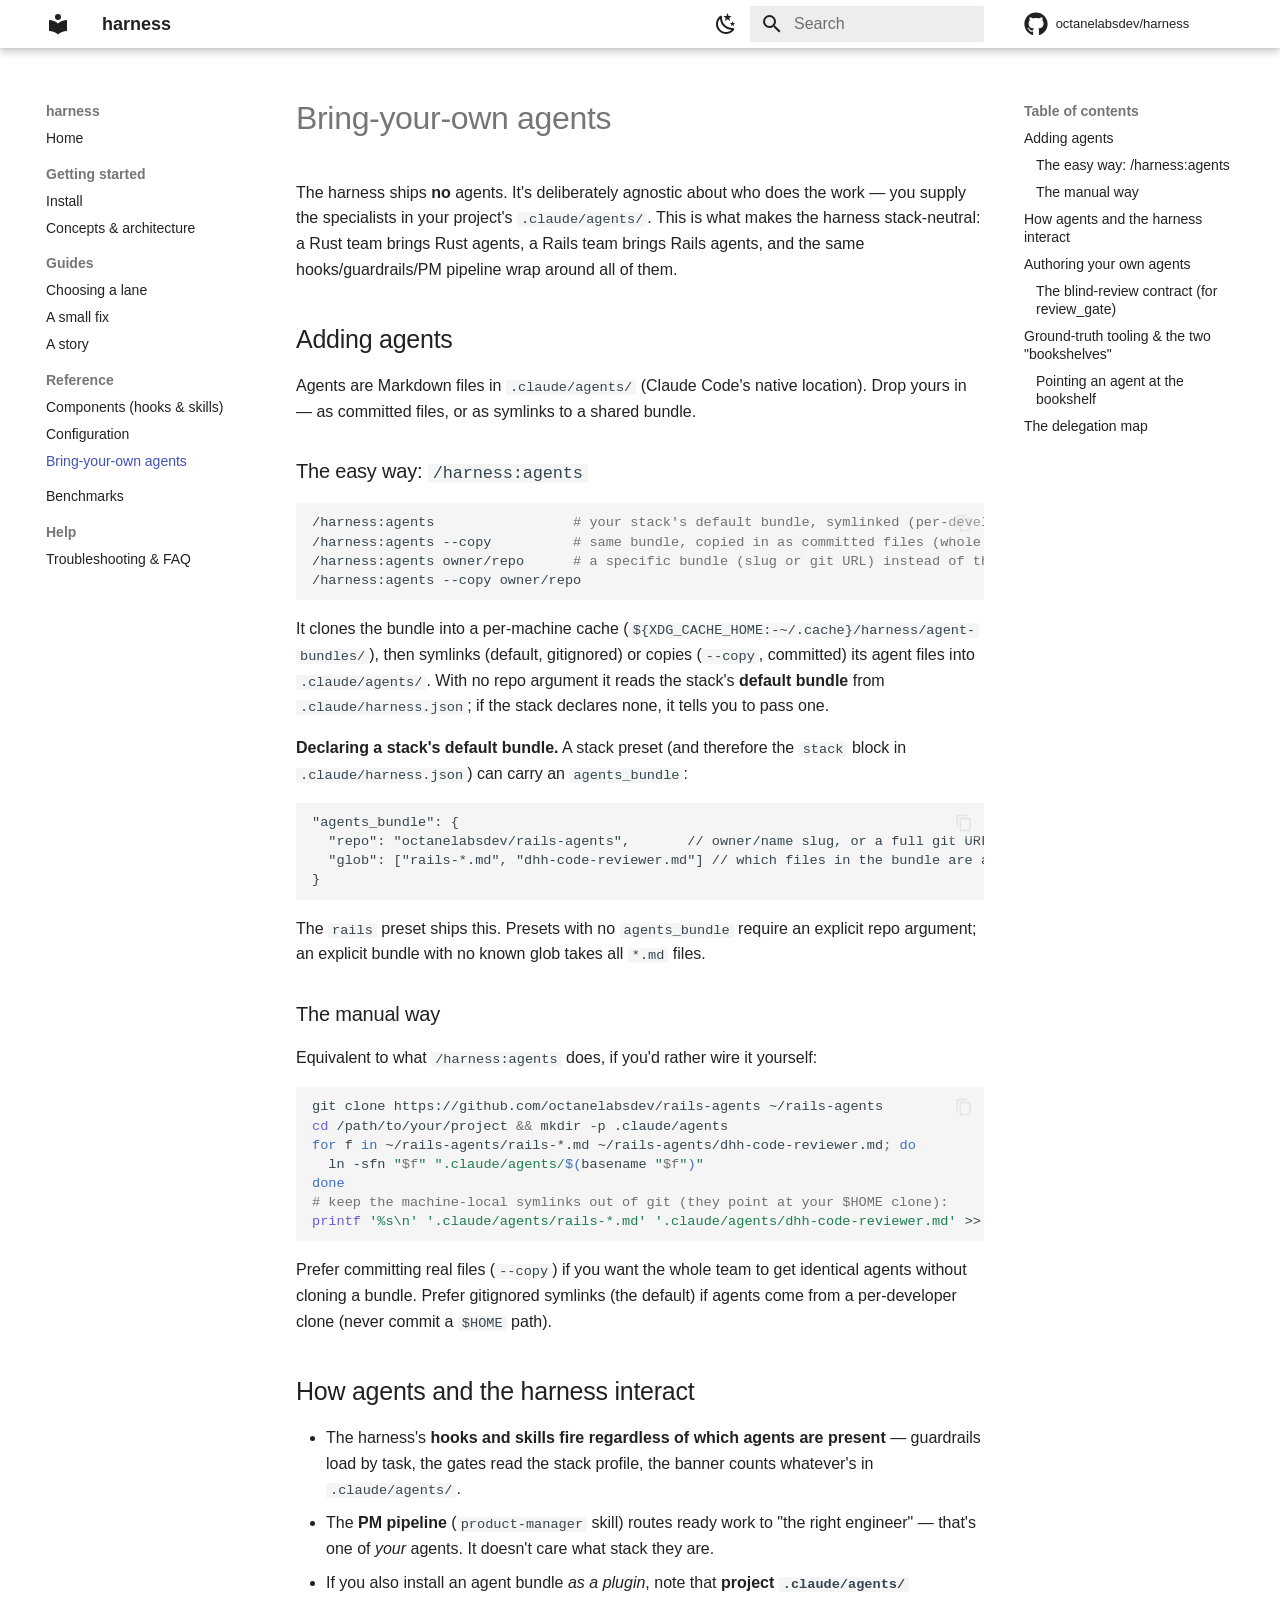
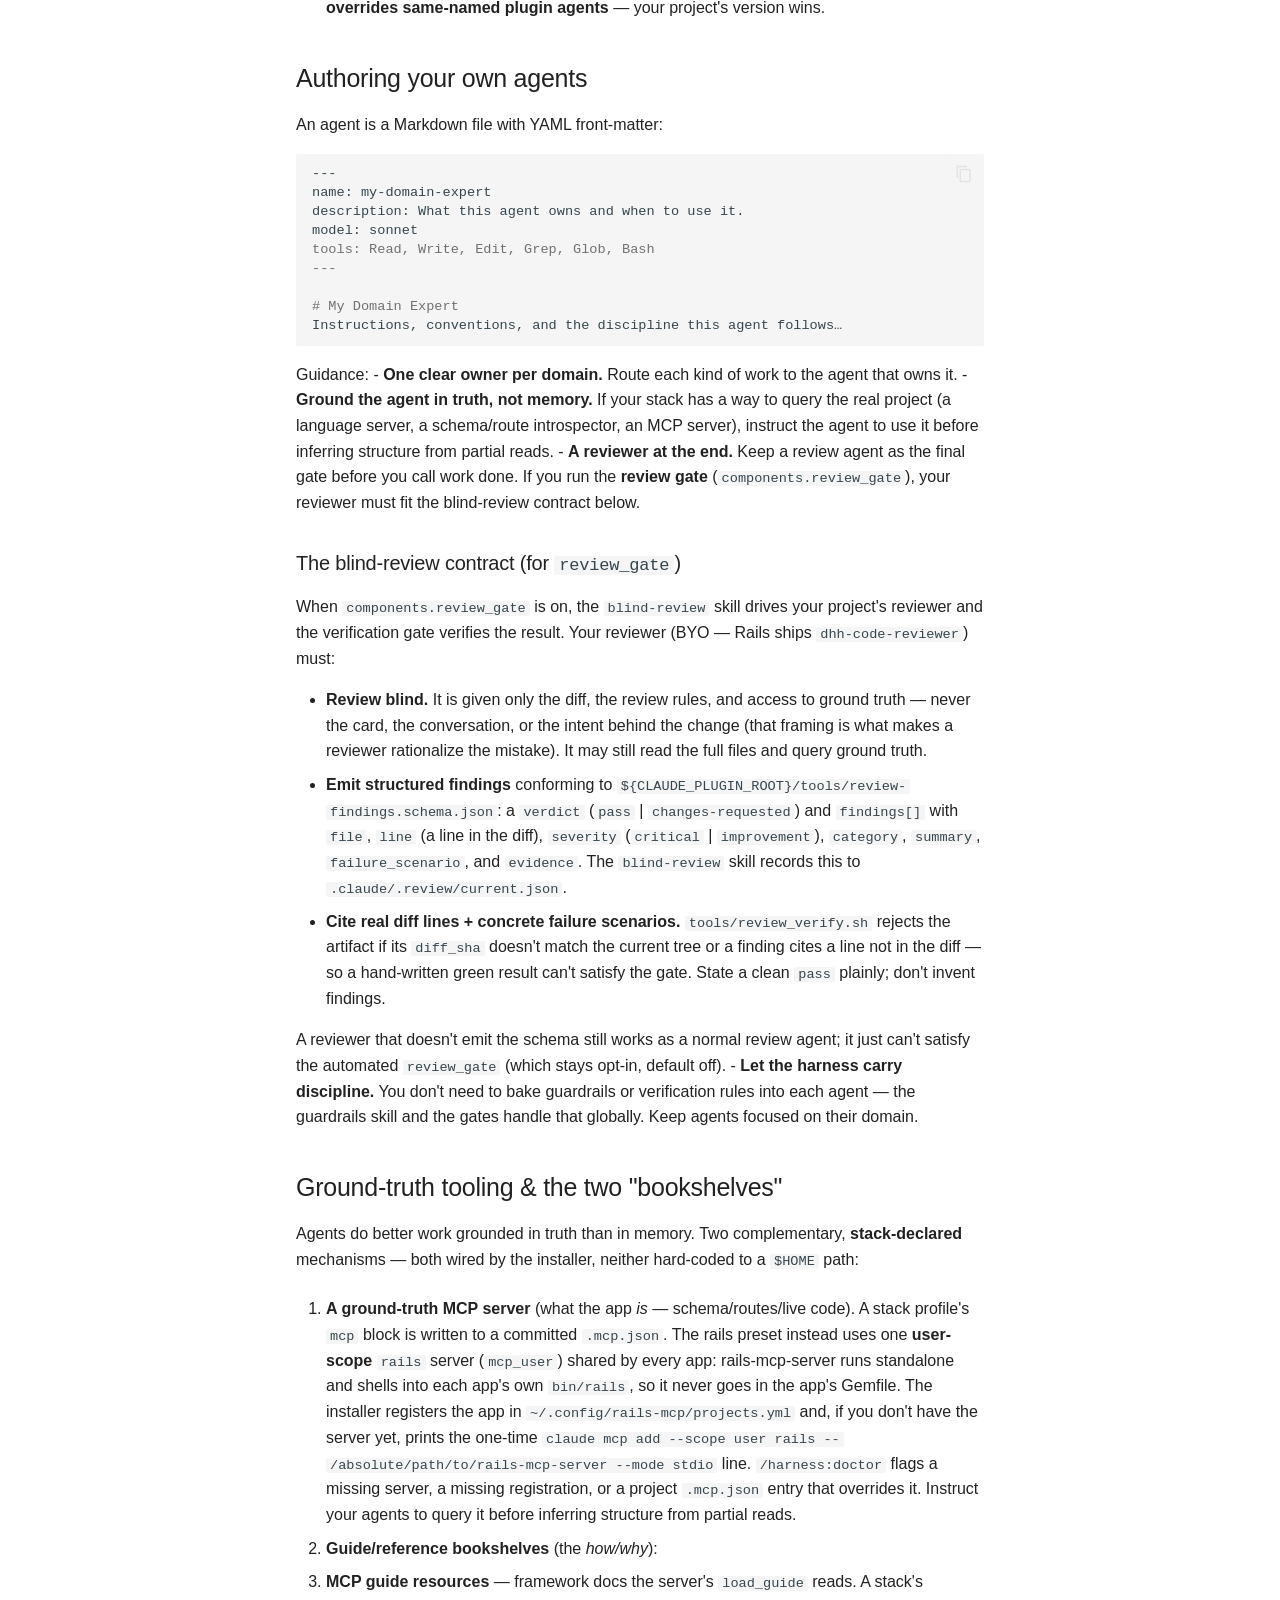
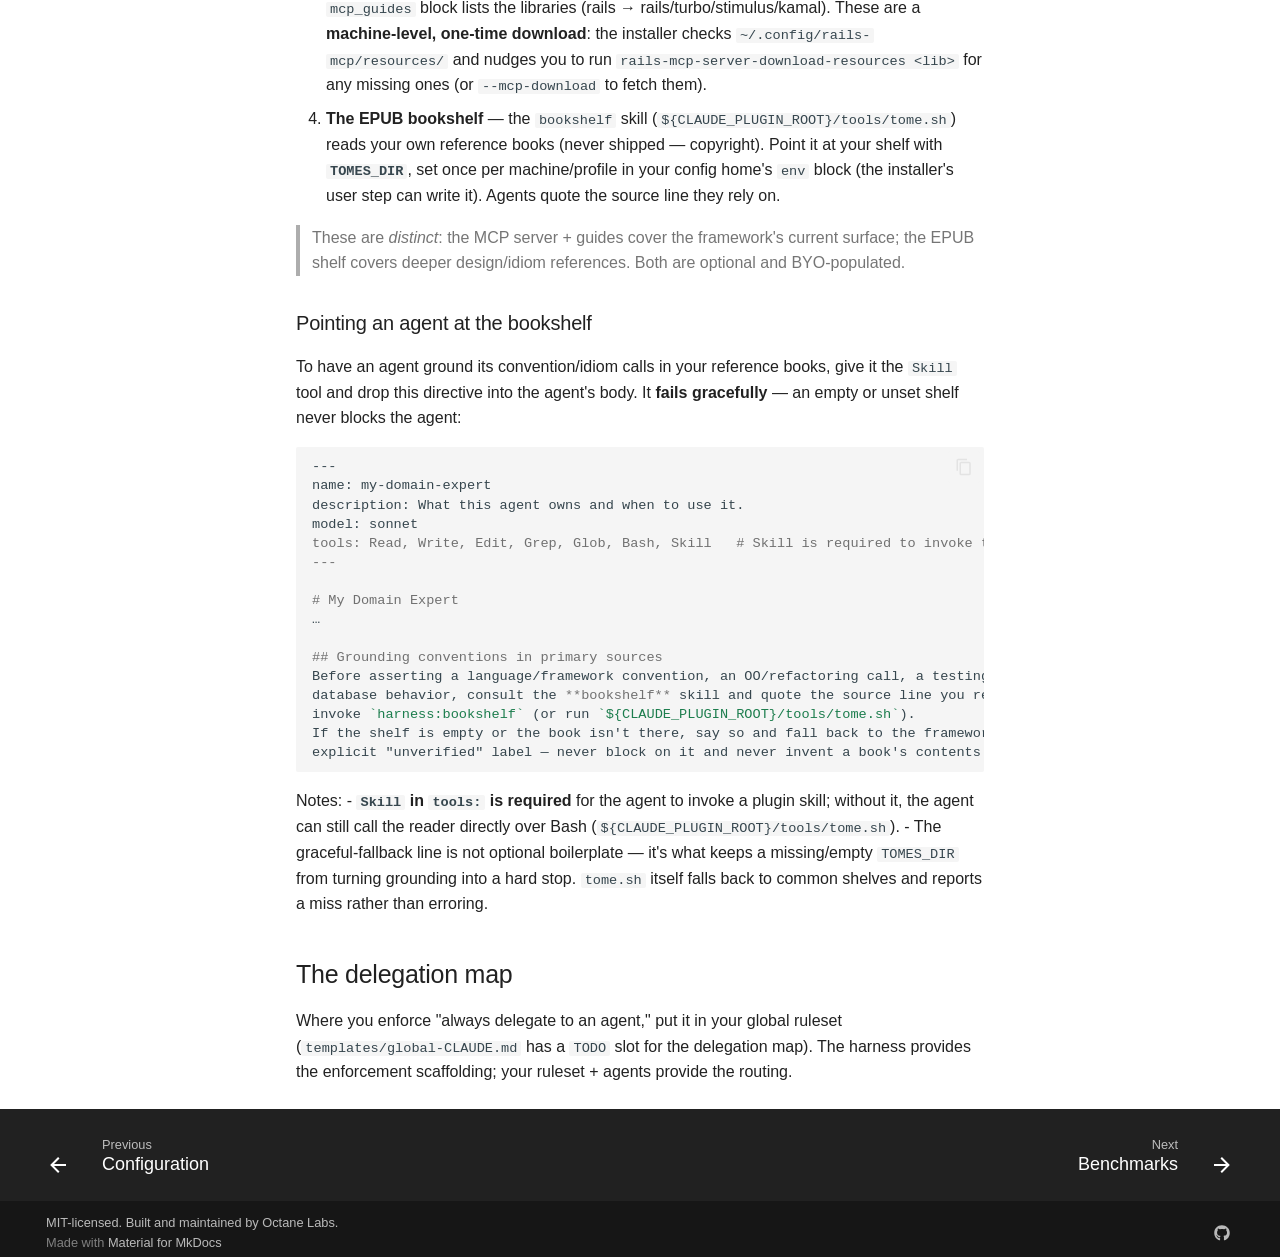
==== commit a83c09a6: "Deploy docs 90654e6: context warning at fixed token steps" ====
--- a/agents/index.html
+++ b/agents/index.html
@@ -23,7 +23,7 @@
       
       
       <link rel="icon" href="../assets/images/favicon.png">
-      <meta name="generator" content="mkdocs-1.6.1, mkdocs-material-9.8.0">
+      <meta name="generator" content="mkdocs-1.6.1, mkdocs-material-9.7.7">
     
     
       
@@ -31,10 +31,10 @@
       
     
     
-      <link rel="stylesheet" href="../assets/stylesheets/main.57a0d79d.min.css">
-      
-        
-        <link rel="stylesheet" href="../assets/stylesheets/palette.fb2fffe2.min.css">
+      <link rel="stylesheet" href="../assets/stylesheets/main.ec1eaa64.min.css">
+      
+        
+        <link rel="stylesheet" href="../assets/stylesheets/palette.ab4e12ef.min.css">
       
       
 
@@ -1394,10 +1394,10 @@
     
       
       
-      <script id="__config" type="application/json">{"annotate": null, "base": "..", "features": ["navigation.instant", "navigation.tracking", "navigation.top", "navigation.sections", "navigation.footer", "toc.follow", "search.suggest", "search.highlight", "content.code.copy", "content.code.annotate"], "search": "../assets/javascripts/workers/search.a7633da7.min.js", "tags": null, "translations": {"clipboard.copied": "Copied to clipboard", "clipboard.copy": "Copy to clipboard", "search.result.more.one": "1 more on this page", "search.result.more.other": "# more on this page", "search.result.none": "No matching documents", "search.result.one": "1 matching document", "search.result.other": "# matching documents", "search.result.placeholder": "Type to start searching", "search.result.term.missing": "Missing", "select.version": "Select version"}, "version": null}</script>
-    
-    
-      <script src="../assets/javascripts/bundle.c21346df.min.js"></script>
+      <script id="__config" type="application/json">{"annotate": null, "base": "..", "features": ["navigation.instant", "navigation.tracking", "navigation.top", "navigation.sections", "navigation.footer", "toc.follow", "search.suggest", "search.highlight", "content.code.copy", "content.code.annotate"], "search": "../assets/javascripts/workers/search.2c215733.min.js", "tags": null, "translations": {"clipboard.copied": "Copied to clipboard", "clipboard.copy": "Copy to clipboard", "search.result.more.one": "1 more on this page", "search.result.more.other": "# more on this page", "search.result.none": "No matching documents", "search.result.one": "1 matching document", "search.result.other": "# matching documents", "search.result.placeholder": "Type to start searching", "search.result.term.missing": "Missing", "select.version": "Select version"}, "version": null}</script>
+    
+    
+      <script src="../assets/javascripts/bundle.d7400e89.min.js"></script>
       
     
   </body>
--- a/assets/stylesheets/main.ec1eaa64.min.css
+++ b/assets/stylesheets/main.ec1eaa64.min.css
@@ -0,0 +1 @@
+@charset "UTF-8";html{-webkit-text-size-adjust:none;-moz-text-size-adjust:none;text-size-adjust:none;box-sizing:border-box}*,:after,:before{box-sizing:inherit}@media (prefers-reduced-motion){*,:after,:before{transition:none!important}}body{margin:0}a,button,input,label{-webkit-tap-highlight-color:transparent}a{color:inherit;text-decoration:none}hr{border:0;box-sizing:initial;display:block;height:.05rem;overflow:visible;padding:0}small{font-size:80%}sub,sup{line-height:1em}img{border-style:none}table{border-collapse:initial;border-spacing:0}td,th{font-weight:400;vertical-align:top}button{background:#0000;border:0;font-family:inherit;font-size:inherit;margin:0;padding:0}input{border:0;outline:none}:root{--md-primary-fg-color:#4051b5;--md-primary-fg-color--light:#5d6cc0;--md-primary-fg-color--dark:#303fa1;--md-primary-bg-color:#fff;--md-primary-bg-color--light:#ffffffb3;--md-accent-fg-color:#526cfe;--md-accent-fg-color--transparent:#526cfe1a;--md-accent-bg-color:#fff;--md-accent-bg-color--light:#ffffffb3}[data-md-color-scheme=default]{color-scheme:light}[data-md-color-scheme=default] img[src$="#gh-dark-mode-only"],[data-md-color-scheme=default] img[src$="#only-dark"]{display:none}:root,[data-md-color-scheme=default]{--md-hue:225deg;--md-default-fg-color:#000000de;--md-default-fg-color--light:#0000008a;--md-default-fg-color--lighter:#00000052;--md-default-fg-color--lightest:#00000012;--md-default-bg-color:#fff;--md-default-bg-color--light:#ffffffb3;--md-default-bg-color--lighter:#ffffff4d;--md-default-bg-color--lightest:#ffffff1f;--md-code-fg-color:#36464e;--md-code-bg-color:#f5f5f5;--md-code-bg-color--light:#f5f5f5b3;--md-code-bg-color--lighter:#f5f5f54d;--md-code-hl-color:#4287ff;--md-code-hl-color--light:#4287ff1a;--md-code-hl-number-color:#d52a2a;--md-code-hl-special-color:#db1457;--md-code-hl-function-color:#a846b9;--md-code-hl-constant-color:#6e59d9;--md-code-hl-keyword-color:#3f6ec6;--md-code-hl-string-color:#1c7d4d;--md-code-hl-name-color:var(--md-code-fg-color);--md-code-hl-operator-color:var(--md-default-fg-color--light);--md-code-hl-punctuation-color:var(--md-default-fg-color--light);--md-code-hl-comment-color:var(--md-default-fg-color--light);--md-code-hl-generic-color:var(--md-default-fg-color--light);--md-code-hl-variable-color:var(--md-default-fg-color--light);--md-typeset-color:var(--md-default-fg-color);--md-typeset-a-color:var(--md-primary-fg-color);--md-typeset-del-color:#f5503d26;--md-typeset-ins-color:#0bd57026;--md-typeset-kbd-color:#fafafa;--md-typeset-kbd-accent-color:#fff;--md-typeset-kbd-border-color:#b8b8b8;--md-typeset-mark-color:#ffff0080;--md-typeset-table-color:#0000001f;--md-typeset-table-color--light:rgba(0,0,0,.035);--md-admonition-fg-color:var(--md-default-fg-color);--md-admonition-bg-color:var(--md-default-bg-color);--md-warning-fg-color:#000000de;--md-warning-bg-color:#ff9;--md-footer-fg-color:#fff;--md-footer-fg-color--light:#ffffffb3;--md-footer-fg-color--lighter:#ffffff73;--md-footer-bg-color:#000000de;--md-footer-bg-color--dark:#00000052;--md-shadow-z1:0 0.2rem 0.5rem #0000000d,0 0 0.05rem #0000001a;--md-shadow-z2:0 0.2rem 0.5rem #0000001a,0 0 0.05rem #00000040;--md-shadow-z3:0 0.2rem 0.5rem #0003,0 0 0.05rem #00000059}.md-icon svg{fill:currentcolor;display:block;height:1.2rem;width:1.2rem}body{-webkit-font-smoothing:antialiased;-moz-osx-font-smoothing:grayscale;--md-text-font-family:var(--md-text-font,_),-apple-system,BlinkMacSystemFont,Helvetica,Arial,sans-serif;--md-code-font-family:var(--md-code-font,_),SFMono-Regular,Consolas,Menlo,monospace}aside,body,input{font-feature-settings:"kern","liga";color:var(--md-typeset-color);font-family:var(--md-text-font-family)}code,kbd,pre{font-feature-settings:"kern";font-family:var(--md-code-font-family)}:root{--md-typeset-table-sort-icon:url('data:image/svg+xml;charset=utf-8,<svg xmlns="http://www.w3.org/2000/svg" viewBox="0 0 24 24"><path d="m18 21-4-4h3V7h-3l4-4 4 4h-3v10h3M2 19v-2h10v2M2 13v-2h7v2M2 7V5h4v2z"/></svg>');--md-typeset-table-sort-icon--asc:url('data:image/svg+xml;charset=utf-8,<svg xmlns="http://www.w3.org/2000/svg" viewBox="0 0 24 24"><path d="M19 17h3l-4 4-4-4h3V3h2M2 17h10v2H2M6 5v2H2V5m0 6h7v2H2z"/></svg>');--md-typeset-table-sort-icon--desc:url('data:image/svg+xml;charset=utf-8,<svg xmlns="http://www.w3.org/2000/svg" viewBox="0 0 24 24"><path d="M19 7h3l-4-4-4 4h3v14h2M2 17h10v2H2M6 5v2H2V5m0 6h7v2H2z"/></svg>')}.md-typeset{-webkit-print-color-adjust:exact;color-adjust:exact;font-size:.8rem;line-height:1.6;overflow-wrap:break-word}@media print{.md-typeset{font-size:.68rem}}.md-typeset blockquote,.md-typeset dl,.md-typeset figure,.md-typeset ol,.md-typeset pre,.md-typeset ul{margin-bottom:1em;margin-top:1em}.md-typeset h1{color:var(--md-default-fg-color--light);font-size:2em;line-height:1.3;margin:0 0 1.25em}.md-typeset h1,.md-typeset h2{font-weight:300;letter-spacing:-.01em}.md-typeset h2{font-size:1.5625em;line-height:1.4;margin:1.6em 0 .64em}.md-typeset h3{font-size:1.25em;font-weight:400;letter-spacing:-.01em;line-height:1.5;margin:1.6em 0 .8em}.md-typeset h2+h3{margin-top:.8em}.md-typeset h4{font-weight:700;letter-spacing:-.01em;margin:1em 0}.md-typeset h5,.md-typeset h6{color:var(--md-default-fg-color--light);font-size:.8em;font-weight:700;letter-spacing:-.01em;margin:1.25em 0}.md-typeset h5{text-transform:uppercase}.md-typeset h5 code{text-transform:none}.md-typeset hr{border-bottom:.05rem solid var(--md-default-fg-color--lightest);display:flow-root;margin:1.5em 0}.md-typeset a{color:var(--md-typeset-a-color);word-break:break-word}.md-typeset a,.md-typeset a:before{transition:color 125ms}.md-typeset a:focus,.md-typeset a:hover{color:var(--md-accent-fg-color)}.md-typeset a:focus code,.md-typeset a:hover code{background-color:var(--md-accent-fg-color--transparent);color:var(--md-accent-fg-color)}.md-typeset a code{color:var(--md-typeset-a-color)}.md-typeset a.focus-visible{outline-color:var(--md-accent-fg-color);outline-offset:.2rem}.md-typeset code,.md-typeset kbd,.md-typeset pre{color:var(--md-code-fg-color);direction:ltr;font-variant-ligatures:none;transition:background-color 125ms}@media print{.md-typeset code,.md-typeset kbd,.md-typeset pre{white-space:pre-wrap}}.md-typeset code{background-color:var(--md-code-bg-color);border-radius:.1rem;-webkit-box-decoration-break:clone;box-decoration-break:clone;font-size:.85em;padding:0 .2941176471em;transition:color 125ms,background-color 125ms;word-break:break-word}.md-typeset code:not(.focus-visible){-webkit-tap-highlight-color:transparent;outline:none}.md-typeset pre{display:flow-root;line-height:1.4;position:relative}.md-typeset pre>code{-webkit-box-decoration-break:slice;box-decoration-break:slice;box-shadow:none;display:block;margin:0;outline-color:var(--md-accent-fg-color);overflow:auto;padding:.7720588235em 1.1764705882em;scrollbar-color:var(--md-default-fg-color--lighter) #0000;scrollbar-width:thin;touch-action:auto;word-break:normal}.md-typeset pre>code:hover{scrollbar-color:var(--md-accent-fg-color) #0000}.md-typeset pre>code::-webkit-scrollbar{height:.2rem;width:.2rem}.md-typeset pre>code::-webkit-scrollbar-thumb{background-color:var(--md-default-fg-color--lighter)}.md-typeset pre>code::-webkit-scrollbar-thumb:hover{background-color:var(--md-accent-fg-color)}.md-typeset kbd{background-color:var(--md-typeset-kbd-color);border-radius:.1rem;box-shadow:0 .1rem 0 .05rem var(--md-typeset-kbd-border-color),0 .1rem 0 var(--md-typeset-kbd-border-color),0 -.1rem .2rem var(--md-typeset-kbd-accent-color) inset;color:var(--md-default-fg-color);display:inline-block;font-size:.75em;padding:0 .6666666667em;vertical-align:text-top;word-break:break-word}.md-typeset mark{background-color:var(--md-typeset-mark-color);-webkit-box-decoration-break:clone;box-decoration-break:clone;color:inherit;word-break:break-word}.md-typeset abbr{cursor:help;text-decoration:none}.md-typeset [data-preview],.md-typeset abbr{border-bottom:.05rem dotted var(--md-default-fg-color--light)}.md-typeset small{opacity:.75}[dir=ltr] .md-typeset sub,[dir=ltr] .md-typeset sup{margin-left:.078125em}[dir=rtl] .md-typeset sub,[dir=rtl] .md-typeset sup{margin-right:.078125em}[dir=ltr] .md-typeset blockquote{padding-left:.6rem}[dir=rtl] .md-typeset blockquote{padding-right:.6rem}[dir=ltr] .md-typeset blockquote{border-left:.2rem solid var(--md-default-fg-color--lighter)}[dir=rtl] .md-typeset blockquote{border-right:.2rem solid var(--md-default-fg-color--lighter)}.md-typeset blockquote{color:var(--md-default-fg-color--light);margin-left:0;margin-right:0}.md-typeset ul{list-style-type:disc}.md-typeset ul[type]{list-style-type:revert-layer}[dir=ltr] .md-typeset ol,[dir=ltr] .md-typeset ul{margin-left:.625em}[dir=rtl] .md-typeset ol,[dir=rtl] .md-typeset ul{margin-right:.625em}.md-typeset ol,.md-typeset ul{padding:0}.md-typeset ol:not([hidden]),.md-typeset ul:not([hidden]){display:flow-root}.md-typeset ol ol,.md-typeset ul ol{list-style-type:lower-alpha}.md-typeset ol ol ol,.md-typeset ul ol ol{list-style-type:lower-roman}.md-typeset ol ol ol ol,.md-typeset ul ol ol ol{list-style-type:upper-alpha}.md-typeset ol ol ol ol ol,.md-typeset ul ol ol ol ol{list-style-type:upper-roman}.md-typeset ol[type],.md-typeset ul[type]{list-style-type:revert-layer}[dir=ltr] .md-typeset ol li,[dir=ltr] .md-typeset ul li{margin-left:1.25em}[dir=rtl] .md-typeset ol li,[dir=rtl] .md-typeset ul li{margin-right:1.25em}.md-typeset ol li,.md-typeset ul li{margin-bottom:.5em}.md-typeset ol li blockquote,.md-typeset ol li p,.md-typeset ul li blockquote,.md-typeset ul li p{margin:.5em 0}.md-typeset ol li:last-child,.md-typeset ul li:last-child{margin-bottom:0}[dir=ltr] .md-typeset ol li ol,[dir=ltr] .md-typeset ol li ul,[dir=ltr] .md-typeset ul li ol,[dir=ltr] .md-typeset ul li ul{margin-left:.625em}[dir=rtl] .md-typeset ol li ol,[dir=rtl] .md-typeset ol li ul,[dir=rtl] .md-typeset ul li ol,[dir=rtl] .md-typeset ul li ul{margin-right:.625em}.md-typeset ol li ol,.md-typeset ol li ul,.md-typeset ul li ol,.md-typeset ul li ul{margin-bottom:.5em;margin-top:.5em}[dir=ltr] .md-typeset dd{margin-left:1.875em}[dir=rtl] .md-typeset dd{margin-right:1.875em}.md-typeset dd{margin-bottom:1.5em;margin-top:1em}.md-typeset img,.md-typeset svg,.md-typeset video{height:auto;max-width:100%}.md-typeset img[align=left]{margin:1em 1em 1em 0}.md-typeset img[align=right]{margin:1em 0 1em 1em}.md-typeset img[align]:only-child{margin-top:0}.md-typeset figure{display:flow-root;margin:1em auto;max-width:100%;text-align:center;width:fit-content}.md-typeset figure img{display:block;margin:0 auto}.md-typeset figcaption{font-style:italic;margin:1em auto;max-width:24rem}.md-typeset iframe{max-width:100%}.md-typeset table:not([class]){background-color:var(--md-default-bg-color);border:.05rem solid var(--md-typeset-table-color);border-radius:.1rem;display:inline-block;font-size:.64rem;max-width:100%;overflow:auto;touch-action:auto}@media print{.md-typeset table:not([class]){display:table}}.md-typeset table:not([class])+*{margin-top:1.5em}.md-typeset table:not([class]) td>:first-child,.md-typeset table:not([class]) th>:first-child{margin-top:0}.md-typeset table:not([class]) td>:last-child,.md-typeset table:not([class]) th>:last-child{margin-bottom:0}.md-typeset table:not([class]) td:not([align]),.md-typeset table:not([class]) th:not([align]){text-align:left}[dir=rtl] .md-typeset table:not([class]) td:not([align]),[dir=rtl] .md-typeset table:not([class]) th:not([align]){text-align:right}.md-typeset table:not([class]) th{font-weight:700;min-width:5rem;padding:.9375em 1.25em;vertical-align:top}.md-typeset table:not([class]) td{border-top:.05rem solid var(--md-typeset-table-color);padding:.9375em 1.25em;vertical-align:top}.md-typeset table:not([class]) tbody tr{transition:background-color 125ms}.md-typeset table:not([class]) tbody tr:hover{background-color:var(--md-typeset-table-color--light);box-shadow:0 .05rem 0 var(--md-default-bg-color) inset}.md-typeset table:not([class]) a{word-break:normal}.md-typeset table th[role=columnheader]{cursor:pointer}[dir=ltr] .md-typeset table th[role=columnheader]:after{margin-left:.5em}[dir=rtl] .md-typeset table th[role=columnheader]:after{margin-right:.5em}.md-typeset table th[role=columnheader]:after{content:"";display:inline-block;height:1.2em;-webkit-mask-image:var(--md-typeset-table-sort-icon);mask-image:var(--md-typeset-table-sort-icon);-webkit-mask-repeat:no-repeat;mask-repeat:no-repeat;-webkit-mask-size:contain;mask-size:contain;transition:background-color 125ms;vertical-align:text-bottom;width:1.2em}.md-typeset table th[role=columnheader]:hover:after{background-color:var(--md-default-fg-color--lighter)}.md-typeset table th[role=columnheader][aria-sort=ascending]:after{background-color:var(--md-default-fg-color--light);-webkit-mask-image:var(--md-typeset-table-sort-icon--asc);mask-image:var(--md-typeset-table-sort-icon--asc)}.md-typeset table th[role=columnheader][aria-sort=descending]:after{background-color:var(--md-default-fg-color--light);-webkit-mask-image:var(--md-typeset-table-sort-icon--desc);mask-image:var(--md-typeset-table-sort-icon--desc)}.md-typeset__scrollwrap{margin:1em -.8rem;overflow-x:auto;touch-action:auto}.md-typeset__table{display:inline-block;margin-bottom:.5em;padding:0 .8rem}@media print{.md-typeset__table{display:block}}html .md-typeset__table table{display:table;margin:0;overflow:hidden;width:100%}@media screen and (max-width:44.984375em){.md-content__inner>pre{margin:1em -.8rem}.md-content__inner>pre code{border-radius:0}}.md-typeset .md-author{border-radius:100%;display:block;flex-shrink:0;height:1.6rem;overflow:hidden;position:relative;transition:color 125ms,transform 125ms;width:1.6rem}.md-typeset .md-author img{display:block}.md-typeset .md-author--more{background:var(--md-default-fg-color--lightest);color:var(--md-default-fg-color--lighter);font-size:.6rem;font-weight:700;line-height:1.6rem;text-align:center}.md-typeset .md-author--long{height:2.4rem;width:2.4rem}.md-typeset a.md-author{transform:scale(1)}.md-typeset a.md-author img{border-radius:100%;filter:grayscale(100%) opacity(75%);transition:filter 125ms}.md-typeset a.md-author:focus,.md-typeset a.md-author:hover{transform:scale(1.1);z-index:1}.md-typeset a.md-author:focus img,.md-typeset a.md-author:hover img{filter:grayscale(0)}.md-banner{background-color:var(--md-footer-bg-color);color:var(--md-footer-fg-color);overflow:auto}@media print{.md-banner{display:none}}.md-banner--warning{background-color:var(--md-warning-bg-color);color:var(--md-warning-fg-color)}.md-banner__inner{font-size:.7rem;margin:.6rem auto;padding:0 .8rem}[dir=ltr] .md-banner__button{float:right}[dir=rtl] .md-banner__button{float:left}.md-banner__button{color:inherit;cursor:pointer;transition:opacity .25s}.no-js .md-banner__button{display:none}.md-banner__button:hover{opacity:.7}html{font-size:125%;height:100%;overflow-x:hidden}@media screen and (min-width:100em){html{font-size:137.5%}}@media screen and (min-width:125em){html{font-size:150%}}body{background-color:var(--md-default-bg-color);display:flex;flex-direction:column;font-size:.5rem;min-height:100%;position:relative;width:100%}@media print{body{display:block}}@media screen and (max-width:59.984375em){body[data-md-scrolllock]{position:fixed}}.md-grid{margin-left:auto;margin-right:auto;max-width:61rem}.md-container{display:flex;flex-direction:column;flex-grow:1}@media print{.md-container{display:block}}.md-main{flex-grow:1}.md-main__inner{display:flex;height:100%;margin-top:1.5rem}.md-ellipsis{overflow:hidden;text-overflow:ellipsis}.md-toggle{display:none}.md-option{height:0;opacity:0;position:absolute;width:0}.md-option:checked+label:not([hidden]){display:block}.md-option.focus-visible+label{outline-color:var(--md-accent-fg-color);outline-style:auto}.md-skip{background-color:var(--md-default-fg-color);border-radius:.1rem;color:var(--md-default-bg-color);font-size:.64rem;margin:.5rem;opacity:0;outline-color:var(--md-accent-fg-color);padding:.3rem .5rem;position:fixed;transform:translateY(.4rem);z-index:-1}.md-skip:focus{opacity:1;transform:translateY(0);transition:transform .25s cubic-bezier(.4,0,.2,1),opacity 175ms 75ms;z-index:10}@page{margin:25mm}:root{--md-clipboard-icon:url('data:image/svg+xml;charset=utf-8,<svg xmlns="http://www.w3.org/2000/svg" viewBox="0 0 24 24"><path d="M19 21H8V7h11m0-2H8a2 2 0 0 0-2 2v14a2 2 0 0 0 2 2h11a2 2 0 0 0 2-2V7a2 2 0 0 0-2-2m-3-4H4a2 2 0 0 0-2 2v14h2V3h12z"/></svg>')}.md-clipboard{border-radius:.1rem;color:var(--md-default-fg-color--lightest);cursor:pointer;height:1.5em;outline-color:var(--md-accent-fg-color);outline-offset:.1rem;transition:color .25s;width:1.5em;z-index:1}@media print{.md-clipboard{display:none}}.md-clipboard:not(.focus-visible){-webkit-tap-highlight-color:transparent;outline:none}:hover>.md-clipboard{color:var(--md-default-fg-color--light)}.md-clipboard:focus,.md-clipboard:hover{color:var(--md-accent-fg-color)}.md-clipboard:after{background-color:currentcolor;content:"";display:block;height:1.125em;margin:0 auto;-webkit-mask-image:var(--md-clipboard-icon);mask-image:var(--md-clipboard-icon);-webkit-mask-position:center;mask-position:center;-webkit-mask-repeat:no-repeat;mask-repeat:no-repeat;-webkit-mask-size:contain;mask-size:contain;width:1.125em}.md-clipboard--inline{cursor:pointer}.md-clipboard--inline code{transition:color .25s,background-color .25s}.md-clipboard--inline:focus code,.md-clipboard--inline:hover code{background-color:var(--md-accent-fg-color--transparent);color:var(--md-accent-fg-color)}:root{--md-code-select-icon:url('data:image/svg+xml;charset=utf-8,<svg xmlns="http://www.w3.org/2000/svg" viewBox="0 0 24 24"><path d="M19 19h-4v2h4c1.1 0 2-.9 2-2v-4h-2m0-12h-4v2h4v4h2V5c0-1.1-.9-2-2-2M5 5h4V3H5c-1.1 0-2 .9-2 2v4h2m0 6H3v4c0 1.1.9 2 2 2h4v-2H5zm2-4h2v2H7zm4 0h2v2h-2zm4 0h2v2h-2zM7 7h2v2H7zm4 0h2v2h-2zm4 0h2v2h-2zm-8 8h2v2H7zm4 0h2v2h-2zm4 0h2v2h-2z"/></svg>');--md-code-copy-icon:url('data:image/svg+xml;charset=utf-8,<svg xmlns="http://www.w3.org/2000/svg" viewBox="0 0 24 24"><path d="M19 21H8V7h11m0-2H8a2 2 0 0 0-2 2v14a2 2 0 0 0 2 2h11a2 2 0 0 0 2-2V7a2 2 0 0 0-2-2m-3-4H4a2 2 0 0 0-2 2v14h2V3h12z"/></svg>')}.md-typeset .md-code__content{display:grid}.md-code__nav{background-color:var(--md-code-bg-color--lighter);border-radius:.1rem;display:flex;gap:.2rem;padding:.2rem;position:absolute;right:.25em;top:.25em;transition:background-color .25s;z-index:1}:hover>.md-code__nav{background-color:var(--md-code-bg-color--light)}.md-code__button{color:var(--md-default-fg-color--lightest);cursor:pointer;display:block;height:1.5em;outline-color:var(--md-accent-fg-color);outline-offset:.1rem;transition:color .25s;width:1.5em}:hover>*>.md-code__button{color:var(--md-default-fg-color--light)}.md-code__button.focus-visible,.md-code__button:hover{color:var(--md-accent-fg-color)}.md-code__button--active{color:var(--md-default-fg-color)!important}.md-code__button:after{background-color:currentcolor;content:"";display:block;height:1.125em;margin:0 auto;-webkit-mask-position:center;mask-position:center;-webkit-mask-repeat:no-repeat;mask-repeat:no-repeat;-webkit-mask-size:contain;mask-size:contain;width:1.125em}.md-code__button[data-md-type=select]:after{-webkit-mask-image:var(--md-code-select-icon);mask-image:var(--md-code-select-icon)}.md-code__button[data-md-type=copy]:after{-webkit-mask-image:var(--md-code-copy-icon);mask-image:var(--md-code-copy-icon)}@keyframes consent{0%{opacity:0;transform:translateY(100%)}to{opacity:1;transform:translateY(0)}}@keyframes overlay{0%{opacity:0}to{opacity:1}}.md-consent__overlay{animation:overlay .25s both;-webkit-backdrop-filter:blur(.1rem);backdrop-filter:blur(.1rem);background-color:#0000008a;height:100%;opacity:1;position:fixed;top:0;width:100%;z-index:5}.md-consent__inner{animation:consent .5s cubic-bezier(.1,.7,.1,1) both;background-color:var(--md-default-bg-color);border:0;border-radius:.1rem;bottom:0;box-shadow:0 0 .2rem #0000001a,0 .2rem .4rem #0003;max-height:100%;overflow:auto;padding:0;position:fixed;width:100%;z-index:5}.md-consent__form{padding:.8rem}.md-consent__settings{display:none;margin:1em 0}input:checked+.md-consent__settings{display:block}.md-consent__controls{margin-bottom:.8rem}.md-typeset .md-consent__controls .md-button{display:inline}@media screen and (max-width:44.984375em){.md-typeset .md-consent__controls .md-button{display:block;margin-top:.4rem;text-align:center;width:100%}}.md-consent label{cursor:pointer}.md-content{flex-grow:1;min-width:0}.md-content__inner{margin:0 .8rem 1.2rem;padding-top:.6rem}@media screen and (min-width:76.25em){[dir=ltr] .md-sidebar--primary:not([hidden])~.md-content>.md-content__inner{margin-left:1.2rem}[dir=ltr] .md-sidebar--secondary:not([hidden])~.md-content>.md-content__inner,[dir=rtl] .md-sidebar--primary:not([hidden])~.md-content>.md-content__inner{margin-right:1.2rem}[dir=rtl] .md-sidebar--secondary:not([hidden])~.md-content>.md-content__inner{margin-left:1.2rem}}.md-content__inner:before{content:"";display:block;height:.4rem}.md-content__inner>:last-child{margin-bottom:0}[dir=ltr] .md-content__button{float:right}[dir=rtl] .md-content__button{float:left}[dir=ltr] .md-content__button{margin-left:.4rem}[dir=rtl] .md-content__button{margin-right:.4rem}.md-content__button{margin:.4rem 0;padding:0}@media print{.md-content__button{display:none}}.md-typeset .md-content__button{color:var(--md-default-fg-color--lighter)}.md-content__button svg{display:inline;vertical-align:top}[dir=rtl] .md-content__button svg{transform:scaleX(-1)}[dir=ltr] .md-dialog{right:.8rem}[dir=rtl] .md-dialog{left:.8rem}.md-dialog{background-color:var(--md-default-fg-color);border-radius:.1rem;bottom:.8rem;box-shadow:var(--md-shadow-z3);min-width:11.1rem;opacity:0;padding:.4rem .6rem;pointer-events:none;position:fixed;transform:translateY(100%);transition:transform 0ms .4s,opacity .4s;z-index:4}@media print{.md-dialog{display:none}}.md-dialog--active{opacity:1;pointer-events:auto;transform:translateY(0);transition:transform .4s cubic-bezier(.075,.85,.175,1),opacity .4s}.md-dialog__inner{color:var(--md-default-bg-color);font-size:.7rem}.md-feedback{margin:2em 0 1em;text-align:center}.md-feedback fieldset{border:none;margin:0;padding:0}.md-feedback__title{font-weight:700;margin:1em auto}.md-feedback__inner{position:relative}.md-feedback__list{display:flex;flex-wrap:wrap;place-content:baseline center;position:relative}.md-feedback__list:hover .md-icon:not(:disabled){color:var(--md-default-fg-color--lighter)}:disabled .md-feedback__list{min-height:1.8rem}.md-feedback__icon{color:var(--md-default-fg-color--light);cursor:pointer;flex-shrink:0;margin:0 .1rem;transition:color 125ms}.md-feedback__icon:not(:disabled).md-icon:hover{color:var(--md-accent-fg-color)}.md-feedback__icon:disabled{color:var(--md-default-fg-color--lightest);pointer-events:none}.md-feedback__note{opacity:0;position:relative;transform:translateY(.4rem);transition:transform .4s cubic-bezier(.1,.7,.1,1),opacity .15s}.md-feedback__note>*{margin:0 auto;max-width:16rem}:disabled .md-feedback__note{opacity:1;transform:translateY(0)}@media print{.md-feedback{display:none}}.md-footer{background-color:var(--md-footer-bg-color);color:var(--md-footer-fg-color)}@media print{.md-footer{display:none}}.md-footer__inner{justify-content:space-between;overflow:auto;padding:.2rem}.md-footer__inner:not([hidden]){display:flex}.md-footer__link{align-items:end;display:flex;flex-grow:0.01;margin-bottom:.4rem;margin-top:1rem;max-width:100%;outline-color:var(--md-accent-fg-color);overflow:hidden;transition:opacity .25s}.md-footer__link:focus,.md-footer__link:hover{opacity:.7}[dir=rtl] .md-footer__link svg{transform:scaleX(-1)}@media screen and (max-width:44.984375em){.md-footer__link--prev{flex-shrink:0}.md-footer__link--prev .md-footer__title{display:none}}[dir=ltr] .md-footer__link--next{margin-left:auto}[dir=rtl] .md-footer__link--next{margin-right:auto}.md-footer__link--next{text-align:right}[dir=rtl] .md-footer__link--next{text-align:left}.md-footer__title{flex-grow:1;font-size:.9rem;margin-bottom:.7rem;max-width:calc(100% - 2.4rem);padding:0 1rem;white-space:nowrap}.md-footer__button{margin:.2rem;padding:.4rem}.md-footer__direction{font-size:.64rem;opacity:.7}.md-footer-meta{background-color:var(--md-footer-bg-color--dark)}.md-footer-meta__inner{display:flex;flex-wrap:wrap;justify-content:space-between;padding:.2rem}html .md-footer-meta.md-typeset a{color:var(--md-footer-fg-color--light)}html .md-footer-meta.md-typeset a:focus,html .md-footer-meta.md-typeset a:hover{color:var(--md-footer-fg-color)}.md-copyright{color:var(--md-footer-fg-color--lighter);font-size:.64rem;margin:auto .6rem;padding:.4rem 0;width:100%}@media screen and (min-width:45em){.md-copyright{width:auto}}.md-copyright__highlight{color:var(--md-footer-fg-color--light)}.md-social{display:inline-flex;gap:.2rem;margin:0 .4rem;padding:.2rem 0 .6rem}@media screen and (min-width:45em){.md-social{padding:.6rem 0}}.md-social__link{display:inline-block;height:1.6rem;text-align:center;width:1.6rem}.md-social__link:before{line-height:1.9}.md-social__link svg{fill:currentcolor;max-height:.8rem;vertical-align:-25%}.md-typeset .md-button{border:.1rem solid;border-radius:.1rem;color:var(--md-primary-fg-color);cursor:pointer;display:inline-block;font-weight:700;padding:.625em 2em;transition:color 125ms,background-color 125ms,border-color 125ms}.md-typeset .md-button--primary{background-color:var(--md-primary-fg-color);border-color:var(--md-primary-fg-color);color:var(--md-primary-bg-color)}.md-typeset .md-button:focus,.md-typeset .md-button:hover{background-color:var(--md-accent-fg-color);border-color:var(--md-accent-fg-color);color:var(--md-accent-bg-color)}[dir=ltr] .md-typeset .md-input{border-top-left-radius:.1rem}[dir=ltr] .md-typeset .md-input,[dir=rtl] .md-typeset .md-input{border-top-right-radius:.1rem}[dir=rtl] .md-typeset .md-input{border-top-left-radius:.1rem}.md-typeset .md-input{border-bottom:.1rem solid var(--md-default-fg-color--lighter);box-shadow:var(--md-shadow-z1);font-size:.8rem;height:1.8rem;padding:0 .6rem;transition:border .25s,box-shadow .25s}.md-typeset .md-input:focus,.md-typeset .md-input:hover{border-bottom-color:var(--md-accent-fg-color);box-shadow:var(--md-shadow-z2)}.md-typeset .md-input--stretch{width:100%}.md-header{background-color:var(--md-primary-fg-color);box-shadow:0 0 .2rem #0000,0 .2rem .4rem #0000;color:var(--md-primary-bg-color);display:block;left:0;position:sticky;right:0;top:0;z-index:4}@media print{.md-header{display:none}}.md-header[hidden]{transform:translateY(-100%);transition:transform .25s cubic-bezier(.8,0,.6,1),box-shadow .25s}.md-header--shadow{box-shadow:0 0 .2rem #0000001a,0 .2rem .4rem #0003;transition:transform .25s cubic-bezier(.1,.7,.1,1),box-shadow .25s}.md-header__inner{align-items:center;display:flex;padding:0 .2rem}.md-header__button{color:currentcolor;cursor:pointer;margin:.2rem;outline-color:var(--md-accent-fg-color);padding:.4rem;position:relative;transition:opacity .25s;vertical-align:middle;z-index:1}.md-header__button:hover{opacity:.7}.md-header__button:not([hidden]){display:inline-block}.md-header__button:not(.focus-visible){-webkit-tap-highlight-color:transparent;outline:none}.md-header__button.md-logo{margin:.2rem;padding:.4rem}@media screen and (max-width:76.234375em){.md-header__button.md-logo{display:none}}.md-header__button.md-logo img,.md-header__button.md-logo svg{fill:currentcolor;display:block;height:1.2rem;width:auto}@media screen and (min-width:60em){.md-header__button[for=__search]{display:none}}.no-js .md-header__button[for=__search]{display:none}[dir=rtl] .md-header__button[for=__search] svg{transform:scaleX(-1)}@media screen and (min-width:76.25em){.md-header__button[for=__drawer]{display:none}}.md-header__topic{display:flex;max-width:100%;position:absolute;transition:transform .4s cubic-bezier(.1,.7,.1,1),opacity .15s;white-space:nowrap}.md-header__topic+.md-header__topic{opacity:0;pointer-events:none;transform:translateX(1.25rem);transition:transform .4s cubic-bezier(1,.7,.1,.1),opacity .15s;z-index:-1}[dir=rtl] .md-header__topic+.md-header__topic{transform:translateX(-1.25rem)}.md-header__topic:first-child{font-weight:700}[dir=ltr] .md-header__title{margin-left:1rem;margin-right:.4rem}[dir=rtl] .md-header__title{margin-left:.4rem;margin-right:1rem}.md-header__title{flex-grow:1;font-size:.9rem;height:2.4rem;line-height:2.4rem}.md-header__title--active .md-header__topic{opacity:0;pointer-events:none;transform:translateX(-1.25rem);transition:transform .4s cubic-bezier(1,.7,.1,.1),opacity .15s;z-index:-1}[dir=rtl] .md-header__title--active .md-header__topic{transform:translateX(1.25rem)}.md-header__title--active .md-header__topic+.md-header__topic{opacity:1;pointer-events:auto;transform:translateX(0);transition:transform .4s cubic-bezier(.1,.7,.1,1),opacity .15s;z-index:0}.md-header__title>.md-header__ellipsis{height:100%;position:relative;width:100%}.md-header__option{display:flex;flex-shrink:0;max-width:100%;transition:max-width 0ms .25s,opacity .25s .25s;white-space:nowrap}[data-md-toggle=search]:checked~.md-header .md-header__option{max-width:0;opacity:0;transition:max-width 0ms,opacity 0ms}.md-header__option>input{bottom:0}.md-header__source{display:none}@media screen and (min-width:60em){[dir=ltr] .md-header__source{margin-left:1rem}[dir=rtl] .md-header__source{margin-right:1rem}.md-header__source{display:block;max-width:11.7rem;width:11.7rem}}@media screen and (min-width:76.25em){[dir=ltr] .md-header__source{margin-left:1.4rem}[dir=rtl] .md-header__source{margin-right:1.4rem}}.md-meta{color:var(--md-default-fg-color--light);font-size:.7rem;line-height:1.3}.md-meta__list{display:inline-flex;flex-wrap:wrap;list-style:none;margin:0;padding:0}.md-meta__item:not(:last-child):after{content:"·";margin-left:.2rem;margin-right:.2rem}.md-meta__link{color:var(--md-typeset-a-color)}.md-meta__link:focus,.md-meta__link:hover{color:var(--md-accent-fg-color)}.md-draft{background-color:#ff1744;border-radius:.125em;color:#fff;display:inline-block;font-weight:700;padding-left:.5714285714em;padding-right:.5714285714em}:root{--md-nav-icon--prev:url('data:image/svg+xml;charset=utf-8,<svg xmlns="http://www.w3.org/2000/svg" viewBox="0 0 24 24"><path d="M20 11v2H8l5.5 5.5-1.42 1.42L4.16 12l7.92-7.92L13.5 5.5 8 11z"/></svg>');--md-nav-icon--next:url('data:image/svg+xml;charset=utf-8,<svg xmlns="http://www.w3.org/2000/svg" viewBox="0 0 24 24"><path d="M8.59 16.58 13.17 12 8.59 7.41 10 6l6 6-6 6z"/></svg>');--md-toc-icon:url('data:image/svg+xml;charset=utf-8,<svg xmlns="http://www.w3.org/2000/svg" viewBox="0 0 24 24"><path d="M3 9h14V7H3zm0 4h14v-2H3zm0 4h14v-2H3zm16 0h2v-2h-2zm0-10v2h2V7zm0 6h2v-2h-2z"/></svg>')}.md-nav{font-size:.7rem;line-height:1.3}.md-nav__title{color:var(--md-default-fg-color--light);display:block;font-weight:700;overflow:hidden;padding:0 .6rem;text-overflow:ellipsis}.md-nav__title .md-nav__button{display:none}.md-nav__title .md-nav__button img{height:100%;width:auto}.md-nav__title .md-nav__button.md-logo img,.md-nav__title .md-nav__button.md-logo svg{fill:currentcolor;display:block;height:2.4rem;max-width:100%;object-fit:contain;width:auto}.md-nav__list{list-style:none;margin:0;padding:0}.md-nav__link{align-items:flex-start;display:flex;gap:.4rem;margin-top:.625em;scroll-snap-align:start;transition:color 125ms}.md-nav__link--passed,.md-nav__link--passed code{color:var(--md-default-fg-color--light)}.md-nav__item .md-nav__link--active,.md-nav__item .md-nav__link--active code{color:var(--md-typeset-a-color)}.md-nav__link .md-ellipsis{position:relative}.md-nav__link .md-ellipsis code{word-break:normal}[dir=ltr] .md-nav__link .md-icon:last-child{margin-left:auto}[dir=rtl] .md-nav__link .md-icon:last-child{margin-right:auto}.md-nav__link .md-typeset{font-size:.7rem;line-height:1.3}.md-nav__link svg{fill:currentcolor;flex-shrink:0;height:1.3em;position:relative}.md-nav__link[for]:focus,.md-nav__link[for]:hover,.md-nav__link[href]:focus,.md-nav__link[href]:hover{color:var(--md-accent-fg-color);cursor:pointer}.md-nav__link[for]:focus code,.md-nav__link[for]:hover code,.md-nav__link[href]:focus code,.md-nav__link[href]:hover code{background-color:var(--md-accent-fg-color--transparent);color:var(--md-accent-fg-color)}.md-nav__link.focus-visible{outline-color:var(--md-accent-fg-color);outline-offset:.2rem}.md-nav--primary .md-nav__link[for=__toc]{display:none}.md-nav--primary .md-nav__link[for=__toc] .md-icon:after{background-color:currentcolor;display:block;height:100%;-webkit-mask-image:var(--md-toc-icon);mask-image:var(--md-toc-icon);width:100%}.md-nav--primary .md-nav__link[for=__toc]~.md-nav{display:none}.md-nav__container>.md-nav__link{margin-top:0}.md-nav__container>.md-nav__link:first-child{flex-grow:1;min-width:0}.md-nav__icon{flex-shrink:0}.md-nav__source{display:none}@media screen and (max-width:76.234375em){.md-nav--primary,.md-nav--primary .md-nav{background-color:var(--md-default-bg-color);display:flex;flex-direction:column;height:100%;left:0;position:absolute;right:0;top:0;z-index:1}.md-nav--primary .md-nav__item,.md-nav--primary .md-nav__title{font-size:.8rem;line-height:1.5}.md-nav--primary .md-nav__title{background-color:var(--md-default-fg-color--lightest);color:var(--md-default-fg-color--light);cursor:pointer;height:5.6rem;line-height:2.4rem;padding:3rem .8rem .2rem;position:relative;white-space:nowrap}[dir=ltr] .md-nav--primary .md-nav__title .md-nav__icon{left:.4rem}[dir=rtl] .md-nav--primary .md-nav__title .md-nav__icon{right:.4rem}.md-nav--primary .md-nav__title .md-nav__icon{display:block;height:1.2rem;margin:.2rem;position:absolute;top:.4rem;width:1.2rem}.md-nav--primary .md-nav__title .md-nav__icon:after{background-color:currentcolor;content:"";display:block;height:100%;-webkit-mask-image:var(--md-nav-icon--prev);mask-image:var(--md-nav-icon--prev);-webkit-mask-position:center;mask-position:center;-webkit-mask-repeat:no-repeat;mask-repeat:no-repeat;-webkit-mask-size:contain;mask-size:contain;width:100%}.md-nav--primary .md-nav__title~.md-nav__list{background-color:var(--md-default-bg-color);box-shadow:0 .05rem 0 var(--md-default-fg-color--lightest) inset;overflow-y:auto;scroll-snap-type:y mandatory;touch-action:pan-y}.md-nav--primary .md-nav__title~.md-nav__list>:first-child{border-top:0}.md-nav--primary .md-nav__title[for=__drawer]{background-color:var(--md-primary-fg-color);color:var(--md-primary-bg-color);font-weight:700}.md-nav--primary .md-nav__title .md-logo{display:block;left:.2rem;margin:.2rem;padding:.4rem;position:absolute;right:.2rem;top:.2rem}.md-nav--primary .md-nav__list{flex:1}.md-nav--primary .md-nav__item{border-top:.05rem solid var(--md-default-fg-color--lightest)}.md-nav--primary .md-nav__item--active>.md-nav__link{color:var(--md-typeset-a-color)}.md-nav--primary .md-nav__item--active>.md-nav__link:focus,.md-nav--primary .md-nav__item--active>.md-nav__link:hover{color:var(--md-accent-fg-color)}.md-nav--primary .md-nav__link{margin-top:0;padding:.6rem .8rem}.md-nav--primary .md-nav__link svg{margin-top:.1em}.md-nav--primary .md-nav__link>.md-nav__link{padding:0}[dir=ltr] .md-nav--primary .md-nav__link .md-nav__icon{margin-right:-.2rem}[dir=rtl] .md-nav--primary .md-nav__link .md-nav__icon{margin-left:-.2rem}.md-nav--primary .md-nav__link .md-nav__icon{font-size:1.2rem;height:1.2rem;width:1.2rem}.md-nav--primary .md-nav__link .md-nav__icon:after{background-color:currentcolor;content:"";display:block;height:100%;-webkit-mask-image:var(--md-nav-icon--next);mask-image:var(--md-nav-icon--next);-webkit-mask-position:center;mask-position:center;-webkit-mask-repeat:no-repeat;mask-repeat:no-repeat;-webkit-mask-size:contain;mask-size:contain;width:100%}[dir=rtl] .md-nav--primary .md-nav__icon:after{transform:scale(-1)}.md-nav--primary .md-nav--secondary .md-nav{background-color:initial;position:static}[dir=ltr] .md-nav--primary .md-nav--secondary .md-nav .md-nav__link{padding-left:1.4rem}[dir=rtl] .md-nav--primary .md-nav--secondary .md-nav .md-nav__link{padding-right:1.4rem}[dir=ltr] .md-nav--primary .md-nav--secondary .md-nav .md-nav .md-nav__link{padding-left:2rem}[dir=rtl] .md-nav--primary .md-nav--secondary .md-nav .md-nav .md-nav__link{padding-right:2rem}[dir=ltr] .md-nav--primary .md-nav--secondary .md-nav .md-nav .md-nav .md-nav__link{padding-left:2.6rem}[dir=rtl] .md-nav--primary .md-nav--secondary .md-nav .md-nav .md-nav .md-nav__link{padding-right:2.6rem}[dir=ltr] .md-nav--primary .md-nav--secondary .md-nav .md-nav .md-nav .md-nav .md-nav__link{padding-left:3.2rem}[dir=rtl] .md-nav--primary .md-nav--secondary .md-nav .md-nav .md-nav .md-nav .md-nav__link{padding-right:3.2rem}.md-nav--secondary{background-color:initial}.md-nav__toggle~.md-nav{display:flex;opacity:0;transform:translateX(100%);transition:transform .25s cubic-bezier(.8,0,.6,1),opacity 125ms 50ms}[dir=rtl] .md-nav__toggle~.md-nav{transform:translateX(-100%)}.md-nav__toggle:checked~.md-nav{opacity:1;transform:translateX(0);transition:transform .25s cubic-bezier(.4,0,.2,1),opacity 125ms 125ms}.md-nav__toggle:checked~.md-nav>.md-nav__list{backface-visibility:hidden}}@media screen and (max-width:59.984375em){.md-nav--primary .md-nav__link[for=__toc]{display:flex}.md-nav--primary .md-nav__link[for=__toc] .md-icon:after{content:""}.md-nav--primary .md-nav__link[for=__toc]+.md-nav__link{display:none}.md-nav--primary .md-nav__link[for=__toc]~.md-nav{display:flex}.md-nav__source{background-color:var(--md-primary-fg-color--dark);color:var(--md-primary-bg-color);display:block;padding:0 .2rem}}@media screen and (min-width:60em) and (max-width:76.234375em){.md-nav--integrated .md-nav__link[for=__toc]{display:flex}.md-nav--integrated .md-nav__link[for=__toc] .md-icon:after{content:""}.md-nav--integrated .md-nav__link[for=__toc]+.md-nav__link{display:none}.md-nav--integrated .md-nav__link[for=__toc]~.md-nav{display:flex}}@media screen and (min-width:60em){.md-nav{margin-bottom:-.4rem}.md-nav--secondary .md-nav__title{background:var(--md-default-bg-color);box-shadow:0 0 .4rem .4rem var(--md-default-bg-color);position:sticky;top:0;z-index:1}.md-nav--secondary .md-nav__title[for=__toc]{scroll-snap-align:start}.md-nav--secondary .md-nav__title .md-nav__icon{display:none}[dir=ltr] .md-nav--secondary .md-nav__list{padding-left:.6rem}[dir=rtl] .md-nav--secondary .md-nav__list{padding-right:.6rem}.md-nav--secondary .md-nav__list{padding-bottom:.4rem}[dir=ltr] .md-nav--secondary .md-nav__item>.md-nav__link{margin-right:.4rem}[dir=rtl] .md-nav--secondary .md-nav__item>.md-nav__link{margin-left:.4rem}}@media screen and (min-width:76.25em){.md-nav{margin-bottom:-.4rem;transition:max-height .25s cubic-bezier(.86,0,.07,1)}.md-nav--primary .md-nav__title{background:var(--md-default-bg-color);box-shadow:0 0 .4rem .4rem var(--md-default-bg-color);position:sticky;top:0;z-index:1}.md-nav--primary .md-nav__title[for=__drawer]{scroll-snap-align:start}.md-nav--primary .md-nav__title .md-nav__icon{display:none}[dir=ltr] .md-nav--primary .md-nav__list{padding-left:.6rem}[dir=rtl] .md-nav--primary .md-nav__list{padding-right:.6rem}.md-nav--primary .md-nav__list{padding-bottom:.4rem}[dir=ltr] .md-nav--primary .md-nav__item>.md-nav__link{margin-right:.4rem}[dir=rtl] .md-nav--primary .md-nav__item>.md-nav__link{margin-left:.4rem}.md-nav__toggle~.md-nav{display:grid;grid-template-rows:minmax(.4rem,0fr);opacity:0;transition:grid-template-rows .25s cubic-bezier(.86,0,.07,1),opacity .25s,visibility 0ms .25s;visibility:collapse}.md-nav__toggle~.md-nav>.md-nav__list{overflow:hidden}.md-nav__toggle.md-toggle--indeterminate~.md-nav,.md-nav__toggle:checked~.md-nav{grid-template-rows:minmax(.4rem,1fr);opacity:1;transition:grid-template-rows .25s cubic-bezier(.86,0,.07,1),opacity .15s .1s,visibility 0ms;visibility:visible}.md-nav__toggle.md-toggle--indeterminate~.md-nav{transition:none}.md-nav__item--nested>.md-nav>.md-nav__title{display:none}.md-nav__item--section{display:block;margin:1.25em 0}.md-nav__item--section:last-child{margin-bottom:0}.md-nav__item--section>.md-nav__link{font-weight:700}.md-nav__item--section>.md-nav__link[for]{color:var(--md-default-fg-color--light)}.md-nav__item--section>.md-nav__link:not(.md-nav__container){pointer-events:none}.md-nav__item--section>.md-nav__link .md-icon,.md-nav__item--section>.md-nav__link>[for]{display:none}[dir=ltr] .md-nav__item--section>.md-nav{margin-left:-.6rem}[dir=rtl] .md-nav__item--section>.md-nav{margin-right:-.6rem}.md-nav__item--section>.md-nav{display:block;opacity:1;visibility:visible}.md-nav__item--section>.md-nav>.md-nav__list>.md-nav__item{padding:0}.md-nav__icon{border-radius:100%;height:.9rem;transition:background-color .25s;width:.9rem}.md-nav__icon:hover{background-color:var(--md-accent-fg-color--transparent)}.md-nav__icon:after{background-color:currentcolor;border-radius:100%;content:"";display:inline-block;height:100%;-webkit-mask-image:var(--md-nav-icon--next);mask-image:var(--md-nav-icon--next);-webkit-mask-position:center;mask-position:center;-webkit-mask-repeat:no-repeat;mask-repeat:no-repeat;-webkit-mask-size:contain;mask-size:contain;transition:transform .25s;vertical-align:-.1rem;width:100%}[dir=rtl] .md-nav__icon:after{transform:rotate(180deg)}.md-nav__item--nested .md-nav__toggle:checked~.md-nav__link .md-nav__icon:after,.md-nav__item--nested .md-toggle--indeterminate~.md-nav__link .md-nav__icon:after{transform:rotate(90deg)}.md-nav--lifted>.md-nav__list>.md-nav__item,.md-nav--lifted>.md-nav__title{display:none}.md-nav--lifted>.md-nav__list>.md-nav__item--active{display:block}.md-nav--lifted>.md-nav__list>.md-nav__item--active>.md-nav__link{background:var(--md-default-bg-color);box-shadow:0 0 .4rem .4rem var(--md-default-bg-color);margin-top:0;position:sticky;top:0;z-index:1}.md-nav--lifted>.md-nav__list>.md-nav__item--active>.md-nav__link:not(.md-nav__container){pointer-events:none}.md-nav--lifted>.md-nav__list>.md-nav__item--active.md-nav__item--section{margin:0}[dir=ltr] .md-nav--lifted>.md-nav__list>.md-nav__item>.md-nav:not(.md-nav--secondary){margin-left:-.6rem}[dir=rtl] .md-nav--lifted>.md-nav__list>.md-nav__item>.md-nav:not(.md-nav--secondary){margin-right:-.6rem}.md-nav--lifted>.md-nav__list>.md-nav__item>[for]{color:var(--md-default-fg-color--light)}.md-nav--lifted .md-nav[data-md-level="1"]{grid-template-rows:minmax(.4rem,1fr);opacity:1;visibility:visible}[dir=ltr] .md-nav--integrated>.md-nav__list>.md-nav__item--active .md-nav--secondary{border-left:.05rem solid var(--md-primary-fg-color)}[dir=rtl] .md-nav--integrated>.md-nav__list>.md-nav__item--active .md-nav--secondary{border-right:.05rem solid var(--md-primary-fg-color)}.md-nav--integrated>.md-nav__list>.md-nav__item--active .md-nav--secondary{display:block;margin-bottom:1.25em;opacity:1;visibility:visible}.md-nav--integrated>.md-nav__list>.md-nav__item--active .md-nav--secondary>.md-nav__list{overflow:visible;padding-bottom:0}.md-nav--integrated>.md-nav__list>.md-nav__item--active .md-nav--secondary>.md-nav__title{display:none}}.md-pagination{font-size:.8rem;font-weight:700;gap:.4rem}.md-pagination,.md-pagination>*{align-items:center;display:flex;justify-content:center}.md-pagination>*{border-radius:.2rem;height:1.8rem;min-width:1.8rem;text-align:center}.md-pagination__current{background-color:var(--md-default-fg-color--lightest);color:var(--md-default-fg-color--light)}.md-pagination__link{transition:color 125ms,background-color 125ms}.md-pagination__link:focus,.md-pagination__link:hover{background-color:var(--md-accent-fg-color--transparent);color:var(--md-accent-fg-color)}.md-pagination__link:focus svg,.md-pagination__link:hover svg{color:var(--md-accent-fg-color)}.md-pagination__link.focus-visible{outline-color:var(--md-accent-fg-color);outline-offset:.2rem}.md-pagination__link svg{fill:currentcolor;color:var(--md-default-fg-color--lighter);display:block;max-height:100%;width:1.2rem}:root{--md-path-icon:url('data:image/svg+xml;charset=utf-8,<svg xmlns="http://www.w3.org/2000/svg" viewBox="0 0 24 24"><path d="M8.59 16.58 13.17 12 8.59 7.41 10 6l6 6-6 6z"/></svg>')}.md-path{font-size:.7rem;margin:0 .8rem;overflow:auto;padding-top:1.2rem}.md-path:not([hidden]){display:block}@media screen and (min-width:76.25em){.md-path{margin:0 1.2rem}}.md-path__list{align-items:center;display:flex;gap:.2rem;list-style:none;margin:0;padding:0}.md-path__item:not(:first-child){display:inline-flex;gap:.2rem;white-space:nowrap}.md-path__item:not(:first-child):before{background-color:var(--md-default-fg-color--lighter);content:"";display:inline;height:.8rem;-webkit-mask-image:var(--md-path-icon);mask-image:var(--md-path-icon);width:.8rem}.md-path__link{align-items:center;color:var(--md-default-fg-color--light);display:flex}.md-path__link:focus,.md-path__link:hover{color:var(--md-accent-fg-color)}:root{--md-post-pin-icon:url('data:image/svg+xml;charset=utf-8,<svg xmlns="http://www.w3.org/2000/svg" viewBox="0 0 24 24"><path d="M16 12V4h1V2H7v2h1v8l-2 2v2h5.2v6h1.6v-6H18v-2z"/></svg>')}.md-post__back{border-bottom:.05rem solid var(--md-default-fg-color--lightest);margin-bottom:1.2rem;padding-bottom:1.2rem}@media screen and (max-width:76.234375em){.md-post__back{display:none}}[dir=rtl] .md-post__back svg{transform:scaleX(-1)}.md-post__authors{display:flex;flex-direction:column;gap:.6rem;margin:0 .6rem 1.2rem}.md-post .md-post__meta a{transition:color 125ms}.md-post .md-post__meta a:focus,.md-post .md-post__meta a:hover{color:var(--md-accent-fg-color)}.md-post__title{color:var(--md-default-fg-color--light);font-weight:700}.md-post--excerpt{margin-bottom:3.2rem}.md-post--excerpt .md-post__header{align-items:center;display:flex;gap:.6rem;min-height:1.6rem}.md-post--excerpt .md-post__authors{align-items:center;display:inline-flex;flex-direction:row;gap:.2rem;margin:0;min-height:2.4rem}[dir=ltr] .md-post--excerpt .md-post__meta .md-meta__list{margin-right:.4rem}[dir=rtl] .md-post--excerpt .md-post__meta .md-meta__list{margin-left:.4rem}.md-post--excerpt .md-post__content>:first-child{--md-scroll-margin:6rem;margin-top:0}.md-post>.md-nav--secondary{margin:1em 0}.md-pin{background:var(--md-default-fg-color--lightest);border-radius:1rem;margin-top:-.05rem;padding:.2rem}.md-pin:after{background-color:currentcolor;content:"";display:block;height:.6rem;margin:0 auto;-webkit-mask-image:var(--md-post-pin-icon);mask-image:var(--md-post-pin-icon);-webkit-mask-position:center;mask-position:center;-webkit-mask-repeat:no-repeat;mask-repeat:no-repeat;-webkit-mask-size:contain;mask-size:contain;width:.6rem}.md-profile{align-items:center;display:flex;font-size:.7rem;gap:.6rem;line-height:1.4;width:100%}.md-profile__description{flex-grow:1}.md-content--post{display:flex}@media screen and (max-width:76.234375em){.md-content--post{flex-flow:column-reverse}}.md-content--post>.md-content__inner{flex-grow:1;min-width:0}@media screen and (min-width:76.25em){[dir=ltr] .md-content--post>.md-content__inner{margin-left:1.2rem}[dir=rtl] .md-content--post>.md-content__inner{margin-right:1.2rem}}@media screen and (max-width:76.234375em){.md-sidebar.md-sidebar--post{padding:0;position:static;width:100%}.md-sidebar.md-sidebar--post .md-sidebar__scrollwrap{overflow:visible}.md-sidebar.md-sidebar--post .md-sidebar__inner{padding:0}.md-sidebar.md-sidebar--post .md-post__meta{margin-left:.6rem;margin-right:.6rem}.md-sidebar.md-sidebar--post .md-nav__item{border:none;display:inline}.md-sidebar.md-sidebar--post .md-nav__list{display:inline-flex;flex-wrap:wrap;gap:.6rem;padding-bottom:.6rem;padding-top:.6rem}.md-sidebar.md-sidebar--post .md-nav__link{padding:0}.md-sidebar.md-sidebar--post .md-nav{height:auto;margin-bottom:0;position:static}}:root{--md-progress-value:0;--md-progress-delay:400ms}.md-progress{background:var(--md-primary-bg-color);height:.075rem;opacity:min(clamp(0,var(--md-progress-value),1),clamp(0,100 - var(--md-progress-value),1));position:fixed;top:0;transform:scaleX(calc(var(--md-progress-value)*1%));transform-origin:left;transition:transform .5s cubic-bezier(.19,1,.22,1),opacity .25s var(--md-progress-delay);width:100%;z-index:4}:root{--md-search-result-icon:url('data:image/svg+xml;charset=utf-8,<svg xmlns="http://www.w3.org/2000/svg" viewBox="0 0 24 24"><path d="M14 2H6a2 2 0 0 0-2 2v16a2 2 0 0 0 2 2h7c-.41-.25-.8-.56-1.14-.9-.33-.33-.61-.7-.86-1.1H6V4h7v5h5v1.18c.71.16 1.39.43 2 .82V8zm6.31 16.9c1.33-2.11.69-4.9-1.4-6.22-2.11-1.33-4.91-.68-6.22 1.4-1.34 2.11-.69 4.89 1.4 6.22 1.46.93 3.32.93 4.79.02L22 23.39 23.39 22zm-3.81.1a2.5 2.5 0 0 1-2.5-2.5 2.5 2.5 0 0 1 2.5-2.5 2.5 2.5 0 0 1 2.5 2.5 2.5 2.5 0 0 1-2.5 2.5"/></svg>')}.md-search{position:relative}@media screen and (min-width:60em){.md-search{padding:.2rem 0}}.no-js .md-search{display:none}.md-search__overlay{opacity:0;z-index:1}@media screen and (max-width:59.984375em){[dir=ltr] .md-search__overlay{left:-2.2rem}[dir=rtl] .md-search__overlay{right:-2.2rem}.md-search__overlay{background-color:var(--md-default-bg-color);border-radius:1rem;height:2rem;overflow:hidden;pointer-events:none;position:absolute;top:-1rem;transform-origin:center;transition:transform .3s .1s,opacity .2s .2s;width:2rem}[data-md-toggle=search]:checked~.md-header .md-search__overlay{opacity:1;transition:transform .4s,opacity .1s}}@media screen and (min-width:60em){[dir=ltr] .md-search__overlay{left:0}[dir=rtl] .md-search__overlay{right:0}.md-search__overlay{background-color:#0000008a;cursor:pointer;height:0;position:fixed;top:0;transition:width 0ms .25s,height 0ms .25s,opacity .25s;width:0}[data-md-toggle=search]:checked~.md-header .md-search__overlay{height:200vh;opacity:1;transition:width 0ms,height 0ms,opacity .25s;width:100%}}@media screen and (max-width:29.984375em){[data-md-toggle=search]:checked~.md-header .md-search__overlay{transform:scale(45)}}@media screen and (min-width:30em) and (max-width:44.984375em){[data-md-toggle=search]:checked~.md-header .md-search__overlay{transform:scale(60)}}@media screen and (min-width:45em) and (max-width:59.984375em){[data-md-toggle=search]:checked~.md-header .md-search__overlay{transform:scale(75)}}.md-search__inner{backface-visibility:hidden}@media screen and (max-width:59.984375em){[dir=ltr] .md-search__inner{left:0}[dir=rtl] .md-search__inner{right:0}.md-search__inner{height:0;opacity:0;overflow:hidden;position:fixed;top:0;transform:translateX(5%);transition:width 0ms .3s,height 0ms .3s,transform .15s cubic-bezier(.4,0,.2,1) .15s,opacity .15s .15s;width:0;z-index:2}[dir=rtl] .md-search__inner{transform:translateX(-5%)}[data-md-toggle=search]:checked~.md-header .md-search__inner{height:100%;opacity:1;transform:translateX(0);transition:width 0ms 0ms,height 0ms 0ms,transform .15s cubic-bezier(.1,.7,.1,1) .15s,opacity .15s .15s;width:100%}}@media screen and (min-width:60em){[dir=ltr] .md-search__inner{float:right}[dir=rtl] .md-search__inner{float:left}.md-search__inner{padding:.1rem 0;position:relative;transition:width .25s cubic-bezier(.1,.7,.1,1);width:11.7rem}}@media screen and (min-width:60em) and (max-width:76.234375em){[data-md-toggle=search]:checked~.md-header .md-search__inner{width:23.4rem}}@media screen and (min-width:76.25em){[data-md-toggle=search]:checked~.md-header .md-search__inner{width:34.4rem}}.md-search__form{background-color:var(--md-default-bg-color);box-shadow:0 0 .6rem #0000;height:2.4rem;position:relative;transition:color .25s,background-color .25s;z-index:2}@media screen and (min-width:60em){.md-search__form{background-color:#00000042;border-radius:.1rem;height:1.8rem}.md-search__form:hover{background-color:#ffffff1f}}[data-md-toggle=search]:checked~.md-header .md-search__form{background-color:var(--md-default-bg-color);border-radius:.1rem .1rem 0 0;box-shadow:0 0 .6rem #00000012;color:var(--md-default-fg-color)}[dir=ltr] .md-search__input{padding-left:3.6rem;padding-right:2.2rem}[dir=rtl] .md-search__input{padding-left:2.2rem;padding-right:3.6rem}.md-search__input{background:#0000;font-size:.9rem;height:100%;position:relative;text-overflow:ellipsis;width:100%;z-index:2}.md-search__input::placeholder{transition:color .25s}.md-search__input::placeholder,.md-search__input~.md-search__icon{color:var(--md-default-fg-color--light)}.md-search__input::-ms-clear{display:none}@media screen and (max-width:59.984375em){.md-search__input{font-size:.9rem;height:2.4rem;width:100%}}@media screen and (min-width:60em){[dir=ltr] .md-search__input{padding-left:2.2rem}[dir=rtl] .md-search__input{padding-right:2.2rem}.md-search__input{color:inherit;font-size:.8rem}.md-search__input::placeholder{color:var(--md-primary-bg-color--light)}.md-search__input+.md-search__icon{color:var(--md-primary-bg-color)}[data-md-toggle=search]:checked~.md-header .md-search__input{text-overflow:clip}[data-md-toggle=search]:checked~.md-header .md-search__input+.md-search__icon{color:var(--md-default-fg-color--light)}[data-md-toggle=search]:checked~.md-header .md-search__input::placeholder{color:#0000}}.md-search__icon{cursor:pointer;display:inline-block;height:1.2rem;transition:color .25s,opacity .25s;width:1.2rem}.md-search__icon:hover{opacity:.7}[dir=ltr] .md-search__icon[for=__search]{left:.5rem}[dir=rtl] .md-search__icon[for=__search]{right:.5rem}.md-search__icon[for=__search]{position:absolute;top:.3rem;z-index:2}[dir=rtl] .md-search__icon[for=__search] svg{transform:scaleX(-1)}@media screen and (max-width:59.984375em){[dir=ltr] .md-search__icon[for=__search]{left:.8rem}[dir=rtl] .md-search__icon[for=__search]{right:.8rem}.md-search__icon[for=__search]{top:.6rem}.md-search__icon[for=__search] svg:first-child{display:none}}@media screen and (min-width:60em){.md-search__icon[for=__search]{pointer-events:none}.md-search__icon[for=__search] svg:last-child{display:none}}[dir=ltr] .md-search__options{right:.5rem}[dir=rtl] .md-search__options{left:.5rem}.md-search__options{pointer-events:none;position:absolute;top:.3rem;z-index:2}@media screen and (max-width:59.984375em){[dir=ltr] .md-search__options{right:.8rem}[dir=rtl] .md-search__options{left:.8rem}.md-search__options{top:.6rem}}[dir=ltr] .md-search__options>.md-icon{margin-left:.2rem}[dir=rtl] .md-search__options>.md-icon{margin-right:.2rem}.md-search__options>.md-icon{color:var(--md-default-fg-color--light);opacity:0;transform:scale(.75);transition:transform .15s cubic-bezier(.1,.7,.1,1),opacity .15s}.md-search__options>.md-icon:not(.focus-visible){-webkit-tap-highlight-color:transparent;outline:none}[data-md-toggle=search]:checked~.md-header .md-search__input:valid~.md-search__options>.md-icon{opacity:1;pointer-events:auto;transform:scale(1)}[data-md-toggle=search]:checked~.md-header .md-search__input:valid~.md-search__options>.md-icon:hover{opacity:.7}[dir=ltr] .md-search__suggest{padding-left:3.6rem;padding-right:2.2rem}[dir=rtl] .md-search__suggest{padding-left:2.2rem;padding-right:3.6rem}.md-search__suggest{align-items:center;color:var(--md-default-fg-color--lighter);display:flex;font-size:.9rem;height:100%;opacity:0;position:absolute;top:0;transition:opacity 50ms;white-space:pre;width:100%}@media screen and (min-width:60em){[dir=ltr] .md-search__suggest{padding-left:2.2rem}[dir=rtl] .md-search__suggest{padding-right:2.2rem}.md-search__suggest{font-size:.8rem}}[data-md-toggle=search]:checked~.md-header .md-search__suggest{opacity:1;transition:opacity .3s .1s}[dir=ltr] .md-search__output{border-bottom-left-radius:.1rem}[dir=ltr] .md-search__output,[dir=rtl] .md-search__output{border-bottom-right-radius:.1rem}[dir=rtl] .md-search__output{border-bottom-left-radius:.1rem}.md-search__output{overflow:hidden;position:absolute;width:100%;z-index:1}@media screen and (max-width:59.984375em){.md-search__output{bottom:0;top:2.4rem}}@media screen and (min-width:60em){.md-search__output{opacity:0;top:1.9rem;transition:opacity .4s}[data-md-toggle=search]:checked~.md-header .md-search__output{box-shadow:var(--md-shadow-z3);opacity:1}}.md-search__scrollwrap{backface-visibility:hidden;background-color:var(--md-default-bg-color);height:100%;overflow-y:auto;touch-action:pan-y}@media (-webkit-max-device-pixel-ratio:1),(max-resolution:1dppx){.md-search__scrollwrap{transform:translateZ(0)}}@media screen and (min-width:60em) and (max-width:76.234375em){.md-search__scrollwrap{width:23.4rem}}@media screen and (min-width:76.25em){.md-search__scrollwrap{width:34.4rem}}@media screen and (min-width:60em){.md-search__scrollwrap{max-height:0;scrollbar-color:var(--md-default-fg-color--lighter) #0000;scrollbar-width:thin}[data-md-toggle=search]:checked~.md-header .md-search__scrollwrap{max-height:75vh}.md-search__scrollwrap:hover{scrollbar-color:var(--md-accent-fg-color) #0000}.md-search__scrollwrap::-webkit-scrollbar{height:.2rem;width:.2rem}.md-search__scrollwrap::-webkit-scrollbar-thumb{background-color:var(--md-default-fg-color--lighter)}.md-search__scrollwrap::-webkit-scrollbar-thumb:hover{background-color:var(--md-accent-fg-color)}}.md-search-result{color:var(--md-default-fg-color);word-break:break-word}.md-search-result__meta{background-color:var(--md-default-fg-color--lightest);color:var(--md-default-fg-color--light);font-size:.64rem;line-height:1.8rem;padding:0 .8rem;scroll-snap-align:start}@media screen and (min-width:60em){[dir=ltr] .md-search-result__meta{padding-left:2.2rem}[dir=rtl] .md-search-result__meta{padding-right:2.2rem}}.md-search-result__list{list-style:none;margin:0;padding:0;-webkit-user-select:none;user-select:none}.md-search-result__item{box-shadow:0 -.05rem var(--md-default-fg-color--lightest)}.md-search-result__item:first-child{box-shadow:none}.md-search-result__link{display:block;outline:none;scroll-snap-align:start;transition:background-color .25s}.md-search-result__link:focus,.md-search-result__link:hover{background-color:var(--md-accent-fg-color--transparent)}.md-search-result__link:last-child p:last-child{margin-bottom:.6rem}.md-search-result__more>summary{cursor:pointer;display:block;outline:none;position:sticky;scroll-snap-align:start;top:0;z-index:1}.md-search-result__more>summary::marker{display:none}.md-search-result__more>summary::-webkit-details-marker{display:none}.md-search-result__more>summary>div{color:var(--md-typeset-a-color);font-size:.64rem;padding:.75em .8rem;transition:color .25s,background-color .25s}@media screen and (min-width:60em){[dir=ltr] .md-search-result__more>summary>div{padding-left:2.2rem}[dir=rtl] .md-search-result__more>summary>div{padding-right:2.2rem}}.md-search-result__more>summary:focus>div,.md-search-result__more>summary:hover>div{background-color:var(--md-accent-fg-color--transparent);color:var(--md-accent-fg-color)}.md-search-result__more[open]>summary{background-color:var(--md-default-bg-color)}.md-search-result__article{overflow:hidden;padding:0 .8rem;position:relative}@media screen and (min-width:60em){[dir=ltr] .md-search-result__article{padding-left:2.2rem}[dir=rtl] .md-search-result__article{padding-right:2.2rem}}[dir=ltr] .md-search-result__icon{left:0}[dir=rtl] .md-search-result__icon{right:0}.md-search-result__icon{color:var(--md-default-fg-color--light);height:1.2rem;margin:.5rem;position:absolute;width:1.2rem}@media screen and (max-width:59.984375em){.md-search-result__icon{display:none}}.md-search-result__icon:after{background-color:currentcolor;content:"";display:inline-block;height:100%;-webkit-mask-image:var(--md-search-result-icon);mask-image:var(--md-search-result-icon);-webkit-mask-position:center;mask-position:center;-webkit-mask-repeat:no-repeat;mask-repeat:no-repeat;-webkit-mask-size:contain;mask-size:contain;width:100%}[dir=rtl] .md-search-result__icon:after{transform:scaleX(-1)}.md-search-result .md-typeset{color:var(--md-default-fg-color--light);font-size:.64rem;line-height:1.6}.md-search-result .md-typeset h1{color:var(--md-default-fg-color);font-size:.8rem;font-weight:400;line-height:1.4;margin:.55rem 0}.md-search-result .md-typeset h1 mark{text-decoration:none}.md-search-result .md-typeset h2{color:var(--md-default-fg-color);font-size:.64rem;font-weight:700;line-height:1.6;margin:.5em 0}.md-search-result .md-typeset h2 mark{text-decoration:none}.md-search-result__terms{color:var(--md-default-fg-color);display:block;font-size:.64rem;font-style:italic;margin:.5em 0}.md-search-result mark{background-color:initial;color:var(--md-accent-fg-color);text-decoration:underline}.md-select{position:relative;z-index:1}.md-select__inner{background-color:var(--md-default-bg-color);border-radius:.1rem;box-shadow:var(--md-shadow-z2);color:var(--md-default-fg-color);left:50%;margin-top:.2rem;max-height:0;opacity:0;position:absolute;top:calc(100% - .2rem);transform:translate3d(-50%,.3rem,0);transition:transform .25s 375ms,opacity .25s .25s,max-height 0ms .5s}.md-select:focus-within .md-select__inner,.md-select:hover .md-select__inner{max-height:10rem;opacity:1;transform:translate3d(-50%,0,0);transition:transform .25s cubic-bezier(.1,.7,.1,1),opacity .25s,max-height 0ms}.md-select__inner:after{border-bottom:.2rem solid #0000;border-bottom-color:var(--md-default-bg-color);border-left:.2rem solid #0000;border-right:.2rem solid #0000;border-top:0;content:"";height:0;left:50%;margin-left:-.2rem;margin-top:-.2rem;position:absolute;top:0;width:0}.md-select__list{border-radius:.1rem;font-size:.8rem;list-style-type:none;margin:0;max-height:inherit;overflow:auto;padding:0}.md-select__item{line-height:1.8rem}[dir=ltr] .md-select__link{padding-left:.6rem;padding-right:1.2rem}[dir=rtl] .md-select__link{padding-left:1.2rem;padding-right:.6rem}.md-select__link{cursor:pointer;display:block;outline:none;scroll-snap-align:start;transition:background-color .25s,color .25s;width:100%}.md-select__link:focus,.md-select__link:hover{color:var(--md-accent-fg-color)}.md-select__link:focus{background-color:var(--md-default-fg-color--lightest)}.md-sidebar{align-self:flex-start;flex-shrink:0;padding:1.2rem 0;position:sticky;top:2.4rem;width:12.1rem}@media print{.md-sidebar{display:none}}@media screen and (max-width:76.234375em){[dir=ltr] .md-sidebar--primary{left:-12.1rem}[dir=rtl] .md-sidebar--primary{right:-12.1rem}.md-sidebar--primary{background-color:var(--md-default-bg-color);display:block;height:100%;position:fixed;top:0;transform:translateX(0);transition:transform .25s cubic-bezier(.4,0,.2,1),box-shadow .25s;width:12.1rem;z-index:5}[data-md-toggle=drawer]:checked~.md-container .md-sidebar--primary{box-shadow:var(--md-shadow-z3);transform:translateX(12.1rem)}[dir=rtl] [data-md-toggle=drawer]:checked~.md-container .md-sidebar--primary{transform:translateX(-12.1rem)}.md-sidebar--primary .md-sidebar__scrollwrap{bottom:0;left:0;margin:0;overflow:hidden;position:absolute;right:0;scroll-snap-type:none;top:0}}@media screen and (min-width:76.25em){.md-sidebar{height:0}.no-js .md-sidebar{height:auto}.md-header--lifted~.md-container .md-sidebar{top:4.8rem}}.md-sidebar--secondary{display:none;order:2}@media screen and (min-width:60em){.md-sidebar--secondary{height:0}.no-js .md-sidebar--secondary{height:auto}.md-sidebar--secondary:not([hidden]){display:block}.md-sidebar--secondary .md-sidebar__scrollwrap{touch-action:pan-y}}.md-sidebar__scrollwrap{backface-visibility:hidden;margin:0 .2rem;overflow-y:auto;scrollbar-color:var(--md-default-fg-color--lighter) #0000}@media screen and (min-width:60em){.md-sidebar__scrollwrap{scrollbar-gutter:stable;scrollbar-width:thin}}.md-sidebar__scrollwrap::-webkit-scrollbar{height:.2rem;width:.2rem}.md-sidebar__scrollwrap:focus-within,.md-sidebar__scrollwrap:hover{scrollbar-color:var(--md-accent-fg-color) #0000}.md-sidebar__scrollwrap:focus-within::-webkit-scrollbar-thumb,.md-sidebar__scrollwrap:hover::-webkit-scrollbar-thumb{background-color:var(--md-default-fg-color--lighter)}.md-sidebar__scrollwrap:focus-within::-webkit-scrollbar-thumb:hover,.md-sidebar__scrollwrap:hover::-webkit-scrollbar-thumb:hover{background-color:var(--md-accent-fg-color)}@supports selector(::-webkit-scrollbar){.md-sidebar__scrollwrap{scrollbar-gutter:auto}[dir=ltr] .md-sidebar__inner{padding-right:calc(100% - 11.5rem)}[dir=rtl] .md-sidebar__inner{padding-left:calc(100% - 11.5rem)}}@media screen and (max-width:76.234375em){.md-overlay{background-color:#0000008a;height:0;opacity:0;position:fixed;top:0;transition:width 0ms .25s,height 0ms .25s,opacity .25s;width:0;z-index:5}[data-md-toggle=drawer]:checked~.md-overlay{height:100%;opacity:1;transition:width 0ms,height 0ms,opacity .25s;width:100%}}@keyframes facts{0%{height:0}to{height:.65rem}}@keyframes fact{0%{opacity:0;transform:translateY(100%)}50%{opacity:0}to{opacity:1;transform:translateY(0)}}:root{--md-source-forks-icon:url('data:image/svg+xml;charset=utf-8,<svg xmlns="http://www.w3.org/2000/svg" viewBox="0 0 16 16"><path d="M5 5.372v.878c0 .414.336.75.75.75h4.5a.75.75 0 0 0 .75-.75v-.878a2.25 2.25 0 1 1 1.5 0v.878a2.25 2.25 0 0 1-2.25 2.25h-1.5v2.128a2.251 2.251 0 1 1-1.5 0V8.5h-1.5A2.25 2.25 0 0 1 3.5 6.25v-.878a2.25 2.25 0 1 1 1.5 0M5 3.25a.75.75 0 1 0-1.5 0 .75.75 0 0 0 1.5 0m6.75.75a.75.75 0 1 0 0-1.5.75.75 0 0 0 0 1.5m-3 8.75a.75.75 0 1 0-1.5 0 .75.75 0 0 0 1.5 0"/></svg>');--md-source-repositories-icon:url('data:image/svg+xml;charset=utf-8,<svg xmlns="http://www.w3.org/2000/svg" viewBox="0 0 16 16"><path d="M2 2.5A2.5 2.5 0 0 1 4.5 0h8.75a.75.75 0 0 1 .75.75v12.5a.75.75 0 0 1-.75.75h-2.5a.75.75 0 0 1 0-1.5h1.75v-2h-8a1 1 0 0 0-.714 1.7.75.75 0 1 1-1.072 1.05A2.5 2.5 0 0 1 2 11.5Zm10.5-1h-8a1 1 0 0 0-1 1v6.708A2.5 2.5 0 0 1 4.5 9h8ZM5 12.25a.25.25 0 0 1 .25-.25h3.5a.25.25 0 0 1 .25.25v3.25a.25.25 0 0 1-.4.2l-1.45-1.087a.25.25 0 0 0-.3 0L5.4 15.7a.25.25 0 0 1-.4-.2Z"/></svg>');--md-source-stars-icon:url('data:image/svg+xml;charset=utf-8,<svg xmlns="http://www.w3.org/2000/svg" viewBox="0 0 16 16"><path d="M8 .25a.75.75 0 0 1 .673.418l1.882 3.815 4.21.612a.75.75 0 0 1 .416 1.279l-3.046 2.97.719 4.192a.751.751 0 0 1-1.088.791L8 12.347l-3.766 1.98a.75.75 0 0 1-1.088-.79l.72-4.194L.818 6.374a.75.75 0 0 1 .416-1.28l4.21-.611L7.327.668A.75.75 0 0 1 8 .25m0 2.445L6.615 5.5a.75.75 0 0 1-.564.41l-3.097.45 2.24 2.184a.75.75 0 0 1 .216.664l-.528 3.084 2.769-1.456a.75.75 0 0 1 .698 0l2.77 1.456-.53-3.084a.75.75 0 0 1 .216-.664l2.24-2.183-3.096-.45a.75.75 0 0 1-.564-.41z"/></svg>');--md-source-version-icon:url('data:image/svg+xml;charset=utf-8,<svg xmlns="http://www.w3.org/2000/svg" viewBox="0 0 16 16"><path d="M1 7.775V2.75C1 1.784 1.784 1 2.75 1h5.025c.464 0 .91.184 1.238.513l6.25 6.25a1.75 1.75 0 0 1 0 2.474l-5.026 5.026a1.75 1.75 0 0 1-2.474 0l-6.25-6.25A1.75 1.75 0 0 1 1 7.775m1.5 0c0 .066.026.13.073.177l6.25 6.25a.25.25 0 0 0 .354 0l5.025-5.025a.25.25 0 0 0 0-.354l-6.25-6.25a.25.25 0 0 0-.177-.073H2.75a.25.25 0 0 0-.25.25ZM6 5a1 1 0 1 1 0 2 1 1 0 0 1 0-2"/></svg>')}.md-source{backface-visibility:hidden;display:block;font-size:.65rem;line-height:1.2;outline-color:var(--md-accent-fg-color);transition:opacity .25s;white-space:nowrap}.md-source:hover{opacity:.7}.md-source__icon{display:inline-block;height:2.4rem;vertical-align:middle;width:2rem}[dir=ltr] .md-source__icon svg{margin-left:.6rem}[dir=rtl] .md-source__icon svg{margin-right:.6rem}.md-source__icon svg{margin-top:.6rem}[dir=ltr] .md-source__icon+.md-source__repository{padding-left:2rem}[dir=rtl] .md-source__icon+.md-source__repository{padding-right:2rem}[dir=ltr] .md-source__icon+.md-source__repository{margin-left:-2rem}[dir=rtl] .md-source__icon+.md-source__repository{margin-right:-2rem}[dir=ltr] .md-source__repository{margin-left:.6rem}[dir=rtl] .md-source__repository{margin-right:.6rem}.md-source__repository{display:inline-block;max-width:calc(100% - 1.2rem);overflow:hidden;text-overflow:ellipsis;vertical-align:middle}.md-source__facts{display:flex;font-size:.55rem;gap:.4rem;list-style-type:none;margin:.1rem 0 0;opacity:.75;overflow:hidden;padding:0;width:100%}.md-source__repository--active .md-source__facts{animation:facts .25s ease-in}.md-source__fact{overflow:hidden;text-overflow:ellipsis}.md-source__repository--active .md-source__fact{animation:fact .4s ease-out}[dir=ltr] .md-source__fact:before{margin-right:.1rem}[dir=rtl] .md-source__fact:before{margin-left:.1rem}.md-source__fact:before{background-color:currentcolor;content:"";display:inline-block;height:.6rem;-webkit-mask-position:center;mask-position:center;-webkit-mask-repeat:no-repeat;mask-repeat:no-repeat;-webkit-mask-size:contain;mask-size:contain;vertical-align:text-top;width:.6rem}.md-source__fact:nth-child(1n+2){flex-shrink:0}.md-source__fact--version:before{-webkit-mask-image:var(--md-source-version-icon);mask-image:var(--md-source-version-icon)}.md-source__fact--stars:before{-webkit-mask-image:var(--md-source-stars-icon);mask-image:var(--md-source-stars-icon)}.md-source__fact--forks:before{-webkit-mask-image:var(--md-source-forks-icon);mask-image:var(--md-source-forks-icon)}.md-source__fact--repositories:before{-webkit-mask-image:var(--md-source-repositories-icon);mask-image:var(--md-source-repositories-icon)}.md-source-file{margin:1em 0}[dir=ltr] .md-source-file__fact{margin-right:.6rem}[dir=rtl] .md-source-file__fact{margin-left:.6rem}.md-source-file__fact{align-items:center;color:var(--md-default-fg-color--light);display:inline-flex;font-size:.68rem;gap:.3rem}.md-source-file__fact .md-icon{flex-shrink:0;margin-bottom:.05rem}[dir=ltr] .md-source-file__fact .md-author{float:left}[dir=rtl] .md-source-file__fact .md-author{float:right}.md-source-file__fact .md-author{margin-right:.2rem}.md-source-file__fact svg{width:.9rem}:root{--md-status:url('data:image/svg+xml;charset=utf-8,<svg xmlns="http://www.w3.org/2000/svg" viewBox="0 0 24 24"><path d="M11 9h2V7h-2m1 13c-4.41 0-8-3.59-8-8s3.59-8 8-8 8 3.59 8 8-3.59 8-8 8m0-18A10 10 0 0 0 2 12a10 10 0 0 0 10 10 10 10 0 0 0 10-10A10 10 0 0 0 12 2m-1 15h2v-6h-2z"/></svg>');--md-status--new:url('data:image/svg+xml;charset=utf-8,<svg xmlns="http://www.w3.org/2000/svg" viewBox="0 0 24 24"><path d="m23 12-2.44-2.78.34-3.68-3.61-.82-1.89-3.18L12 3 8.6 1.54 6.71 4.72l-3.61.81.34 3.68L1 12l2.44 2.78-.34 3.69 3.61.82 1.89 3.18L12 21l3.4 1.46 1.89-3.18 3.61-.82-.34-3.68zm-10 5h-2v-2h2zm0-4h-2V7h2z"/></svg>');--md-status--deprecated:url('data:image/svg+xml;charset=utf-8,<svg xmlns="http://www.w3.org/2000/svg" viewBox="0 0 24 24"><path d="M9 3v1H4v2h1v13a2 2 0 0 0 2 2h10a2 2 0 0 0 2-2V6h1V4h-5V3zm0 5h2v9H9zm4 0h2v9h-2z"/></svg>');--md-status--encrypted:url('data:image/svg+xml;charset=utf-8,<svg xmlns="http://www.w3.org/2000/svg" viewBox="0 0 24 24"><path d="M12 1 3 5v6c0 5.55 3.84 10.74 9 12 5.16-1.26 9-6.45 9-12V5zm0 6c1.4 0 2.8 1.1 2.8 2.5V11c.6 0 1.2.6 1.2 1.3v3.5c0 .6-.6 1.2-1.3 1.2H9.2c-.6 0-1.2-.6-1.2-1.3v-3.5c0-.6.6-1.2 1.2-1.2V9.5C9.2 8.1 10.6 7 12 7m0 1.2c-.8 0-1.5.5-1.5 1.3V11h3V9.5c0-.8-.7-1.3-1.5-1.3"/></svg>')}.md-status:after{background-color:var(--md-default-fg-color--light);content:"";display:inline-block;height:1.125em;-webkit-mask-image:var(--md-status);mask-image:var(--md-status);-webkit-mask-position:center;mask-position:center;-webkit-mask-repeat:no-repeat;mask-repeat:no-repeat;-webkit-mask-size:contain;mask-size:contain;vertical-align:text-bottom;width:1.125em}.md-status:hover:after{background-color:currentcolor}.md-status--new:after{-webkit-mask-image:var(--md-status--new);mask-image:var(--md-status--new)}.md-status--deprecated:after{-webkit-mask-image:var(--md-status--deprecated);mask-image:var(--md-status--deprecated)}.md-status--encrypted:after{-webkit-mask-image:var(--md-status--encrypted);mask-image:var(--md-status--encrypted)}.md-tabs{background-color:var(--md-primary-fg-color);color:var(--md-primary-bg-color);display:block;line-height:1.3;overflow:auto;width:100%;z-index:3}@media print{.md-tabs{display:none}}@media screen and (max-width:76.234375em){.md-tabs{display:none}}.md-tabs[hidden]{pointer-events:none}[dir=ltr] .md-tabs__list{margin-left:.2rem}[dir=rtl] .md-tabs__list{margin-right:.2rem}.md-tabs__list{contain:content;display:flex;list-style:none;margin:0;overflow:auto;padding:0;scrollbar-width:none;white-space:nowrap}.md-tabs__list::-webkit-scrollbar{display:none}.md-tabs__item{height:2.4rem;padding-left:.6rem;padding-right:.6rem}.md-tabs__item--active .md-tabs__link{color:inherit;opacity:1}.md-tabs__link{backface-visibility:hidden;display:flex;font-size:.7rem;margin-top:.8rem;opacity:.7;outline-color:var(--md-accent-fg-color);outline-offset:.2rem;transition:transform .4s cubic-bezier(.1,.7,.1,1),opacity .25s}.md-tabs__link:focus,.md-tabs__link:hover{color:inherit;opacity:1}[dir=ltr] .md-tabs__link svg{margin-right:.4rem}[dir=rtl] .md-tabs__link svg{margin-left:.4rem}.md-tabs__link svg{fill:currentcolor;height:1.3em}.md-tabs__item:nth-child(2) .md-tabs__link{transition-delay:20ms}.md-tabs__item:nth-child(3) .md-tabs__link{transition-delay:40ms}.md-tabs__item:nth-child(4) .md-tabs__link{transition-delay:60ms}.md-tabs__item:nth-child(5) .md-tabs__link{transition-delay:80ms}.md-tabs__item:nth-child(6) .md-tabs__link{transition-delay:.1s}.md-tabs__item:nth-child(7) .md-tabs__link{transition-delay:.12s}.md-tabs__item:nth-child(8) .md-tabs__link{transition-delay:.14s}.md-tabs__item:nth-child(9) .md-tabs__link{transition-delay:.16s}.md-tabs__item:nth-child(10) .md-tabs__link{transition-delay:.18s}.md-tabs__item:nth-child(11) .md-tabs__link{transition-delay:.2s}.md-tabs__item:nth-child(12) .md-tabs__link{transition-delay:.22s}.md-tabs__item:nth-child(13) .md-tabs__link{transition-delay:.24s}.md-tabs__item:nth-child(14) .md-tabs__link{transition-delay:.26s}.md-tabs__item:nth-child(15) .md-tabs__link{transition-delay:.28s}.md-tabs__item:nth-child(16) .md-tabs__link{transition-delay:.3s}.md-tabs[hidden] .md-tabs__link{opacity:0;transform:translateY(50%);transition:transform 0ms .1s,opacity .1s}:root{--md-tag-icon:url('data:image/svg+xml;charset=utf-8,<svg xmlns="http://www.w3.org/2000/svg" viewBox="0 0 24 24"><path d="m5.41 21 .71-4h-4l.35-2h4l1.06-6h-4l.35-2h4l.71-4h2l-.71 4h6l.71-4h2l-.71 4h4l-.35 2h-4l-1.06 6h4l-.35 2h-4l-.71 4h-2l.71-4h-6l-.71 4zM9.53 9l-1.06 6h6l1.06-6z"/></svg>')}.md-typeset .md-tags:not([hidden]){display:inline-flex;flex-wrap:wrap;gap:.5em;margin-bottom:.75em;margin-top:-.125em}.md-typeset .md-tag{align-items:center;background:var(--md-default-fg-color--lightest);border-radius:2.4rem;display:inline-flex;font-size:.64rem;font-size:min(.8em,.64rem);font-weight:700;gap:.5em;letter-spacing:normal;line-height:1.6;padding:.3125em .78125em}.md-typeset .md-tag[href]{-webkit-tap-highlight-color:transparent;color:inherit;outline:none;transition:color 125ms,background-color 125ms}.md-typeset .md-tag[href]:focus,.md-typeset .md-tag[href]:hover{background-color:var(--md-accent-fg-color);color:var(--md-accent-bg-color)}[id]>.md-typeset .md-tag{vertical-align:text-top}.md-typeset .md-tag-shadow{opacity:.5}.md-typeset .md-tag-icon:before{background-color:var(--md-default-fg-color--lighter);content:"";display:inline-block;height:1.2em;-webkit-mask-image:var(--md-tag-icon);mask-image:var(--md-tag-icon);-webkit-mask-position:center;mask-position:center;-webkit-mask-repeat:no-repeat;mask-repeat:no-repeat;-webkit-mask-size:contain;mask-size:contain;transition:background-color 125ms;vertical-align:text-bottom;width:1.2em}.md-typeset .md-tag-icon[href]:focus:before,.md-typeset .md-tag-icon[href]:hover:before{background-color:var(--md-accent-bg-color)}@keyframes pulse{0%{transform:scale(.95)}75%{transform:scale(1)}to{transform:scale(.95)}}:root{--md-annotation-bg-icon:url('data:image/svg+xml;charset=utf-8,<svg xmlns="http://www.w3.org/2000/svg" viewBox="0 0 24 24"><path d="M12 2A10 10 0 0 0 2 12a10 10 0 0 0 10 10 10 10 0 0 0 10-10A10 10 0 0 0 12 2"/></svg>');--md-annotation-icon:url('data:image/svg+xml;charset=utf-8,<svg xmlns="http://www.w3.org/2000/svg" viewBox="0 0 24 24"><path d="M17 13h-4v4h-2v-4H7v-2h4V7h2v4h4m-5-9A10 10 0 0 0 2 12a10 10 0 0 0 10 10 10 10 0 0 0 10-10A10 10 0 0 0 12 2"/></svg>')}.md-tooltip{backface-visibility:hidden;background-color:var(--md-default-bg-color);border-radius:.1rem;box-shadow:var(--md-shadow-z2);color:var(--md-default-fg-color);font-family:var(--md-text-font-family);left:clamp(var(--md-tooltip-0,0rem) + .8rem,var(--md-tooltip-x),100vw + var(--md-tooltip-0,0rem) + .8rem - var(--md-tooltip-width) - 2 * .8rem);max-width:calc(100vw - 1.6rem);opacity:0;position:absolute;top:var(--md-tooltip-y);transform:translateY(-.4rem);transition:transform 0ms .25s,opacity .25s,z-index .25s;width:var(--md-tooltip-width);z-index:0}.md-tooltip--active{opacity:1;transform:translateY(0);transition:transform .25s cubic-bezier(.1,.7,.1,1),opacity .25s,z-index 0ms;z-index:2}.md-tooltip--inline{font-weight:700;-webkit-user-select:none;user-select:none;width:auto}.md-tooltip--inline:not(.md-tooltip--active){transform:translateY(.2rem) scale(.9)}.md-tooltip--inline .md-tooltip__inner{font-size:.5rem;padding:.2rem .4rem}[hidden]+.md-tooltip--inline{display:none}.focus-visible>.md-tooltip,.md-tooltip:target{outline:var(--md-accent-fg-color) auto}.md-tooltip__inner{font-size:.64rem;padding:.8rem}.md-tooltip__inner.md-typeset>:first-child{margin-top:0}.md-tooltip__inner.md-typeset>:last-child{margin-bottom:0}.md-annotation{font-style:normal;font-weight:400;outline:none;text-align:initial;vertical-align:text-bottom;white-space:normal}[dir=rtl] .md-annotation{direction:rtl}code .md-annotation{font-family:var(--md-code-font-family);font-size:inherit}.md-annotation:not([hidden]){display:inline-block;line-height:1.25}.md-annotation__index{border-radius:.01px;cursor:pointer;display:inline-block;margin-left:.4ch;margin-right:.4ch;outline:none;overflow:hidden;position:relative;-webkit-user-select:none;user-select:none;vertical-align:text-top;z-index:0}.md-annotation .md-annotation__index{transition:z-index .25s}@media screen{.md-annotation__index{width:2.2ch}[data-md-visible]>.md-annotation__index{animation:pulse 2s infinite}.md-annotation__index:before{background:var(--md-default-bg-color);-webkit-mask-image:var(--md-annotation-bg-icon);mask-image:var(--md-annotation-bg-icon)}.md-annotation__index:after,.md-annotation__index:before{content:"";height:2.2ch;-webkit-mask-position:center;mask-position:center;-webkit-mask-repeat:no-repeat;mask-repeat:no-repeat;-webkit-mask-size:contain;mask-size:contain;position:absolute;top:-.1ch;width:2.2ch;z-index:-1}.md-annotation__index:after{background-color:var(--md-default-fg-color--lighter);-webkit-mask-image:var(--md-annotation-icon);mask-image:var(--md-annotation-icon);transform:scale(1.0001);transition:background-color .25s,transform .25s}.md-tooltip--active+.md-annotation__index:after{transform:rotate(45deg)}.md-tooltip--active+.md-annotation__index:after,:hover>.md-annotation__index:after{background-color:var(--md-accent-fg-color)}}.md-tooltip--active+.md-annotation__index{animation-play-state:paused;transition-duration:0ms;z-index:2}.md-annotation__index [data-md-annotation-id]{display:inline-block}@media print{.md-annotation__index [data-md-annotation-id]{background:var(--md-default-fg-color--lighter);border-radius:2ch;color:var(--md-default-bg-color);font-weight:700;padding:0 .6ch;white-space:nowrap}.md-annotation__index [data-md-annotation-id]:after{content:attr(data-md-annotation-id)}}.md-typeset .md-annotation-list{counter-reset:annotation;list-style:none!important}.md-typeset .md-annotation-list li{position:relative}[dir=ltr] .md-typeset .md-annotation-list li:before{left:-2.125em}[dir=rtl] .md-typeset .md-annotation-list li:before{right:-2.125em}.md-typeset .md-annotation-list li:before{background:var(--md-default-fg-color--lighter);border-radius:2ch;color:var(--md-default-bg-color);content:counter(annotation);counter-increment:annotation;font-size:.8875em;font-weight:700;height:2ch;line-height:1.25;min-width:2ch;padding:0 .6ch;position:absolute;text-align:center;top:.25em}:root{--md-tooltip-width:20rem;--md-tooltip-tail:0.3rem}.md-tooltip2{backface-visibility:hidden;color:var(--md-default-fg-color);font-family:var(--md-text-font-family);opacity:0;pointer-events:none;position:absolute;top:calc(var(--md-tooltip-host-y) + var(--md-tooltip-y));transform:translateY(-.4rem);transform-origin:calc(var(--md-tooltip-host-x) + var(--md-tooltip-x)) 0;transition:transform 0ms .25s,opacity .25s,z-index .25s;width:100%;z-index:0}.md-tooltip2:before{border-left:var(--md-tooltip-tail) solid #0000;border-right:var(--md-tooltip-tail) solid #0000;content:"";display:block;left:clamp(1.5 * .8rem,var(--md-tooltip-host-x) + var(--md-tooltip-x) - var(--md-tooltip-tail),100vw - 2 * var(--md-tooltip-tail) - 1.5 * .8rem);position:absolute;z-index:1}.md-tooltip2--top:before{border-top:var(--md-tooltip-tail) solid var(--md-default-bg-color);bottom:calc(var(--md-tooltip-tail)*-1 + .025rem);filter:drop-shadow(0 1px 0 hsla(0,0%,0%,.05))}.md-tooltip2--bottom:before{border-bottom:var(--md-tooltip-tail) solid var(--md-default-bg-color);filter:drop-shadow(0 -1px 0 hsla(0,0%,0%,.05));top:calc(var(--md-tooltip-tail)*-1 + .025rem)}.md-tooltip2--active{opacity:1;transform:translateY(0);transition:transform .4s cubic-bezier(0,1,.5,1),opacity .25s,z-index 0ms;z-index:2}.md-tooltip2__inner{scrollbar-gutter:stable;background-color:var(--md-default-bg-color);border-radius:.1rem;box-shadow:var(--md-shadow-z2);left:clamp(.8rem,var(--md-tooltip-host-x) - .8rem,100vw - var(--md-tooltip-width) - .8rem);max-height:40vh;max-width:calc(100vw - 1.6rem);position:relative;scrollbar-width:thin}.md-tooltip2__inner::-webkit-scrollbar{height:.2rem;width:.2rem}.md-tooltip2__inner::-webkit-scrollbar-thumb{background-color:var(--md-default-fg-color--lighter)}.md-tooltip2__inner::-webkit-scrollbar-thumb:hover{background-color:var(--md-accent-fg-color)}[role=dialog]>.md-tooltip2__inner{font-size:.64rem;overflow:auto;padding:0 .8rem;pointer-events:auto;width:var(--md-tooltip-width)}[role=dialog]>.md-tooltip2__inner:after,[role=dialog]>.md-tooltip2__inner:before{content:"";display:block;height:.8rem;position:sticky;width:100%;z-index:10}[role=dialog]>.md-tooltip2__inner:before{background:linear-gradient(var(--md-default-bg-color),#0000 75%);top:0}[role=dialog]>.md-tooltip2__inner:after{background:linear-gradient(#0000,var(--md-default-bg-color) 75%);bottom:0}[role=tooltip]>.md-tooltip2__inner{font-size:.5rem;font-weight:700;left:clamp(.8rem,var(--md-tooltip-host-x) + var(--md-tooltip-x) - var(--md-tooltip-width)/2,100vw - var(--md-tooltip-width) - .8rem);max-width:min(100vw - 2 * .8rem,400px);padding:.2rem .4rem;-webkit-user-select:none;user-select:none;width:fit-content}.md-tooltip2__inner.md-typeset>:first-child{margin-top:0}.md-tooltip2__inner.md-typeset>:last-child{margin-bottom:0}[dir=ltr] .md-top{margin-left:50%}[dir=rtl] .md-top{margin-right:50%}.md-top{background-color:var(--md-default-bg-color);border-radius:1.6rem;box-shadow:var(--md-shadow-z2);color:var(--md-default-fg-color--light);cursor:pointer;display:block;font-size:.7rem;outline:none;padding:.4rem .8rem;position:fixed;top:3.2rem;transform:translate(-50%);transition:color 125ms,background-color 125ms,transform 125ms cubic-bezier(.4,0,.2,1),opacity 125ms;z-index:2}@media print{.md-top{display:none}}[dir=rtl] .md-top{transform:translate(50%)}.md-top[hidden]{opacity:0;pointer-events:none;transform:translate(-50%,.2rem);transition-duration:0ms}[dir=rtl] .md-top[hidden]{transform:translate(50%,.2rem)}.md-top:focus,.md-top:hover{background-color:var(--md-accent-fg-color);color:var(--md-accent-bg-color)}.md-top svg{display:inline-block;vertical-align:-.5em}@keyframes hoverfix{0%{pointer-events:none}}:root{--md-version-icon:url('data:image/svg+xml;charset=utf-8,<svg xmlns="http://www.w3.org/2000/svg" viewBox="0 0 320 512"><!--! Font Awesome Free 7.1.0 by @fontawesome - https://fontawesome.com License - https://fontawesome.com/license/free (Icons: CC BY 4.0, Fonts: SIL OFL 1.1, Code: MIT License) Copyright 2025 Fonticons, Inc.--><path d="M140.3 376.8c12.6 10.2 31.1 9.5 42.8-2.2l128-128c9.2-9.2 11.9-22.9 6.9-34.9S301.4 192 288.5 192h-256c-12.9 0-24.6 7.8-29.6 19.8s-2.2 25.7 7 34.8l128 128z"/></svg>')}.md-version{flex-shrink:0;font-size:.8rem;height:2.4rem}[dir=ltr] .md-version__current{margin-left:1.4rem;margin-right:.4rem}[dir=rtl] .md-version__current{margin-left:.4rem;margin-right:1.4rem}.md-version__current{color:inherit;cursor:pointer;outline:none;position:relative;top:.05rem}[dir=ltr] .md-version__current:after{margin-left:.4rem}[dir=rtl] .md-version__current:after{margin-right:.4rem}.md-version__current:after{background-color:currentcolor;content:"";display:inline-block;height:.6rem;-webkit-mask-image:var(--md-version-icon);mask-image:var(--md-version-icon);-webkit-mask-position:center;mask-position:center;-webkit-mask-repeat:no-repeat;mask-repeat:no-repeat;-webkit-mask-size:contain;mask-size:contain;width:.4rem}.md-version__alias{margin-left:.3rem;opacity:.7}.md-version__list{background-color:var(--md-default-bg-color);border-radius:.1rem;box-shadow:var(--md-shadow-z2);color:var(--md-default-fg-color);list-style-type:none;margin:.2rem .8rem;max-height:0;opacity:0;overflow:auto;padding:0;position:absolute;scroll-snap-type:y mandatory;top:.15rem;transition:max-height 0ms .5s,opacity .25s .25s;z-index:3}.md-version:focus-within .md-version__list,.md-version:hover .md-version__list{max-height:10rem;opacity:1;transition:max-height 0ms,opacity .25s}@media (hover:none),(pointer:coarse){.md-version:hover .md-version__list{animation:hoverfix .25s forwards}.md-version:focus-within .md-version__list{animation:none}}.md-version__item{line-height:1.8rem}[dir=ltr] .md-version__link{padding-left:.6rem;padding-right:1.2rem}[dir=rtl] .md-version__link{padding-left:1.2rem;padding-right:.6rem}.md-version__link{cursor:pointer;display:block;outline:none;scroll-snap-align:start;transition:color .25s,background-color .25s;white-space:nowrap;width:100%}.md-version__link:focus,.md-version__link:hover{color:var(--md-accent-fg-color)}.md-version__link:focus{background-color:var(--md-default-fg-color--lightest)}:root{--md-admonition-icon--note:url('data:image/svg+xml;charset=utf-8,<svg xmlns="http://www.w3.org/2000/svg" viewBox="0 0 24 24"><path d="M12 2C6.47 2 2 6.47 2 12s4.47 10 10 10 10-4.47 10-10S17.53 2 12 2m3.1 5.07c.14 0 .28.05.4.16l1.27 1.27c.23.22.23.57 0 .78l-1 1-2.05-2.05 1-1c.1-.11.24-.16.38-.16m-1.97 1.74 2.06 2.06-6.06 6.06H7.07v-2.06z"/></svg>');--md-admonition-icon--abstract:url('data:image/svg+xml;charset=utf-8,<svg xmlns="http://www.w3.org/2000/svg" viewBox="0 0 24 24"><path d="M17 9H7V7h10m0 6H7v-2h10m-3 6H7v-2h7M12 3a1 1 0 0 1 1 1 1 1 0 0 1-1 1 1 1 0 0 1-1-1 1 1 0 0 1 1-1m7 0h-4.18C14.4 1.84 13.3 1 12 1s-2.4.84-2.82 2H5a2 2 0 0 0-2 2v14a2 2 0 0 0 2 2h14a2 2 0 0 0 2-2V5a2 2 0 0 0-2-2"/></svg>');--md-admonition-icon--info:url('data:image/svg+xml;charset=utf-8,<svg xmlns="http://www.w3.org/2000/svg" viewBox="0 0 24 24"><path d="M13 9h-2V7h2m0 10h-2v-6h2m-1-9A10 10 0 0 0 2 12a10 10 0 0 0 10 10 10 10 0 0 0 10-10A10 10 0 0 0 12 2"/></svg>');--md-admonition-icon--tip:url('data:image/svg+xml;charset=utf-8,<svg xmlns="http://www.w3.org/2000/svg" viewBox="0 0 24 24"><path d="M17.66 11.2c-.23-.3-.51-.56-.77-.82-.67-.6-1.43-1.03-2.07-1.66C13.33 7.26 13 4.85 13.95 3c-.95.23-1.78.75-2.49 1.32-2.59 2.08-3.61 5.75-2.39 8.9.04.1.08.2.08.33 0 .22-.15.42-.35.5-.23.1-.47.04-.66-.12a.6.6 0 0 1-.14-.17c-1.13-1.43-1.31-3.48-.55-5.12C5.78 10 4.87 12.3 5 14.47c.06.5.12 1 .29 1.5.14.6.41 1.2.71 1.73 1.08 1.73 2.95 2.97 4.96 3.22 2.14.27 4.43-.12 6.07-1.6 1.83-1.66 2.47-4.32 1.53-6.6l-.13-.26c-.21-.46-.77-1.26-.77-1.26m-3.16 6.3c-.28.24-.74.5-1.1.6-1.12.4-2.24-.16-2.9-.82 1.19-.28 1.9-1.16 2.11-2.05.17-.8-.15-1.46-.28-2.23-.12-.74-.1-1.37.17-2.06.19.38.39.76.63 1.06.77 1 1.98 1.44 2.24 2.8.04.14.06.28.06.43.03.82-.33 1.72-.93 2.27"/></svg>');--md-admonition-icon--success:url('data:image/svg+xml;charset=utf-8,<svg xmlns="http://www.w3.org/2000/svg" viewBox="0 0 24 24"><path d="M21 7 9 19l-5.5-5.5 1.41-1.41L9 16.17 19.59 5.59z"/></svg>');--md-admonition-icon--question:url('data:image/svg+xml;charset=utf-8,<svg xmlns="http://www.w3.org/2000/svg" viewBox="0 0 24 24"><path d="m15.07 11.25-.9.92C13.45 12.89 13 13.5 13 15h-2v-.5c0-1.11.45-2.11 1.17-2.83l1.24-1.26c.37-.36.59-.86.59-1.41a2 2 0 0 0-2-2 2 2 0 0 0-2 2H8a4 4 0 0 1 4-4 4 4 0 0 1 4 4 3.2 3.2 0 0 1-.93 2.25M13 19h-2v-2h2M12 2A10 10 0 0 0 2 12a10 10 0 0 0 10 10 10 10 0 0 0 10-10c0-5.53-4.5-10-10-10"/></svg>');--md-admonition-icon--warning:url('data:image/svg+xml;charset=utf-8,<svg xmlns="http://www.w3.org/2000/svg" viewBox="0 0 24 24"><path d="M13 14h-2V9h2m0 9h-2v-2h2M1 21h22L12 2z"/></svg>');--md-admonition-icon--failure:url('data:image/svg+xml;charset=utf-8,<svg xmlns="http://www.w3.org/2000/svg" viewBox="0 0 24 24"><path d="M19 6.41 17.59 5 12 10.59 6.41 5 5 6.41 10.59 12 5 17.59 6.41 19 12 13.41 17.59 19 19 17.59 13.41 12z"/></svg>');--md-admonition-icon--danger:url('data:image/svg+xml;charset=utf-8,<svg xmlns="http://www.w3.org/2000/svg" viewBox="0 0 24 24"><path d="m11.5 20 4.86-9.73H13V4l-5 9.73h3.5zM12 2c2.75 0 5.1 1 7.05 2.95S22 9.25 22 12s-1 5.1-2.95 7.05S14.75 22 12 22s-5.1-1-7.05-2.95S2 14.75 2 12s1-5.1 2.95-7.05S9.25 2 12 2"/></svg>');--md-admonition-icon--bug:url('data:image/svg+xml;charset=utf-8,<svg xmlns="http://www.w3.org/2000/svg" viewBox="0 0 24 24"><path d="M11 13h2v1h-2zm10-8v6c0 5.5-3.8 10.7-9 12-5.2-1.3-9-6.5-9-12V5l9-4zm-4 5h-2.2c-.2-.6-.6-1.1-1.1-1.5l1.2-1.2-.7-.7L12.8 8H12c-.2 0-.5 0-.7.1L9.9 6.6l-.8.8 1.2 1.2c-.5.3-.9.8-1.1 1.4H7v1h2v1H7v1h2v1H7v1h2.2c.4 1.2 1.5 2 2.8 2s2.4-.8 2.8-2H17v-1h-2v-1h2v-1h-2v-1h2zm-6 2h2v-1h-2z"/></svg>');--md-admonition-icon--example:url('data:image/svg+xml;charset=utf-8,<svg xmlns="http://www.w3.org/2000/svg" viewBox="0 0 24 24"><path d="M7 2v2h1v14a4 4 0 0 0 4 4 4 4 0 0 0 4-4V4h1V2zm4 14c-.6 0-1-.4-1-1s.4-1 1-1 1 .4 1 1-.4 1-1 1m2-4c-.6 0-1-.4-1-1s.4-1 1-1 1 .4 1 1-.4 1-1 1m1-5h-4V4h4z"/></svg>');--md-admonition-icon--quote:url('data:image/svg+xml;charset=utf-8,<svg xmlns="http://www.w3.org/2000/svg" viewBox="0 0 24 24"><path d="M14 17h3l2-4V7h-6v6h3M6 17h3l2-4V7H5v6h3z"/></svg>')}.md-typeset .admonition,.md-typeset details{background-color:var(--md-admonition-bg-color);border:.075rem solid #448aff;border-radius:.2rem;box-shadow:var(--md-shadow-z1);color:var(--md-admonition-fg-color);display:flow-root;font-size:.64rem;margin:1.5625em 0;padding:0 .6rem;page-break-inside:avoid;transition:box-shadow 125ms}@media print{.md-typeset .admonition,.md-typeset details{box-shadow:none}}.md-typeset .admonition:focus-within,.md-typeset details:focus-within{box-shadow:0 0 0 .2rem #448aff1a}.md-typeset .admonition>*,.md-typeset details>*{box-sizing:border-box}.md-typeset .admonition .admonition,.md-typeset .admonition details,.md-typeset details .admonition,.md-typeset details details{margin-bottom:1em;margin-top:1em}.md-typeset .admonition .md-typeset__scrollwrap,.md-typeset details .md-typeset__scrollwrap{margin:1em -.6rem}.md-typeset .admonition .md-typeset__table,.md-typeset details .md-typeset__table{padding:0 .6rem}.md-typeset .admonition>.tabbed-set:only-child,.md-typeset details>.tabbed-set:only-child{margin-top:0}html .md-typeset .admonition>:last-child,html .md-typeset details>:last-child{margin-bottom:.6rem}[dir=ltr] .md-typeset .admonition-title,[dir=ltr] .md-typeset summary{padding-left:2rem;padding-right:.6rem}[dir=rtl] .md-typeset .admonition-title,[dir=rtl] .md-typeset summary{padding-left:.6rem;padding-right:2rem}[dir=ltr] .md-typeset .admonition-title,[dir=ltr] .md-typeset summary{border-left-width:.2rem}[dir=rtl] .md-typeset .admonition-title,[dir=rtl] .md-typeset summary{border-right-width:.2rem}[dir=ltr] .md-typeset .admonition-title,[dir=ltr] .md-typeset summary{border-top-left-radius:.1rem}[dir=ltr] .md-typeset .admonition-title,[dir=ltr] .md-typeset summary,[dir=rtl] .md-typeset .admonition-title,[dir=rtl] .md-typeset summary{border-top-right-radius:.1rem}[dir=rtl] .md-typeset .admonition-title,[dir=rtl] .md-typeset summary{border-top-left-radius:.1rem}.md-typeset .admonition-title,.md-typeset summary{background-color:#448aff1a;border:none;font-weight:700;margin:0 -.6rem;padding-bottom:.4rem;padding-top:.4rem;position:relative}html .md-typeset .admonition-title:last-child,html .md-typeset summary:last-child{margin-bottom:0}[dir=ltr] .md-typeset .admonition-title:before,[dir=ltr] .md-typeset summary:before{left:.6rem}[dir=rtl] .md-typeset .admonition-title:before,[dir=rtl] .md-typeset summary:before{right:.6rem}.md-typeset .admonition-title:before,.md-typeset summary:before{background-color:#448aff;content:"";height:1rem;-webkit-mask-image:var(--md-admonition-icon--note);mask-image:var(--md-admonition-icon--note);-webkit-mask-position:center;mask-position:center;-webkit-mask-repeat:no-repeat;mask-repeat:no-repeat;-webkit-mask-size:contain;mask-size:contain;position:absolute;top:.625em;width:1rem}.md-typeset .admonition-title code,.md-typeset summary code{box-shadow:0 0 0 .05rem var(--md-default-fg-color--lightest)}.md-typeset .admonition.note,.md-typeset details.note{border-color:#448aff}.md-typeset .admonition.note:focus-within,.md-typeset details.note:focus-within{box-shadow:0 0 0 .2rem #448aff1a}.md-typeset .note>.admonition-title,.md-typeset .note>summary{background-color:#448aff1a}.md-typeset .note>.admonition-title:before,.md-typeset .note>summary:before{background-color:#448aff;-webkit-mask-image:var(--md-admonition-icon--note);mask-image:var(--md-admonition-icon--note)}.md-typeset .note>.admonition-title:after,.md-typeset .note>summary:after{color:#448aff}.md-typeset .admonition.abstract,.md-typeset details.abstract{border-color:#00b0ff}.md-typeset .admonition.abstract:focus-within,.md-typeset details.abstract:focus-within{box-shadow:0 0 0 .2rem #00b0ff1a}.md-typeset .abstract>.admonition-title,.md-typeset .abstract>summary{background-color:#00b0ff1a}.md-typeset .abstract>.admonition-title:before,.md-typeset .abstract>summary:before{background-color:#00b0ff;-webkit-mask-image:var(--md-admonition-icon--abstract);mask-image:var(--md-admonition-icon--abstract)}.md-typeset .abstract>.admonition-title:after,.md-typeset .abstract>summary:after{color:#00b0ff}.md-typeset .admonition.info,.md-typeset details.info{border-color:#00b8d4}.md-typeset .admonition.info:focus-within,.md-typeset details.info:focus-within{box-shadow:0 0 0 .2rem #00b8d41a}.md-typeset .info>.admonition-title,.md-typeset .info>summary{background-color:#00b8d41a}.md-typeset .info>.admonition-title:before,.md-typeset .info>summary:before{background-color:#00b8d4;-webkit-mask-image:var(--md-admonition-icon--info);mask-image:var(--md-admonition-icon--info)}.md-typeset .info>.admonition-title:after,.md-typeset .info>summary:after{color:#00b8d4}.md-typeset .admonition.tip,.md-typeset details.tip{border-color:#00bfa5}.md-typeset .admonition.tip:focus-within,.md-typeset details.tip:focus-within{box-shadow:0 0 0 .2rem #00bfa51a}.md-typeset .tip>.admonition-title,.md-typeset .tip>summary{background-color:#00bfa51a}.md-typeset .tip>.admonition-title:before,.md-typeset .tip>summary:before{background-color:#00bfa5;-webkit-mask-image:var(--md-admonition-icon--tip);mask-image:var(--md-admonition-icon--tip)}.md-typeset .tip>.admonition-title:after,.md-typeset .tip>summary:after{color:#00bfa5}.md-typeset .admonition.success,.md-typeset details.success{border-color:#00c853}.md-typeset .admonition.success:focus-within,.md-typeset details.success:focus-within{box-shadow:0 0 0 .2rem #00c8531a}.md-typeset .success>.admonition-title,.md-typeset .success>summary{background-color:#00c8531a}.md-typeset .success>.admonition-title:before,.md-typeset .success>summary:before{background-color:#00c853;-webkit-mask-image:var(--md-admonition-icon--success);mask-image:var(--md-admonition-icon--success)}.md-typeset .success>.admonition-title:after,.md-typeset .success>summary:after{color:#00c853}.md-typeset .admonition.question,.md-typeset details.question{border-color:#64dd17}.md-typeset .admonition.question:focus-within,.md-typeset details.question:focus-within{box-shadow:0 0 0 .2rem #64dd171a}.md-typeset .question>.admonition-title,.md-typeset .question>summary{background-color:#64dd171a}.md-typeset .question>.admonition-title:before,.md-typeset .question>summary:before{background-color:#64dd17;-webkit-mask-image:var(--md-admonition-icon--question);mask-image:var(--md-admonition-icon--question)}.md-typeset .question>.admonition-title:after,.md-typeset .question>summary:after{color:#64dd17}.md-typeset .admonition.warning,.md-typeset details.warning{border-color:#ff9100}.md-typeset .admonition.warning:focus-within,.md-typeset details.warning:focus-within{box-shadow:0 0 0 .2rem #ff91001a}.md-typeset .warning>.admonition-title,.md-typeset .warning>summary{background-color:#ff91001a}.md-typeset .warning>.admonition-title:before,.md-typeset .warning>summary:before{background-color:#ff9100;-webkit-mask-image:var(--md-admonition-icon--warning);mask-image:var(--md-admonition-icon--warning)}.md-typeset .warning>.admonition-title:after,.md-typeset .warning>summary:after{color:#ff9100}.md-typeset .admonition.failure,.md-typeset details.failure{border-color:#ff5252}.md-typeset .admonition.failure:focus-within,.md-typeset details.failure:focus-within{box-shadow:0 0 0 .2rem #ff52521a}.md-typeset .failure>.admonition-title,.md-typeset .failure>summary{background-color:#ff52521a}.md-typeset .failure>.admonition-title:before,.md-typeset .failure>summary:before{background-color:#ff5252;-webkit-mask-image:var(--md-admonition-icon--failure);mask-image:var(--md-admonition-icon--failure)}.md-typeset .failure>.admonition-title:after,.md-typeset .failure>summary:after{color:#ff5252}.md-typeset .admonition.danger,.md-typeset details.danger{border-color:#ff1744}.md-typeset .admonition.danger:focus-within,.md-typeset details.danger:focus-within{box-shadow:0 0 0 .2rem #ff17441a}.md-typeset .danger>.admonition-title,.md-typeset .danger>summary{background-color:#ff17441a}.md-typeset .danger>.admonition-title:before,.md-typeset .danger>summary:before{background-color:#ff1744;-webkit-mask-image:var(--md-admonition-icon--danger);mask-image:var(--md-admonition-icon--danger)}.md-typeset .danger>.admonition-title:after,.md-typeset .danger>summary:after{color:#ff1744}.md-typeset .admonition.bug,.md-typeset details.bug{border-color:#f50057}.md-typeset .admonition.bug:focus-within,.md-typeset details.bug:focus-within{box-shadow:0 0 0 .2rem #f500571a}.md-typeset .bug>.admonition-title,.md-typeset .bug>summary{background-color:#f500571a}.md-typeset .bug>.admonition-title:before,.md-typeset .bug>summary:before{background-color:#f50057;-webkit-mask-image:var(--md-admonition-icon--bug);mask-image:var(--md-admonition-icon--bug)}.md-typeset .bug>.admonition-title:after,.md-typeset .bug>summary:after{color:#f50057}.md-typeset .admonition.example,.md-typeset details.example{border-color:#7c4dff}.md-typeset .admonition.example:focus-within,.md-typeset details.example:focus-within{box-shadow:0 0 0 .2rem #7c4dff1a}.md-typeset .example>.admonition-title,.md-typeset .example>summary{background-color:#7c4dff1a}.md-typeset .example>.admonition-title:before,.md-typeset .example>summary:before{background-color:#7c4dff;-webkit-mask-image:var(--md-admonition-icon--example);mask-image:var(--md-admonition-icon--example)}.md-typeset .example>.admonition-title:after,.md-typeset .example>summary:after{color:#7c4dff}.md-typeset .admonition.quote,.md-typeset details.quote{border-color:#9e9e9e}.md-typeset .admonition.quote:focus-within,.md-typeset details.quote:focus-within{box-shadow:0 0 0 .2rem #9e9e9e1a}.md-typeset .quote>.admonition-title,.md-typeset .quote>summary{background-color:#9e9e9e1a}.md-typeset .quote>.admonition-title:before,.md-typeset .quote>summary:before{background-color:#9e9e9e;-webkit-mask-image:var(--md-admonition-icon--quote);mask-image:var(--md-admonition-icon--quote)}.md-typeset .quote>.admonition-title:after,.md-typeset .quote>summary:after{color:#9e9e9e}:root{--md-footnotes-icon:url('data:image/svg+xml;charset=utf-8,<svg xmlns="http://www.w3.org/2000/svg" viewBox="0 0 24 24"><path d="M19 7v4H5.83l3.58-3.59L8 6l-6 6 6 6 1.41-1.42L5.83 13H21V7z"/></svg>')}.md-typeset .footnote{color:var(--md-default-fg-color--light);font-size:.64rem}[dir=ltr] .md-typeset .footnote>ol{margin-left:0}[dir=rtl] .md-typeset .footnote>ol{margin-right:0}.md-typeset .footnote>ol>li{transition:color 125ms}.md-typeset .footnote>ol>li:target{color:var(--md-default-fg-color)}.md-typeset .footnote>ol>li:focus-within .footnote-backref{opacity:1;transform:translateX(0);transition:none}.md-typeset .footnote>ol>li:hover .footnote-backref,.md-typeset .footnote>ol>li:target .footnote-backref{opacity:1;transform:translateX(0)}.md-typeset .footnote>ol>li>:first-child{margin-top:0}.md-typeset .footnote-ref{font-size:.75em;font-weight:700}html .md-typeset .footnote-ref{outline-offset:.1rem}.md-typeset [id^="fnref:"]:target>.footnote-ref{outline:auto}.md-typeset .footnote-backref{color:var(--md-typeset-a-color);display:inline-block;font-size:0;opacity:0;transform:translateX(.25rem);transition:color .25s,transform .25s .25s,opacity 125ms .25s;vertical-align:text-bottom}@media print{.md-typeset .footnote-backref{color:var(--md-typeset-a-color);opacity:1;transform:translateX(0)}}[dir=rtl] .md-typeset .footnote-backref{transform:translateX(-.25rem)}.md-typeset .footnote-backref:hover{color:var(--md-accent-fg-color)}.md-typeset .footnote-backref:before{background-color:currentcolor;content:"";display:inline-block;height:.8rem;-webkit-mask-image:var(--md-footnotes-icon);mask-image:var(--md-footnotes-icon);-webkit-mask-position:center;mask-position:center;-webkit-mask-repeat:no-repeat;mask-repeat:no-repeat;-webkit-mask-size:contain;mask-size:contain;width:.8rem}[dir=rtl] .md-typeset .footnote-backref:before{transform:scaleX(-1)}[dir=ltr] .md-typeset .headerlink{margin-left:.5rem}[dir=rtl] .md-typeset .headerlink{margin-right:.5rem}.md-typeset .headerlink{color:var(--md-default-fg-color--lighter);display:inline-block;opacity:0;transition:color .25s,opacity 125ms}@media print{.md-typeset .headerlink{display:none}}.md-typeset .headerlink:focus,.md-typeset :hover>.headerlink,.md-typeset :target>.headerlink{opacity:1;transition:color .25s,opacity 125ms}.md-typeset .headerlink:focus,.md-typeset .headerlink:hover,.md-typeset :target>.headerlink{color:var(--md-accent-fg-color)}.md-typeset :target{--md-scroll-margin:3.6rem;--md-scroll-offset:0rem;scroll-margin-top:calc(var(--md-scroll-margin) - var(--md-scroll-offset))}@media screen and (min-width:76.25em){.md-header--lifted~.md-container .md-typeset :target{--md-scroll-margin:6rem}}.md-typeset h1:target,.md-typeset h2:target,.md-typeset h3:target{--md-scroll-offset:0.2rem}.md-typeset h4:target{--md-scroll-offset:0.15rem}.md-typeset div.arithmatex{overflow:auto}@media screen and (max-width:44.984375em){.md-typeset div.arithmatex{margin:0 -.8rem}.md-typeset div.arithmatex>*{width:min-content}}.md-typeset div.arithmatex>*{margin-left:auto!important;margin-right:auto!important;padding:0 .8rem;touch-action:auto}.md-typeset div.arithmatex>* mjx-container{margin:0!important}.md-typeset div.arithmatex mjx-assistive-mml{height:0}.md-typeset .katex-html svg{max-width:revert}.md-typeset del.critic{background-color:var(--md-typeset-del-color)}.md-typeset del.critic,.md-typeset ins.critic{-webkit-box-decoration-break:clone;box-decoration-break:clone}.md-typeset ins.critic{background-color:var(--md-typeset-ins-color)}.md-typeset .critic.comment{-webkit-box-decoration-break:clone;box-decoration-break:clone;color:var(--md-code-hl-comment-color)}.md-typeset .critic.comment:before{content:"/* "}.md-typeset .critic.comment:after{content:" */"}.md-typeset .critic.block{box-shadow:none;display:block;margin:1em 0;overflow:auto;padding-left:.8rem;padding-right:.8rem}.md-typeset .critic.block>:first-child{margin-top:.5em}.md-typeset .critic.block>:last-child{margin-bottom:.5em}:root{--md-details-icon:url('data:image/svg+xml;charset=utf-8,<svg xmlns="http://www.w3.org/2000/svg" viewBox="0 0 24 24"><path d="M8.59 16.58 13.17 12 8.59 7.41 10 6l6 6-6 6z"/></svg>')}.md-typeset details{display:flow-root;overflow:visible;padding-top:0}.md-typeset details[open]>summary:after{transform:rotate(90deg)}.md-typeset details:not([open]){box-shadow:none;padding-bottom:0}.md-typeset details:not([open])>summary{border-radius:.1rem}[dir=ltr] .md-typeset summary{padding-right:1.8rem}[dir=rtl] .md-typeset summary{padding-left:1.8rem}[dir=ltr] .md-typeset summary{border-top-left-radius:.1rem}[dir=ltr] .md-typeset summary,[dir=rtl] .md-typeset summary{border-top-right-radius:.1rem}[dir=rtl] .md-typeset summary{border-top-left-radius:.1rem}.md-typeset summary{cursor:pointer;display:block;min-height:1rem;overflow:hidden}.md-typeset summary.focus-visible{outline-color:var(--md-accent-fg-color);outline-offset:.2rem}.md-typeset summary:not(.focus-visible){-webkit-tap-highlight-color:transparent;outline:none}[dir=ltr] .md-typeset summary:after{right:.4rem}[dir=rtl] .md-typeset summary:after{left:.4rem}.md-typeset summary:after{background-color:currentcolor;content:"";height:1rem;-webkit-mask-image:var(--md-details-icon);mask-image:var(--md-details-icon);-webkit-mask-position:center;mask-position:center;-webkit-mask-repeat:no-repeat;mask-repeat:no-repeat;-webkit-mask-size:contain;mask-size:contain;position:absolute;top:.625em;transform:rotate(0deg);transition:transform .25s;width:1rem}[dir=rtl] .md-typeset summary:after{transform:rotate(180deg)}.md-typeset summary::marker{display:none}.md-typeset summary::-webkit-details-marker{display:none}.md-typeset .emojione,.md-typeset .gemoji,.md-typeset .twemoji{--md-icon-size:1.125em;display:inline-flex;height:var(--md-icon-size);vertical-align:text-top}.md-typeset .emojione svg,.md-typeset .gemoji svg,.md-typeset .twemoji svg{fill:currentcolor;max-height:100%;width:var(--md-icon-size)}.md-typeset .lg,.md-typeset .xl,.md-typeset .xxl,.md-typeset .xxxl{vertical-align:text-bottom}.md-typeset .middle{vertical-align:middle}.md-typeset .lg{--md-icon-size:1.5em}.md-typeset .xl{--md-icon-size:2.25em}.md-typeset .xxl{--md-icon-size:3em}.md-typeset .xxxl{--md-icon-size:4em}.highlight .o,.highlight .ow{color:var(--md-code-hl-operator-color)}.highlight .p{color:var(--md-code-hl-punctuation-color)}.highlight .cpf,.highlight .l,.highlight .s,.highlight .s1,.highlight .s2,.highlight .sb,.highlight .sc,.highlight .si,.highlight .ss{color:var(--md-code-hl-string-color)}.highlight .cp,.highlight .se,.highlight .sh,.highlight .sr,.highlight .sx{color:var(--md-code-hl-special-color)}.highlight .il,.highlight .m,.highlight .mb,.highlight .mf,.highlight .mh,.highlight .mi,.highlight .mo{color:var(--md-code-hl-number-color)}.highlight .k,.highlight .kd,.highlight .kn,.highlight .kp,.highlight .kr,.highlight .kt{color:var(--md-code-hl-keyword-color)}.highlight .kc,.highlight .n{color:var(--md-code-hl-name-color)}.highlight .bp,.highlight .nb,.highlight .no{color:var(--md-code-hl-constant-color)}.highlight .nc,.highlight .ne,.highlight .nf,.highlight .nn{color:var(--md-code-hl-function-color)}.highlight .nd,.highlight .ni,.highlight .nl,.highlight .nt{color:var(--md-code-hl-keyword-color)}.highlight .c,.highlight .c1,.highlight .ch,.highlight .cm,.highlight .cs,.highlight .sd{color:var(--md-code-hl-comment-color)}.highlight .na,.highlight .nv,.highlight .vc,.highlight .vg,.highlight .vi{color:var(--md-code-hl-variable-color)}.highlight .ge,.highlight .gh,.highlight .go,.highlight .gp,.highlight .gr,.highlight .gs,.highlight .gt,.highlight .gu{color:var(--md-code-hl-generic-color)}.highlight .gd,.highlight .gi{border-radius:.1rem;margin:0 -.125em;padding:0 .125em}.highlight .gd{background-color:var(--md-typeset-del-color)}.highlight .gi{background-color:var(--md-typeset-ins-color)}.highlight .hll{background-color:var(--md-code-hl-color--light);box-shadow:2px 0 0 0 var(--md-code-hl-color) inset;display:block;margin:0 -1.1764705882em;padding:0 1.1764705882em}.highlight span.filename{background-color:var(--md-code-bg-color);border-bottom:.05rem solid var(--md-default-fg-color--lightest);border-top-left-radius:.1rem;border-top-right-radius:.1rem;display:flow-root;font-size:.85em;font-weight:700;margin-top:1em;padding:.6617647059em 1.1764705882em;position:relative}.highlight span.filename+pre{margin-top:0}.highlight span.filename+pre>code{border-top-left-radius:0;border-top-right-radius:0}.highlight [data-linenos]:before{background-color:var(--md-code-bg-color);box-shadow:-.05rem 0 var(--md-default-fg-color--lightest) inset;color:var(--md-default-fg-color--light);content:attr(data-linenos);float:left;left:-1.1764705882em;margin-left:-1.1764705882em;margin-right:1.1764705882em;padding-left:1.1764705882em;position:sticky;-webkit-user-select:none;user-select:none;z-index:3}.highlight code a[id]{position:absolute;visibility:hidden}.highlight code[data-md-copying]{display:initial}.highlight code[data-md-copying] .hll{display:contents}.highlight code[data-md-copying] .md-annotation{display:none}.highlighttable{display:flow-root}.highlighttable tbody,.highlighttable td{display:block;padding:0}.highlighttable tr{display:flex}.highlighttable pre{margin:0}.highlighttable th.filename{flex-grow:1;padding:0;text-align:left}.highlighttable th.filename span.filename{margin-top:0}.highlighttable .linenos{background-color:var(--md-code-bg-color);border-bottom-left-radius:.1rem;border-top-left-radius:.1rem;font-size:.85em;padding:.7720588235em 0 .7720588235em 1.1764705882em;-webkit-user-select:none;user-select:none}.highlighttable .linenodiv{box-shadow:-.05rem 0 var(--md-default-fg-color--lightest) inset}.highlighttable .linenodiv pre{color:var(--md-default-fg-color--light);text-align:right}.highlighttable .linenodiv span[class]{padding-right:.5882352941em}.highlighttable .code{flex:1;min-width:0}.linenodiv a{color:inherit}.md-typeset .highlighttable{direction:ltr;margin:1em 0}.md-typeset .highlighttable>tbody>tr>.code>div>pre>code{border-bottom-left-radius:0;border-top-left-radius:0}.md-typeset .highlight+.result{border:.05rem solid var(--md-code-bg-color);border-bottom-left-radius:.1rem;border-bottom-right-radius:.1rem;border-top-width:.1rem;margin-top:-1.125em;overflow:visible;padding:0 1em}.md-typeset .highlight+.result:after{clear:both;content:"";display:block}@media screen and (max-width:44.984375em){.md-content__inner>.highlight{margin:1em -.8rem}.md-content__inner>.highlight>.filename,.md-content__inner>.highlight>.highlighttable>tbody>tr>.code>div>pre>code,.md-content__inner>.highlight>.highlighttable>tbody>tr>.filename span.filename,.md-content__inner>.highlight>.highlighttable>tbody>tr>.linenos,.md-content__inner>.highlight>pre>code{border-radius:0}.md-content__inner>.highlight+.result{border-left-width:0;border-radius:0;border-right-width:0;margin-left:-.8rem;margin-right:-.8rem}}.md-typeset .keys kbd:after,.md-typeset .keys kbd:before{-moz-osx-font-smoothing:initial;-webkit-font-smoothing:initial;color:inherit;margin:0;position:relative}.md-typeset .keys span{color:var(--md-default-fg-color--light);padding:0 .2em}.md-typeset .keys .key-alt:before,.md-typeset .keys .key-left-alt:before,.md-typeset .keys .key-right-alt:before{content:"⎇";padding-right:.4em}.md-typeset .keys .key-command:before,.md-typeset .keys .key-left-command:before,.md-typeset .keys .key-right-command:before{content:"⌘";padding-right:.4em}.md-typeset .keys .key-control:before,.md-typeset .keys .key-left-control:before,.md-typeset .keys .key-right-control:before{content:"⌃";padding-right:.4em}.md-typeset .keys .key-left-meta:before,.md-typeset .keys .key-meta:before,.md-typeset .keys .key-right-meta:before{content:"◆";padding-right:.4em}.md-typeset .keys .key-left-option:before,.md-typeset .keys .key-option:before,.md-typeset .keys .key-right-option:before{content:"⌥";padding-right:.4em}.md-typeset .keys .key-left-shift:before,.md-typeset .keys .key-right-shift:before,.md-typeset .keys .key-shift:before{content:"⇧";padding-right:.4em}.md-typeset .keys .key-left-super:before,.md-typeset .keys .key-right-super:before,.md-typeset .keys .key-super:before{content:"❖";padding-right:.4em}.md-typeset .keys .key-left-windows:before,.md-typeset .keys .key-right-windows:before,.md-typeset .keys .key-windows:before{content:"⊞";padding-right:.4em}.md-typeset .keys .key-arrow-down:before{content:"↓";padding-right:.4em}.md-typeset .keys .key-arrow-left:before{content:"←";padding-right:.4em}.md-typeset .keys .key-arrow-right:before{content:"→";padding-right:.4em}.md-typeset .keys .key-arrow-up:before{content:"↑";padding-right:.4em}.md-typeset .keys .key-backspace:before{content:"⌫";padding-right:.4em}.md-typeset .keys .key-backtab:before{content:"⇤";padding-right:.4em}.md-typeset .keys .key-caps-lock:before{content:"⇪";padding-right:.4em}.md-typeset .keys .key-clear:before{content:"⌧";padding-right:.4em}.md-typeset .keys .key-context-menu:before{content:"☰";padding-right:.4em}.md-typeset .keys .key-delete:before{content:"⌦";padding-right:.4em}.md-typeset .keys .key-eject:before{content:"⏏";padding-right:.4em}.md-typeset .keys .key-end:before{content:"⤓";padding-right:.4em}.md-typeset .keys .key-escape:before{content:"⎋";padding-right:.4em}.md-typeset .keys .key-home:before{content:"⤒";padding-right:.4em}.md-typeset .keys .key-insert:before{content:"⎀";padding-right:.4em}.md-typeset .keys .key-page-down:before{content:"⇟";padding-right:.4em}.md-typeset .keys .key-page-up:before{content:"⇞";padding-right:.4em}.md-typeset .keys .key-print-screen:before{content:"⎙";padding-right:.4em}.md-typeset .keys .key-tab:after{content:"⇥";padding-left:.4em}.md-typeset .keys .key-num-enter:after{content:"⌤";padding-left:.4em}.md-typeset .keys .key-enter:after{content:"⏎";padding-left:.4em}:root{--md-tabbed-icon--prev:url('data:image/svg+xml;charset=utf-8,<svg xmlns="http://www.w3.org/2000/svg" viewBox="0 0 24 24"><path d="M15.41 16.58 10.83 12l4.58-4.59L14 6l-6 6 6 6z"/></svg>');--md-tabbed-icon--next:url('data:image/svg+xml;charset=utf-8,<svg xmlns="http://www.w3.org/2000/svg" viewBox="0 0 24 24"><path d="M8.59 16.58 13.17 12 8.59 7.41 10 6l6 6-6 6z"/></svg>')}.md-typeset .tabbed-set{border-radius:.1rem;display:flex;flex-flow:column wrap;margin:1em 0;position:relative}.md-typeset .tabbed-set>input{height:0;opacity:0;position:absolute;width:0}.md-typeset .tabbed-set>input:target{--md-scroll-offset:0.625em}.md-typeset .tabbed-set>input.focus-visible~.tabbed-labels:before{background-color:var(--md-accent-fg-color)}.md-typeset .tabbed-labels{-ms-overflow-style:none;box-shadow:0 -.05rem var(--md-default-fg-color--lightest) inset;display:flex;max-width:100%;overflow:auto;scrollbar-width:none}@media print{.md-typeset .tabbed-labels{display:contents}}@media screen{.js .md-typeset .tabbed-labels{position:relative}.js .md-typeset .tabbed-labels:before{background:var(--md-default-fg-color);bottom:0;content:"";display:block;height:2px;left:0;position:absolute;transform:translateX(var(--md-indicator-x));transition:width 225ms,background-color .25s,transform .25s;transition-timing-function:cubic-bezier(.4,0,.2,1);width:var(--md-indicator-width)}}.md-typeset .tabbed-labels::-webkit-scrollbar{display:none}.md-typeset .tabbed-labels>label{border-bottom:.1rem solid #0000;border-radius:.1rem .1rem 0 0;color:var(--md-default-fg-color--light);cursor:pointer;flex-shrink:0;font-size:.64rem;font-weight:700;padding:.78125em 1.25em .625em;scroll-margin-inline-start:1rem;transition:background-color .25s,color .25s;white-space:nowrap;width:auto}@media print{.md-typeset .tabbed-labels>label:first-child{order:1}.md-typeset .tabbed-labels>label:nth-child(2){order:2}.md-typeset .tabbed-labels>label:nth-child(3){order:3}.md-typeset .tabbed-labels>label:nth-child(4){order:4}.md-typeset .tabbed-labels>label:nth-child(5){order:5}.md-typeset .tabbed-labels>label:nth-child(6){order:6}.md-typeset .tabbed-labels>label:nth-child(7){order:7}.md-typeset .tabbed-labels>label:nth-child(8){order:8}.md-typeset .tabbed-labels>label:nth-child(9){order:9}.md-typeset .tabbed-labels>label:nth-child(10){order:10}.md-typeset .tabbed-labels>label:nth-child(11){order:11}.md-typeset .tabbed-labels>label:nth-child(12){order:12}.md-typeset .tabbed-labels>label:nth-child(13){order:13}.md-typeset .tabbed-labels>label:nth-child(14){order:14}.md-typeset .tabbed-labels>label:nth-child(15){order:15}.md-typeset .tabbed-labels>label:nth-child(16){order:16}.md-typeset .tabbed-labels>label:nth-child(17){order:17}.md-typeset .tabbed-labels>label:nth-child(18){order:18}.md-typeset .tabbed-labels>label:nth-child(19){order:19}.md-typeset .tabbed-labels>label:nth-child(20){order:20}}.md-typeset .tabbed-labels>label:hover{color:var(--md-default-fg-color)}.md-typeset .tabbed-labels>label>[href]:first-child{color:inherit}.md-typeset .tabbed-labels--linked>label{padding:0}.md-typeset .tabbed-labels--linked>label>a{display:block;padding:.78125em 1.25em .625em}.md-typeset .tabbed-content{width:100%}@media print{.md-typeset .tabbed-content{display:contents}}.md-typeset .tabbed-block{display:none}@media print{.md-typeset .tabbed-block{display:block}.md-typeset .tabbed-block:first-child{order:1}.md-typeset .tabbed-block:nth-child(2){order:2}.md-typeset .tabbed-block:nth-child(3){order:3}.md-typeset .tabbed-block:nth-child(4){order:4}.md-typeset .tabbed-block:nth-child(5){order:5}.md-typeset .tabbed-block:nth-child(6){order:6}.md-typeset .tabbed-block:nth-child(7){order:7}.md-typeset .tabbed-block:nth-child(8){order:8}.md-typeset .tabbed-block:nth-child(9){order:9}.md-typeset .tabbed-block:nth-child(10){order:10}.md-typeset .tabbed-block:nth-child(11){order:11}.md-typeset .tabbed-block:nth-child(12){order:12}.md-typeset .tabbed-block:nth-child(13){order:13}.md-typeset .tabbed-block:nth-child(14){order:14}.md-typeset .tabbed-block:nth-child(15){order:15}.md-typeset .tabbed-block:nth-child(16){order:16}.md-typeset .tabbed-block:nth-child(17){order:17}.md-typeset .tabbed-block:nth-child(18){order:18}.md-typeset .tabbed-block:nth-child(19){order:19}.md-typeset .tabbed-block:nth-child(20){order:20}}.md-typeset .tabbed-block>.highlight:first-child>pre,.md-typeset .tabbed-block>pre:first-child{margin:0}.md-typeset .tabbed-block>.highlight:first-child>pre>code,.md-typeset .tabbed-block>pre:first-child>code{border-top-left-radius:0;border-top-right-radius:0}.md-typeset .tabbed-block>.highlight:first-child>.filename{border-top-left-radius:0;border-top-right-radius:0;margin:0}.md-typeset .tabbed-block>.highlight:first-child>.highlighttable{margin:0}.md-typeset .tabbed-block>.highlight:first-child>.highlighttable>tbody>tr>.filename span.filename,.md-typeset .tabbed-block>.highlight:first-child>.highlighttable>tbody>tr>.linenos{border-top-left-radius:0;border-top-right-radius:0;margin:0}.md-typeset .tabbed-block>.highlight:first-child>.highlighttable>tbody>tr>.code>div>pre>code{border-top-left-radius:0;border-top-right-radius:0}.md-typeset .tabbed-block>.highlight:first-child+.result{margin-top:-.125em}.md-typeset .tabbed-block>.tabbed-set{margin:0}.md-typeset .tabbed-button{align-self:center;border-radius:100%;color:var(--md-default-fg-color--light);cursor:pointer;display:block;height:.9rem;margin-top:.1rem;pointer-events:auto;transition:background-color .25s;width:.9rem}.md-typeset .tabbed-button:hover{background-color:var(--md-accent-fg-color--transparent);color:var(--md-accent-fg-color)}.md-typeset .tabbed-button:after{background-color:currentcolor;content:"";display:block;height:100%;-webkit-mask-image:var(--md-tabbed-icon--prev);mask-image:var(--md-tabbed-icon--prev);-webkit-mask-position:center;mask-position:center;-webkit-mask-repeat:no-repeat;mask-repeat:no-repeat;-webkit-mask-size:contain;mask-size:contain;transition:background-color .25s,transform .25s;width:100%}.md-typeset .tabbed-control{background:linear-gradient(to right,var(--md-default-bg-color) 60%,#0000);display:flex;height:1.9rem;justify-content:start;pointer-events:none;position:absolute;transition:opacity 125ms;width:1.2rem}[dir=rtl] .md-typeset .tabbed-control{transform:rotate(180deg)}.md-typeset .tabbed-control[hidden]{opacity:0}.md-typeset .tabbed-control--next{background:linear-gradient(to left,var(--md-default-bg-color) 60%,#0000);justify-content:end;right:0}.md-typeset .tabbed-control--next .tabbed-button:after{-webkit-mask-image:var(--md-tabbed-icon--next);mask-image:var(--md-tabbed-icon--next)}@media screen and (max-width:44.984375em){[dir=ltr] .md-content__inner>.tabbed-set .tabbed-labels{padding-left:.8rem}[dir=rtl] .md-content__inner>.tabbed-set .tabbed-labels{padding-right:.8rem}.md-content__inner>.tabbed-set .tabbed-labels{margin:0 -.8rem;max-width:100vw;scroll-padding-inline-start:.8rem}[dir=ltr] .md-content__inner>.tabbed-set .tabbed-labels:after{padding-right:.8rem}[dir=rtl] .md-content__inner>.tabbed-set .tabbed-labels:after{padding-left:.8rem}.md-content__inner>.tabbed-set .tabbed-labels:after{content:""}[dir=ltr] .md-content__inner>.tabbed-set .tabbed-labels~.tabbed-control--prev{padding-left:.8rem}[dir=rtl] .md-content__inner>.tabbed-set .tabbed-labels~.tabbed-control--prev{padding-right:.8rem}[dir=ltr] .md-content__inner>.tabbed-set .tabbed-labels~.tabbed-control--prev{margin-left:-.8rem}[dir=rtl] .md-content__inner>.tabbed-set .tabbed-labels~.tabbed-control--prev{margin-right:-.8rem}.md-content__inner>.tabbed-set .tabbed-labels~.tabbed-control--prev{width:2rem}[dir=ltr] .md-content__inner>.tabbed-set .tabbed-labels~.tabbed-control--next{padding-right:.8rem}[dir=rtl] .md-content__inner>.tabbed-set .tabbed-labels~.tabbed-control--next{padding-left:.8rem}[dir=ltr] .md-content__inner>.tabbed-set .tabbed-labels~.tabbed-control--next{margin-right:-.8rem}[dir=rtl] .md-content__inner>.tabbed-set .tabbed-labels~.tabbed-control--next{margin-left:-.8rem}.md-content__inner>.tabbed-set .tabbed-labels~.tabbed-control--next{width:2rem}}@media screen{.md-typeset .tabbed-set>input:first-child:checked~.tabbed-labels>:first-child,.md-typeset .tabbed-set>input:nth-child(10):checked~.tabbed-labels>:nth-child(10),.md-typeset .tabbed-set>input:nth-child(11):checked~.tabbed-labels>:nth-child(11),.md-typeset .tabbed-set>input:nth-child(12):checked~.tabbed-labels>:nth-child(12),.md-typeset .tabbed-set>input:nth-child(13):checked~.tabbed-labels>:nth-child(13),.md-typeset .tabbed-set>input:nth-child(14):checked~.tabbed-labels>:nth-child(14),.md-typeset .tabbed-set>input:nth-child(15):checked~.tabbed-labels>:nth-child(15),.md-typeset .tabbed-set>input:nth-child(16):checked~.tabbed-labels>:nth-child(16),.md-typeset .tabbed-set>input:nth-child(17):checked~.tabbed-labels>:nth-child(17),.md-typeset .tabbed-set>input:nth-child(18):checked~.tabbed-labels>:nth-child(18),.md-typeset .tabbed-set>input:nth-child(19):checked~.tabbed-labels>:nth-child(19),.md-typeset .tabbed-set>input:nth-child(2):checked~.tabbed-labels>:nth-child(2),.md-typeset .tabbed-set>input:nth-child(20):checked~.tabbed-labels>:nth-child(20),.md-typeset .tabbed-set>input:nth-child(3):checked~.tabbed-labels>:nth-child(3),.md-typeset .tabbed-set>input:nth-child(4):checked~.tabbed-labels>:nth-child(4),.md-typeset .tabbed-set>input:nth-child(5):checked~.tabbed-labels>:nth-child(5),.md-typeset .tabbed-set>input:nth-child(6):checked~.tabbed-labels>:nth-child(6),.md-typeset .tabbed-set>input:nth-child(7):checked~.tabbed-labels>:nth-child(7),.md-typeset .tabbed-set>input:nth-child(8):checked~.tabbed-labels>:nth-child(8),.md-typeset .tabbed-set>input:nth-child(9):checked~.tabbed-labels>:nth-child(9){color:var(--md-default-fg-color)}.md-typeset .no-js .tabbed-set>input:first-child:checked~.tabbed-labels>:first-child,.md-typeset .no-js .tabbed-set>input:nth-child(10):checked~.tabbed-labels>:nth-child(10),.md-typeset .no-js .tabbed-set>input:nth-child(11):checked~.tabbed-labels>:nth-child(11),.md-typeset .no-js .tabbed-set>input:nth-child(12):checked~.tabbed-labels>:nth-child(12),.md-typeset .no-js .tabbed-set>input:nth-child(13):checked~.tabbed-labels>:nth-child(13),.md-typeset .no-js .tabbed-set>input:nth-child(14):checked~.tabbed-labels>:nth-child(14),.md-typeset .no-js .tabbed-set>input:nth-child(15):checked~.tabbed-labels>:nth-child(15),.md-typeset .no-js .tabbed-set>input:nth-child(16):checked~.tabbed-labels>:nth-child(16),.md-typeset .no-js .tabbed-set>input:nth-child(17):checked~.tabbed-labels>:nth-child(17),.md-typeset .no-js .tabbed-set>input:nth-child(18):checked~.tabbed-labels>:nth-child(18),.md-typeset .no-js .tabbed-set>input:nth-child(19):checked~.tabbed-labels>:nth-child(19),.md-typeset .no-js .tabbed-set>input:nth-child(2):checked~.tabbed-labels>:nth-child(2),.md-typeset .no-js .tabbed-set>input:nth-child(20):checked~.tabbed-labels>:nth-child(20),.md-typeset .no-js .tabbed-set>input:nth-child(3):checked~.tabbed-labels>:nth-child(3),.md-typeset .no-js .tabbed-set>input:nth-child(4):checked~.tabbed-labels>:nth-child(4),.md-typeset .no-js .tabbed-set>input:nth-child(5):checked~.tabbed-labels>:nth-child(5),.md-typeset .no-js .tabbed-set>input:nth-child(6):checked~.tabbed-labels>:nth-child(6),.md-typeset .no-js .tabbed-set>input:nth-child(7):checked~.tabbed-labels>:nth-child(7),.md-typeset .no-js .tabbed-set>input:nth-child(8):checked~.tabbed-labels>:nth-child(8),.md-typeset .no-js .tabbed-set>input:nth-child(9):checked~.tabbed-labels>:nth-child(9),.md-typeset [role=dialog] .tabbed-set>input:first-child:checked~.tabbed-labels>:first-child,.md-typeset [role=dialog] .tabbed-set>input:nth-child(10):checked~.tabbed-labels>:nth-child(10),.md-typeset [role=dialog] .tabbed-set>input:nth-child(11):checked~.tabbed-labels>:nth-child(11),.md-typeset [role=dialog] .tabbed-set>input:nth-child(12):checked~.tabbed-labels>:nth-child(12),.md-typeset [role=dialog] .tabbed-set>input:nth-child(13):checked~.tabbed-labels>:nth-child(13),.md-typeset [role=dialog] .tabbed-set>input:nth-child(14):checked~.tabbed-labels>:nth-child(14),.md-typeset [role=dialog] .tabbed-set>input:nth-child(15):checked~.tabbed-labels>:nth-child(15),.md-typeset [role=dialog] .tabbed-set>input:nth-child(16):checked~.tabbed-labels>:nth-child(16),.md-typeset [role=dialog] .tabbed-set>input:nth-child(17):checked~.tabbed-labels>:nth-child(17),.md-typeset [role=dialog] .tabbed-set>input:nth-child(18):checked~.tabbed-labels>:nth-child(18),.md-typeset [role=dialog] .tabbed-set>input:nth-child(19):checked~.tabbed-labels>:nth-child(19),.md-typeset [role=dialog] .tabbed-set>input:nth-child(2):checked~.tabbed-labels>:nth-child(2),.md-typeset [role=dialog] .tabbed-set>input:nth-child(20):checked~.tabbed-labels>:nth-child(20),.md-typeset [role=dialog] .tabbed-set>input:nth-child(3):checked~.tabbed-labels>:nth-child(3),.md-typeset [role=dialog] .tabbed-set>input:nth-child(4):checked~.tabbed-labels>:nth-child(4),.md-typeset [role=dialog] .tabbed-set>input:nth-child(5):checked~.tabbed-labels>:nth-child(5),.md-typeset [role=dialog] .tabbed-set>input:nth-child(6):checked~.tabbed-labels>:nth-child(6),.md-typeset [role=dialog] .tabbed-set>input:nth-child(7):checked~.tabbed-labels>:nth-child(7),.md-typeset [role=dialog] .tabbed-set>input:nth-child(8):checked~.tabbed-labels>:nth-child(8),.md-typeset [role=dialog] .tabbed-set>input:nth-child(9):checked~.tabbed-labels>:nth-child(9),.no-js .md-typeset .tabbed-set>input:first-child:checked~.tabbed-labels>:first-child,.no-js .md-typeset .tabbed-set>input:nth-child(10):checked~.tabbed-labels>:nth-child(10),.no-js .md-typeset .tabbed-set>input:nth-child(11):checked~.tabbed-labels>:nth-child(11),.no-js .md-typeset .tabbed-set>input:nth-child(12):checked~.tabbed-labels>:nth-child(12),.no-js .md-typeset .tabbed-set>input:nth-child(13):checked~.tabbed-labels>:nth-child(13),.no-js .md-typeset .tabbed-set>input:nth-child(14):checked~.tabbed-labels>:nth-child(14),.no-js .md-typeset .tabbed-set>input:nth-child(15):checked~.tabbed-labels>:nth-child(15),.no-js .md-typeset .tabbed-set>input:nth-child(16):checked~.tabbed-labels>:nth-child(16),.no-js .md-typeset .tabbed-set>input:nth-child(17):checked~.tabbed-labels>:nth-child(17),.no-js .md-typeset .tabbed-set>input:nth-child(18):checked~.tabbed-labels>:nth-child(18),.no-js .md-typeset .tabbed-set>input:nth-child(19):checked~.tabbed-labels>:nth-child(19),.no-js .md-typeset .tabbed-set>input:nth-child(2):checked~.tabbed-labels>:nth-child(2),.no-js .md-typeset .tabbed-set>input:nth-child(20):checked~.tabbed-labels>:nth-child(20),.no-js .md-typeset .tabbed-set>input:nth-child(3):checked~.tabbed-labels>:nth-child(3),.no-js .md-typeset .tabbed-set>input:nth-child(4):checked~.tabbed-labels>:nth-child(4),.no-js .md-typeset .tabbed-set>input:nth-child(5):checked~.tabbed-labels>:nth-child(5),.no-js .md-typeset .tabbed-set>input:nth-child(6):checked~.tabbed-labels>:nth-child(6),.no-js .md-typeset .tabbed-set>input:nth-child(7):checked~.tabbed-labels>:nth-child(7),.no-js .md-typeset .tabbed-set>input:nth-child(8):checked~.tabbed-labels>:nth-child(8),.no-js .md-typeset .tabbed-set>input:nth-child(9):checked~.tabbed-labels>:nth-child(9),[role=dialog] .md-typeset .tabbed-set>input:first-child:checked~.tabbed-labels>:first-child,[role=dialog] .md-typeset .tabbed-set>input:nth-child(10):checked~.tabbed-labels>:nth-child(10),[role=dialog] .md-typeset .tabbed-set>input:nth-child(11):checked~.tabbed-labels>:nth-child(11),[role=dialog] .md-typeset .tabbed-set>input:nth-child(12):checked~.tabbed-labels>:nth-child(12),[role=dialog] .md-typeset .tabbed-set>input:nth-child(13):checked~.tabbed-labels>:nth-child(13),[role=dialog] .md-typeset .tabbed-set>input:nth-child(14):checked~.tabbed-labels>:nth-child(14),[role=dialog] .md-typeset .tabbed-set>input:nth-child(15):checked~.tabbed-labels>:nth-child(15),[role=dialog] .md-typeset .tabbed-set>input:nth-child(16):checked~.tabbed-labels>:nth-child(16),[role=dialog] .md-typeset .tabbed-set>input:nth-child(17):checked~.tabbed-labels>:nth-child(17),[role=dialog] .md-typeset .tabbed-set>input:nth-child(18):checked~.tabbed-labels>:nth-child(18),[role=dialog] .md-typeset .tabbed-set>input:nth-child(19):checked~.tabbed-labels>:nth-child(19),[role=dialog] .md-typeset .tabbed-set>input:nth-child(2):checked~.tabbed-labels>:nth-child(2),[role=dialog] .md-typeset .tabbed-set>input:nth-child(20):checked~.tabbed-labels>:nth-child(20),[role=dialog] .md-typeset .tabbed-set>input:nth-child(3):checked~.tabbed-labels>:nth-child(3),[role=dialog] .md-typeset .tabbed-set>input:nth-child(4):checked~.tabbed-labels>:nth-child(4),[role=dialog] .md-typeset .tabbed-set>input:nth-child(5):checked~.tabbed-labels>:nth-child(5),[role=dialog] .md-typeset .tabbed-set>input:nth-child(6):checked~.tabbed-labels>:nth-child(6),[role=dialog] .md-typeset .tabbed-set>input:nth-child(7):checked~.tabbed-labels>:nth-child(7),[role=dialog] .md-typeset .tabbed-set>input:nth-child(8):checked~.tabbed-labels>:nth-child(8),[role=dialog] .md-typeset .tabbed-set>input:nth-child(9):checked~.tabbed-labels>:nth-child(9){border-color:var(--md-default-fg-color)}}.md-typeset .tabbed-set>input:first-child.focus-visible~.tabbed-labels>:first-child,.md-typeset .tabbed-set>input:nth-child(10).focus-visible~.tabbed-labels>:nth-child(10),.md-typeset .tabbed-set>input:nth-child(11).focus-visible~.tabbed-labels>:nth-child(11),.md-typeset .tabbed-set>input:nth-child(12).focus-visible~.tabbed-labels>:nth-child(12),.md-typeset .tabbed-set>input:nth-child(13).focus-visible~.tabbed-labels>:nth-child(13),.md-typeset .tabbed-set>input:nth-child(14).focus-visible~.tabbed-labels>:nth-child(14),.md-typeset .tabbed-set>input:nth-child(15).focus-visible~.tabbed-labels>:nth-child(15),.md-typeset .tabbed-set>input:nth-child(16).focus-visible~.tabbed-labels>:nth-child(16),.md-typeset .tabbed-set>input:nth-child(17).focus-visible~.tabbed-labels>:nth-child(17),.md-typeset .tabbed-set>input:nth-child(18).focus-visible~.tabbed-labels>:nth-child(18),.md-typeset .tabbed-set>input:nth-child(19).focus-visible~.tabbed-labels>:nth-child(19),.md-typeset .tabbed-set>input:nth-child(2).focus-visible~.tabbed-labels>:nth-child(2),.md-typeset .tabbed-set>input:nth-child(20).focus-visible~.tabbed-labels>:nth-child(20),.md-typeset .tabbed-set>input:nth-child(3).focus-visible~.tabbed-labels>:nth-child(3),.md-typeset .tabbed-set>input:nth-child(4).focus-visible~.tabbed-labels>:nth-child(4),.md-typeset .tabbed-set>input:nth-child(5).focus-visible~.tabbed-labels>:nth-child(5),.md-typeset .tabbed-set>input:nth-child(6).focus-visible~.tabbed-labels>:nth-child(6),.md-typeset .tabbed-set>input:nth-child(7).focus-visible~.tabbed-labels>:nth-child(7),.md-typeset .tabbed-set>input:nth-child(8).focus-visible~.tabbed-labels>:nth-child(8),.md-typeset .tabbed-set>input:nth-child(9).focus-visible~.tabbed-labels>:nth-child(9){color:var(--md-accent-fg-color)}.md-typeset .tabbed-set>input:first-child:checked~.tabbed-content>:first-child,.md-typeset .tabbed-set>input:nth-child(10):checked~.tabbed-content>:nth-child(10),.md-typeset .tabbed-set>input:nth-child(11):checked~.tabbed-content>:nth-child(11),.md-typeset .tabbed-set>input:nth-child(12):checked~.tabbed-content>:nth-child(12),.md-typeset .tabbed-set>input:nth-child(13):checked~.tabbed-content>:nth-child(13),.md-typeset .tabbed-set>input:nth-child(14):checked~.tabbed-content>:nth-child(14),.md-typeset .tabbed-set>input:nth-child(15):checked~.tabbed-content>:nth-child(15),.md-typeset .tabbed-set>input:nth-child(16):checked~.tabbed-content>:nth-child(16),.md-typeset .tabbed-set>input:nth-child(17):checked~.tabbed-content>:nth-child(17),.md-typeset .tabbed-set>input:nth-child(18):checked~.tabbed-content>:nth-child(18),.md-typeset .tabbed-set>input:nth-child(19):checked~.tabbed-content>:nth-child(19),.md-typeset .tabbed-set>input:nth-child(2):checked~.tabbed-content>:nth-child(2),.md-typeset .tabbed-set>input:nth-child(20):checked~.tabbed-content>:nth-child(20),.md-typeset .tabbed-set>input:nth-child(3):checked~.tabbed-content>:nth-child(3),.md-typeset .tabbed-set>input:nth-child(4):checked~.tabbed-content>:nth-child(4),.md-typeset .tabbed-set>input:nth-child(5):checked~.tabbed-content>:nth-child(5),.md-typeset .tabbed-set>input:nth-child(6):checked~.tabbed-content>:nth-child(6),.md-typeset .tabbed-set>input:nth-child(7):checked~.tabbed-content>:nth-child(7),.md-typeset .tabbed-set>input:nth-child(8):checked~.tabbed-content>:nth-child(8),.md-typeset .tabbed-set>input:nth-child(9):checked~.tabbed-content>:nth-child(9){display:block}:root{--md-tasklist-icon:url('data:image/svg+xml;charset=utf-8,<svg xmlns="http://www.w3.org/2000/svg" viewBox="0 0 24 24"><path d="M1 12C1 5.925 5.925 1 12 1s11 4.925 11 11-4.925 11-11 11S1 18.075 1 12m16.28-2.72a.75.75 0 0 0-.018-1.042.75.75 0 0 0-1.042-.018l-5.97 5.97-2.47-2.47a.75.75 0 0 0-1.042.018.75.75 0 0 0-.018 1.042l3 3a.75.75 0 0 0 1.06 0Z"/></svg>');--md-tasklist-icon--checked:url('data:image/svg+xml;charset=utf-8,<svg xmlns="http://www.w3.org/2000/svg" viewBox="0 0 24 24"><path d="M1 12C1 5.925 5.925 1 12 1s11 4.925 11 11-4.925 11-11 11S1 18.075 1 12m16.28-2.72a.75.75 0 0 0-.018-1.042.75.75 0 0 0-1.042-.018l-5.97 5.97-2.47-2.47a.75.75 0 0 0-1.042.018.75.75 0 0 0-.018 1.042l3 3a.75.75 0 0 0 1.06 0Z"/></svg>')}.md-typeset .task-list-item{list-style-type:none;position:relative}[dir=ltr] .md-typeset .task-list-item [type=checkbox]{left:-2em}[dir=rtl] .md-typeset .task-list-item [type=checkbox]{right:-2em}.md-typeset .task-list-item [type=checkbox]{position:absolute;top:.45em}.md-typeset .task-list-control [type=checkbox]{opacity:0;z-index:-1}[dir=ltr] .md-typeset .task-list-indicator:before{left:-1.5em}[dir=rtl] .md-typeset .task-list-indicator:before{right:-1.5em}.md-typeset .task-list-indicator:before{background-color:var(--md-default-fg-color--lightest);content:"";height:1.25em;-webkit-mask-image:var(--md-tasklist-icon);mask-image:var(--md-tasklist-icon);-webkit-mask-position:center;mask-position:center;-webkit-mask-repeat:no-repeat;mask-repeat:no-repeat;-webkit-mask-size:contain;mask-size:contain;position:absolute;top:.15em;width:1.25em}.md-typeset [type=checkbox]:checked+.task-list-indicator:before{background-color:#00e676;-webkit-mask-image:var(--md-tasklist-icon--checked);mask-image:var(--md-tasklist-icon--checked)}@media print{.giscus,[id=__comments]{display:none}}:root>*{--md-mermaid-font-family:var(--md-text-font-family),sans-serif;--md-mermaid-edge-color:var(--md-code-fg-color);--md-mermaid-node-bg-color:var(--md-accent-fg-color--transparent);--md-mermaid-node-fg-color:var(--md-accent-fg-color);--md-mermaid-label-bg-color:var(--md-default-bg-color);--md-mermaid-label-fg-color:var(--md-code-fg-color);--md-mermaid-sequence-actor-bg-color:var(--md-mermaid-label-bg-color);--md-mermaid-sequence-actor-fg-color:var(--md-mermaid-label-fg-color);--md-mermaid-sequence-actor-border-color:var(--md-mermaid-node-fg-color);--md-mermaid-sequence-actor-line-color:var(--md-default-fg-color--lighter);--md-mermaid-sequence-actorman-bg-color:var(--md-mermaid-label-bg-color);--md-mermaid-sequence-actorman-line-color:var(--md-mermaid-node-fg-color);--md-mermaid-sequence-box-bg-color:var(--md-mermaid-node-bg-color);--md-mermaid-sequence-box-fg-color:var(--md-mermaid-edge-color);--md-mermaid-sequence-label-bg-color:var(--md-mermaid-node-bg-color);--md-mermaid-sequence-label-fg-color:var(--md-mermaid-node-fg-color);--md-mermaid-sequence-loop-bg-color:var(--md-mermaid-node-bg-color);--md-mermaid-sequence-loop-fg-color:var(--md-mermaid-edge-color);--md-mermaid-sequence-loop-border-color:var(--md-mermaid-node-fg-color);--md-mermaid-sequence-message-fg-color:var(--md-mermaid-edge-color);--md-mermaid-sequence-message-line-color:var(--md-mermaid-edge-color);--md-mermaid-sequence-note-bg-color:var(--md-mermaid-label-bg-color);--md-mermaid-sequence-note-fg-color:var(--md-mermaid-edge-color);--md-mermaid-sequence-note-border-color:var(--md-mermaid-label-fg-color);--md-mermaid-sequence-number-bg-color:var(--md-mermaid-node-fg-color);--md-mermaid-sequence-number-fg-color:var(--md-accent-bg-color)}.mermaid{line-height:normal;margin:1em 0}.md-typeset .grid{grid-gap:.4rem;display:grid;grid-template-columns:repeat(auto-fit,minmax(min(100%,16rem),1fr));margin:1em 0}.md-typeset .grid.cards>ol,.md-typeset .grid.cards>ul{display:contents}.md-typeset .grid.cards>ol>li,.md-typeset .grid.cards>ul>li,.md-typeset .grid>.card{border:.05rem solid var(--md-default-fg-color--lightest);border-radius:.1rem;display:block;margin:0;padding:.8rem;transition:border .25s,box-shadow .25s}.md-typeset .grid.cards>ol>li:focus-within,.md-typeset .grid.cards>ol>li:hover,.md-typeset .grid.cards>ul>li:focus-within,.md-typeset .grid.cards>ul>li:hover,.md-typeset .grid>.card:focus-within,.md-typeset .grid>.card:hover{border-color:#0000;box-shadow:var(--md-shadow-z2)}.md-typeset .grid.cards>ol>li>hr,.md-typeset .grid.cards>ul>li>hr,.md-typeset .grid>.card>hr{margin-bottom:1em;margin-top:1em}.md-typeset .grid.cards>ol>li>:first-child,.md-typeset .grid.cards>ul>li>:first-child,.md-typeset .grid>.card>:first-child{margin-top:0}.md-typeset .grid.cards>ol>li>:last-child,.md-typeset .grid.cards>ul>li>:last-child,.md-typeset .grid>.card>:last-child{margin-bottom:0}.md-typeset .grid>*,.md-typeset .grid>.admonition,.md-typeset .grid>.highlight>*,.md-typeset .grid>.highlighttable,.md-typeset .grid>.md-typeset details,.md-typeset .grid>details,.md-typeset .grid>pre{margin-bottom:0;margin-top:0}.md-typeset .grid>.highlight>pre:only-child,.md-typeset .grid>.highlight>pre>code,.md-typeset .grid>.highlighttable,.md-typeset .grid>.highlighttable>tbody,.md-typeset .grid>.highlighttable>tbody>tr,.md-typeset .grid>.highlighttable>tbody>tr>.code,.md-typeset .grid>.highlighttable>tbody>tr>.code>.highlight,.md-typeset .grid>.highlighttable>tbody>tr>.code>.highlight>pre,.md-typeset .grid>.highlighttable>tbody>tr>.code>.highlight>pre>code{height:100%}.md-typeset .grid>.tabbed-set{margin-bottom:0;margin-top:0}@media screen and (min-width:45em){[dir=ltr] .md-typeset .inline{float:left}[dir=rtl] .md-typeset .inline{float:right}[dir=ltr] .md-typeset .inline{margin-right:.8rem}[dir=rtl] .md-typeset .inline{margin-left:.8rem}.md-typeset .inline{margin-bottom:.8rem;margin-top:0;width:11.7rem}[dir=ltr] .md-typeset .inline.end{float:right}[dir=rtl] .md-typeset .inline.end{float:left}[dir=ltr] .md-typeset .inline.end{margin-left:.8rem;margin-right:0}[dir=rtl] .md-typeset .inline.end{margin-left:0;margin-right:.8rem}}
--- a/assets/stylesheets/palette.ab4e12ef.min.css
+++ b/assets/stylesheets/palette.ab4e12ef.min.css
@@ -0,0 +1 @@
+@media screen{[data-md-color-scheme=slate]{--md-default-fg-color:hsla(var(--md-hue),15%,90%,0.82);--md-default-fg-color--light:hsla(var(--md-hue),15%,90%,0.56);--md-default-fg-color--lighter:hsla(var(--md-hue),15%,90%,0.32);--md-default-fg-color--lightest:hsla(var(--md-hue),15%,90%,0.12);--md-default-bg-color:hsla(var(--md-hue),15%,14%,1);--md-default-bg-color--light:hsla(var(--md-hue),15%,14%,0.54);--md-default-bg-color--lighter:hsla(var(--md-hue),15%,14%,0.26);--md-default-bg-color--lightest:hsla(var(--md-hue),15%,14%,0.07);--md-code-fg-color:hsla(var(--md-hue),18%,86%,0.82);--md-code-bg-color:hsla(var(--md-hue),15%,18%,1);--md-code-bg-color--light:hsla(var(--md-hue),15%,18%,0.9);--md-code-bg-color--lighter:hsla(var(--md-hue),15%,18%,0.54);--md-code-hl-color:#2977ff;--md-code-hl-color--light:#2977ff1a;--md-code-hl-number-color:#e6695b;--md-code-hl-special-color:#f06090;--md-code-hl-function-color:#c973d9;--md-code-hl-constant-color:#9383e2;--md-code-hl-keyword-color:#6791e0;--md-code-hl-string-color:#2fb170;--md-code-hl-name-color:var(--md-code-fg-color);--md-code-hl-operator-color:var(--md-default-fg-color--light);--md-code-hl-punctuation-color:var(--md-default-fg-color--light);--md-code-hl-comment-color:var(--md-default-fg-color--light);--md-code-hl-generic-color:var(--md-default-fg-color--light);--md-code-hl-variable-color:var(--md-default-fg-color--light);--md-typeset-color:var(--md-default-fg-color);--md-typeset-a-color:var(--md-primary-fg-color);--md-typeset-kbd-color:hsla(var(--md-hue),15%,90%,0.12);--md-typeset-kbd-accent-color:hsla(var(--md-hue),15%,90%,0.2);--md-typeset-kbd-border-color:hsla(var(--md-hue),15%,14%,1);--md-typeset-mark-color:#4287ff4d;--md-typeset-table-color:hsla(var(--md-hue),15%,95%,0.12);--md-typeset-table-color--light:hsla(var(--md-hue),15%,95%,0.035);--md-admonition-fg-color:var(--md-default-fg-color);--md-admonition-bg-color:var(--md-default-bg-color);--md-footer-bg-color:hsla(var(--md-hue),15%,10%,0.87);--md-footer-bg-color--dark:hsla(var(--md-hue),15%,8%,1);--md-shadow-z1:0 0.2rem 0.5rem #0000000d,0 0 0.05rem #0000001a;--md-shadow-z2:0 0.2rem 0.5rem #00000040,0 0 0.05rem #00000040;--md-shadow-z3:0 0.2rem 0.5rem #0006,0 0 0.05rem #00000059;color-scheme:dark}[data-md-color-scheme=slate] img[src$="#gh-light-mode-only"],[data-md-color-scheme=slate] img[src$="#only-light"]{display:none}[data-md-color-scheme=slate][data-md-color-primary=pink]{--md-typeset-a-color:#ed5487}[data-md-color-scheme=slate][data-md-color-primary=purple]{--md-typeset-a-color:#c46fd3}[data-md-color-scheme=slate][data-md-color-primary=deep-purple]{--md-typeset-a-color:#a47bea}[data-md-color-scheme=slate][data-md-color-primary=indigo]{--md-typeset-a-color:#5488e8}[data-md-color-scheme=slate][data-md-color-primary=teal]{--md-typeset-a-color:#00ccb8}[data-md-color-scheme=slate][data-md-color-primary=green]{--md-typeset-a-color:#71c174}[data-md-color-scheme=slate][data-md-color-primary=deep-orange]{--md-typeset-a-color:#ff764d}[data-md-color-scheme=slate][data-md-color-primary=brown]{--md-typeset-a-color:#c1775c}[data-md-color-scheme=slate][data-md-color-primary=black],[data-md-color-scheme=slate][data-md-color-primary=blue-grey],[data-md-color-scheme=slate][data-md-color-primary=grey],[data-md-color-scheme=slate][data-md-color-primary=white]{--md-typeset-a-color:#5e8bde}[data-md-color-switching] *,[data-md-color-switching] :after,[data-md-color-switching] :before{transition-duration:0ms!important}}[data-md-color-accent=red]{--md-accent-fg-color:#ff1947;--md-accent-fg-color--transparent:#ff19471a;--md-accent-bg-color:#fff;--md-accent-bg-color--light:#ffffffb3}[data-md-color-accent=pink]{--md-accent-fg-color:#f50056;--md-accent-fg-color--transparent:#f500561a;--md-accent-bg-color:#fff;--md-accent-bg-color--light:#ffffffb3}[data-md-color-accent=purple]{--md-accent-fg-color:#df41fb;--md-accent-fg-color--transparent:#df41fb1a;--md-accent-bg-color:#fff;--md-accent-bg-color--light:#ffffffb3}[data-md-color-accent=deep-purple]{--md-accent-fg-color:#7c4dff;--md-accent-fg-color--transparent:#7c4dff1a;--md-accent-bg-color:#fff;--md-accent-bg-color--light:#ffffffb3}[data-md-color-accent=indigo]{--md-accent-fg-color:#526cfe;--md-accent-fg-color--transparent:#526cfe1a;--md-accent-bg-color:#fff;--md-accent-bg-color--light:#ffffffb3}[data-md-color-accent=blue]{--md-accent-fg-color:#4287ff;--md-accent-fg-color--transparent:#4287ff1a;--md-accent-bg-color:#fff;--md-accent-bg-color--light:#ffffffb3}[data-md-color-accent=light-blue]{--md-accent-fg-color:#0091eb;--md-accent-fg-color--transparent:#0091eb1a;--md-accent-bg-color:#fff;--md-accent-bg-color--light:#ffffffb3}[data-md-color-accent=cyan]{--md-accent-fg-color:#00bad6;--md-accent-fg-color--transparent:#00bad61a;--md-accent-bg-color:#fff;--md-accent-bg-color--light:#ffffffb3}[data-md-color-accent=teal]{--md-accent-fg-color:#00bda4;--md-accent-fg-color--transparent:#00bda41a;--md-accent-bg-color:#fff;--md-accent-bg-color--light:#ffffffb3}[data-md-color-accent=green]{--md-accent-fg-color:#00c753;--md-accent-fg-color--transparent:#00c7531a;--md-accent-bg-color:#fff;--md-accent-bg-color--light:#ffffffb3}[data-md-color-accent=light-green]{--md-accent-fg-color:#63de17;--md-accent-fg-color--transparent:#63de171a;--md-accent-bg-color:#fff;--md-accent-bg-color--light:#ffffffb3}[data-md-color-accent=lime]{--md-accent-fg-color:#b0eb00;--md-accent-fg-color--transparent:#b0eb001a;--md-accent-bg-color:#000000de;--md-accent-bg-color--light:#0000008a}[data-md-color-accent=yellow]{--md-accent-fg-color:#ffd500;--md-accent-fg-color--transparent:#ffd5001a;--md-accent-bg-color:#000000de;--md-accent-bg-color--light:#0000008a}[data-md-color-accent=amber]{--md-accent-fg-color:#fa0;--md-accent-fg-color--transparent:#ffaa001a;--md-accent-bg-color:#000000de;--md-accent-bg-color--light:#0000008a}[data-md-color-accent=orange]{--md-accent-fg-color:#ff9100;--md-accent-fg-color--transparent:#ff91001a;--md-accent-bg-color:#000000de;--md-accent-bg-color--light:#0000008a}[data-md-color-accent=deep-orange]{--md-accent-fg-color:#ff6e42;--md-accent-fg-color--transparent:#ff6e421a;--md-accent-bg-color:#fff;--md-accent-bg-color--light:#ffffffb3}[data-md-color-primary=red]{--md-primary-fg-color:#ef5552;--md-primary-fg-color--light:#e57171;--md-primary-fg-color--dark:#e53734;--md-primary-bg-color:#fff;--md-primary-bg-color--light:#ffffffb3}[data-md-color-primary=pink]{--md-primary-fg-color:#e92063;--md-primary-fg-color--light:#ec417a;--md-primary-fg-color--dark:#c3185d;--md-primary-bg-color:#fff;--md-primary-bg-color--light:#ffffffb3}[data-md-color-primary=purple]{--md-primary-fg-color:#ab47bd;--md-primary-fg-color--light:#bb69c9;--md-primary-fg-color--dark:#8c24a8;--md-primary-bg-color:#fff;--md-primary-bg-color--light:#ffffffb3}[data-md-color-primary=deep-purple]{--md-primary-fg-color:#7e56c2;--md-primary-fg-color--light:#9574cd;--md-primary-fg-color--dark:#673ab6;--md-primary-bg-color:#fff;--md-primary-bg-color--light:#ffffffb3}[data-md-color-primary=indigo]{--md-primary-fg-color:#4051b5;--md-primary-fg-color--light:#5d6cc0;--md-primary-fg-color--dark:#303fa1;--md-primary-bg-color:#fff;--md-primary-bg-color--light:#ffffffb3}[data-md-color-primary=blue]{--md-primary-fg-color:#2094f3;--md-primary-fg-color--light:#42a5f5;--md-primary-fg-color--dark:#1975d2;--md-primary-bg-color:#fff;--md-primary-bg-color--light:#ffffffb3}[data-md-color-primary=light-blue]{--md-primary-fg-color:#02a6f2;--md-primary-fg-color--light:#28b5f6;--md-primary-fg-color--dark:#0287cf;--md-primary-bg-color:#fff;--md-primary-bg-color--light:#ffffffb3}[data-md-color-primary=cyan]{--md-primary-fg-color:#00bdd6;--md-primary-fg-color--light:#25c5da;--md-primary-fg-color--dark:#0097a8;--md-primary-bg-color:#fff;--md-primary-bg-color--light:#ffffffb3}[data-md-color-primary=teal]{--md-primary-fg-color:#009485;--md-primary-fg-color--light:#26a699;--md-primary-fg-color--dark:#007a6c;--md-primary-bg-color:#fff;--md-primary-bg-color--light:#ffffffb3}[data-md-color-primary=green]{--md-primary-fg-color:#4cae4f;--md-primary-fg-color--light:#68bb6c;--md-primary-fg-color--dark:#398e3d;--md-primary-bg-color:#fff;--md-primary-bg-color--light:#ffffffb3}[data-md-color-primary=light-green]{--md-primary-fg-color:#8bc34b;--md-primary-fg-color--light:#9ccc66;--md-primary-fg-color--dark:#689f38;--md-primary-bg-color:#fff;--md-primary-bg-color--light:#ffffffb3}[data-md-color-primary=lime]{--md-primary-fg-color:#cbdc38;--md-primary-fg-color--light:#d3e156;--md-primary-fg-color--dark:#b0b52c;--md-primary-bg-color:#000000de;--md-primary-bg-color--light:#0000008a}[data-md-color-primary=yellow]{--md-primary-fg-color:#ffec3d;--md-primary-fg-color--light:#ffee57;--md-primary-fg-color--dark:#fbc02d;--md-primary-bg-color:#000000de;--md-primary-bg-color--light:#0000008a}[data-md-color-primary=amber]{--md-primary-fg-color:#ffc105;--md-primary-fg-color--light:#ffc929;--md-primary-fg-color--dark:#ffa200;--md-primary-bg-color:#000000de;--md-primary-bg-color--light:#0000008a}[data-md-color-primary=orange]{--md-primary-fg-color:#ffa724;--md-primary-fg-color--light:#ffa724;--md-primary-fg-color--dark:#fa8900;--md-primary-bg-color:#000000de;--md-primary-bg-color--light:#0000008a}[data-md-color-primary=deep-orange]{--md-primary-fg-color:#ff6e42;--md-primary-fg-color--light:#ff8a66;--md-primary-fg-color--dark:#f4511f;--md-primary-bg-color:#fff;--md-primary-bg-color--light:#ffffffb3}[data-md-color-primary=brown]{--md-primary-fg-color:#795649;--md-primary-fg-color--light:#8d6e62;--md-primary-fg-color--dark:#5d4037;--md-primary-bg-color:#fff;--md-primary-bg-color--light:#ffffffb3}[data-md-color-primary=grey]{--md-primary-fg-color:#757575;--md-primary-fg-color--light:#9e9e9e;--md-primary-fg-color--dark:#616161;--md-primary-bg-color:#fff;--md-primary-bg-color--light:#ffffffb3;--md-typeset-a-color:#4051b5}[data-md-color-primary=blue-grey]{--md-primary-fg-color:#546d78;--md-primary-fg-color--light:#607c8a;--md-primary-fg-color--dark:#455a63;--md-primary-bg-color:#fff;--md-primary-bg-color--light:#ffffffb3;--md-typeset-a-color:#4051b5}[data-md-color-primary=light-green]:not([data-md-color-scheme=slate]){--md-typeset-a-color:#72ad2e}[data-md-color-primary=lime]:not([data-md-color-scheme=slate]){--md-typeset-a-color:#8b990a}[data-md-color-primary=yellow]:not([data-md-color-scheme=slate]){--md-typeset-a-color:#b8a500}[data-md-color-primary=amber]:not([data-md-color-scheme=slate]){--md-typeset-a-color:#d19d00}[data-md-color-primary=orange]:not([data-md-color-scheme=slate]){--md-typeset-a-color:#e68a00}[data-md-color-primary=white]{--md-primary-fg-color:hsla(var(--md-hue),0%,100%,1);--md-primary-fg-color--light:hsla(var(--md-hue),0%,100%,0.7);--md-primary-fg-color--dark:hsla(var(--md-hue),0%,0%,0.07);--md-primary-bg-color:hsla(var(--md-hue),0%,0%,0.87);--md-primary-bg-color--light:hsla(var(--md-hue),0%,0%,0.54);--md-typeset-a-color:#4051b5}[data-md-color-primary=white] .md-button{color:var(--md-typeset-a-color)}[data-md-color-primary=white] .md-button--primary{background-color:var(--md-typeset-a-color);border-color:var(--md-typeset-a-color);color:hsla(var(--md-hue),0%,100%,1)}@media screen and (min-width:60em){[data-md-color-primary=white] .md-search__form{background-color:hsla(var(--md-hue),0%,0%,.07)}[data-md-color-primary=white] .md-search__form:hover{background-color:hsla(var(--md-hue),0%,0%,.32)}[data-md-color-primary=white] .md-search__input+.md-search__icon{color:hsla(var(--md-hue),0%,0%,.87)}}@media screen and (min-width:76.25em){[data-md-color-primary=white] .md-tabs{border-bottom:.05rem solid #00000012}}[data-md-color-primary=black]{--md-primary-fg-color:hsla(var(--md-hue),15%,9%,1);--md-primary-fg-color--light:hsla(var(--md-hue),15%,9%,0.54);--md-primary-fg-color--dark:hsla(var(--md-hue),15%,9%,1);--md-primary-bg-color:hsla(var(--md-hue),15%,100%,1);--md-primary-bg-color--light:hsla(var(--md-hue),15%,100%,0.7);--md-typeset-a-color:#4051b5}[data-md-color-primary=black] .md-button{color:var(--md-typeset-a-color)}[data-md-color-primary=black] .md-button--primary{background-color:var(--md-typeset-a-color);border-color:var(--md-typeset-a-color);color:hsla(var(--md-hue),0%,100%,1)}[data-md-color-primary=black] .md-header{background-color:hsla(var(--md-hue),15%,9%,1)}@media screen and (max-width:59.984375em){[data-md-color-primary=black] .md-nav__source{background-color:hsla(var(--md-hue),15%,11%,.87)}}@media screen and (max-width:76.234375em){html [data-md-color-primary=black] .md-nav--primary .md-nav__title[for=__drawer]{background-color:hsla(var(--md-hue),15%,9%,1)}}@media screen and (min-width:76.25em){[data-md-color-primary=black] .md-tabs{background-color:hsla(var(--md-hue),15%,9%,1)}}
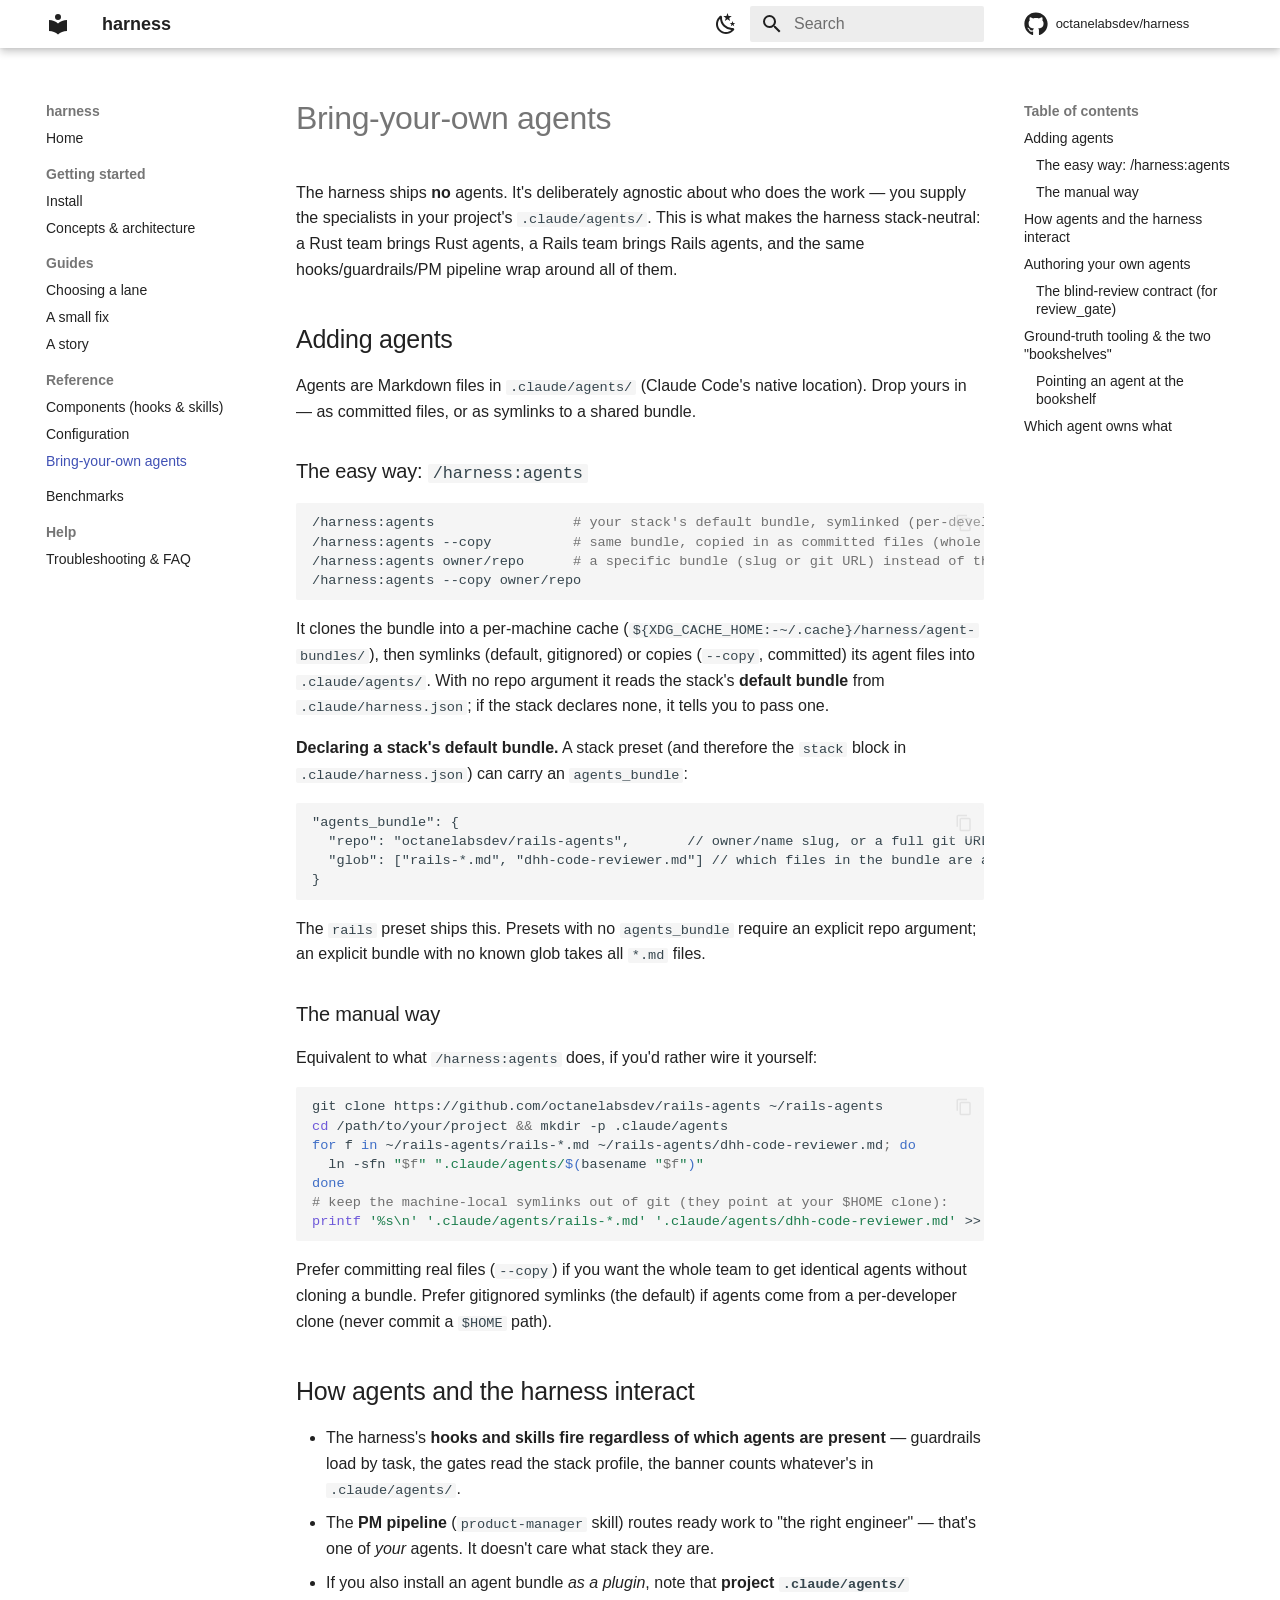
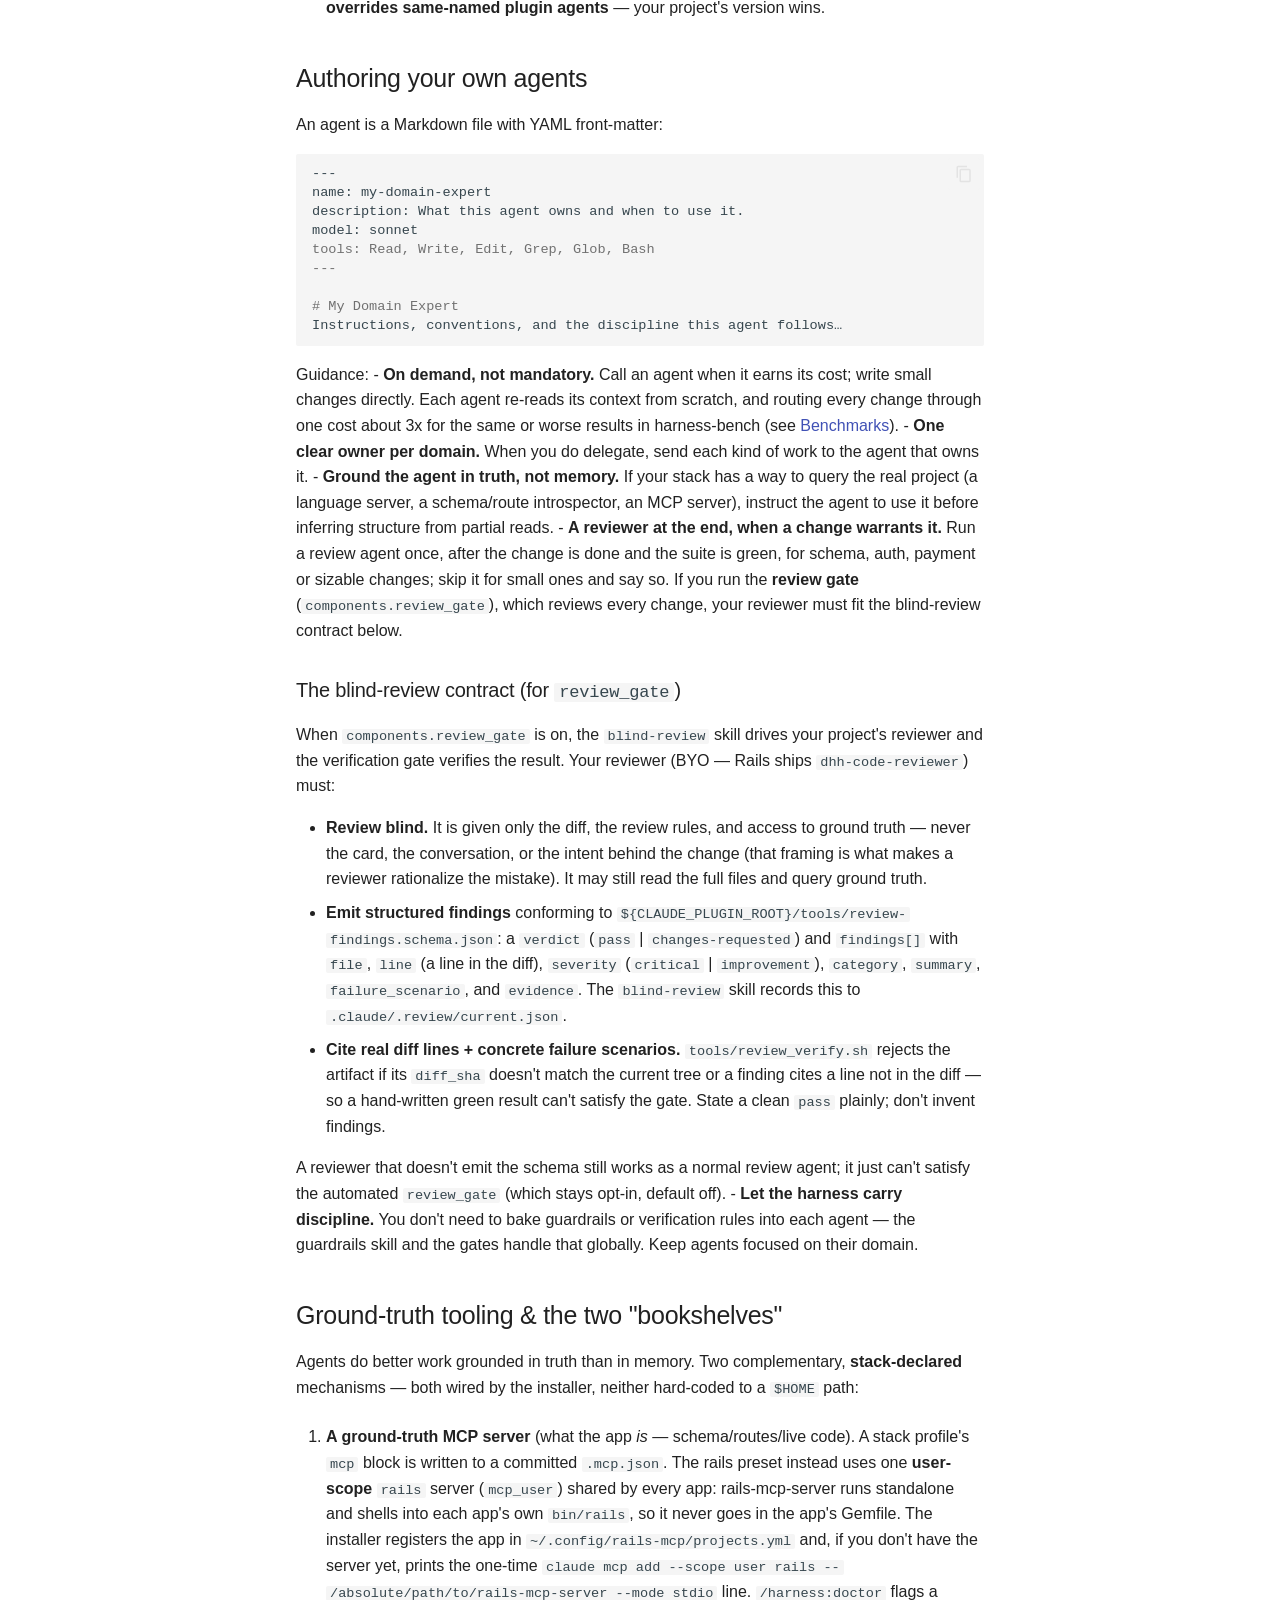
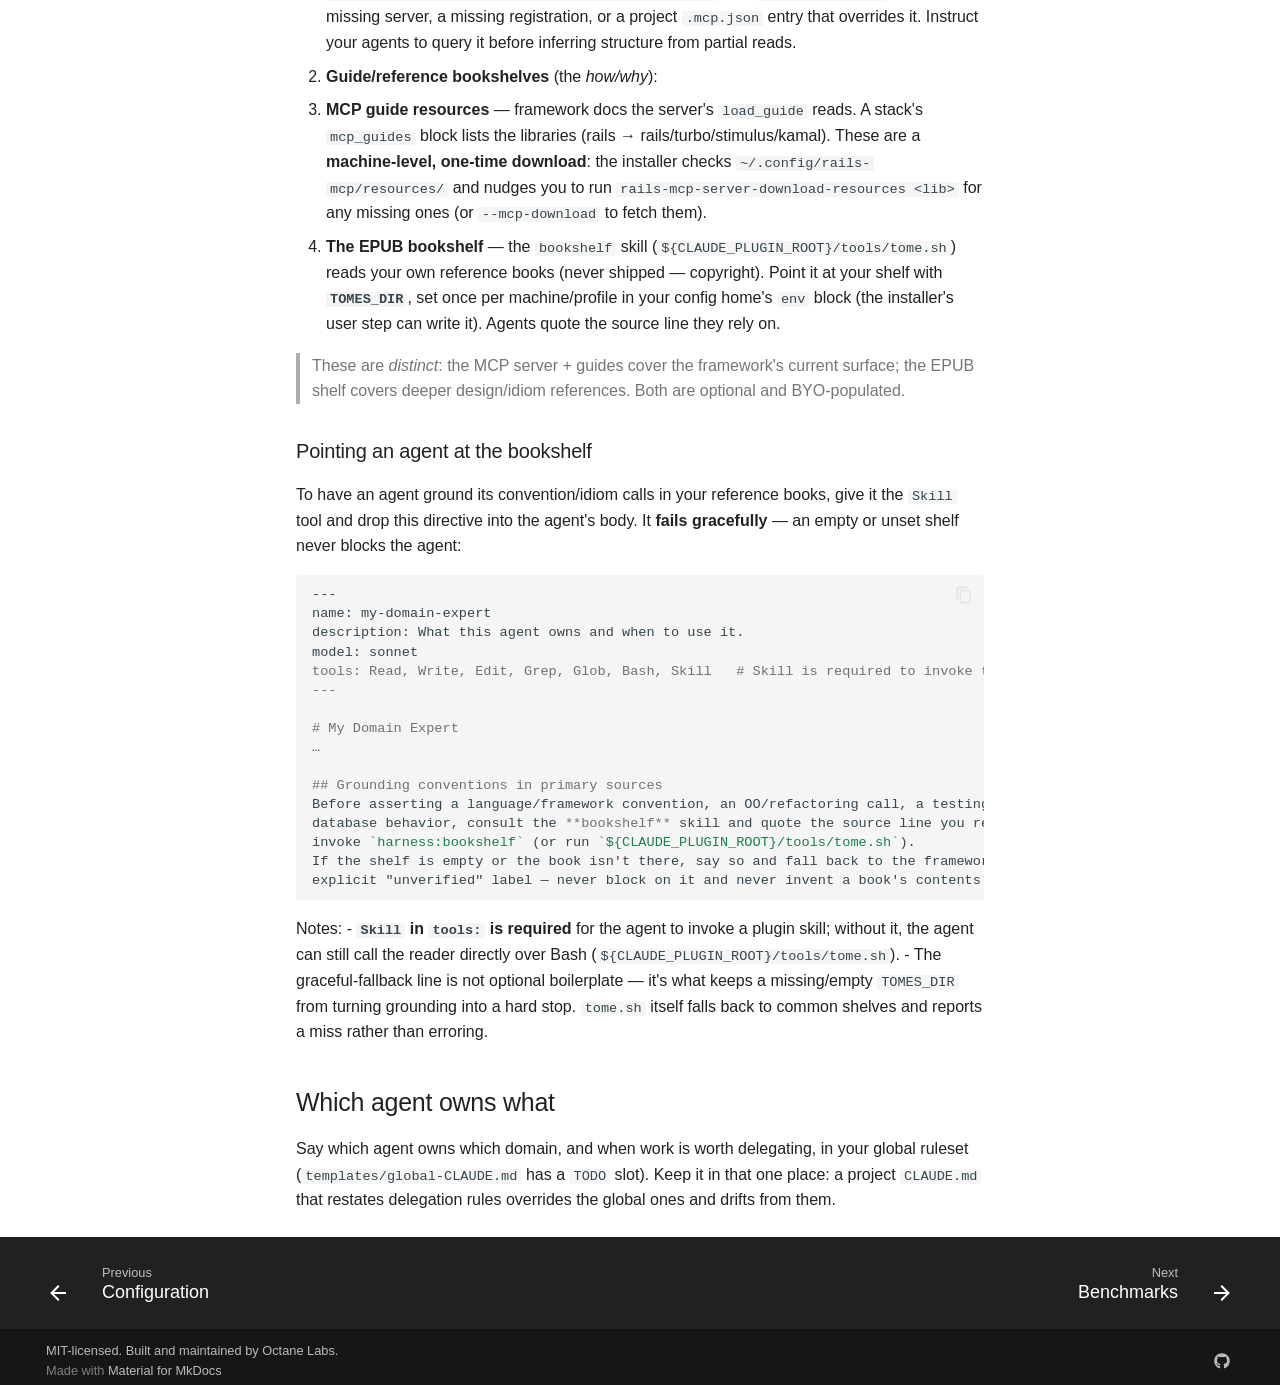
==== commit 0efa705f: "Deploy docs 4b6f713 for v0.2.17" ====
--- a/agents/index.html
+++ b/agents/index.html
@@ -827,10 +827,10 @@
 </li>
       
         <li class="md-nav__item">
-  <a href="#the-delegation-map" class="md-nav__link">
-    <span class="md-ellipsis">
-      
-        The delegation map
+  <a href="#which-agent-owns-what" class="md-nav__link">
+    <span class="md-ellipsis">
+      
+        Which agent owns what
       
     </span>
   </a>
@@ -1100,10 +1100,10 @@
 </li>
       
         <li class="md-nav__item">
-  <a href="#the-delegation-map" class="md-nav__link">
-    <span class="md-ellipsis">
-      
-        The delegation map
+  <a href="#which-agent-owns-what" class="md-nav__link">
+    <span class="md-ellipsis">
+      
+        Which agent owns what
       
     </span>
   </a>
@@ -1192,12 +1192,17 @@
 <a id="__codelineno-3-9" name="__codelineno-3-9" href="#__codelineno-3-9"></a>Instructions, conventions, and the discipline this agent follows…
 </code></pre></div>
 Guidance:
-- <strong>One clear owner per domain.</strong> Route each kind of work to the agent that owns it.
+- <strong>On demand, not mandatory.</strong> Call an agent when it earns its cost; write small changes directly.
+  Each agent re-reads its context from scratch, and routing every change through one cost about 3x for
+  the same or worse results in harness-bench (see <a href="../benchmarks/#specialized-agents-opus">Benchmarks</a>).
+- <strong>One clear owner per domain.</strong> When you do delegate, send each kind of work to the agent that owns it.
 - <strong>Ground the agent in truth, not memory.</strong> If your stack has a way to query the real project
   (a language server, a schema/route introspector, an MCP server), instruct the agent to use it
   before inferring structure from partial reads.
-- <strong>A reviewer at the end.</strong> Keep a review agent as the final gate before you call work done. If you run
-  the <strong>review gate</strong> (<code>components.review_gate</code>), your reviewer must fit the blind-review contract below.</p>
+- <strong>A reviewer at the end, when a change warrants it.</strong> Run a review agent once, after the change is
+  done and the suite is green, for schema, auth, payment or sizable changes; skip it for small ones and
+  say so. If you run the <strong>review gate</strong> (<code>components.review_gate</code>), which reviews every change, your
+  reviewer must fit the blind-review contract below.</p>
 <h3 id="the-blind-review-contract-for-review_gate">The blind-review contract (for <code>review_gate</code>)<a class="headerlink" href="#the-blind-review-contract-for-review_gate" title="Permanent link">&para;</a></h3>
 <p>When <code>components.review_gate</code> is on, the <code>blind-review</code> skill drives your project's reviewer and the
 verification gate verifies the result. Your reviewer (BYO — Rails ships <code>dhh-code-reviewer</code>) must:</p>
@@ -1275,10 +1280,10 @@
 - The graceful-fallback line is not optional boilerplate — it's what keeps a missing/empty <code>TOMES_DIR</code>
   from turning grounding into a hard stop. <code>tome.sh</code> itself falls back to common shelves and reports a
   miss rather than erroring.</p>
-<h2 id="the-delegation-map">The delegation map<a class="headerlink" href="#the-delegation-map" title="Permanent link">&para;</a></h2>
-<p>Where you enforce "always delegate to an agent," put it in your global ruleset
-(<code>templates/global-CLAUDE.md</code> has a <code>TODO</code> slot for the delegation map). The harness provides the
-enforcement scaffolding; your ruleset + agents provide the routing.</p>
+<h2 id="which-agent-owns-what">Which agent owns what<a class="headerlink" href="#which-agent-owns-what" title="Permanent link">&para;</a></h2>
+<p>Say which agent owns which domain, and when work is worth delegating, in your global ruleset
+(<code>templates/global-CLAUDE.md</code> has a <code>TODO</code> slot). Keep it in that one place: a project <code>CLAUDE.md</code>
+that restates delegation rules overrides the global ones and drifts from them.</p>
 
 
 
